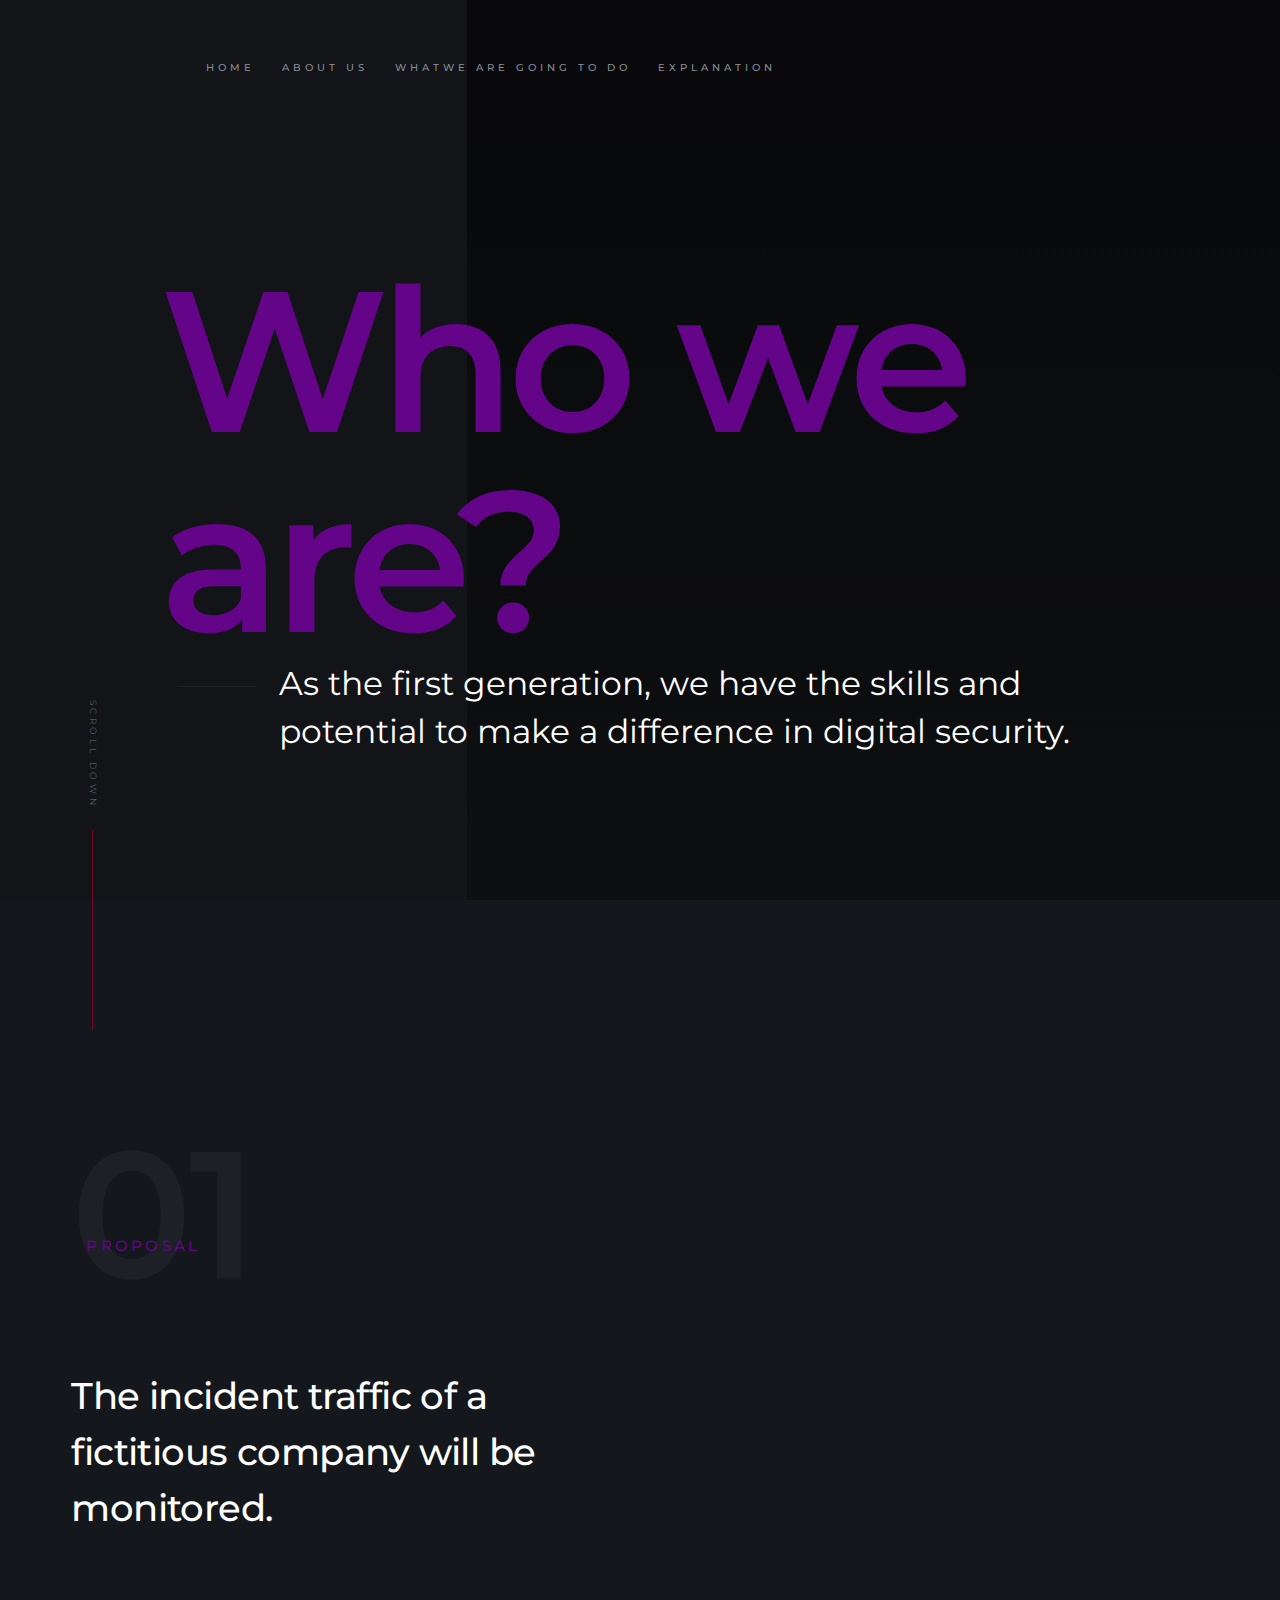
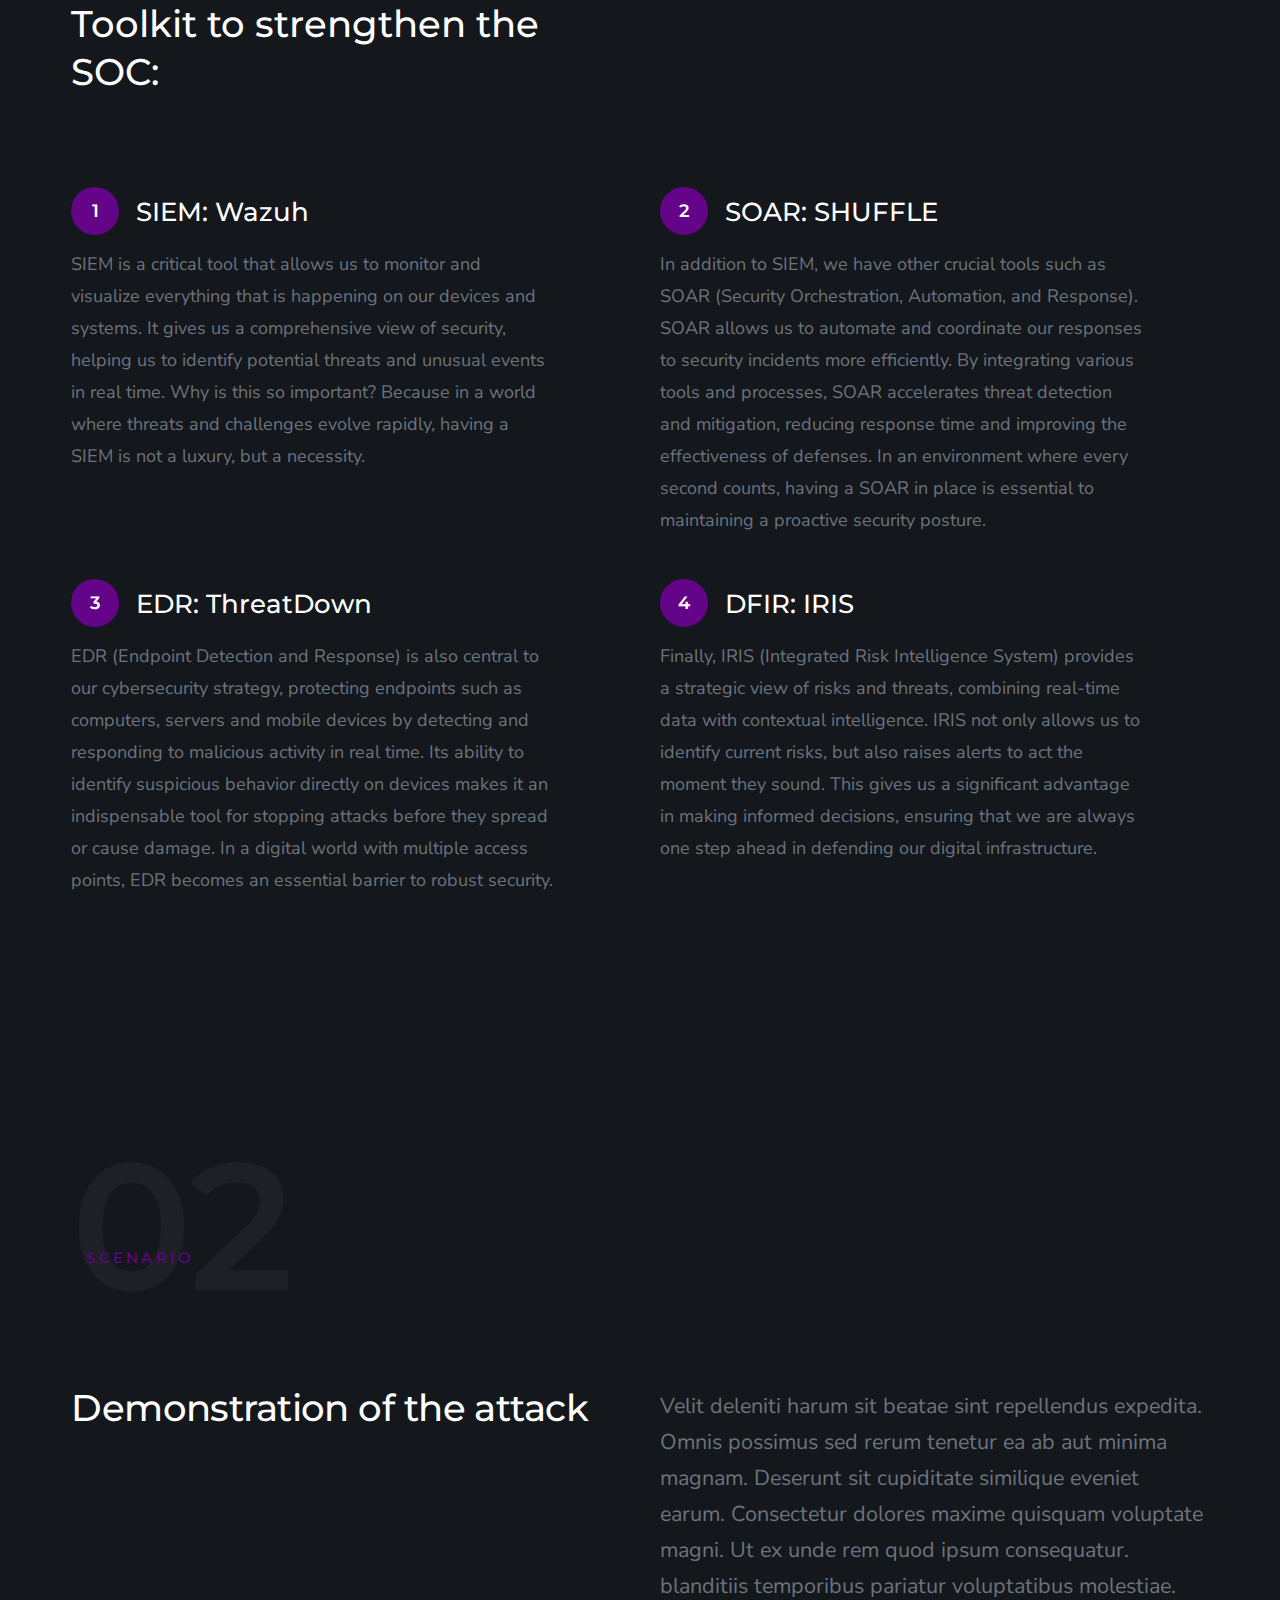
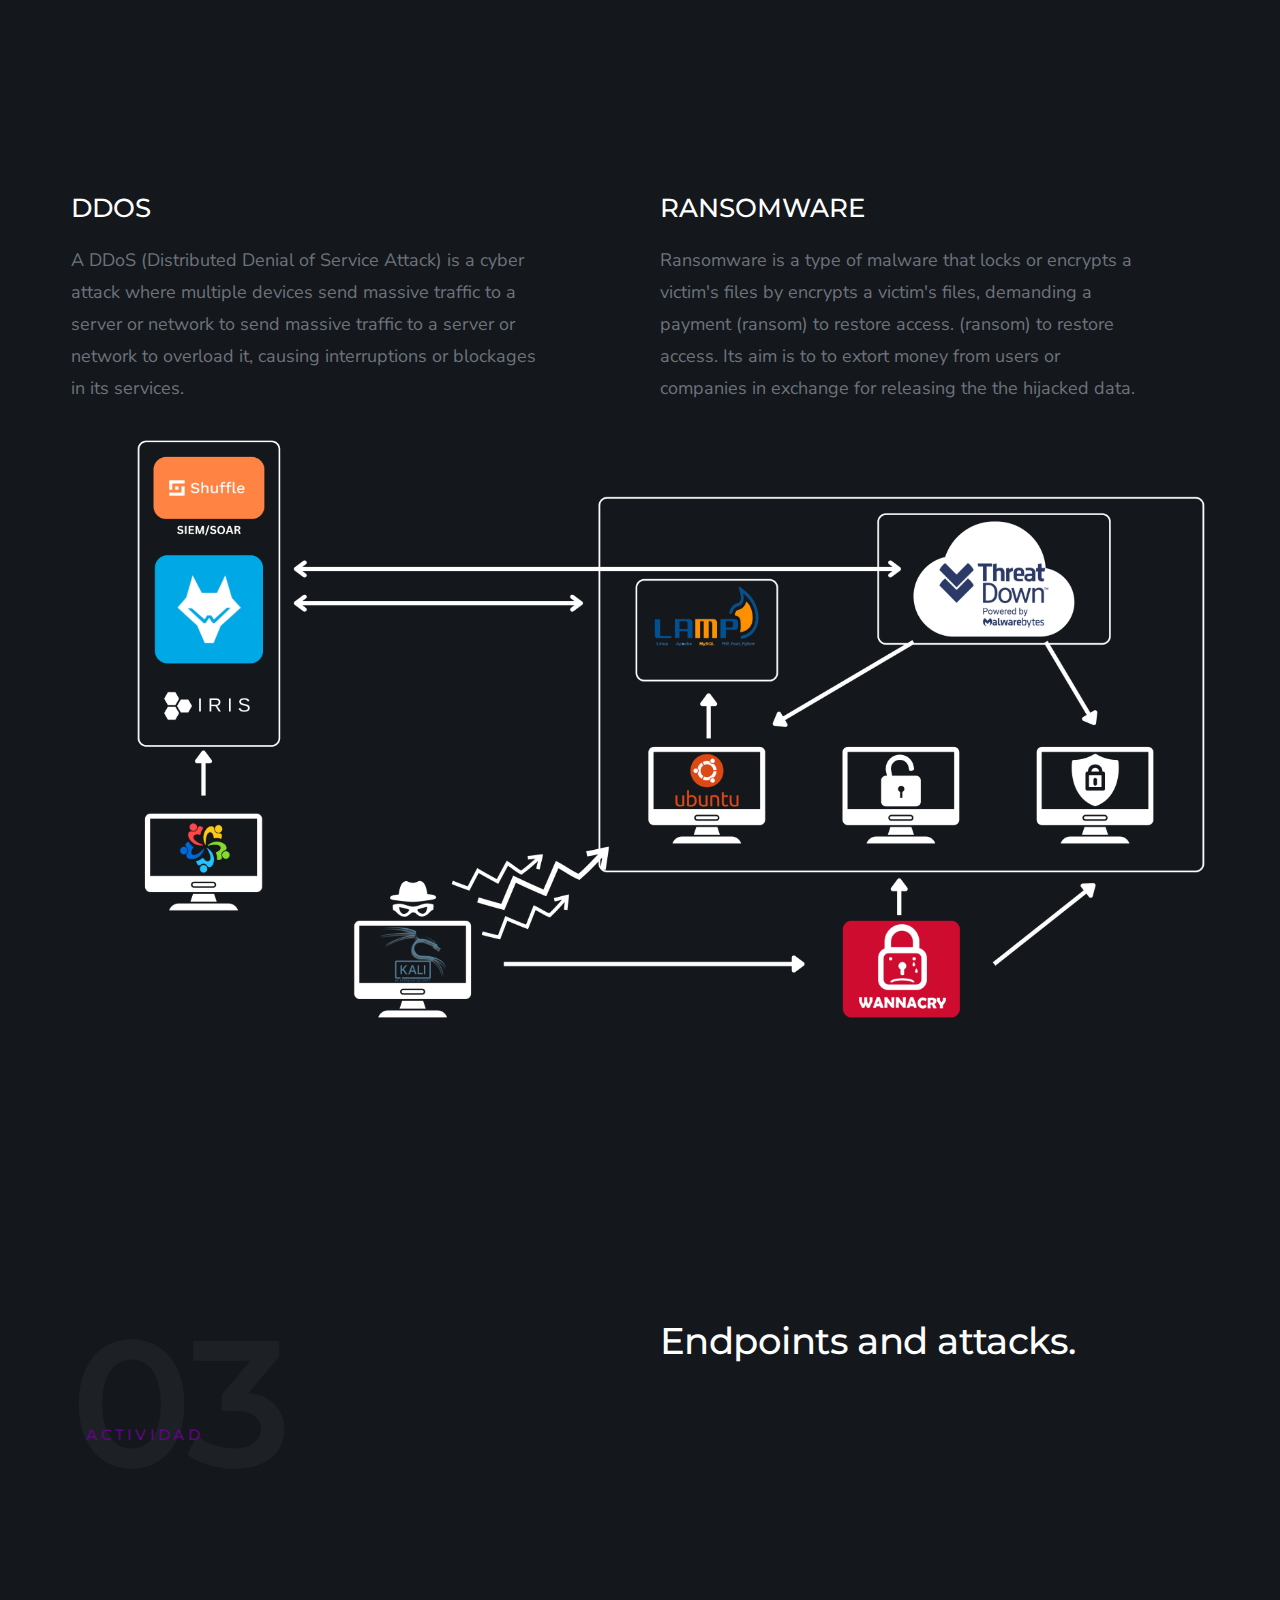
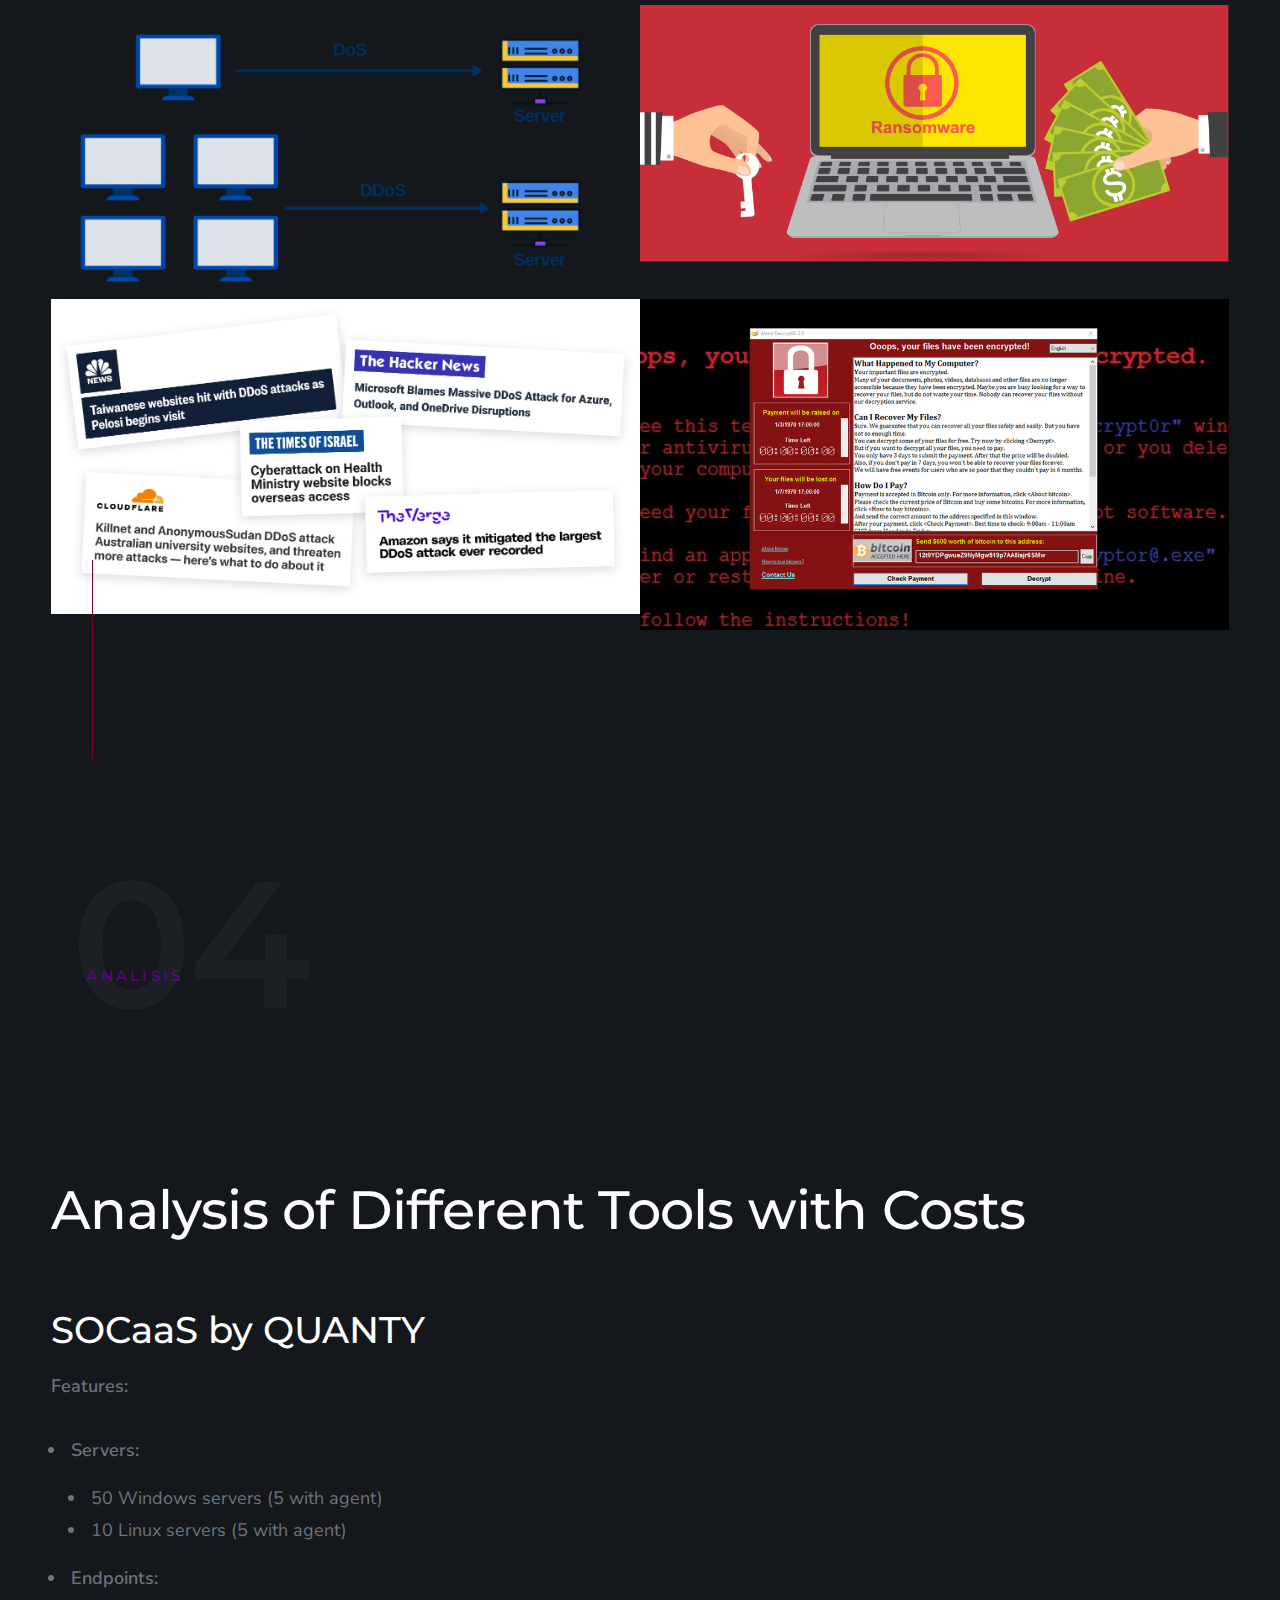
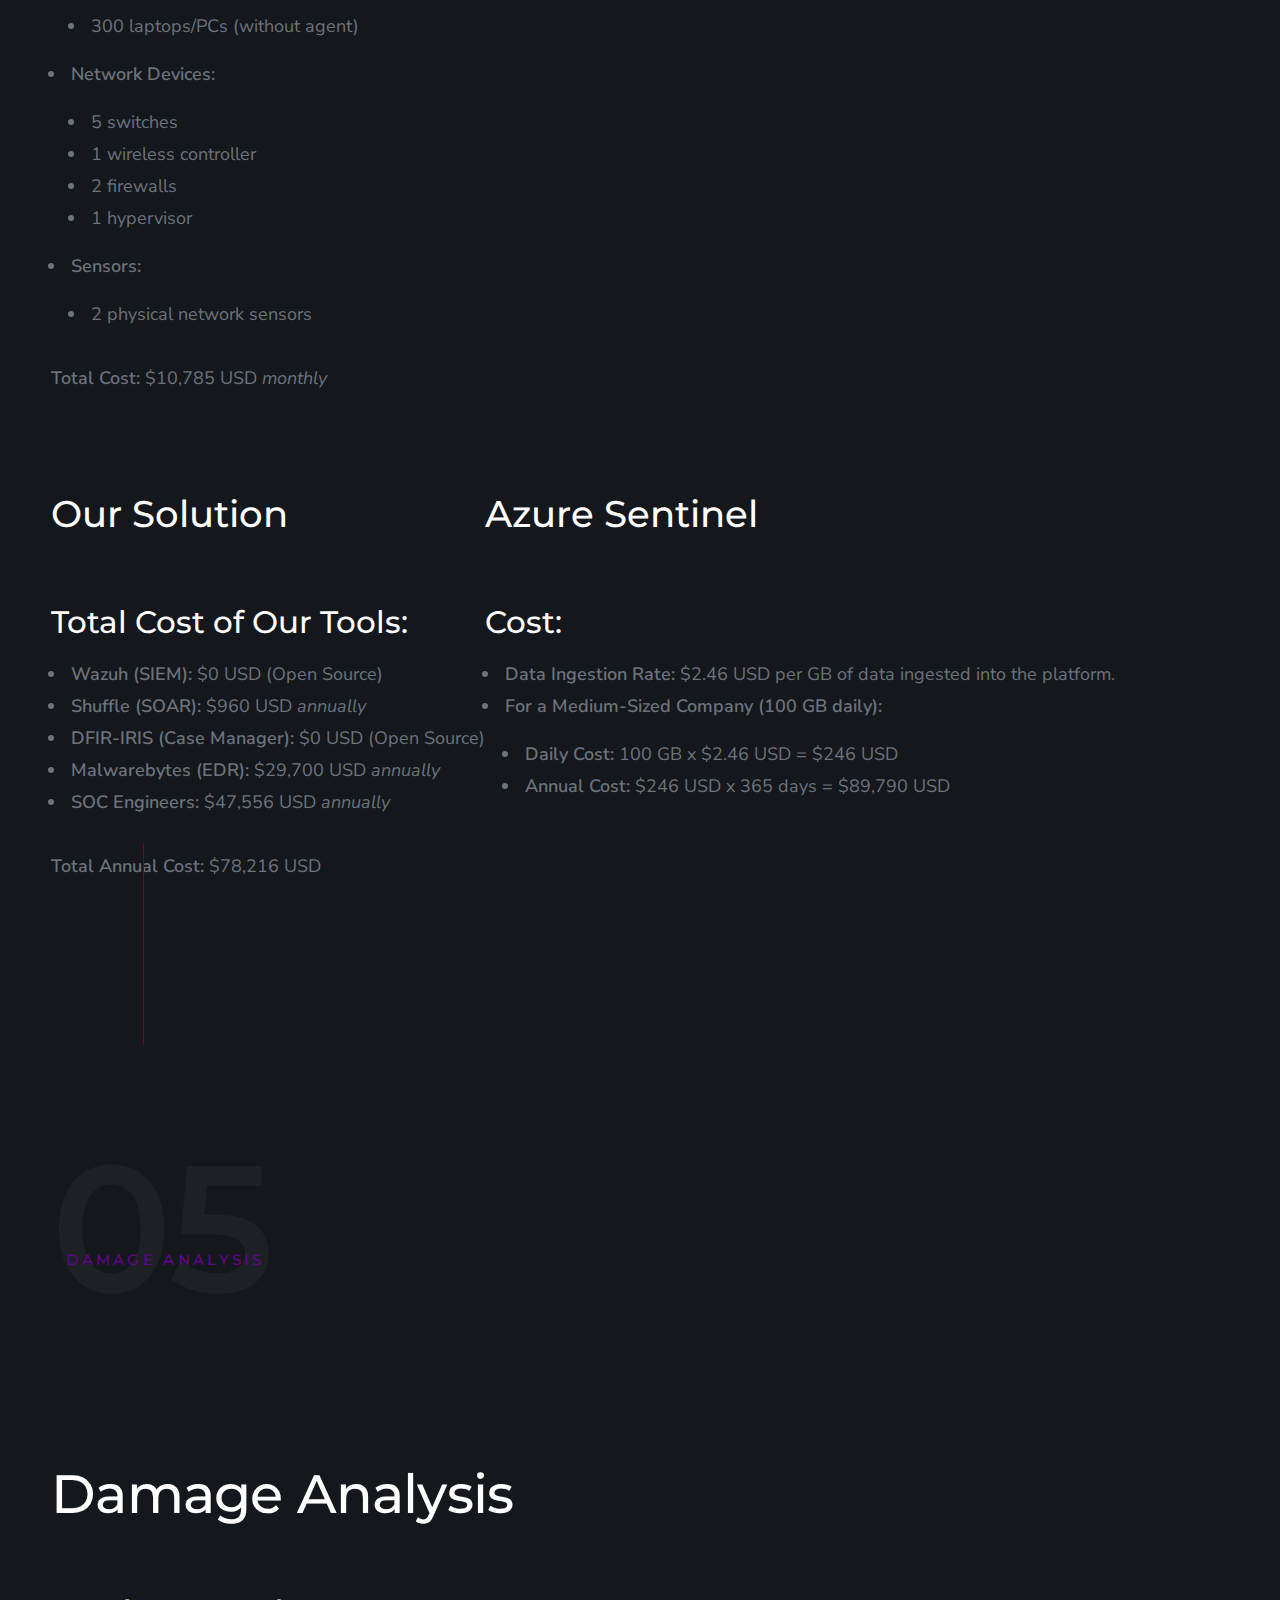
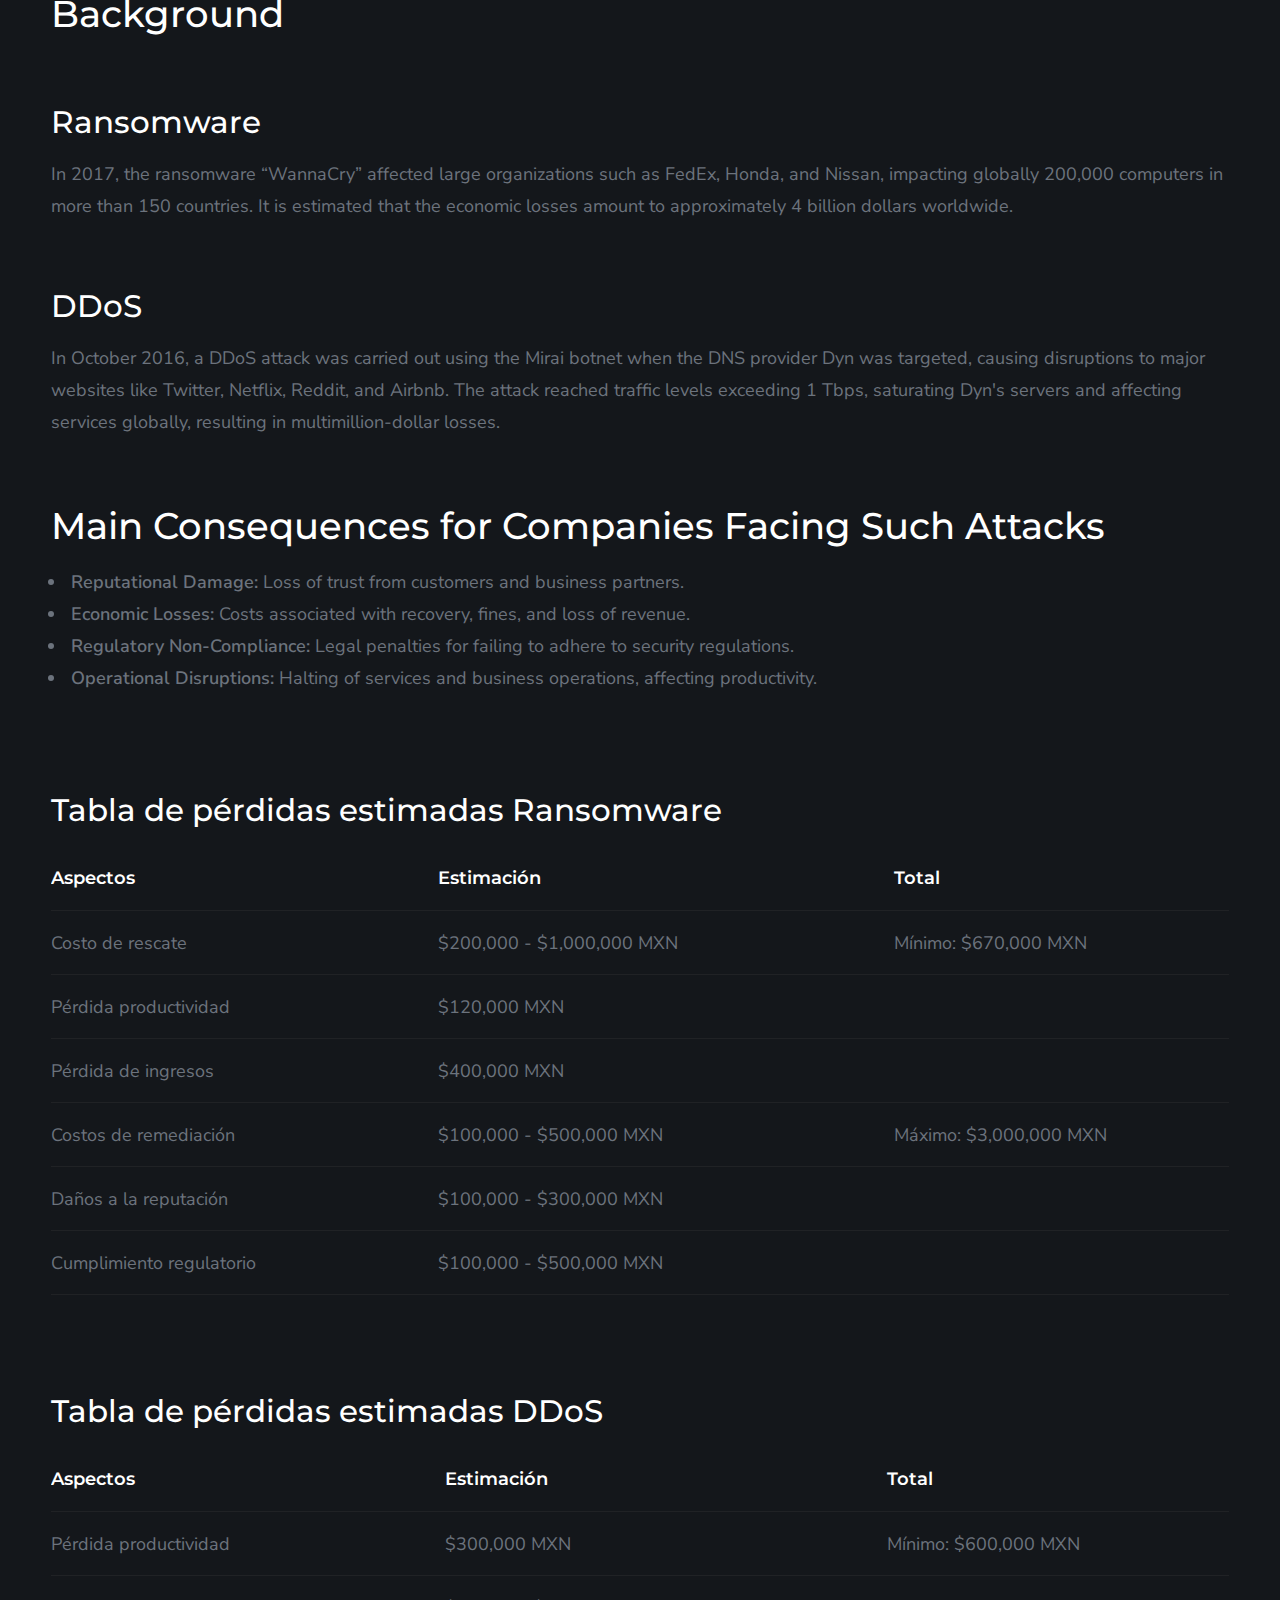
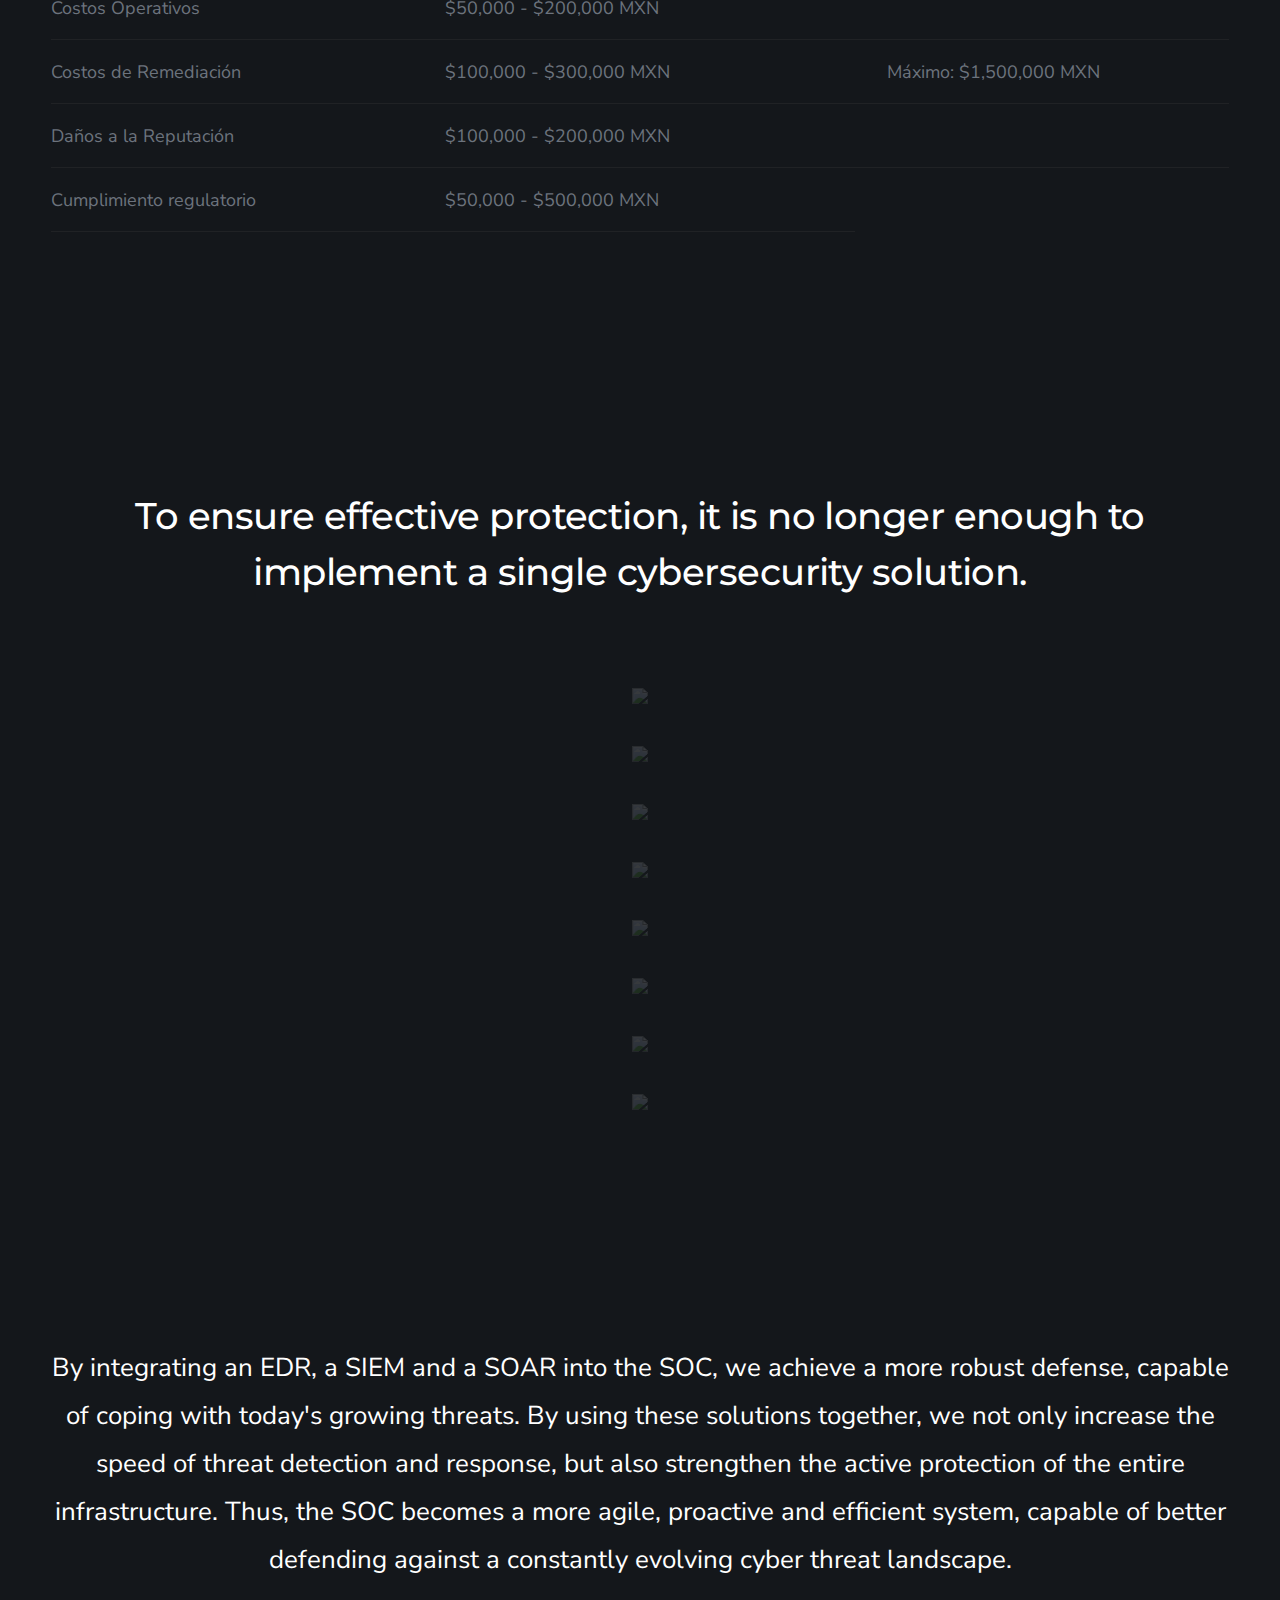
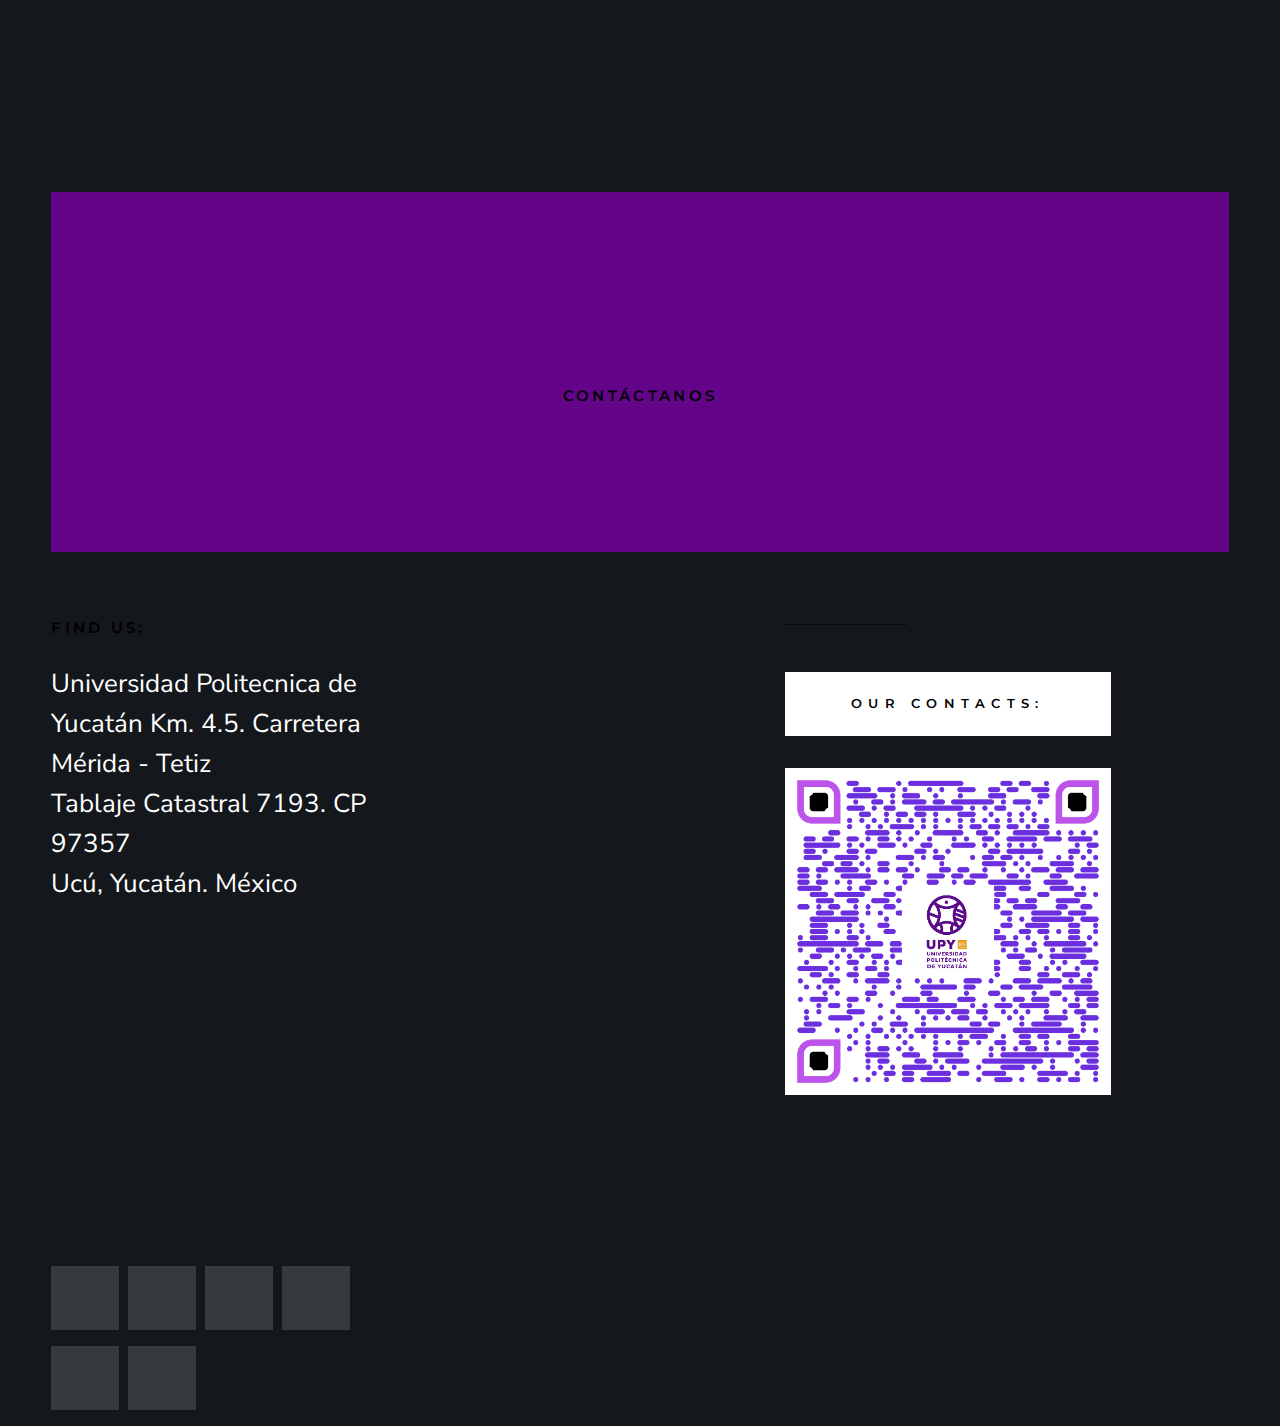
==== index.html @ abf88599 "Refactor content in index.html to update headings, add information about SOC toolkit, and update mai" ====
<!DOCTYPE html>
<html class="no-js" lang="en">
<head>

    <!--- basic page needs
    ================================================== -->
    <meta charset="utf-8">
    <title>Exhibition</title>
    <meta name="description" content="">
    <meta name="author" content="">

    <!-- mobile specific metas
    ================================================== -->
    <meta name="viewport" content="width=device-width, initial-scale=1">

    <!-- CSS
    ================================================== -->
    <link rel="stylesheet" href="css/styles.css">
    <link rel="stylesheet" href="css/vendor.css">

    <!-- script
    ================================================== -->
    <script src="js/modernizr.js"></script>
    <script defer src="js/fontawesome/all.min.js"></script>

    <!-- favicons
    ================================================== -->
    <link rel="apple-touch-icon" sizes="180x180" href="images/logopagina.png">
    <link rel="icon" type="image/png" sizes="32x32" href="images/logopagina.png">
    <link rel="icon" type="image/png" sizes="16x16" href="images/logopagina.png">
    <link rel="manifest" href="site.webmanifest">

</head>

<body id="top">


    <!-- preloader
    ================================================== -->
    <div id="preloader">
        <div id="loader" class="dots-fade">
            <div></div>
            <div></div>
            <div></div>
        </div>
    </div>


    <!-- header
    ================================================== -->
    <header class="s-header">

        <div class="s-header__logo">
 <!-- 
            <a href="index.html">
                <img src="images/logo.png" alt="Homepage">
            </a>
 --> 

        </div>

        <div class="s-header__content">
    
            <nav class="s-header__nav-wrap">
                <ul class="s-header__nav">
                    <li><a class="smoothscroll" href="#hero" title="Intro">Home</a></li>
                    <li><a class="smoothscroll" href="#about" title="About">About Us</a></li>
                    <li><a class="smoothscroll" href="#services" title="Services">Whatwe are going to do</a></li>
                    <li><a class="smoothscroll" href="#portfolio" title="Works">Explanation</a></li>
                </ul>
            </nav> <!-- end s-header__nav-wrap -->
 <!-- 
            <a href="mailto:#0" class="btn btn--primary btn--small">
                <svg xmlns="http://www.w3.org/2000/svg" width="24" height="24" viewBox="0 0 24 24"><path d="M24 0l-6 22-8.129-7.239 7.802-8.234-10.458 7.227-7.215-1.754 24-12zm-15 16.668v7.332l3.258-4.431-3.258-2.901z"/></svg>
                Get In Touch
            </a>
--> 
        </div> <!-- end header-content -->

        <a class="s-header__menu-toggle" href="#0"><span>Menu</span></a>

    </header> <!-- end s-header -->


    <!-- hero
    ================================================== -->
    <section id="hero" class="s-hero target-section">

        <div class="s-hero__bg">
            <div class="gradient-overlay"></div>
        </div>

        <div class="row s-hero__content">
            <div class="column">

                <h1>Who we are?</h1>
                <div class="s-hero__content-about">

                    <p>
                    As the first generation, we have the skills and potential to make a difference in digital security.  <br>
                     <br>
                    
                    </p>
    
 <!--               <footer>
                        <div class="s-hero__content-social">
                            <a href="#0"><i class="fab fa-facebook-f" aria-hidden="true"></i></a>
                            <a href="#0"><i class="fab fa-twitter" aria-hidden="true"></i></a>
                            <a href="#0"><i class="fab fa-instagram" aria-hidden="true"></i></a>
                            <a href="#0"><i class="fab fa-dribbble" aria-hidden="true"></i></a>
                        </div>
                    </footer>
-->    

                </div>

            </div>
        </div>

 <!--               <footer>
        <div class="s-hero__video">
            <a class="s-hero__video-link" href="https://player.vimeo.com/video/117310401?color=01aef0&amp;title=0&amp;byline=0&amp;portrait=0" data-lity="">
                <svg xmlns="http://www.w3.org/2000/svg" width="24" height="24" viewBox="0 0 24 24"><path d="M21 12l-18 12v-24z"/></svg>
                <span class="s-hero__video-text">Play Video</span>
            </a>
        </div>
-->   

        <div class="s-hero__scroll">
            <a href="#about" class="s-hero__scroll-link smoothscroll">
                Scroll Down
            </a>
        </div>

    </section> <!-- end s-hero -->


    <!-- about
    ================================================== -->
    <section id="about" class="s-about">

        <div class="horizontal-line"></div>

        <div class="row">
            <div class="column large-12">

                <div class="section-title" data-num="01" data-aos="fade-up">
                    <h3 class="h6">Proposal</h3>
                </div>

            </div>

            <div class="column large-6 w-900-stack s-about__intro-text">
                <h1 class="display-1" data-aos="fade-up">
                    The incident traffic of a fictitious company will be monitored.
                </h1>
                <h2>
                    Toolkit to strengthen the SOC:
                </h2>
            </div>

            <div class="column large-6 w-900-stack s-about__photo-block">
                <div class="s-about__photo" data-aos="fade-up"></div>
            </div>
        </div>

        <div class="row block-large-1-2 block-tab-full s-about__process item-list">
            <div class="column item item-process" data-aos="fade-up">
                <h3 class="item-title">SIEM: Wazuh</h3>
                <p>
                     
                SIEM is a critical tool that allows us to monitor and visualize everything that is happening on our devices and systems. It gives us a comprehensive view of security, helping us to identify potential threats and unusual events in real time. Why is this so important? Because in a world where threats and challenges evolve rapidly, having a SIEM is not a luxury, but a necessity.

                </p>
            </div>
            <div class="column item item-process" data-aos="fade-up">
                <h3 class="item-title">SOAR: SHUFFLE</h3>
                <p>
                     
                    In addition to SIEM, we have other crucial tools such as SOAR (Security Orchestration, Automation, and Response).<br>
                    SOAR allows us to automate and coordinate our responses to security incidents more efficiently. By integrating various tools and processes, SOAR accelerates threat detection and mitigation, reducing response time and improving the effectiveness of defenses. In an environment where every second counts, having a SOAR in place is essential to maintaining a proactive security posture.

                </p>
            </div>
            <div class="column item item-process" data-aos="fade-up">
                <h3 class="item-title">EDR: ThreatDown</h3>
                <p>
                     
                    EDR (Endpoint Detection and Response) is also central to our cybersecurity strategy, protecting endpoints such as computers, servers and mobile devices by detecting and responding to malicious activity in real time. Its ability to identify suspicious behavior directly on devices makes it an indispensable tool for stopping attacks before they spread or cause damage. In a digital world with multiple access points, EDR becomes an essential barrier to robust security.

                </p>
            </div>
            <div class="column item item-process" data-aos="fade-up">
                <h3 class="item-title">DFIR: IRIS</h3>
                <p>
                     
                    Finally, IRIS (Integrated Risk Intelligence System) provides a strategic view of risks and threats, combining real-time data with contextual intelligence. IRIS not only allows us to identify current risks, but also raises alerts to act the moment they sound. This gives us a significant advantage in making informed decisions, ensuring that we are always one step ahead in defending our digital infrastructure.

                </p>
            </div>
        </div>

    </section> <!-- end s-about -->


    <!-- services
    ================================================== -->
    <section id="services" class="s-services">

        <div class="row">
            <div class="column large-12">
                <div class="section-title" data-num="02" data-aos="fade-up">
                    <h3 class="h6">Scenario</h3>
                </div>
            </div>
            <div class="column large-6 w-900-stack">
                <h1 class="display-1" data-aos="fade-up">
                    Demonstration of the attack
                </h1>
            </div>
            <div class="column large-6 w-900-stack">
                <p class="lead" data-aos="fade-up">
                Velit deleniti harum sit beatae sint repellendus expedita. Omnis possimus 
                sed rerum tenetur ea ab aut minima magnam. Deserunt sit cupiditate 
                similique eveniet earum. Consectetur dolores maxime quisquam voluptate magni.
                Ut ex unde rem quod ipsum consequatur. blanditiis temporibus pariatur voluptatibus molestiae.
                </p>
            </div>
        </div>

        <div class="row block-large-1-2 block-tab-full s-services__services item-list">
            <div class="column item item-service" data-aos="fade-up">
                <span class="service-icon service-icon--product-design"></span>
                <h3 class="item-title">DDOS</h3>
                <p>
                     
A DDoS (Distributed Denial of Service Attack) 
is a cyber attack where multiple devices send massive traffic to a server or network to 
send massive traffic to a server or network to overload it, 
causing interruptions or blockages in its services.

                </p>
            </div>
            <div class="column item item-service" data-aos="fade-up">
                <span class="service-icon service-icon--branding"></span>
                <h3 class="item-title">RANSOMWARE</h3>
                <p>
                     
Ransomware is a type of malware that locks or encrypts a victim's files by 
encrypts a victim's files, demanding a payment (ransom) to restore access. 
(ransom) to restore access. Its aim is to 
to extort money from users or companies in exchange for releasing the 
the hijacked data.

                </p>
            </div>
            
            <img src="images/topologia.png" alt="Descripción de la imagen" style="display: block; margin: auto;">


        </div>

    </section> <!-- end s-services S-->

    <section id="portfolio" class="s-portfolio">

        <div class="row s-porfolio__top">
            <div class="column large-6 w-900-stack">
                <div class="section-title" data-num="03" data-aos="fade-up">
                    <h3 class="h6">Actividad</h3>
                </div>
            </div>
            <div class="column large-6 w-900-stack">
                <h1 class="display-1" data-aos="fade-up">
                    Endpoints and attacks.
                </h1>
            </div>
        </div> <!-- end s-portfolio__top-->

        <div class="row s-portfolio__list block-large-1-2 block-tab-full collapse">

            <div class="column" data-aos="fade-up">
                <div class="folio-item">
                    <!-- Miniatura de la Imagen -->
                    <div class="folio-item__thumb">
                        <a class="folio-item__thumb-link" href="images/dosddos.jpg" title="The Red Wheel" data-size="1050x700">
                            <img src="images/dosddos.jpg" alt="Descripción de la Imagen">
                        </a>
                    </div>
                    
                    <!-- Información de la Imagen -->
                    <div class="folio-item__info">
                        <div class="folio-item__cat">DOS/DDOS</div>
                        <h4 class="folio-item__title">Distributed Denial-of-Service (DDoS) Attack</h4>
                    </div>
                     
                    <!-- Descripción de la Imagen -->
                    <div class="folio-item__caption">
                    </div>
                </div>
            </div> <!-- end column -->


            <div class="column" data-aos="fade-up">
                <div class="folio-item">
                    <!-- Miniatura de la Imagen -->
                    <div class="folio-item__thumb">
                        <a class="folio-item__thumb-link" href="images/ransomware.png" title="Ransomware" data-size="1050x700">
                            <img src="images/ransomware.png" alt="Descripción de la Imagen">
                        </a>
                    </div>
                    
                    <!-- Información de la Imagen -->
                    <div class="folio-item__info">
                        <div class="folio-item__cat">Ransomware</div>
                        <h4 class="folio-item__title">A type of malware that prevents or limits users from accessing their system</h4>
                    </div>
                     
                    <!-- Descripción de la Imagen -->
                    <div class="folio-item__caption">
                    </div>
                </div>
            </div> <!-- end column -->

            <div class="column" data-aos="fade-up">
                <div class="folio-item">
                    <!-- Miniatura de la Imagen -->
                    <div class="folio-item__thumb">
                        <a class="folio-item__thumb-link" href="images/ddosnews.jpg" title="The Red Wheel" data-size="1050x700">
                            <img src="images/ddosnews.jpg" alt="Descripción de la Imagen">
                        </a>
                    </div>
                    
                    <!-- Información de la Imagen -->
                    <div class="folio-item__info">
                        <div class="folio-item__cat">DOS/DDOS</div>
                        <h4 class="folio-item__title">Distributed Denial-of-Service Actual News</h4>
                    </div>
                     
                    <!-- Descripción de la Imagen -->
                    <div class="folio-item__caption">
                    </div>
                </div>
            </div> <!-- end column -->

            <div class="column" data-aos="fade-up">
                <div class="folio-item">
                    <!-- Miniatura de la Imagen -->
                    <div class="folio-item__thumb">
                        <a class="folio-item__thumb-link" href="images/wannacry.jpg" title="The Red Wheel" data-size="1050x700">
                            <img src="images/wannacry.jpg" alt="Descripción de la Imagen">
                        </a>
                    </div>
                    
                    <!-- Información de la Imagen -->
                    <div class="folio-item__info">
                        <div class="folio-item__cat">RANSOMARE</div>
                        <h4 class="folio-item__title">WannaCry is a ransomware cryptoworm, which targets computers running the Microsoft Windows operating system by encrypting (locking) data</h4>
                    </div>
                     
                    <!-- Descripción de la Imagen -->
                    <div class="folio-item__caption">
                    </div>
                </div>
            </div> <!-- end column -->





        </div> <!-- folio-list -->

    </section> <!-- end s-portfolio -->

    <section id="about" class="s-about">

        <div class="horizontal-line"></div>

        <div class="row">
            <div class="column large-12">

                <div class="section-title" data-num="04" data-aos="fade-up">
                    <h3 class="h6">Analisis</h3>
                </div>

            </div>

            <div class="row">
                <div class="column large-12 intro">
                    <h1>Analysis of Different Tools with Costs</h1>
            
                    <h2>SOCaaS by QUANTY</h2>
                    <p><strong>Features:</strong></p>
                    <ul>
                        <li><strong>Servers:</strong>
                            <ul>
                                <li>50 Windows servers (5 with agent)</li>
                                <li>10 Linux servers (5 with agent)</li>
                            </ul>
                        </li>
                        <li><strong>Endpoints:</strong>
                            <ul>
                                <li>300 laptops/PCs (without agent)</li>
                            </ul>
                        </li>
                        <li><strong>Network Devices:</strong>
                            <ul>
                                <li>5 switches</li>
                                <li>1 wireless controller</li>
                                <li>2 firewalls</li>
                                <li>1 hypervisor</li>
                            </ul>
                        </li>
                        <li><strong>Sensors:</strong>
                            <ul>
                                <li>2 physical network sensors</li>
                            </ul>
                        </li>
                    </ul>
                    <p><strong>Total Cost:</strong> $10,785 USD <em>monthly</em></p>
                </div>
            </div>
            
            <hr>
            
            <div class="row">
                <div class="column large-12 intro">
                    <h2>Our Solution</h2>
                    <h3>Total Cost of Our Tools:</h3>
                    <ul>
                        <li><strong>Wazuh (SIEM):</strong> $0 USD (Open Source)</li>
                        <li><strong>Shuffle (SOAR):</strong> $960 USD <em>annually</em></li>
                        <li><strong>DFIR-IRIS (Case Manager):</strong> $0 USD (Open Source)</li>
                        <li><strong>Malwarebytes (EDR):</strong> $29,700 USD <em>annually</em></li>
                        <li><strong>SOC Engineers:</strong> $47,556 USD <em>annually</em></li>
                    </ul>
                    <p><strong>Total Annual Cost:</strong> $78,216 USD</p>
                </div>
            </div>
            
            <hr>
            
            <div class="row">
                <div class="column large-12 intro">
                    <h2>Azure Sentinel</h2>
                    <h3>Cost:</h3>
                    <ul>
                        <li><strong>Data Ingestion Rate:</strong> $2.46 USD per GB of data ingested into the platform.</li>
                        <li><strong>For a Medium-Sized Company (100 GB daily):</strong>
                            <ul>
                                <li><strong>Daily Cost:</strong> 100 GB x $2.46 USD = $246 USD</li>
                                <li><strong>Annual Cost:</strong> $246 USD x 365 days = $89,790 USD</li>
                            </ul>
                        </li>
                    </ul>
                </div>
            </div>
            


    <section id="about" class="s-about">

        <div class="horizontal-line"></div>
    
        <div class="row">
            <div class="column large-12">
    
                <div class="section-title" data-num="05" data-aos="fade-up">
                    <h3 class="h6">Damage Analysis</h3>
                </div>
    
            </div>
        </div> <!-- end row -->
    
        <div class="row">
            <div class="column large-12 intro">
                
                <h1>Damage Analysis</h1>
                
                <h2>Background</h2>
                
                <h3>Ransomware</h3>
                <p>
                    In 2017, the ransomware “WannaCry” affected large organizations such as FedEx, Honda, and Nissan, impacting globally 200,000 computers in more than 150 countries. It is estimated that the economic losses amount to approximately 4 billion dollars worldwide.
                </p>
                
                <h3>DDoS</h3>
                <p>
                    In October 2016, a DDoS attack was carried out using the Mirai botnet when the DNS provider Dyn was targeted, causing disruptions to major websites like Twitter, Netflix, Reddit, and Airbnb. The attack reached traffic levels exceeding 1 Tbps, saturating Dyn's servers and affecting services globally, resulting in multimillion-dollar losses.
                </p>
                
                <h2>Main Consequences for Companies Facing Such Attacks</h2>
                <ul>
                    <li><strong>Reputational Damage:</strong> Loss of trust from customers and business partners.</li>
                    <li><strong>Economic Losses:</strong> Costs associated with recovery, fines, and loss of revenue.</li>
                    <li><strong>Regulatory Non-Compliance:</strong> Legal penalties for failing to adhere to security regulations.</li>
                    <li><strong>Operational Disruptions:</strong> Halting of services and business operations, affecting productivity.</li>
                </ul>
            
            </div>
        </div> <!-- end row -->
    
        <div class="row h-add-bottom">

            <div class="column large-12">
        
                <h3>Tabla de pérdidas estimadas Ransomware</h3>
                <div class="table-responsive">
                    <table>
                        <thead>
                            <tr>
                                <th>Aspectos</th>
                                <th>Estimación</th>
                                <th>Total</th>
                            </tr>
                        </thead>
                        <tbody>
                            <tr>
                                <td>Costo de rescate</td>
                                <td>$200,000 - $1,000,000 MXN</td>
                                <td>Mínimo: $670,000 MXN</td>
                            </tr>
                            <tr>
                                <td>Pérdida productividad</td>
                                <td>$120,000 MXN</td>
                                <td></td>
                            </tr>
                            <tr>
                                <td>Pérdida de ingresos</td>
                                <td>$400,000 MXN</td>
                                <td></td>
                            </tr>
                            <tr>
                                <td>Costos de remediación</td>
                                <td>$100,000 - $500,000 MXN</td>
                                <td>Máximo: $3,000,000 MXN</td>
                            </tr>
                            <tr>
                                <td>Daños a la reputación</td>
                                <td>$100,000 - $300,000 MXN</td>
                                <td></td>
                            </tr>
                            <tr>
                                <td>Cumplimiento regulatorio</td>
                                <td>$100,000 - $500,000 MXN</td>
                                <td></td>
                            </tr>
                        </tbody>
                    </table>
                </div>
        
                <h3>Tabla de pérdidas estimadas DDoS</h3>
                <div class="table-responsive">
                    <table>
                        <thead>
                            <tr>
                                <th>Aspectos</th>
                                <th>Estimación</th>
                                <th>Total</th>
                            </tr>
                        </thead>
                        <tbody>
                            <tr>
                                <td>Pérdida productividad</td>
                                <td>$300,000 MXN</td>
                                <td>Mínimo: $600,000 MXN</td>
                            </tr>
                            <tr>
                                <td>Costos Operativos</td>
                                <td>$50,000 - $200,000 MXN</td>
                                <td></td>
                            </tr>
                            <tr>
                                <td>Costos de Remediación</td>
                                <td>$100,000 - $300,000 MXN</td>
                                <td>Máximo: $1,500,000 MXN</td>
                            </tr>
                            <tr>
                                <td>Daños a la Reputación</td>
                                <td>$100,000 - $200,000 MXN</td>
                                <td></td>
                            </tr>
                            <tr>
                                <td>Cumplimiento regulatorio</td>
                                <td>$50,000 - $500,000 MXN</td>
                                
                            </tr>
                        </tbody>
                    </table>
                </div>
        
            </div>
        
        </div> <!-- end row -->
        




    <!-- clients
    ================================================== -->
    <div id="clients" class="section s-clients">

        <div class="row narrower s-clients__top h-text-center">
            <div class="column">
                <h1 class="display-1" data-aos="fade-up">
                    To ensure effective protection, it is no longer enough to implement a single cybersecurity solution.
                </h1>
            </div>
        </div> <!-- s-clients__top -->

        <div class="row clients-outer">
            <div class="column">
                <div class="clients" data-aos="fade-up">
                    
                    <a href="#0" title="" class="clients__slide"><img src="images/icons/clients/dropbox.svg" /></a>
                    <a href="#0" title="" class="clients__slide"><img src="images/icons/clients/atom.svg" /></a>
                    <a href="#0" title="" class="clients__slide"><img src="images/icons/clients/github.svg" /></a>
                    <a href="#0" title="" class="clients__slide"><img src="images/icons/clients/redhat.svg" /></a>
                    <a href="#0" title="" class="clients__slide"><img src="images/icons/clients/medium.svg" /></a>
                    <a href="#0" title="" class="clients__slide"><img src="images/icons/clients/messenger.svg" /></a>
                    <a href="#0" title="" class="clients__slide"><img src="images/icons/clients/steam.svg" /></a>
                    <a href="#0" title="" class="clients__slide"><img src="images/icons/clients/spotify.svg" /></a>
                     
                </div> <!-- end clients -->
            </div> <!-- end column -->
        </div> <!-- end clients-outer -->

        <div class="row testimonials collapse">

            <div class="column large-12">

                <div class="testimonial-slider" data-aos="fade-up">
    
                    <div class="testimonial-slider__slide">
                        <p>
                            By integrating an EDR, a SIEM and a 
                            SOAR into the SOC, we achieve a more robust defense, 
                            capable of coping with today's growing threats. By using 
                            these solutions together, we not only increase the speed of 
                            threat detection and response, but also strengthen the active protection 
                            of the entire infrastructure. Thus, the SOC becomes a more agile, proactive 
                            and efficient system, capable of better defending against a constantly evolving cyber threat landscape.
                        </p>
                        
                    </div> <!-- end testimonials__slide -->

                </div> <!-- end testimonial slider -->
                
            </div> <!-- end column -->

        </div> <!-- end row -->


    </div> <!-- end s-clients -->


    <!-- contact
    ================================================== -->
    <section class="s-contact">

        <div class="row narrower s-contact__top h-text-center">
            <div class="column">
                <h3 class="h6">Contáctanos</h3>
                <h1 class="display-1">
                
                </h1>
            </div>
        </div> <!-- s-footer__top -->

        <div class="row h-text-center">
            <div class="column">
                <p class="s-contact__email">
                    <a href="mailto:#0"></a>
                </p>
            </div>
        </div>

    </section>  <!-- end s-contact -->

</section>
    <!-- footer
    ================================================== -->
    <footer class="s-footer">
        <div class="row row-y-top">

            <div class="column large-8 medium-12">
                <div class="row">
                    <div class="column large-7 tab-12 s-footer__block">
                        <h4 class="h6">Find us:</h4>
    
                        <p>
                        Universidad Politecnica de Yucatán
                        Km. 4.5. Carretera Mérida - Tetiz <br>
                        Tablaje Catastral 7193. CP 97357 <br>
                        Ucú, Yucatán. México <br>
<!--                        <a href="tel:197-543-2345">+197 543 2345</a>
-->
                        </p>
                    </div>
        
                    <div class="column large-5 tab-12 s-footer__block">
                        <h4 class="h6"><div class=""></div></h4 class="h6">
<!--         
                        <ul class="s-footer__list">
                            <li><a href="#0">Facebook</a></li>
                            <li><a href="#0">Twitter</a></li>
                            <li><a href="#0">Instagram</a></li>
                            <li><a href="#0">Dribbble</a></li>
                        </ul>
-->
                    </div>
                </div>
            </div>

            <div class="column large-4 medium-12 s-footer__block--end">
                <a href="mailto:#0" class="btn h-full-width">Our Contacts:</a>

                <div class="ss-copyright">
                    <img src="images/QR.png" alt="QR">
                </div>
            </div>

            <div class="ss-go-top">
                <a class="smoothscroll" title="Back to Top" href="#top">
                    top
                </a>
            </div> <!-- end ss-go-top -->

        </div>
    </footer>
    

    <!-- photoswipe background
    ================================================== -->
    <div aria-hidden="true" class="pswp" role="dialog" tabindex="-1">

        <div class="pswp__bg"></div>
        <div class="pswp__scroll-wrap">

            <div class="pswp__container">
                <div class="pswp__item"></div>
                <div class="pswp__item"></div>
                <div class="pswp__item"></div>
            </div>

            <div class="pswp__ui pswp__ui--hidden">
                <div class="pswp__top-bar">
                    <div class="pswp__counter"></div><button class="pswp__button pswp__button--close" title="Close (Esc)"></button> <button class="pswp__button pswp__button--share" title=
                    "Share"></button> <button class="pswp__button pswp__button--fs" title="Toggle fullscreen"></button> <button class="pswp__button pswp__button--zoom" title=
                    "Zoom in/out"></button>
                    <div class="pswp__preloader">
                        <div class="pswp__preloader__icn">
                            <div class="pswp__preloader__cut">
                                <div class="pswp__preloader__donut"></div>
                            </div>
                        </div>
                    </div>
                </div>
                <div class="pswp__share-modal pswp__share-modal--hidden pswp__single-tap">
                    <div class="pswp__share-tooltip"></div>
                </div><button class="pswp__button pswp__button--arrow--left" title="Previous (arrow left)"></button> <button class="pswp__button pswp__button--arrow--right" title=
                "Next (arrow right)"></button>
                <div class="pswp__caption">
                    <div class="pswp__caption__center"></div>
                </div>
            </div>

        </div>

    </div> <!-- end photoSwipe background -->


    <!-- Java Script
    ================================================== -->
    <script src="js/jquery-3.2.1.min.js"></script>
    <script src="js/plugins.js"></script>
    <script src="js/main.js"></script>

</body>

</html>
---- css/styles.css ----
/* =================================================================== 
 * Flare Main Stylesheet
 * Template Ver. 1.0.0
 * 03-19-2020
 * ------------------------------------------------------------------
 *
 * TOC:
 * # settings and variables
 *      ## fonts
 *      ## colors
 *      ## vertical spacing and typescale
 *      ## grid variables
 * # normalize
 * # basic/base setup styles
 *      ## media
 *      ## typography resets
 *      ## links
 *      ## inputs
 * # Grid v3.0.0
 *      ## medium screen devices
 *      ## tablets
 *      ## mobile devices
 *      ## small mobile devices <= 400px
 * # block grids
 *      ## block grids - medium screen devices
 *      ## block grids - tablets
 *      ## block grids - mobile devices
 *      ## block grids - small mobile devices <= 400px
 * # MISC
 * # custom grid, block grid STACK breakpoints 
 * # base style overrides
 *      ## links
 * # typography & general theme styles
 *      ## lists
 *      ## responsive video container
 *      ## floated image
 *      ## tables
 *      ## spacing
 * # preloader
 * # forms 
 *      ## style placeholder text
 *      ## change autocomplete styles in Chrome
 * # buttons
 * # additional components
 *      ## additional typo styles
 *      ## skillbars
 *      ## alert box
 * # common and reusable styles
 *      ## item list 
 *      ## slick slider 
 * # site header
 *      ## header logo
 *      ## main navigation
 *      ## mobile menu toggle
 *      ## header contact button
 * # hero
 *      ## hero content
 *      ## hero video
 *      ## hero scroll
 *      ## animate intro content
 *      ## animations
 * # about
 *      ## about photo
 *      ## about process
 * # services
 * # portfolio
 *      ## portfolio list
 * # clients
 *      ## clients slider
 *      ## testimonials
 * # contact
 * # footer
 *      ## footer block
 *      ## footer list
 *      ## copyright
 *      ## go top
 *
 * ------------------------------------------------------------------ */



/* ===================================================================
 * # settings and variables
 *
 * ------------------------------------------------------------------- */

/* ------------------------------------------------------------------- 
 * ## fonts
 * ------------------------------------------------------------------- */

@import url("https://fonts.googleapis.com/css?family=Montserrat:300,300i,400,400i,500,500i,600,600i,700,700i|Nunito+Sans:300,300i,400,400i,600,600i,700,700i&display=swap");

:root {
    --font-1: "Nunito Sans", sans-serif;
    --font-2: "Montserrat", sans-serif;

    /* monospace
     */
    --font-mono: Consolas, "Andale Mono", Courier, "Courier New", monospace;
}


/* ------------------------------------------------------------------- 
 * ## colors
 * ------------------------------------------------------------------- */
:root {

    /* color-1(#d9083c)
     * color-2(#eb5e55)
     * color-3(#f2d0a4)
     */
    --color-1: rgb(99, 4, 137);
    --color-2: rgb(185, 86, 235);
    --color-3: rgb(242, 166, 229);

    /* theme color variations
     */
    --color-1-lighter: hsla(345, 93%, 64%, 1);
    --color-1-light  : hsla(345, 93%, 54%, 1);
    --color-1-dark   : hsla(345, 93%, 34%, 1);
    --color-1-darker : hsla(345, 93%, 24%, 1);
    --color-2-lighter: hsla(4, 79%, 83%, 1);
    --color-2-light  : hsla(4, 79%, 73%, 1);
    --color-2-dark   : hsla(4, 79%, 53%, 1);
    --color-2-darker : hsla(4, 79%, 43%, 1);

    /* feedback colors
     * color-error(#ffd1d2), color-success(#c8e675), 
     * color-info(#d7ecfb), color-notice(#fff099)
     */
    --color-error          : hsla(359, 100%, 91%, 1);
    --color-success        : hsla(76, 69%, 68%, 1);
    --color-info           : hsla(205, 82%, 91%, 1);
    --color-notice         : hsla(51, 100%, 80%, 1);
    --color-error-content  : hsla(359, 50%, 50%, 1);
    --color-success-content: hsla(76, 29%, 28%, 1);
    --color-info-content   : hsla(205, 32%, 31%, 1);
    --color-notice-content : hsla(51, 30%, 30%, 1);

    /* shades 
     * generated using 
     * Tint & Shade Generator 
     * (https://maketintsandshades.com/)
     */
    --color-black  : #000000;
    --color-gray-19: #0b0b0c;
    --color-gray-18: #161719;
    --color-gray-17: #202225;
    --color-gray-16: #2b2e32;
    --color-gray-15: #363a3f;
    --color-gray-14: #41454b;
    --color-gray-13: #4c5158;
    --color-gray-12: #565c64;
    --color-gray-11: #616871;
    --color-gray-10: #6c737d;
    --color-gray-9 : #7b818a;
    --color-gray-8 : #898f97;
    --color-gray-7 : #989da4;
    --color-gray-6 : #a7abb1;
    --color-gray-5 : #b6b9be;
    --color-gray-4 : #c4c7cb;
    --color-gray-3 : #d3d5d8;
    --color-gray-2 : #e2e3e5;
    --color-gray-1 : #f0f1f2;
    --color-white  : #ffffff;

    /* text
     */
    --color-text       : var(--color-gray-10);
    --color-text-dark  : var(--color-white);
    --color-text-light : var(--color-gray-12);
    --color-placeholder: var(--color-gray-11);

    /* buttons
     */
    --color-btn                   : var(--color-gray-15);
    --color-btn-text              : var(--color-white);
    --color-btn-hover             : var(--color-white);
    --color-btn-hover-text        : var(--color-black);
    --color-btn-primary           : var(--color-1);
    --color-btn-primary-text      : var(--color-white);
    --color-btn-primary-hover     : var(--color-white);
    --color-btn-primary-hover-text: var(--color-black);
    --color-btn-stroke            : var(--color-white);
    --color-btn-stroke-text       : var(--color-white);
    --color-btn-stroke-hover      : var(--color-white);
    --color-btn-stroke-hover-text : var(--color-black);

    /* others
     */
    --color-body  : var(--color-1);
    --color-bg    : #14171B;
    --color-border: var(--color-gray-17);
}


/* ------------------------------------------------------------------- 
 * ## vertical spacing and typescale
 * ------------------------------------------------------------------- */
:root {

    /* spacing
     * base font size: 18px 
     * vertical space unit : 32px
     */
    --base-size     : 62.5%;
    --base-font-size: 1.8rem;
    --space         : 3.2rem;

    /* vertical spacing 
     */
    --vspace-0_25: calc(0.25 * var(--space));
    --vspace-0_5 : calc(0.5 * var(--space));
    --vspace-0_75: calc(0.75 * var(--space));
    --vspace-1   : calc(var(--space));
    --vspace-1_25: calc(1.25 * var(--space));
    --vspace-1_5 : calc(1.5 * var(--space));
    --vspace-1_75: calc(1.75 * var(--space));
    --vspace-2   : calc(2 * var(--space));
    --vspace-2_5 : calc(2.5 * var(--space));
    --vspace-3   : calc(3 * var(--space));
    --vspace-3_5 : calc(3.5 * var(--space));
    --vspace-4   : calc(4 * var(--space));

    /* type scale
     * ratio 1:2 | base: 18px
     * -------------------------------------------------------
     *
     * --text-display-3 = (77.40px)
     * --text-display-2 = (64.50px)
     * --text-display-1 = (53.75px)
     * --text-xxxl      = (44.79px)
     * --text-xxl       = (37.32px)
     * --text-xl        = (31.10px)
     * --text-lg        = (25.92px)
     * --text-md        = (21.60px)
     * --text-size      = (18.00px) BASE
     * --text-sm        = (15.00px)
     * --text-xs        = (12.50px)
     *
     * -------------------------------------------------------
     */
    --text-scale-ratio: 1.2;
    --text-size       : var(--base-font-size);
    --text-xs         : calc((var(--text-size) / var(--text-scale-ratio)) / var(--text-scale-ratio));
    --text-sm         : calc(var(--text-xs) * var(--text-scale-ratio));
    --text-md         : calc(var(--text-sm) * var(--text-scale-ratio) * var(--text-scale-ratio));
    --text-lg         : calc(var(--text-md) * var(--text-scale-ratio));
    --text-xl         : calc(var(--text-lg) * var(--text-scale-ratio));
    --text-xxl        : calc(var(--text-xl) * var(--text-scale-ratio));
    --text-xxxl       : calc(var(--text-xxl) * var(--text-scale-ratio));
    --text-display-1  : calc(var(--text-xxxl) * var(--text-scale-ratio));
    --text-display-2  : calc(var(--text-display-1) * var(--text-scale-ratio));
    --text-display-3  : calc(var(--text-display-2) * var(--text-scale-ratio));

    /* default button height
     */
    --vspace-btn: var(--vspace-2);
}

/* on mobile devices below 480px
 */
@media screen and (max-width: 480px) {
    :root {
        --base-font-size: 1.6rem;
        --space         : 2.8rem;
    }
}


/* ------------------------------------------------------------------- 
 * ## grid variables
 * ------------------------------------------------------------------- */
:root {

    /* widths for rows and containers
     */
    --width-full    : 100%;
    --width-max     : 1200px;
    --width-wide    : 1400px;
    --width-wider   : 1600px;
    --width-widest  : 1800px;
    --width-narrow  : 1000px;
    --width-narrower: 900px;
    --width-grid-max: var(--width-max);

    /* gutters
     */
    --gutter-lg : 2rem;
    --gutter-md : 1.6rem;
    --gutter-mob: 1rem;
}



/* ==========================================================================
 * # normalize
 * normalize.css v8.0.1 | MIT License |
 * github.com/necolas/normalize.css
 *
 * -------------------------------------------------------------------------- */

/* ------------------------------------------------------------------- 
 * ## document
 * ------------------------------------------------------------------- */

/* 1. Correct the line height in all browsers.
 * 2. Prevent adjustments of font size after orientation changes in iOS.*/

html {
    line-height: 1.15;
    /* 1 */
    -webkit-text-size-adjust: 100%;
    /* 2 */
}

/* ------------------------------------------------------------------- 
 * ## sections
 * ------------------------------------------------------------------- */

/* Remove the margin in all browsers. */

body {
    margin: 0;
}

/* Render the `main` element consistently in IE. */

main {
    display: block;
}

/* Correct the font size and margin on `h1` elements within `section` and
 * `article` contexts in Chrome, Firefox, and Safari. */

h1 {
    font-size: 2em;
    margin: 0.67em 0;
}

/* ------------------------------------------------------------------- 
 * ## grouping
 * ------------------------------------------------------------------- */

/* 1. Add the correct box sizing in Firefox.
 * 2. Show the overflow in Edge and IE. */

hr {
    -webkit-box-sizing: content-box;
    box-sizing: content-box;
    /* 1 */
    height: 0;
    /* 1 */
    overflow: visible;
    /* 2 */
}

/* 1. Correct the inheritance and scaling of font size in all browsers.
 * 2. Correct the odd `em` font sizing in all browsers. */

pre {
    font-family: monospace, monospace;
    /* 1 */
    font-size: 1em;
    /* 2 */
}

/* ------------------------------------------------------------------- 
 * ## text-level semantics
 * ------------------------------------------------------------------- */

/* Remove the gray background on active links in IE 10. */

a {
    background-color: transparent;
}

/* 1. Remove the bottom border in Chrome 57-
 * 2. Add the correct text decoration in Chrome, Edge, IE, Opera, and Safari. */

abbr[title] {
    border-bottom: none;
    /* 1 */
    text-decoration: underline;
    /* 2 */
    -webkit-text-decoration: underline dotted;
    text-decoration: underline dotted;
    /* 2 */
}

/* Add the correct font weight in Chrome, Edge, and Safari. */

b, strong {
    font-weight: bolder;
}

/* 1. Correct the inheritance and scaling of font size in all browsers.
 * 2. Correct the odd `em` font sizing in all browsers. */

code, kbd, samp {
    font-family: monospace, monospace;
    /* 1 */
    font-size: 1em;
    /* 2 */
}

/* Add the correct font size in all browsers. */

small {
    font-size: 80%;
}

/* Prevent `sub` and `sup` elements from affecting the line height in
 * all browsers. */

sub, sup {
    font-size: 75%;
    line-height: 0;
    position: relative;
    vertical-align: baseline;
}

sub {
    bottom: -0.25em;
}

sup {
    top: -0.5em;
}

/* ------------------------------------------------------------------- 
 * ## embedded content
 * ------------------------------------------------------------------- */

/* Remove the border on images inside links in IE 10. */

img {
    border-style: none;
}

/* ------------------------------------------------------------------- 
 * ## forms
 * ------------------------------------------------------------------- */

/* 1. Change the font styles in all browsers.
 * 2. Remove the margin in Firefox and Safari. */

button, input, optgroup, select, textarea {
    font-family: inherit;
    /* 1 */
    font-size: 100%;
    /* 1 */
    line-height: 1.15;
    /* 1 */
    margin: 0;
    /* 2 */
}

/* Show the overflow in IE.
 * 1. Show the overflow in Edge. */

button, input {
    /* 1 */
    overflow: visible;
}

/* Remove the inheritance of text transform in Edge, Firefox, and IE.
 * 1. Remove the inheritance of text transform in Firefox. */

button, select {
    /* 1 */
    text-transform: none;
}

/* Correct the inability to style clickable types in iOS and Safari. */

button, [type="button"], [type="reset"], [type="submit"] {
    -webkit-appearance: button;
}

/* Remove the inner border and padding in Firefox. */

button::-moz-focus-inner, [type="button"]::-moz-focus-inner, [type="reset"]::-moz-focus-inner, [type="submit"]::-moz-focus-inner {
    border-style: none;
    padding: 0;
}

/* Restore the focus styles unset by the previous rule. */

button:-moz-focusring, [type="button"]:-moz-focusring, [type="reset"]:-moz-focusring, [type="submit"]:-moz-focusring {
    outline: 1px dotted ButtonText;
}

/* Correct the padding in Firefox. */

fieldset {
    padding: 0.35em 0.75em 0.625em;
}

/* 1. Correct the text wrapping in Edge and IE.
 * 2. Correct the color inheritance from `fieldset` elements in IE.
 * 3. Remove the padding so developers are not caught out when they zero out
 *    `fieldset` elements in all browsers. */

legend {
    -webkit-box-sizing: border-box;
    box-sizing: border-box;
    /* 1 */
    color: inherit;
    /* 2 */
    display: table;
    /* 1 */
    max-width: 100%;
    /* 1 */
    padding: 0;
    /* 3 */
    white-space: normal;
    /* 1 */
}

/* Add the correct vertical alignment in Chrome, Firefox, and Opera. */

progress {
    vertical-align: baseline;
}

/* Remove the default vertical scrollbar in IE 10+. */

textarea {
    overflow: auto;
}

/* 1. Add the correct box sizing in IE 10.
 * 2. Remove the padding in IE 10. */

[type="checkbox"], [type="radio"] {
    -webkit-box-sizing: border-box;
    box-sizing: border-box;
    /* 1 */
    padding: 0;
    /* 2 */
}

/* Correct the cursor style of increment and decrement buttons in Chrome. */

[type="number"]::-webkit-inner-spin-button, [type="number"]::-webkit-outer-spin-button {
    height: auto;
}

/* 1. Correct the odd appearance in Chrome and Safari.
 * 2. Correct the outline style in Safari. */

[type="search"] {
    -webkit-appearance: textfield;
    /* 1 */
    outline-offset: -2px;
    /* 2 */
}

/* Remove the inner padding in Chrome and Safari on macOS. */

[type="search"]::-webkit-search-decoration {
    -webkit-appearance: none;
}

/* 1. Correct the inability to style clickable types in iOS and Safari.
 * 2. Change font properties to `inherit` in Safari. */

::-webkit-file-upload-button {
    -webkit-appearance: button;
    /* 1 */
    font: inherit;
    /* 2 */
}

/* ------------------------------------------------------------------- 
 * ## interactive
 * ------------------------------------------------------------------- */

/* Add the correct display in Edge, IE 10+, and Firefox. */

details {
    display: block;
}

/* Add the correct display in all browsers. */

summary {
    display: list-item;
}

/* ------------------------------------------------------------------- 
 * ## misc
 * ------------------------------------------------------------------- */

/* Add the correct display in IE 10+. */

template {
    display: none;
}

/* Add the correct display in IE 10. */

[hidden] {
    display: none;
}



/* ===================================================================
 * # basic/base setup styles
 *
 * ------------------------------------------------------------------- */
html {
    font-size: 62.5%;
    -webkit-box-sizing: border-box;
    box-sizing: border-box;
}

*, *::before, *::after {
    -webkit-box-sizing: inherit;
    box-sizing: inherit;
}

body {
    font-weight: normal;
    line-height: 1;
    word-wrap: break-word;
    -moz-font-smoothing: grayscale;
    -moz-osx-font-smoothing: grayscale;
    -webkit-font-smoothing: antialiased;
    -webkit-overflow-scrolling: touch;
    -webkit-text-size-adjust: none;
}


/* ------------------------------------------------------------------- 
 * ## media
 * ------------------------------------------------------------------- */
svg, img, video embed, iframe, object {
    max-width: 100%;
    height: auto;
}


/* ------------------------------------------------------------------- 
 * ## typography resets
 * ------------------------------------------------------------------- */
div, dl, dt, dd, ul, ol, li, h1, h2, h3, h4, h5, h6, pre, form, p, blockquote, th, td {
    margin: 0;
    padding: 0;
}

p {
    font-size: inherit;
    text-rendering: optimizeLegibility;
}

em, i {
    font-style: italic;
    line-height: inherit;
}

strong, b {
    font-weight: bold;
    line-height: inherit;
}

small {
    font-size: 60%;
    line-height: inherit;
}

ol, ul {
    list-style: none;
}

li {
    display: block;
}


/* ------------------------------------------------------------------- 
 * ## links
 * ------------------------------------------------------------------- */
a {
    text-decoration: none;
    line-height: inherit;
}

a img {
    border: none;
}


/* ------------------------------------------------------------------- 
 * ## inputs
 * ------------------------------------------------------------------- */
fieldset {
    margin: 0;
    padding: 0;
}

input[type="email"], 
input[type="number"], 
input[type="search"], 
input[type="text"], 
input[type="tel"], 
input[type="url"], 
input[type="password"], 
textarea {
    -webkit-appearance: none;
    -moz-appearance: none;
    appearance: none;
}



/* ===================================================================
 * # Grid v3.0.0
 *
 *   -----------------------------------------------------------------
 * - Grid breakpoints are based on MAXIMUM WIDTH media queries, 
 *   meaning they apply to that one breakpoint and ALL THOSE BELOW IT.
 * - Grid columns without a specified width will automatically layout 
 *   as equal width columns.
 * ------------------------------------------------------------------- */

/* rows
 * ------------------------------------- */
.row {
    width: 92%;
    max-width: var(--width-grid-max);
    margin: 0 auto;
    display: -ms-flexbox;
    display: -webkit-box;
    display: flex;
    -ms-flex-flow: row wrap;
    -webkit-box-orient: horizontal;
    -webkit-box-direction: normal;
    flex-flow: row wrap;
}

.row .row {
    width: auto;
    max-width: none;
    margin-left: calc(var(--gutter-lg) * -1);
    margin-right: calc(var(--gutter-lg) * -1);
}

/* columns
 * -------------------------------------- */
.column {
    -ms-flex: 1 1 0%;
    -webkit-box-flex: 1;
    flex: 1 1 0%;
    padding: 0 var(--gutter-lg);
}

.collapse>.column, .column.collapse {
    padding: 0;
}

/* flex row containers utility classes
 */
.row.row-wrap {
    -ms-flex-wrap: wrap;
    flex-wrap: wrap;
}

.row.row-nowrap {
    -ms-flex-wrap: none;
    flex-wrap: nowrap;
}

.row.row-y-top {
    -ms-flex-align: start;
    -webkit-box-align: start;
    align-items: flex-start;
}

.row.row-y-bottom {
    -ms-flex-align: end;
    -webkit-box-align: end;
    align-items: flex-end;
}

.row.row-y-center {
    -ms-flex-align: center;
    -webkit-box-align: center;
    align-items: center;
}

.row.row-stretch {
    -ms-flex-align: stretch;
    -webkit-box-align: stretch;
    align-items: stretch;
}

.row.row-baseline {
    -ms-flex-align: baseline;
    -webkit-box-align: baseline;
    align-items: baseline;
}

.row.row-x-left {
    -ms-flex-pack: start;
    -webkit-box-pack: start;
    justify-content: flex-start;
}

.row.row-x-right {
    -ms-flex-pack: end;
    -webkit-box-pack: end;
    justify-content: flex-end;
}

.row.row-x-center {
    -ms-flex-pack: center;
    -webkit-box-pack: center;
    justify-content: center;
}

/* flex item utility alignment classes
 */
.align-center {
    margin: auto;
    -webkit-align-self: center;
    -ms-flex-item-align: center;
    -ms-grid-row-align: center;
    align-self: center;
}

.align-left {
    margin-right: auto;
    -webkit-align-self: center;
    -ms-flex-item-align: center;
    -ms-grid-row-align: center;
    align-self: center;
}

.align-right {
    margin-left: auto;
    -webkit-align-self: center;
    -ms-flex-item-align: center;
    -ms-grid-row-align: center;
    align-self: center;
}

.align-x-center {
    margin-right: auto;
    margin-left: auto;
}

.align-x-left {
    margin-right: auto;
}

.align-x-right {
    margin-left: auto;
}

.align-y-center {
    -webkit-align-self: center;
    -ms-flex-item-align: center;
    -ms-grid-row-align: center;
    align-self: center;
}

.align-y-top {
    -webkit-align-self: flex-start;
    -ms-flex-item-align: start;
    align-self: flex-start;
}

.align-y-bottom {
    -webkit-align-self: flex-end;
    -ms-flex-item-align: end;
    align-self: flex-end;
}

/* large screen column widths 
 */
.large-1 {
    -ms-flex: 0 0 8.33333%;
    -webkit-box-flex: 0;
    flex: 0 0 8.33333%;
    max-width: 8.33333%;
}

.large-2 {
    -ms-flex: 0 0 16.66667%;
    -webkit-box-flex: 0;
    flex: 0 0 16.66667%;
    max-width: 16.66667%;
}

.large-3 {
    -ms-flex: 0 0 25%;
    -webkit-box-flex: 0;
    flex: 0 0 25%;
    max-width: 25%;
}

.large-4 {
    -ms-flex: 0 0 33.33333%;
    -webkit-box-flex: 0;
    flex: 0 0 33.33333%;
    max-width: 33.33333%;
}

.large-5 {
    -ms-flex: 0 0 41.66667%;
    -webkit-box-flex: 0;
    flex: 0 0 41.66667%;
    max-width: 41.66667%;
}

.large-6 {
    -ms-flex: 0 0 50%;
    -webkit-box-flex: 0;
    flex: 0 0 50%;
    max-width: 50%;
}

.large-7 {
    -ms-flex: 0 0 58.33333%;
    -webkit-box-flex: 0;
    flex: 0 0 58.33333%;
    max-width: 58.33333%;
}

.large-8 {
    -ms-flex: 0 0 66.66667%;
    -webkit-box-flex: 0;
    flex: 0 0 66.66667%;
    max-width: 66.66667%;
}

.large-9 {
    -ms-flex: 0 0 75%;
    -webkit-box-flex: 0;
    flex: 0 0 75%;
    max-width: 75%;
}

.large-10 {
    -ms-flex: 0 0 83.33333%;
    -webkit-box-flex: 0;
    flex: 0 0 83.33333%;
    max-width: 83.33333%;
}

.large-11 {
    -ms-flex: 0 0 91.66667%;
    -webkit-box-flex: 0;
    flex: 0 0 91.66667%;
    max-width: 91.66667%;
}

.large-12 {
    -ms-flex: 0 0 100%;
    -webkit-box-flex: 0;
    flex: 0 0 100%;
    max-width: 100%;
}


/* ------------------------------------------------------------------- 
 * ## medium screen devices
 * ------------------------------------------------------------------- */
@media screen and (max-width: 1200px) {
    .row .row {
        margin-left: calc(var(--gutter-md) * -1);
        margin-right: calc(var(--gutter-md) * -1);
    }
    .column {
        padding: 0 var(--gutter-md);
    }
    .medium-1 {
        -ms-flex: 0 0 8.33333%;
        -webkit-box-flex: 0;
        flex: 0 0 8.33333%;
        max-width: 8.33333%;
    }
    .medium-2 {
        -ms-flex: 0 0 16.66667%;
        -webkit-box-flex: 0;
        flex: 0 0 16.66667%;
        max-width: 16.66667%;
    }
    .medium-3 {
        -ms-flex: 0 0 25%;
        -webkit-box-flex: 0;
        flex: 0 0 25%;
        max-width: 25%;
    }
    .medium-4 {
        -ms-flex: 0 0 33.33333%;
        -webkit-box-flex: 0;
        flex: 0 0 33.33333%;
        max-width: 33.33333%;
    }
    .medium-5 {
        -ms-flex: 0 0 41.66667%;
        -webkit-box-flex: 0;
        flex: 0 0 41.66667%;
        max-width: 41.66667%;
    }
    .medium-6 {
        -ms-flex: 0 0 50%;
        -webkit-box-flex: 0;
        flex: 0 0 50%;
        max-width: 50%;
    }
    .medium-7 {
        -ms-flex: 0 0 58.33333%;
        -webkit-box-flex: 0;
        flex: 0 0 58.33333%;
        max-width: 58.33333%;
    }
    .medium-8 {
        -ms-flex: 0 0 66.66667%;
        -webkit-box-flex: 0;
        flex: 0 0 66.66667%;
        max-width: 66.66667%;
    }
    .medium-9 {
        -ms-flex: 0 0 75%;
        -webkit-box-flex: 0;
        flex: 0 0 75%;
        max-width: 75%;
    }
    .medium-10 {
        -ms-flex: 0 0 83.33333%;
        -webkit-box-flex: 0;
        flex: 0 0 83.33333%;
        max-width: 83.33333%;
    }
    .medium-11 {
        -ms-flex: 0 0 91.66667%;
        -webkit-box-flex: 0;
        flex: 0 0 91.66667%;
        max-width: 91.66667%;
    }
    .medium-12 {
        -ms-flex: 0 0 100%;
        -webkit-box-flex: 0;
        flex: 0 0 100%;
        max-width: 100%;
    }
}


/* ------------------------------------------------------------------- 
 * ## tablets
 * ------------------------------------------------------------------- */
@media screen and (max-width: 800px) {
    .row {
        width: 90%;
    }
    .tab-1 {
        -ms-flex: 0 0 8.33333%;
        -webkit-box-flex: 0;
        flex: 0 0 8.33333%;
        max-width: 8.33333%;
    }
    .tab-2 {
        -ms-flex: 0 0 16.66667%;
        -webkit-box-flex: 0;
        flex: 0 0 16.66667%;
        max-width: 16.66667%;
    }
    .tab-3 {
        -ms-flex: 0 0 25%;
        -webkit-box-flex: 0;
        flex: 0 0 25%;
        max-width: 25%;
    }
    .tab-4 {
        -ms-flex: 0 0 33.33333%;
        -webkit-box-flex: 0;
        flex: 0 0 33.33333%;
        max-width: 33.33333%;
    }
    .tab-5 {
        -ms-flex: 0 0 41.66667%;
        -webkit-box-flex: 0;
        flex: 0 0 41.66667%;
        max-width: 41.66667%;
    }
    .tab-6 {
        -ms-flex: 0 0 50%;
        -webkit-box-flex: 0;
        flex: 0 0 50%;
        max-width: 50%;
    }
    .tab-7 {
        -ms-flex: 0 0 58.33333%;
        -webkit-box-flex: 0;
        flex: 0 0 58.33333%;
        max-width: 58.33333%;
    }
    .tab-8 {
        -ms-flex: 0 0 66.66667%;
        -webkit-box-flex: 0;
        flex: 0 0 66.66667%;
        max-width: 66.66667%;
    }
    .tab-9 {
        -ms-flex: 0 0 75%;
        -webkit-box-flex: 0;
        flex: 0 0 75%;
        max-width: 75%;
    }
    .tab-10 {
        -ms-flex: 0 0 83.33333%;
        -webkit-box-flex: 0;
        flex: 0 0 83.33333%;
        max-width: 83.33333%;
    }
    .tab-11 {
        -ms-flex: 0 0 91.66667%;
        -webkit-box-flex: 0;
        flex: 0 0 91.66667%;
        max-width: 91.66667%;
    }
    .tab-12 {
        -ms-flex: 0 0 100%;
        -webkit-box-flex: 0;
        flex: 0 0 100%;
        max-width: 100%;
    }
    .hide-on-tablet {
        display: none;
    }
}


/* ------------------------------------------------------------------- 
 * ## mobile devices
 * ------------------------------------------------------------------- */
@media screen and (max-width: 600px) {
    .row {
        width: 100%;
        padding-left: 6vw;
        padding-right: 6vw;
    }
    .row .row {
        margin-left: calc(var(--gutter-mob) * -1);
        margin-right: calc(var(--gutter-mob) * -1);
        padding-left: 0;
        padding-right: 0;
    }
    .column {
        padding: 0 var(--gutter-mob);
    }
    .mob-1 {
        -ms-flex: 0 0 8.33333%;
        -webkit-box-flex: 0;
        flex: 0 0 8.33333%;
        max-width: 8.33333%;
    }
    .mob-2 {
        -ms-flex: 0 0 16.66667%;
        -webkit-box-flex: 0;
        flex: 0 0 16.66667%;
        max-width: 16.66667%;
    }
    .mob-3 {
        -ms-flex: 0 0 25%;
        -webkit-box-flex: 0;
        flex: 0 0 25%;
        max-width: 25%;
    }
    .mob-4 {
        -ms-flex: 0 0 33.33333%;
        -webkit-box-flex: 0;
        flex: 0 0 33.33333%;
        max-width: 33.33333%;
    }
    .mob-5 {
        -ms-flex: 0 0 41.66667%;
        -webkit-box-flex: 0;
        flex: 0 0 41.66667%;
        max-width: 41.66667%;
    }
    .mob-6 {
        -ms-flex: 0 0 50%;
        -webkit-box-flex: 0;
        flex: 0 0 50%;
        max-width: 50%;
    }
    .mob-7 {
        -ms-flex: 0 0 58.33333%;
        -webkit-box-flex: 0;
        flex: 0 0 58.33333%;
        max-width: 58.33333%;
    }
    .mob-8 {
        -ms-flex: 0 0 66.66667%;
        -webkit-box-flex: 0;
        flex: 0 0 66.66667%;
        max-width: 66.66667%;
    }
    .mob-9 {
        -ms-flex: 0 0 75%;
        -webkit-box-flex: 0;
        flex: 0 0 75%;
        max-width: 75%;
    }
    .mob-10 {
        -ms-flex: 0 0 83.33333%;
        -webkit-box-flex: 0;
        flex: 0 0 83.33333%;
        max-width: 83.33333%;
    }
    .mob-11 {
        -ms-flex: 0 0 91.66667%;
        -webkit-box-flex: 0;
        flex: 0 0 91.66667%;
        max-width: 91.66667%;
    }
    .mob-12 {
        -ms-flex: 0 0 100%;
        -webkit-box-flex: 0;
        flex: 0 0 100%;
        max-width: 100%;
    }
    .hide-on-mobile {
        display: none;
    }
}

/* ------------------------------------------------------------------- 
 * ## small mobile devices <= 400px
 * ------------------------------------------------------------------- */
@media screen and (max-width: 400px) {
    .row .row {
        margin-left: 0;
        margin-right: 0;
    }
    .column {
        -ms-flex: 0 0 100%;
        -webkit-box-flex: 0;
        flex: 0 0 100%;
        max-width: 100%;
        margin-left: 0;
        margin-right: 0;
        padding: 0;
    }
}



/* ===================================================================
 * # block grids
 *
 * -------------------------------------------------------------------
 * Equally-sized columns define at parent/row level.
 * ------------------------------------------------------------------- */
.block-large-1-8>.column {
    -ms-flex: 0 0 12.5%;
    -webkit-box-flex: 0;
    flex: 0 0 12.5%;
    max-width: 12.5%;
}

.block-large-1-6>.column {
    -ms-flex: 0 0 16.66667%;
    -webkit-box-flex: 0;
    flex: 0 0 16.66667%;
    max-width: 16.66667%;
}

.block-large-1-5>.column {
    -ms-flex: 0 0 20%;
    -webkit-box-flex: 0;
    flex: 0 0 20%;
    max-width: 20%;
}

.block-large-1-4>.column {
    -ms-flex: 0 0 25%;
    -webkit-box-flex: 0;
    flex: 0 0 25%;
    max-width: 25%;
}

.block-large-1-3>.column {
    -ms-flex: 0 0 33.33333%;
    -webkit-box-flex: 0;
    flex: 0 0 33.33333%;
    max-width: 33.33333%;
}

.block-large-1-2>.column {
    -ms-flex: 0 0 50%;
    -webkit-box-flex: 0;
    flex: 0 0 50%;
    max-width: 50%;
}

.block-large-full>.column {
    -ms-flex: 0 0 100%;
    -webkit-box-flex: 0;
    flex: 0 0 100%;
    max-width: 100%;
}


/* ------------------------------------------------------------------- 
 * ## block grids - medium screen devices
 * ------------------------------------------------------------------- */
@media screen and (max-width: 1200px) {
    .block-medium-1-8>.column {
        -ms-flex: 0 0 12.5%;
        -webkit-box-flex: 0;
        flex: 0 0 12.5%;
        max-width: 12.5%;
    }
    .block-medium-1-6>.column {
        -ms-flex: 0 0 16.66667%;
        -webkit-box-flex: 0;
        flex: 0 0 16.66667%;
        max-width: 16.66667%;
    }
    .block-medium-1-5>.column {
        -ms-flex: 0 0 20%;
        -webkit-box-flex: 0;
        flex: 0 0 20%;
        max-width: 20%;
    }
    .block-medium-1-4>.column {
        -ms-flex: 0 0 25%;
        -webkit-box-flex: 0;
        flex: 0 0 25%;
        max-width: 25%;
    }
    .block-medium-1-3>.column {
        -ms-flex: 0 0 33.33333%;
        -webkit-box-flex: 0;
        flex: 0 0 33.33333%;
        max-width: 33.33333%;
    }
    .block-medium-1-2>.column {
        -ms-flex: 0 0 50%;
        -webkit-box-flex: 0;
        flex: 0 0 50%;
        max-width: 50%;
    }
    .block-medium-full>.column {
        -ms-flex: 0 0 100%;
        -webkit-box-flex: 0;
        flex: 0 0 100%;
        max-width: 100%;
    }
}


/* ------------------------------------------------------------------- 
 * ## block grids - tablets
 * ------------------------------------------------------------------- */
@media screen and (max-width: 800px) {
    .block-tab-1-8>.column {
        -ms-flex: 0 0 12.5%;
        -webkit-box-flex: 0;
        flex: 0 0 12.5%;
        max-width: 12.5%;
    }
    .block-tab-1-6>.column {
        -ms-flex: 0 0 16.66667%;
        -webkit-box-flex: 0;
        flex: 0 0 16.66667%;
        max-width: 16.66667%;
    }
    .block-tab-1-5>.column {
        -ms-flex: 0 0 20%;
        -webkit-box-flex: 0;
        flex: 0 0 20%;
        max-width: 20%;
    }
    .block-tab-1-4>.column {
        -ms-flex: 0 0 25%;
        -webkit-box-flex: 0;
        flex: 0 0 25%;
        max-width: 25%;
    }
    .block-tab-1-3>.column {
        -ms-flex: 0 0 33.33333%;
        -webkit-box-flex: 0;
        flex: 0 0 33.33333%;
        max-width: 33.33333%;
    }
    .block-tab-1-2>.column {
        -ms-flex: 0 0 50%;
        -webkit-box-flex: 0;
        flex: 0 0 50%;
        max-width: 50%;
    }
    .block-tab-full>.column {
        -ms-flex: 0 0 100%;
        -webkit-box-flex: 0;
        flex: 0 0 100%;
        max-width: 100%;
    }
}


/* ------------------------------------------------------------------- 
 * ## block grids - mobile devices
 * ------------------------------------------------------------------- */
@media screen and (max-width: 600px) {
    .block-mob-1-8>.column {
        -ms-flex: 0 0 12.5%;
        -webkit-box-flex: 0;
        flex: 0 0 12.5%;
        max-width: 12.5%;
    }
    .block-mob-1-6>.column {
        -ms-flex: 0 0 16.66667%;
        -webkit-box-flex: 0;
        flex: 0 0 16.66667%;
        max-width: 16.66667%;
    }
    .block-mob-1-5>.column {
        -ms-flex: 0 0 20%;
        -webkit-box-flex: 0;
        flex: 0 0 20%;
        max-width: 20%;
    }
    .block-mob-1-4>.column {
        -ms-flex: 0 0 25%;
        -webkit-box-flex: 0;
        flex: 0 0 25%;
        max-width: 25%;
    }
    .block-mob-1-3>.column {
        -ms-flex: 0 0 33.33333%;
        -webkit-box-flex: 0;
        flex: 0 0 33.33333%;
        max-width: 33.33333%;
    }
    .block-mob-1-2>.column {
        -ms-flex: 0 0 50%;
        -webkit-box-flex: 0;
        flex: 0 0 50%;
        max-width: 50%;
    }
    .block-mob-full>.column {
        -ms-flex: 0 0 100%;
        -webkit-box-flex: 0;
        flex: 0 0 100%;
        max-width: 100%;
    }
}


/* ------------------------------------------------------------------- 
 * ## block grids - small mobile devices <= 400px
 * ------------------------------------------------------------------- */
@media screen and (max-width: 400px) {
    .stack>.column {
        -ms-flex: 0 0 100%;
        -webkit-box-flex: 0;
        flex: 0 0 100%;
        max-width: 100%;
        margin-left: 0;
        margin-right: 0;
        padding: 0;
    }
}



/* ===================================================================
 * # MISC
 *
 * ------------------------------------------------------------------- */
.h-group:after {
    content: "";
    display: table;
    clear: both;
}

/* misc helper classes
 */
.is-hidden {
    display: none;
}
.is-invisible {
    visibility: hidden;
}
.h-antialiased {
    -webkit-font-smoothing: antialiased;
    -moz-osx-font-smoothing: grayscale;
}
.h-overflow-hidden {
    overflow: hidden;
}
.h-remove-top {
    margin-top: 0;
}
.h-remove-bottom {
    margin-bottom: 0;
}
.h-add-half-bottom {
    margin-bottom: var(--vspace-0_5) !important;
}
.h-add-bottom {
    margin-bottom: var(--vspace-1) !important;
}
.h-no-border {
    border: none;
}
.h-full-width {
    width: 100%;
}
.h-text-center {
    text-align: center;
}
.h-text-left {
    text-align: left;
}
.h-text-right {
    text-align: right;
}
.h-pull-left {
    float: left;
}
.h-pull-right {
    float: right;
}



/* ===================================================================
 * # custom grid, block grid STACK breakpoints 
 *
 * ------------------------------------------------------------------- */
@media screen and (max-width: 1000px) {
    .block-1000-stack>.column {
        -ms-flex: 0 0 100%;
        -webkit-box-flex: 0;
        flex: 0 0 100%;
        max-width: 100%;
    }
}
@media screen and (max-width: 900px) {
    .w-900-stack, .block-900-stack>.column {
        -ms-flex: 0 0 100%;
        -webkit-box-flex: 0;
        flex: 0 0 100%;
        max-width: 100%;
    }
}



/* ===================================================================
 * # base style overrides
 *
 * ------------------------------------------------------------------- */
html {
    font-size: var(--base-size);
}

html, body {
    height: 100%;
}

body {
    background: var(--color-body);
    font-family: var(--font-1);
    font-size: var(--text-size);
    font-style: normal;
    font-weight: normal;
    line-height: var(--vspace-1);
    color: var(--color-text);
    margin: 0;
    padding: 0;
}


/* ------------------------------------------------------------------- 
 * ## links
 * ------------------------------------------------------------------- */
a {
    color: var(--color-1-light);
    -webkit-transition: all 0.3s ease-in-out;
    transition: all 0.3s ease-in-out;
}

a:hover, a:focus, a:active {
    color: white;
}

a:hover, a:active {
    outline: 0;
}



/* ===================================================================
 * # typography & general theme styles
 * 
 * ------------------------------------------------------------------- */

/* type scale - ratio 1:2 | base: 18px
 * -------------------------------------------------------------------
    --text-display-3 = (77.40px)
    --text-display-2 = (64.50px)
    --text-display-1 = (53.75px)
    --text-xxxl      = (44.79px)
    --text-xxl       = (37.32px)
    --text-xl        = (31.10px)
    --text-lg        = (25.92px)
    --text-md        = (21.60px)
    --text-size      = (18.00px) BASE
    --text-sm        = (15.00px)
    --text-xs        = (12.50px)
 * -------------------------------------------------------------------- */
h1, h2, h3, h4, h5, h6, .h1, .h2, .h3, .h4, .h5, .h6 {
    font-family: var(--font-2);
    font-weight: 500;
    font-style: normal;
    color: var(--color-text-dark);
    -webkit-font-variant-ligatures: common-ligatures;
    font-variant-ligatures: common-ligatures;
    text-rendering: optimizeLegibility;
}

h1, .h1 {
    margin-top: var(--vspace-2_5);
    margin-bottom: var(--vspace-0_75);
}

h2, .h2, h3, .h3, h4, .h4 {
    margin-top: var(--vspace-2);
    margin-bottom: var(--vspace-0_5);
}

h5, .h5, h6, .h6 {
    margin-top: var(--vspace-1_5);
    margin-bottom: var(--vspace-0_5);
}

h1, .h1 {
    font-size: var(--text-display-1);
    line-height: var(--vspace-2);
    letter-spacing: -.015em;
}

@media screen and (max-width: 400px) {
    h1, .h1 {
        font-size: var(--text-xxxl);
        line-height: var(--vspace-1_75);
    }
}

h2, .h2 {
    font-size: var(--text-xxl);
    line-height: var(--vspace-1_5);
}

h3, .h3 {
    font-size: var(--text-xl);
    line-height: var(--vspace-1_25);
}

h4, .h4 {
    font-size: var(--text-lg);
    line-height: var(--vspace-1);
}

h5, .h5 {
    font-size: var(--text-md);
    line-height: calc(0.875 * var(--space));
}

h6, .h6 {
    font-size: var(--text-sm);
    font-weight: 600;
    line-height: var(--vspace-0_75);
    text-transform: uppercase;
    letter-spacing: .22em;
}

.lead, .attention-getter {
    font-family: var(--font-1);
    font-weight: 400;
    font-size: var(--text-md);
    line-height: calc(1.125 * var(--space));
}

@media screen and (max-width: 400px) {
    .lead, .attention-getter {
        font-size: 1.9rem;
    }
}

figure img, p img {
    margin: 0;
    vertical-align: bottom;
}

em, i, strong, b {
    font-size: inherit;
    line-height: inherit;
}

em, i {
    font-family: var(--font-1);
    font-style: italic;
}

strong, b {
    font-family: var(--font-1);
    font-weight: 600;
}

small {
    font-size: 1.3rem;
    font-weight: 500;
    line-height: calc(0.5 * var(--space));
}

blockquote {
    margin: 0 0 var(--vspace-1) 0;
    padding: var(--vspace-1) var(--vspace-1_5);
    border-left: 4px solid var(--color-text-light);
    position: relative;
}

@media screen and (max-width: 400px) {
    blockquote {
        padding: var(--vspace-0_75) var(--vspace-0_75);
    }
}

blockquote p {
    font-family: var(--font-1);
    font-weight: 400;
    font-size: var(--text-md);
    font-style: normal;
    line-height: calc(1.125 * var(--space));
    color: var(--color-text-dark);
    padding: 0;
}

blockquote cite {
    display: block;
    font-family: var(--font-1);
    font-weight: 400;
    font-size: var(--text-sm);
    line-height: var(--vspace-0_75);
    font-style: normal;
}

blockquote cite:before {
    content: "\2014 \0020";
}

blockquote cite, blockquote cite a, blockquote cite a:visited {
    color: var(--color-text);
    border: none;
}

figure {
    display: block;
    margin-left: 0;
    margin-right: 0;
}

figure img+figcaption {
    margin-top: var(--vspace-1);
}

figcaption {
    font-size: var(--text-sm);
    text-align: center;
    margin-bottom: 0;
}

var, kbd, samp, code, pre {
    font-family: var(--font-mono);
}

pre {
    padding: var(--vspace-0_75) var(--vspace-1) var(--vspace-1);
    background: var(--color-gray-18);
    overflow-x: auto;
}

code {
    font-size: var(--text-sm);
    line-height: 1.6rem;
    margin: 0 .2rem;
    padding: calc(((var(--vspace-1) - 1.6rem) / 2) - .1rem) calc(.8rem - .1rem);
    white-space: nowrap;
    background: var(--color-gray-18);
    border: 1px solid var(--color-gray-17);
    color: var(--color-text-dark);
    border-radius: 3px;
}

pre>code {
    display: block;
    white-space: pre;
    line-height: var(--vspace-1);
    padding: 0;
    margin: 0;
    border: none;
}

.prettyprint code {
    background: var(--color-gray-2);
}

pre.prettyprint>code {
    border: none;
}

del {
    text-decoration: line-through;
}

abbr {
    font-family: var(--font-1);
    font-weight: 600;
    font-variant: small-caps;
    text-transform: lowercase;
    letter-spacing: .1em;
}

abbr[title], dfn[title] {
    border-bottom: 1px dotted;
    cursor: help;
    text-decoration: none;
}

mark {
    background: var(--color-3);
    color: black;
}

hr {
    border: solid var(--color-border);
    border-width: .1rem 0 0;
    clear: both;
    margin: var(--vspace-2) 0 calc(var(--vspace-2) - .1rem);
    height: 0;
}

hr.fancy {
    border: none;
    margin: var(--vspace-2) 0;
    height: var(--vspace-1);
    text-align: center;
}

hr.fancy::before {
    content: "*****";
    letter-spacing: .3em;
}


/* ------------------------------------------------------------------- 
 * ## lists
 * ------------------------------------------------------------------- */
ol {
    list-style: decimal;
}
ul {
    list-style: disc;
}
li {
    display: list-item;
}
ol, ul {
    margin-left: 1.6rem;
}
ul li {
    padding-left: .4rem;
}
ul ul, ul ol, ol ol, ol ul {
    margin: var(--vspace-0_5) 0 var(--vspace-0_5) var(--vspace-0_5);
}

ul.disc li {
    display: list-item;
    list-style: none;
    padding: 0 0 0 .8rem;
    position: relative;
}

ul.disc li::before {
    content: "";
    display: inline-block;
    width: var(--vspace-0_25);
    height: var(--vspace-0_25);
    border-radius: 50%;
    background: var(--color-1-dark);
    position: absolute;
    left: -.9em;
    top: .65em;
    vertical-align: middle;
}

dt {
    margin: 0;
    color: var(--color-1);
}

dd {
    margin: 0 0 0 2rem;
}


/* ------------------------------------------------------------------- 
 * ## responsive video container
 * ------------------------------------------------------------------- */
.video-container {
    position: relative;
    padding-bottom: 56.25%;
    height: 0;
    overflow: hidden;
}

.video-container iframe, 
.video-container object, 
.video-container embed, 
.video-container video {
    position: absolute;
    top: 0;
    left: 0;
    width: 100%;
    height: 100%;
}


/* ------------------------------------------------------------------- 
 * ## floated image
 * ------------------------------------------------------------------- */
img.h-pull-right {
    margin: var(--vspace-0_5) 0 var(--vspace-0_5) 2.8rem;
}

img.h-pull-left {
    margin: var(--vspace-0_5) 2.8rem var(--vspace-0_5) 0;
}


/* ------------------------------------------------------------------- 
 * ## tables
 * ------------------------------------------------------------------- */
table {
    border-width: 0;
    width: 100%;
    max-width: 100%;
    font-family: var(--font-1);
    border-collapse: collapse;
}

th, td {
    padding: var(--vspace-0_5) 3.2rem calc(var(--vspace-0_5) - .1rem);
    text-align: left;
    border-bottom: 1px solid var(--color-border);
}

th {
    padding: var(--vspace-0_5) 3.2rem;
    color: var(--color-text-dark);
    font-family: var(--font-2);
    font-weight: 600;
}

th:first-child, 
td:first-child {
    padding-left: 0;
}

th:last-child, td:last-child {
    padding-right: 0;
}

.table-responsive {
    overflow-x: auto;
    -webkit-overflow-scrolling: touch;
}


/* ------------------------------------------------------------------- 
 * ## spacing
 * ------------------------------------------------------------------- */
img, 
p, 
pre, 
table, 
blockquote, 
figure, 
figcaption, 
ul, 
ol,
dl, 
form, 
fieldset, 
input, 
textarea, 
select, 
button, 
.btn, 
.video-container, 
.ss-custom-select {
    margin-bottom: var(--vspace-1);
}



/* ===================================================================
 * # preloader
 *
 * ------------------------------------------------------------------- */
#preloader {
    position: fixed;
    top: 0;
    left: 0;
    right: 0;
    bottom: 0;
    background: var(--color-bg);
    z-index: 500;
    height: 100vh;
    width: 100%;
    overflow: hidden;
}

.no-js #preloader, .oldie #preloader {
    display: none;
}

#loader {
    position: absolute;
    left: 50%;
    top: 50%;
    width: 6px;
    height: 6px;
    padding: 0;
    display: inline-block;
    -webkit-transform: translate3d(-50%, -50%, 0);
    transform: translate3d(-50%, -50%, 0);
}

#loader>div {
    content: "";
    background: white;
    width: 6px;
    height: 6px;
    position: absolute;
    top: 0;
    left: 0;
    border-radius: 50%;
}

#loader>div:nth-of-type(1) {
    left: 15px;
}

#loader>div:nth-of-type(3) {
    left: -15px;
}

/* dots jump */
.dots-jump>div {
    -webkit-animation: dots-jump 1.2s infinite ease;
    animation: dots-jump 1.2s infinite ease;
    -webkit-animation-delay: 0.2s;
    animation-delay: 0.2s;
}

.dots-jump>div:nth-of-type(1) {
    -webkit-animation-delay: 0.4s;
    animation-delay: 0.4s;
}

.dots-jump>div:nth-of-type(3) {
    -webkit-animation-delay: 0s;
    animation-delay: 0s;
}

@-webkit-keyframes dots-jump {
    0% {
        top: 0;
    }
    40% {
        top: -6px;
    }
    80% {
        top: 0;
    }
}

@keyframes dots-jump {
    0% {
        top: 0;
    }
    40% {
        top: -6px;
    }
    80% {
        top: 0;
    }
}

/* dots fade */
.dots-fade>div {
    -webkit-animation: dots-fade 1.6s infinite ease;
    animation: dots-fade 1.6s infinite ease;
    -webkit-animation-delay: 0.4s;
    animation-delay: 0.4s;
}

.dots-fade>div:nth-of-type(1) {
    -webkit-animation-delay: 0.8s;
    animation-delay: 0.8s;
}

.dots-fade>div:nth-of-type(3) {
    -webkit-animation-delay: 0s;
    animation-delay: 0s;
}

@-webkit-keyframes dots-fade {
    0% {
        opacity: 1;
    }
    40% {
        opacity: 0.2;
    }
    80% {
        opacity: 1;
    }
}

@keyframes dots-fade {
    0% {
        opacity: 1;
    }
    40% {
        opacity: 0.2;
    }
    80% {
        opacity: 1;
    }
}

/* dots pulse */
.dots-pulse>div {
    -webkit-animation: dots-pulse 1.2s infinite ease;
    animation: dots-pulse 1.2s infinite ease;
    -webkit-animation-delay: 0.2s;
    animation-delay: 0.2s;
}

.dots-pulse>div:nth-of-type(1) {
    -webkit-animation-delay: 0.4s;
    animation-delay: 0.4s;
}

.dots-pulse>div:nth-of-type(3) {
    -webkit-animation-delay: 0s;
    animation-delay: 0s;
}

@-webkit-keyframes dots-pulse {
    0% {
        -webkit-transform: scale(1);
        transform: scale(1);
    }
    40% {
        -webkit-transform: scale(1.1);
        transform: scale(1.3);
    }
    80% {
        -webkit-transform: scale(1);
        transform: scale(1);
    }
}

@keyframes dots-pulse {
    0% {
        -webkit-transform: scale(1);
        transform: scale(1);
    }
    40% {
        -webkit-transform: scale(1.1);
        transform: scale(1.3);
    }
    80% {
        -webkit-transform: scale(1);
        transform: scale(1);
    }
}



/* ===================================================================
 * # forms 
 *
 * ------------------------------------------------------------------- */
fieldset {
    border: none;
    margin-bottom: var(--vspace-0_5);
}

input[type="email"], 
input[type="number"], 
input[type="search"], 
input[type="text"], 
input[type="tel"], 
input[type="url"], 
input[type="password"], 
textarea, 
select {
    --input-height: var(--vspace-2);
    --input-line-height: var(--vspace-1);
    --input-vpadding: calc(((var(--input-height) - var(--input-line-height)) / 2) - .1rem);

    display: block;
    height: var(--input-height);
    padding: var(--input-vpadding) calc(2.4rem - .1rem);
    border: 0;
    outline: none;
    color: var(--color-placeholder);
    font-family: var(--font-1);
    font-size: var(--text-sm);
    line-height: var(--input-line-height);
    max-width: 100%;
    background-color: var(--color-gray-17);
    border: .1rem solid transparent;
    -webkit-transition: all .3s ease-in-out;
    transition: all .3s ease-in-out;
    border-radius: 4px;
}

.ss-custom-select {
    position: relative;
    padding: 0;
}

.ss-custom-select select {
    -webkit-appearance: none;
    -moz-appearance: none;
    appearance: none;
    text-indent: 0.01px;
    text-overflow: '';
    margin: 0;
    vertical-align: middle;
}

.ss-custom-select select option {
    padding-left: 2rem;
    padding-right: 2rem;
}

.ss-custom-select select::-ms-expand {
    display: none;
}

.ss-custom-select::after {
    border-bottom: 2px solid var(--color-white);
    border-right: 2px solid var(--color-white);
    content: '';
    display: block;
    height: 8px;
    width: 8px;
    margin-top: -7px;
    pointer-events: none;
    position: absolute;
    right: 2.4rem;
    top: 50%;
    -webkit-transition: all 0.15s ease-in-out;
    transition: all 0.15s ease-in-out;
    -webkit-transform-origin: 66% 66%;
    transform-origin: 66% 66%;
    -webkit-transform: rotate(45deg);
    transform: rotate(45deg);
}

textarea {
    min-height: calc(8 * var(--space));
}

input[type="email"]:focus, 
input[type="number"]:focus, 
input[type="search"]:focus, 
input[type="text"]:focus, 
input[type="tel"]:focus, 
input[type="url"]:focus, 
input[type="password"]:focus, 
textarea:focus, 
select:focus {
    color: white;
    -webkit-box-shadow: 0 0 8px var(--color-gray-15);
    box-shadow: 0 0 8px var(--color-gray-15);
    border: 1px solid var(--color-gray-15);
}

label, legend {
    font-family: var(--font-1);
    font-weight: 600;
    font-size: var(--text-sm);
    line-height: var(--vspace-0_5);
    margin-bottom: var(--vspace-0_5);
    color: var(--color-text-dark);
    display: block;
}

input[type="checkbox"], 
input[type="radio"] {
    display: inline;
}

label>.label-text {
    display: inline-block;
    margin-left: 1rem;
    font-family: var(--font-1);
    line-height: inherit;
}

label>input[type="checkbox"], 
label>input[type="radio"] {
    margin: 0;
    position: relative;
    top: .2rem;
}


/* ------------------------------------------------------------------- 
 * ## style placeholder text
 * ------------------------------------------------------------------- */
::-webkit-input-placeholder {
    /* WebKit, Blink, Edge */
    color: var(--color-placeholder);
}
:-ms-input-placeholder {
    /* Internet Explorer 10-11 */
    color: var(--color-placeholder);
}
::-ms-input-placeholder {
    /* Microsoft Edge */
    color: var(--color-placeholder);
}
::placeholder {
    /* Most modern browsers support this now. */
    color: var(--color-placeholder);
}
.placeholder {
    color: var(--color-placeholder) !important;
}


/* ------------------------------------------------------------------- 
 * ## change autocomplete styles in Chrome
 * ------------------------------------------------------------------- */
input:-webkit-autofill, input:-webkit-autofill:hover, input:-webkit-autofill:focus input:-webkit-autofill, textarea:-webkit-autofill, textarea:-webkit-autofill:hover textarea:-webkit-autofill:focus, select:-webkit-autofill, select:-webkit-autofill:hover, select:-webkit-autofill:focus {
    -webkit-text-fill-color: var(--color-1);
    -webkit-transition: background-color 5000s ease-in-out 0s;
    transition: background-color 5000s ease-in-out 0s;
}



/* ===================================================================
 * # buttons
 *
 * ------------------------------------------------------------------- */
.btn, 
button, 
input[type="submit"], 
input[type="reset"], 
input[type="button"] {
    --btn-height: var(--vspace-btn);

    display: inline-block;
    font-family: var(--font-2);
    font-weight: 600;
    font-size: var(--text-xs);
    text-transform: uppercase;
    letter-spacing: .5em;
    height: var(--btn-height);
    line-height: calc(var(--btn-height) - .4rem);
    padding: 0 3.2rem;
    margin: 0 0.4rem var(--vspace-0_5) 0;
    color: var(--color-btn-text);
    text-decoration: none;
    text-align: center;
    white-space: nowrap;
    cursor: pointer;
    -webkit-transition: all .3s;
    transition: all .3s;
    -webkit-font-smoothing: antialiased;
    -moz-osx-font-smoothing: grayscale;
    background-color: var(--color-btn);
    border: 0.2rem solid var(--color-btn);
}

.btn:hover, 
button:hover, 
input[type="submit"]:hover, 
input[type="reset"]:hover, 
input[type="button"]:hover, 
.btn:focus, 
button:focus, 
input[type="submit"]:focus, 
input[type="reset"]:focus, 
input[type="button"]:focus {
    background-color: var(--color-btn-hover);
    border-color: var(--color-btn-hover);
    color: var(--color-btn-hover-text);
    outline: 0;
}

/* button primary
 * ------------------------------------------------- */
.btn.btn--primary, 
button.btn--primary, 
input[type="submit"].btn--primary, 
input[type="reset"].btn--primary, 
input[type="button"].btn--primary {
    background: var(--color-btn-primary);
    border-color: var(--color-btn-primary);
    color: var(--color-btn-primary-text);
}

.btn.btn--primary:hover, 
button.btn--primary:hover, 
input[type="submit"].btn--primary:hover, 
input[type="reset"].btn--primary:hover, 
input[type="button"].btn--primary:hover, 
.btn.btn--primary:focus, 
button.btn--primary:focus, 
input[type="submit"].btn--primary:focus, 
input[type="reset"].btn--primary:focus, 
input[type="button"].btn--primary:focus {
    background: var(--color-btn-primary-hover);
    border-color: var(--color-btn-primary-hover);
    color: var(--color-btn-primary-hover-text);
}

/* button modifiers
 * ------------------------------------------------- */
.btn.h-full-width, 
button.h-full-width {
    width: 100%;
    margin-right: 0;
}

.btn--small, 
button.btn--small {
    font-size: 1.2rem;
    --btn-height: calc(var(--vspace-btn) - var(--vspace-0_5));
}

.btn--medium, 
button.btn--medium {
    --btn-height: calc(var(--vspace-btn) + var(--vspace-0_25));
}

.btn--large, 
button.btn--large {
    --btn-height: calc(var(--vspace-btn) + var(--vspace-0_5));
}

.btn--stroke, 
button.btn--stroke {
    background: transparent !important;
    border: 0.2rem solid var(--color-btn-stroke);
    color: var(--color-btn-stroke-text);
}

.btn--stroke:hover, 
button.btn--stroke:hover {
    background: var(--color-btn-stroke-hover) !important;
    border: 0.2rem solid var(--color-btn-stroke-hover);
    color: var(--color-btn-stroke-hover-text);
}

.btn--pill, 
button.btn--pill {
    padding-left: 3.2rem !important;
    padding-right: 3.2rem !important;
    border-radius: 1000px !important;
}

button::-moz-focus-inner, 
input::-moz-focus-inner {
    border: 0;
    padding: 0;
}



/* =================================================================== 
 * # additional components
 *
 * ------------------------------------------------------------------- */

/* ------------------------------------------------------------------- 
 * ## additional typo styles
 * ------------------------------------------------------------------- */
.drop-cap:first-letter {
    float: left;
    font-family: var(--font-2);
    font-weight: 600;
    font-size: calc(3 * var(--space));
    line-height: 1;
    padding: 0 0.125em 0 0;
    text-transform: uppercase;
    background: transparent;
    color: var(--color-text-dark);
}

/* line definition style 
 * ----------------------------------------------- */
.lining dt, .lining dd {
    display: inline;
    margin: 0;
}

.lining dt+dt:before, .lining dd+dt:before {
    content: "\A";
    white-space: pre;
}

.lining dd+dd:before {
    content: ", ";
}

.lining dd+dd:before {
    content: ", ";
}

.lining dd:before {
    content: ": ";
    margin-left: -0.2em;
}

/* dictionary definition style 
 * ----------------------------------------------- */
.dictionary-style dt {
    display: inline;
    counter-reset: definitions;
}

.dictionary-style dt+dt:before {
    content: ", ";
    margin-left: -0.2em;
}

.dictionary-style dd {
    display: block;
    counter-increment: definitions;
}

.dictionary-style dd:before {
    content: counter(definitions, decimal) ". ";
}

/** 
 * Pull Quotes
 * -----------
 * markup:
 *
 * <figure class="pull-quote">
 *		<blockquote>
 *			<p></p>
 *		</blockquote>
 * </figure>
 *
 * --------------------------------------------------------------------- */
.pull-quote {
    position: relative;
    padding: 0;
    margin-top: 0;
    text-align: center;
}

.pull-quote blockquote {
    border: none;
    margin: 0 auto;
    max-width: 62rem;
    padding-top: var(--vspace-2_5);
    position: relative;
}

.pull-quote blockquote p {
    font-weight: 400;
    color: var(--color-text-dark);
}

.pull-quote blockquote:before {
    content: "";
    display: block;
    height: var(--vspace-1);
    width: var(--vspace-1);
    background-repeat: no-repeat;
    background: center center;
    background-size: contain;
    background-image: url(../images/icons/icon-quote.svg);
    -webkit-transform: translateX(-50%);
    transform: translateX(-50%);
    position: absolute;
    top: var(--vspace-1);
    left: 50%;
}

/** 
 * Stats Tab
 * ---------
 * markup:
 *
 * <ul class="stats-tabs">
 *		<li><a href="#">[value]<em>[name]</em></a></li>
 *	</ul>
 *
 * Extend this object into your markup.
 *
 * --------------------------------------------------------------------- */
.stats-tabs {
    padding: 0;
    margin: var(--vspace-1) 0;
}

.stats-tabs li {
    display: inline-block;
    margin: 0 1.6rem var(--vspace-0_5) 0;
    padding: 0 1.5rem 0 0;
    border-right: 1px solid var(--color-border);
}

.stats-tabs li:last-child {
    margin: 0;
    padding: 0;
    border: none;
}

.stats-tabs li a {
    display: inline-block;
    font-size: var(--text-lg);
    font-family: var(--font-2);
    font-weight: 500;
    line-height: var(--vspace-1_5);
    border: none;
    color: var(--color-white);
}

.stats-tabs li a:hover {
    color: var(--color-1-light);
}

.stats-tabs li a em {
    display: block;
    margin: 0;
    font-family: var(--font-1);
    font-size: var(--text-sm);
    line-height: var(--vspace-0_5);
    font-weight: normal;
    font-style: normal;
    color: var(--color-text-light);
}


/* ------------------------------------------------------------------- 
 * ## skillbars
 * ------------------------------------------------------------------- */
.skill-bars {
    list-style: none;
    margin: var(--vspace-2) 0 var(--vspace-1);
}

.skill-bars li {
    height: .4rem;
    background: var(--color-white);
    width: 100%;
    margin-bottom: calc(var(--vspace-2) - .4rem);
    padding: 0;
    position: relative;
}

.skill-bars li strong {
    position: absolute;
    left: 0;
    top: calc((var(--vspace-1) * 1.25) * -1);
    font-family: var(--font-2);
    font-weight: 500;
    color: var(--color-white);
    text-transform: uppercase;
    letter-spacing: .2em;
    font-size: 1.4rem;
    line-height: var(--vspace-0_75);
}

.skill-bars li .progress {
    background: var(--color-1);
    position: relative;
    height: 100%;
}

.skill-bars li .progress span {
    position: absolute;
    right: 0;
    top: calc((var(--vspace-1) + .8rem) * -1);
    display: block;
    font-family: var(--font-2);
    color: var(--color-white);
    font-size: 1rem;
    line-height: 1;
    background: var(--color-black);
    padding: calc(0.25 * var(--space)) calc(0.25 * var(--space));
    border-radius: 4px;
}

.skill-bars li .progress span::after {
    position: absolute;
    left: 50%;
    bottom: -10px;
    margin-left: -5px;
    width: 0;
    height: 0;
    border: 5px solid transparent;
    border-top-color: var(--color-black, var(--color-black));
    content: "";
}

.skill-bars li .percent5 {
    width: 5%;
}
.skill-bars li .percent10 {
    width: 10%;
}
.skill-bars li .percent15 {
    width: 15%;
}
.skill-bars li .percent20 {
    width: 20%;
}
.skill-bars li .percent25 {
    width: 25%;
}
.skill-bars li .percent30 {
    width: 30%;
}
.skill-bars li .percent35 {
    width: 35%;
}
.skill-bars li .percent40 {
    width: 40%;
}
.skill-bars li .percent45 {
    width: 45%;
}
.skill-bars li .percent50 {
    width: 50%;
}
.skill-bars li .percent55 {
    width: 55%;
}
.skill-bars li .percent60 {
    width: 60%;
}
.skill-bars li .percent65 {
    width: 65%;
}
.skill-bars li .percent70 {
    width: 70%;
}
.skill-bars li .percent75 {
    width: 75%;
}
.skill-bars li .percent80 {
    width: 80%;
}
.skill-bars li .percent85 {
    width: 85%;
}
.skill-bars li .percent90 {
    width: 90%;
}
.skill-bars li .percent95 {
    width: 95%;
}
.skill-bars li .percent100 {
    width: 100%;
}


/* ------------------------------------------------------------------- 
 * ## alert box
 * ------------------------------------------------------------------- */
.alert-box {
    padding: var(--vspace-0_75) 4rem var(--vspace-0_75) 3.2rem;
    position: relative;
    margin-bottom: var(--vspace-1);
    border-radius: 4px;
    font-family: var(--font-1);
    font-weight: 500;
    font-size: var(--text-sm);
    line-height: var(--vspace-0_75);
}

.alert-box__close {
    position: absolute;
    display: block;
    right: 1.6rem;
    top: 1.6rem;
    cursor: pointer;
    width: 12px;
    height: 12px;
}

.alert-box__close::before, 
.alert-box__close::after {
    content: '';
    position: absolute;
    display: inline-block;
    width: 2px;
    height: 12px;
    top: 0;
    left: 5px;
}

.alert-box__close::before {
    -webkit-transform: rotate(45deg);
    transform: rotate(45deg);
}

.alert-box__close::after {
    -webkit-transform: rotate(-45deg);
    transform: rotate(-45deg);
}

.alert-box--error {
    background-color: var(--color-error);
    color: var(--color-error-content);
}

.alert-box--error .alert-box__close::before, 
.alert-box--error .alert-box__close::after {
    background-color: var(--color-error-content);
}

.alert-box--success {
    background-color: var(--color-success);
    color: var(--color-success-content);
}

.alert-box--success .alert-box__close::before, 
.alert-box--success .alert-box__close::after {
    background-color: var(--color-success-content);
}

.alert-box--info {
    background-color: var(--color-info);
    color: var(--color-info-content);
}

.alert-box--info .alert-box__close::before, 
.alert-box--info .alert-box__close::after {
    background-color: var(--color-info-content);
}

.alert-box--notice {
    background-color: var(--color-notice);
    color: var(--color-notice-content);
}

.alert-box--notice .alert-box__close::before, 
.alert-box--notice .alert-box__close::after {
    background-color: var(--color-notice-content);
}



/* ===================================================================
 * # common and reusable styles
 *
 * ------------------------------------------------------------------- */
.wide {
    max-width: var(--width-wide);
}
.wider {
    max-width: var(--width-wider);
}
.narrow {
    max-width: var(--width-narrow);
}
.narrower {
    max-width: var(--width-narrower);
}

.section-title {
    display: block;
    margin-bottom: var(--vspace-2);
    position: relative;
}
.section-title::before {
    content: attr(data-num);
    font-family: var(--font-2);
    font-weight: 600;
    font-size: calc(var(--text-size) * 10);
    line-height: 1;
    letter-spacing: -0.02em;
    color: var(--color-text);
    opacity: .1;
}

.section-title h3 {
    z-index: 2;
    font-weight: 500;
    color: var(--color-1);
    padding-bottom: 2em;
    margin-top: 0;
    position: absolute;
    left: 1em;
    bottom: 0;
}

.display-1 {
    font-size: var(--text-xxl);
    font-weight: 500;
    line-height: var(--vspace-1_75);
    margin-top: 0;
}

.item-title {
    font-family: var(--font-2);
    font-weight: 500;
    font-size: var(--text-lg);
    line-height: var(--vspace-1_25);
    margin-top: 0;
    margin-bottom: var(--vspace-0_5);
}


/* ------------------------------------------------------------------- 
 * ## item list 
 * ------------------------------------------------------------------- */
.item-list {
    margin-top: var(--vspace-2_5);
}
.item-list .item {
    padding-right: 8.6rem;
    margin-bottom: var(--vspace-0_5);
}


/* ------------------------------------------------------------------- 
 * ## slick slider 
 * ------------------------------------------------------------------- */
.slick-slider .slick-slide {
    outline: none;
}

.slick-slider .slick-dots {
    display: block;
    list-style: none;
    width: 100%;
    padding: 0;
    margin: var(--vspace-1) 0 0 0;
    text-align: center;
    position: absolute;
    top: 100%;
    left: 0;
}

.slick-slider .slick-dots li {
    display: inline-block;
    width: 28px;
    height: 28px;
    margin: 0;
    padding: 10px;
    cursor: pointer;
}

.slick-slider .slick-dots li button {
    display: block;
    width: 8px;
    height: 8px;
    border-radius: 50%;
    background: white;
    border: none;
    line-height: 8px;
    padding: 0;
    margin: 0;
    cursor: pointer;
    font: 0/0 a;
    text-shadow: none;
    color: transparent;
}

.slick-slider .slick-dots li button:hover, 
.slick-slider .slick-dots li button:focus {
    outline: none;
}

.slick-slider .slick-dots li.slick-active button, 
.slick-slider .slick-dots li:hover button {
    background: var(--color-1);
}


/* ------------------------------------------------------------------- 
 * responsive:
 * common and reusable styles
 * ------------------------------------------------------------------- */
@media screen and (max-width: 1100px) {
    .item-list .item {
        padding-right: 2rem;
    }
}
@media screen and (max-width: 1000px) {
    .section-title::before {
        font-size: calc(var(--text-size) * 8);
    }
}
@media screen and (max-width: 800px) {
    .section-title {
        margin-bottom: var(--vspace-1);
    }
    .item-list .item {
        margin-bottom: 0;
    }
    .item-list .item {
        padding-right: var(--gutter-md);
    }
}
@media screen and (max-width: 600px) {
    .item-list .item {
        padding-right: var(--gutter-mob);
    }
}
@media screen and (max-width: 400px) {
    .display-1 {
        font-size: var(--text-xl);
        line-height: var(--vspace-1_5);
    }
    .item-title {
        font-size: var(--text-md);
        line-height: var(--vspace-1);
    }
    .item-list .item {
        padding-right: 0;
    }
}



/* ===================================================================
 * # site header
 *
 * ------------------------------------------------------------------- */
.s-header {
    z-index: 100;
    width: 100%;
    height: 8.8rem;
    position: absolute;
    top: var(--vspace-0_75);
    left: 0;
}

.s-header.offset {
    -webkit-transform: translateY(-100%);
    transform: translateY(-100%);
    -webkit-transition: all .5s;
    transition: all .5s;
}

.s-header.scrolling {
    -webkit-transform: translateY(0);
    transform: translateY(0);
}

.s-header.sticky {
    background-color: var(--color-gray-19);
    opacity: 0;
    visibility: hidden;
    position: fixed;
    top: 0;
    left: 0;
}

.s-header.sticky .s-header__content .btn {
    --btn-height: calc(var(--vspace-btn) - 1.6rem) !important;
}

.s-header.sticky .header-nav a {
    color: rgba(255, 255, 255, 0.6);
}

.s-header.sticky.scrolling {
    opacity: 1;
    visibility: visible;
}

.s-header__content {
    height: 8.8rem;
    position: relative;
}


/* -------------------------------------------------------------------
 * ## header logo
 * ------------------------------------------------------------------- */
.s-header__logo {
    z-index: 101;
    display: inline-block;
    margin: 0;
    padding: 0;
    -webkit-transform: translateY(-50%);
    transform: translateY(-50%);
    -webkit-transition: all .5s;
    transition: all .5s;
    position: absolute;
    left: 8rem;
    top: calc(50% - 2px);
}

.s-header__logo a {
    display: block;
    border: none;
    padding: 0;
    outline: 0;
}

.s-header__logo img {
    width: 140px;
    height: 110px;
    margin-bottom: 0;
}


/* -------------------------------------------------------------------
 * ## main navigation
 * ------------------------------------------------------------------- */
.s-header__nav-wrap {
    padding-left: 21.6rem;
}

.s-header__nav {
    list-style: none;
    font-family: var(--font-2);
    font-weight: 500;
    font-size: 1rem;
    line-height: 6rem;
    padding-top: 1.4rem;
    padding-bottom: 1.4rem;
    margin: 0;
    text-transform: uppercase;
    letter-spacing: .4em;
}

.s-header__nav a {
    color: var(--color-gray-8);
}

.s-header__nav a:hover, .s-header__nav a:focus {
    color: white !important;
}

.s-header__nav li {
    display: inline-block;
    padding-left: 0;
    margin: 0 1rem;
}


/* ------------------------------------------------------------------- 
 * ## mobile menu toggle
 * ------------------------------------------------------------------- */
.s-header__menu-toggle {
    z-index: 101;
    display: none;
    height: 4.2rem;
    width: 4.2rem;
    line-height: 4.2rem;
    font-family: var(--font-2);
    font-size: 1.4rem;
    text-transform: uppercase;
    letter-spacing: .2rem;
    color: white;
    outline: none;
    -webkit-transition: all .5s;
    transition: all .5s;
    position: absolute;
    right: 5.2rem;
    top: 1.6rem;
}

.s-header__menu-toggle:hover, 
.s-header__menu-toggle:focus {
    color: white;
}

.s-header__menu-toggle span {
    display: block;
    width: 2.4rem;
    height: 2px;
    background-color: white;
    -webkit-transition: all .5s;
    transition: all .5s;
    font: 0/0 a;
    text-shadow: none;
    color: transparent;
    margin-top: -1px;
    position: absolute;
    top: 50%;
    left: .9rem;
    right: auto;
    bottom: auto;
}

.s-header__menu-toggle span::before, 
.s-header__menu-toggle span::after {
    content: '';
    width: 100%;
    height: 100%;
    background-color: inherit;
    -webkit-transition: all .5s;
    transition: all .5s;
    position: absolute;
    left: 0;
}

.s-header__menu-toggle span::before {
    top: -.9rem;
}

.s-header__menu-toggle span::after {
    bottom: -.9rem;
}

.s-header__menu-toggle.is-clicked span {
    background-color: rgba(255, 255, 255, 0);
    -webkit-transition: all .1s;
    transition: all .1s;
}

.s-header__menu-toggle.is-clicked span::before, 
.s-header__menu-toggle.is-clicked span::after {
    background-color: white;
}

.s-header__menu-toggle.is-clicked span::before {
    top: 0;
    -webkit-transform: rotate(135deg);
    transform: rotate(135deg);
}

.s-header__menu-toggle.is-clicked span::after {
    bottom: 0;
    -webkit-transform: rotate(225deg);
    transform: rotate(225deg);
}


/* ------------------------------------------------------------------- 
 * ## header contact button
 * ------------------------------------------------------------------- */
.s-header__content .btn {
    --btn-height: calc(var(--vspace-btn) - 1.2rem);

    font-size: 1rem;
    padding: 0 2.8rem;
    margin: 0;
    -webkit-transform: translateY(-50%);
    transform: translateY(-50%);
    display: -ms-flexbox;
    display: -webkit-box;
    display: flex;
    -ms-flex-align: center;
    -webkit-box-align: center;
    align-items: center;
    -ms-flex-pack: center;
    -webkit-box-pack: center;
    justify-content: center;
    position: absolute;
    top: 50%;
    right: 10rem;
}

.s-header__content .btn svg {
    height: var(--vspace-0_5);
    width: var(--vspace-0_5);
    margin-right: 1.6rem;
    -webkit-transform: translateY(-0.1rem);
    transform: translateY(-0.1rem);
}

.s-header__content .btn svg path {
    fill: white;
}

.s-header__content .btn:hover, 
.s-header__content .btn:focus {
    background-color: var(--color-gray-19) !important;
    border-color: var(--color-gray-19) !important;
    color: white;
}

.sticky .s-header__content .btn:hover, 
.sticky .s-header__content .btn:focus {
    background-color: white !important;
    border-color: white !important;
    color: black;
}

.sticky .s-header__content .btn:hover svg path, 
.sticky .s-header__content .btn:focus svg path {
    fill: black;
}


/* ------------------------------------------------------------------- 
 * responsive:
 * header
 * ------------------------------------------------------------------- */
@media screen and (max-width: 1700px) {
    .s-header__logo {
        left: 6rem;
    }
    .s-header__nav-wrap {
        padding-left: 19.6rem;
    }
    .s-header__content .btn {
        right: 6rem;
    }
}

@media screen and (max-width: 1000px) {
    .s-header__nav-wrap {
        padding-left: 17.6rem;
    }
    .s-header__content .btn {
        --btn-height: calc(var(--vspace-btn) - 1.6rem) !important;
    }
}

@media screen and (max-width: 900px) {
    .s-header {
        top: var(--vspace-0_5);
        height: 8rem;
    }
    .s-header.sticky .s-header__content .btn, 
    .s-header .s-header__content .btn {
        --btn-height: calc(var(--vspace-btn) - 1.2rem) !important;
    }
    .s-header.sticky .s-header__content .btn:hover, 
    .s-header.sticky .s-header__content .btn:focus, 
    .s-header .s-header__content .btn:hover, 
    .s-header .s-header__content .btn:focus {
        background-color: white !important;
        border-color: white !important;
        color: black;
    }
    .s-header.sticky .s-header__content .btn:hover svg path, 
    .s-header.sticky .s-header__content .btn:focus svg path, 
    .s-header .s-header__content .btn:hover svg path, 
    .s-header .s-header__content .btn:focus svg path {
        fill: black;
    }
    .s-header__content {
        display: block;
        background-color: var(--color-gray-19);
        height: auto;
        width: 100%;
        padding: calc(5 * var(--space)) 6rem var(--vspace-2);
        -webkit-transform: translateY(-100%);
        transform: translateY(-100%);
        position: absolute;
        top: calc(var(--vspace-0_5) * -1);
        left: 0;
    }
    .s-header__content .btn {
        margin-top: var(--vspace-1_5);
        text-align: center;
        -webkit-transform: translateY(-2rem);
        transform: translateY(-2rem);
        opacity: 0;
        visibility: hidden;
        position: static;
    }
    .s-header__nav-wrap {
        padding: 0;
        -webkit-transform: translateY(-2rem);
        transform: translateY(-2rem);
        opacity: 0;
        visibility: hidden;
    }
    .s-header__nav {
        display: block;
        width: 100%;
        padding: 0;
    }
    .s-header__nav a {
        display: block;
    }
    .s-header__nav li {
        border-top: 1px solid rgba(255, 255, 255, 0.03);
        display: block;
        margin: 0;
    }
    .s-header__nav li:last-child {
        border-bottom: 1px solid rgba(255, 255, 255, 0.03);
    }
    .s-header__menu-toggle {
        display: block;
    }
    .menu-is-open .s-header__content {
        -webkit-transform: translateY(0);
        transform: translateY(0);
        -webkit-transition: -webkit-transform 0.5s cubic-bezier(0.215, 0.61, 0.355, 1);
        transition: -webkit-transform 0.5s cubic-bezier(0.215, 0.61, 0.355, 1);
        transition: transform 0.5s cubic-bezier(0.215, 0.61, 0.355, 1);
        transition: transform 0.5s cubic-bezier(0.215, 0.61, 0.355, 1), -webkit-transform 0.5s cubic-bezier(0.215, 0.61, 0.355, 1);
    }
    .menu-is-open .s-header__content .btn {
        -webkit-transform: translateY(0);
        transform: translateY(0);
        opacity: 1;
        visibility: visible;
        -webkit-transition-property: opacity, -webkit-transform;
        transition-property: opacity, -webkit-transform;
        transition-property: transform, opacity;
        transition-property: transform, opacity, -webkit-transform;
        -webkit-transition-duration: .5s;
        transition-duration: .5s;
        -webkit-transition-timing-function: cubic-bezier(0.215, 0.61, 0.355, 1);
        transition-timing-function: cubic-bezier(0.215, 0.61, 0.355, 1);
        -webkit-transition-delay: .7s;
        transition-delay: .7s;
    }
    .menu-is-open .s-header__nav-wrap {
        -webkit-transform: translateY(0);
        transform: translateY(0);
        opacity: 1;
        visibility: visible;
        -webkit-transition: all 0.5s cubic-bezier(0.215, 0.61, 0.355, 1);
        transition: all 0.5s cubic-bezier(0.215, 0.61, 0.355, 1);
        -webkit-transition-delay: .6s;
        transition-delay: .6s;
    }
}

@media screen and (max-width: 600px) {
    .s-header__logo {
        left: 4rem;
    }
    .s-header__menu-toggle {
        right: 4rem;
    }
    .s-header__content {
        padding: calc(5 * var(--space)) 4rem var(--vspace-2);
    }
    .s-header__content .btn {
        display: block;
    }
    .s-header__content .btn svg {
        -webkit-transform: translateY(0.3rem);
        transform: translateY(0.3rem);
    }
}



/* ===================================================================
 * # hero
 *
 * ------------------------------------------------------------------- */
.s-hero {
    background-color: #121417;
    width: 100%;
    height: 100vh;
    min-height: calc(25.5 * var(--space));
    overflow: hidden;
    position: relative;
}

.s-hero__bg {
    background-image: url(../images/hero-bg.jpg);
    background-repeat: no-repeat;
    background-position: center;
    background-size: cover;
    position: absolute;
    top: 0;
    right: 0;
    bottom: 0;
    left: 36.5vw;
}

.s-hero__bg::after {
    display: block;
    content: "";
    position: absolute;
    top: 0;
    left: 0;
    width: 100%;
    height: 100%;
    background: var(--color-black);
    opacity: .25;
}

.s-hero__bg .gradient-overlay {
    display: block;
    position: absolute;
    top: 0;
    left: 0;
    width: 100%;
    height: 100%;
    background: -webkit-gradient(linear, left top, left bottom, color-stop(10%, black), to(rgba(0, 0, 0, 0)));
    background: linear-gradient(180deg, black 10%, rgba(0, 0, 0, 0) 100%);
    opacity: .35;
}


/* ------------------------------------------------------------------- 
 * ## hero content
 * ------------------------------------------------------------------- */
.s-hero__content {
    height: 100%;
    -ms-flex-align: end;
    -webkit-box-align: end;
    align-items: flex-end;
    padding-top: 20vh;
    padding-bottom: 7vh;
    position: relative;
}

.s-hero__content h1 {
    font-size: 22rem;
    font-weight: 600;
    letter-spacing: -.04em;
    line-height: 1;
    color: var(--color-1);
    margin-bottom: 0;
    position: relative;
}

.s-hero__content h1::before {
    display: block;
    content: "";
    height: 10rem;
    width: 20rem;
    background-image: url(../images/dots.svg);
    -webkit-transform: translateX(-4rem);
    transform: translateX(-4rem);
    opacity: .25;
    position: absolute;
    bottom: .14em;
    right: 100%;
}

/* hero content about
 * ----------------------------------------------- */
.s-hero__content-about {
    font-family: var(--font-2);
    font-weight: 400;
    font-size: 3.6rem;
    line-height: 1.444;
    color: var(--color-white);
    padding-left: 3.6em;
    position: relative;
}

.s-hero__content-about::before {
    content: "";
    display: block;
    height: 1px;
    width: 2.4em;
    background-color: var(--color-border);
    position: absolute;
    left: .5em;
    top: .8em;
}

.s-hero__content-about p {
    margin-bottom: var(--vspace-2);
}

/* hero content social
 * ----------------------------------------------- */
.s-hero__content-social {
    display: inline-block;
    font-size: 1.8rem;
    line-height: var(--vspace-1);
}

.s-hero__content-social a {
    color: white;
    margin-right: 1.2rem;
}

.s-hero__content-social a:hover, 
.s-hero__content-social a:focus {
    color: var(--color-1-light);
}

.s-hero__content-social a:last-child {
    margin-right: 0;
}


/* ------------------------------------------------------------------- 
 * ## hero video
 * ------------------------------------------------------------------- */
.s-hero__video {
    position: absolute;
    right: 10.4rem;
    bottom: 20vh;
}

.s-hero__video svg {
    height: 1.4rem;
    width: 1.4rem;
    position: absolute;
    -webkit-transform: translate3d(-50%, -50%, 0);
    transform: translate3d(-50%, -50%, 0);
    left: 50%;
    top: 50%;
}

.s-hero__video svg path {
    fill: white;
}

.s-hero__video-link {
    display: block;
    height: 9.6rem;
    width: 9.6rem;
    background-color: var(--color-1);
    -webkit-transition: background-color 0.3s ease-in-out, color 0.3s ease-in-out;
    transition: background-color 0.3s ease-in-out, color 0.3s ease-in-out;
    color: white;
    border-radius: 100%;
    position: relative;
}

.s-hero__video-link:hover, 
.s-hero__video-link:focus {
    background-color: var(--color-gray-19);
    outline: 0;
}

.s-hero__video-text {
    display: none;
}


/* ------------------------------------------------------------------- 
 * ## hero scroll
 * ------------------------------------------------------------------- */
.s-hero__scroll {
    position: absolute;
    left: 6vw;
    bottom: 0;
    -webkit-transform: rotate(90deg) translateX(-200px);
    transform: rotate(90deg) translateX(-200px);
    -webkit-transform-origin: left bottom;
    transform-origin: left bottom;
}

.s-hero__scroll-link {
    display: inline-block;
    font-family: var(--font-2);
    font-weight: 300;
    font-size: 9px;
    line-height: 3.2rem;
    height: 3.2rem;
    text-transform: uppercase;
    letter-spacing: .4em;
    text-align: left;
    vertical-align: middle;
    color: var(--color-text);
    position: relative;
}

.s-hero__scroll-link:hover, 
.s-hero__scroll-link:focus {
    color: white;
}


/* -------------------------------------------------------------------
 * ## animate intro content
 * ------------------------------------------------------------------- */
html.ss-preload .s-hero__content {
    opacity: 0;
}

html.ss-loaded .s-hero__content {
    -webkit-animation-name: fadeIn;
    animation-name: fadeIn;
    -webkit-animation-duration: 3s;
    animation-duration: 3s;
    -webkit-animation-timing-function: cubic-bezier(0.23, 1, 0.32, 1);
    animation-timing-function: cubic-bezier(0.23, 1, 0.32, 1);
    -webkit-animation-fill-mode: both;
    animation-fill-mode: both;
}

html.no-csstransitions .s-hero__content {
    opacity: 1;
}


/* ------------------------------------------------------------------- 
 * ## animations
 * ------------------------------------------------------------------- */

/* fade in */
@-webkit-keyframes fadeIn {
    from {
        opacity: 0;
        visibility: hidden;
        -webkit-transform: translate3d(0, 100%, 0);
        transform: translate3d(0, 100%, 0);
    }
    to {
        opacity: 1;
        visibility: visible;
        -webkit-transform: translate3d(0, 0, 0);
        transform: translate3d(0, 0, 0);
    }
}

@keyframes fadeIn {
    from {
        opacity: 0;
        visibility: hidden;
        -webkit-transform: translate3d(0, 100%, 0);
        transform: translate3d(0, 100%, 0);
    }
    to {
        opacity: 1;
        visibility: visible;
        -webkit-transform: translate3d(0, 0, 0);
        transform: translate3d(0, 0, 0);
    }
}

/* fade in left */
@-webkit-keyframes fadeInLeft {
    from {
        opacity: 0;
        visibility: hidden;
        -webkit-transform: translate3d(-100%, 0, 0);
        transform: translate3d(-100%, 0, 0);
    }
    to {
        opacity: 1;
        visibility: visible;
        -webkit-transform: translate3d(0, 0, 0);
        transform: translate3d(0, 0, 0);
    }
}

@keyframes fadeInLeft {
    from {
        opacity: 0;
        visibility: hidden;
        -webkit-transform: translate3d(-100%, 0, 0);
        transform: translate3d(-100%, 0, 0);
    }
    to {
        opacity: 1;
        visibility: visible;
        -webkit-transform: translate3d(0, 0, 0);
        transform: translate3d(0, 0, 0);
    }
}

/* fade out */
@-webkit-keyframes fadeOut {
    from {
        opacity: 1;
        visibility: visible;
    }
    to {
        opacity: 0;
        visibility: hidden;
        -webkit-transform: translate3d(0, -100%, 0);
        transform: translate3d(0, -100%, 0);
    }
}

@keyframes fadeOut {
    from {
        opacity: 1;
        visibility: visible;
    }
    to {
        opacity: 0;
        visibility: hidden;
        -webkit-transform: translate3d(0, -100%, 0);
        transform: translate3d(0, -100%, 0);
    }
}


/* ------------------------------------------------------------------- 
 * responsive:
 * content
 * ------------------------------------------------------------------- */
@media screen and (max-width: 1600px) {
    .s-hero__content {
        max-width: 1100px;
    }
}

@media screen and (max-width: 1400px) {
    .s-hero__content {
        max-width: 1000px;
    }
    .s-hero__content h1 {
        font-size: 20rem;
    }
    .s-hero__content-about {
        font-size: 3.3rem;
    }
    .s-hero__video-link {
        height: 8.8rem;
        width: 8.8rem;
    }
}

@media screen and (max-width: 1200px) {
    .s-hero__content {
        max-width: 900px;
    }
}

@media screen and (max-width: 1100px) {
    .s-hero__content {
        max-width: 800px;
    }
    .s-hero__content h1 {
        font-size: 18rem;
    }
}

@media screen and (max-width: 1000px) {
    .s-hero__content {
        max-width: 700px;
    }
    .s-hero__content-about {
        padding-left: .6em;
    }
    .s-hero__content-about::before {
        display: none;
    }
    .s-hero__video {
        right: calc(100% - 48vw);
        bottom: calc(7vh);
    }
    .s-hero__video svg {
        display: inline-block;
        -webkit-transform: translate3d(0, 0, 0);
        transform: translate3d(0, 0, 0);
        margin-right: .4rem;
        position: static;
    }
    .s-hero__video-link {
        display: inline-block;
        height: auto;
        width: auto;
        background-color: transparent !important;
        -webkit-transition: background-color 0s ease-in-out, color 0.3s ease-in-out;
        transition: background-color 0s ease-in-out, color 0.3s ease-in-out;
        border-radius: 0;
    }
    .s-hero__video-text {
        display: inline-block;
    }
    .s-hero__scroll {
        left: auto;
        right: 4.8rem;
        -webkit-transform: rotate(90deg) translateX(-100px) translateY(3.2rem);
        transform: rotate(90deg) translateX(-100px) translateY(3.2rem);
        -webkit-transform-origin: right bottom;
        transform-origin: right bottom;
    }
    .s-hero__scroll-link {
        color: var(--color-white);
    }
}

@media screen and (max-width: 900px) {
    .s-hero__bg {
        display: block;
        width: 50vw;
        height: 50vh;
        top: 12rem;
        right: 0;
        bottom: auto;
        left: auto;
    }
    .s-hero__content {
        max-width: 600px;
    }
    .s-hero__video {
        right: calc(100% - 54vw);
    }
    .s-hero__scroll-link {
        color: var(--color-text);
    }
}

@media screen and (max-width: 800px) {
    .s-hero__content {
        padding-bottom: 8vh;
    }
    .s-hero__content h1::before {
        -webkit-transform: translateX(0);
        transform: translateX(0);
        left: -1.2rem;
        bottom: .8em;
    }
    .s-hero__video {
        bottom: calc(8vh);
    }
}

@media screen and (max-width: 700px) {
    .s-hero__content h1 {
        font-size: 16rem;
    }
    .s-hero__content-about {
        font-size: 2.8rem;
    }
    .s-hero__content-social, .s-hero__video {
        font-size: 1.6rem;
    }
}

@media screen and (max-width: 600px) {
    .s-hero__content h1 {
        font-size: 28vw;
    }
    .s-hero__content-about {
        padding-right: 15vw;
    }
    .s-hero__content-about br {
        display: none;
    }
    .s-hero__scroll {
        right: 2.8rem;
    }
    .s-hero__video {
        right: calc(100% - 30rem);
    }
}

@media screen and (max-width: 500px) {
    .s-hero__content h1::before {
        left: -6rem;
        bottom: .6em;
    }
    .s-hero__content-about {
        font-size: 2.6rem;
        padding-right: 4rem;
        padding-left: .5em;
    }
}

@media screen and (max-width: 400px) {
    .s-header__logo {
        left: 3.2rem;
    }
    .s-header__menu-toggle {
        right: 3.2rem;
    }
    .s-hero__content h1::before {
        left: -8rem;
    }
    .s-hero__content {
        padding-bottom: 14vh;
    }
    .s-hero__content-about {
        font-size: 2.2rem;
        padding-right: 6rem;
    }
    .s-hero__video {
        right: auto;
        left: 9vw;
        bottom: 8.2vh;
    }
}

@media screen and (max-width: 360px) {
    .s-hero__scroll {
        right: 2rem;
        -webkit-transform: rotate(90deg) translateX(-4rem) translateY(3.2rem);
        transform: rotate(90deg) translateX(-4rem) translateY(3.2rem);
        padding-right: 0;
    }
}



/* ===================================================================
 * # about
 *
 * ------------------------------------------------------------------- */
.s-about {
    background-color: var(--color-bg);
    padding-top: calc(7 * var(--space));
    padding-bottom: 0;
    position: relative;
}

.s-about::before {
    content: "";
    display: block;
    width: 28rem;
    height: 17.6rem;
    background-image: url(../images/dots.svg);
    opacity: .25;
    position: absolute;
    top: 0;
    left: 50%;
}

.s-about .horizontal-line {
    width: 32px;
    height: 20rem;
    position: absolute;
    top: -7rem;
    left: calc(6vw + 1px);
}

.s-about .horizontal-line::before {
    content: "";
    display: block;
    width: 1px;
    background-color: var(--color-1-darker);
    position: absolute;
    right: calc(50% + 1px);
    top: 0;
    bottom: 0;
}


/* ------------------------------------------------------------------- 
 * ## about photo
 * ------------------------------------------------------------------- */
.s-about__photo-block {
    position: relative;
}

.s-about__photo {
    background-image: url(../images/about-photo.jpg);
    background-repeat: no-repeat;
    background-position: center;
    background-size: cover;
    position: absolute;
    top: var(--vspace-0_5);
    right: var(--gutter-lg);
    left: var(--gutter-lg);
    bottom: var(--vspace-1);
}


/* ------------------------------------------------------------------- 
 * ## about process
 * ------------------------------------------------------------------- */
.s-about__process {
    counter-reset: ctr;
}

.s-about__process h3 {
    padding-left: 2.5em;
    position: relative;
}

.s-about__process h3::before {
    content: counter(ctr);
    counter-increment: ctr;
    display: block;
    font-family: var(--font-2);
    font-size: var(--text-size);
    font-weight: 600;
    text-align: center;
    color: white;
    background-color: var(--color-1);
    height: var(--vspace-1_5);
    width: var(--vspace-1_5);
    line-height: var(--vspace-1_5);
    border-radius: 50%;
    position: absolute;
    left: 0;
    top: -5px;
}

.s-about__process .item-process {
    position: relative;
}


/* ------------------------------------------------------------------- 
 * responsive:
 * about
 * ------------------------------------------------------------------- */
@media screen and (max-width: 1400px) {
    .s-about::before {
        right: 15vw;
        left: auto;
    }
}

@media screen and (max-width: 1000px) {
    .s-about {
        padding-top: calc(5 * var(--space));
    }
    .s-about .horizontal-line {
        right: calc(4.6rem);
        left: auto;
    }
}

@media screen and (max-width: 900px) {
    .s-about__photo-block {
        display: none;
    }
}

@media screen and (max-width: 800px) {
    .s-about::before {
        display: none;
    }
}

@media screen and (max-width: 600px) {
    .s-about .horizontal-line {
        right: calc(2.6rem);
    }
}

@media screen and (max-width: 400px) {
    .s-about {
        padding-top: var(--vspace-4);
    }
    .s-about__process h3 {
        padding-left: 3em;
        margin-bottom: var(--vspace-0_75);
    }
}

@media screen and (max-width: 360px) {
    .s-about .horizontal-line {
        height: 16rem;
        top: -2rem;
        right: calc(1.8rem);
    }
}



/* ===================================================================
 * # services
 *
 * ------------------------------------------------------------------- */
.s-services {
    background-color: var(--color-bg);
    padding-top: calc(6 * var(--space));
    padding-bottom: var(--vspace-2);
}

.s-services .lead {
    margin-top: var(--vspace-0_25);
}

.s-services .item-service {
    margin-bottom: 0;
}

.service-icon {
    display: block;
    width: calc(2.25 * var(--space));
    height: calc(2.25 * var(--space));
    background-repeat: no-repeat;
    background-position: center;
    background-size: contain;
}

.service-icon--product-design {
    background-image: url(../images/icons/services/icon-product-design.svg);
}

.service-icon--branding {
    background-image: url(../images/icons/services/icon-branding.svg);
}

.service-icon--frontend {
    background-image: url(../images/icons/services/icon-frontend.svg);
}

.service-icon--research {
    background-image: url(../images/icons/services/icon-research.svg);
}

.service-icon--illustration {
    background-image: url(../images/icons/services/icon-illustration.svg);
}

.service-icon--ecommerce {
    background-image: url(../images/icons/services/icon-ecommerce.svg);
}


/* ------------------------------------------------------------------- 
 * responsive:
 * services
 * ------------------------------------------------------------------- */
@media screen and (max-width: 1200px) {
    .s-services {
        padding-top: calc(5 * var(--space));
    }
}

@media screen and (max-width: 400px) {
    .s-services {
        padding-top: var(--vspace-4);
    }
}



/* ===================================================================
 * # portfolio
 *
 * ------------------------------------------------------------------- */
.s-portfolio {
    background-color: var(--color-bg);
    padding-top: calc(7 * var(--space));
    padding-bottom: 0;
}


/* ------------------------------------------------------------------- 
 * ## portfolio list
 * ------------------------------------------------------------------- */
.s-portfolio__list {
    max-width: calc(var(--width-max) + 40px);
    padding-top: var(--vspace-1_5);
}

.folio-item {
    position: relative;
    overflow: hidden;
}

.folio-item__caption {
    display: none;
}

/* thumbnail
 *---------------------------------------------- */
.folio-item__thumb a {
    display: block;
}

.folio-item__thumb a::before {
    z-index: 1;
    content: "";
    display: block;
    background-color: rgba(0, 0, 0, 0.85);
    opacity: 0;
    visibility: hidden;
    position: absolute;
    top: 0;
    left: 0;
    width: 100%;
    height: 100%;
    -webkit-transition: all, .5s;
    transition: all, .5s;
}

.folio-item__thumb a::after {
    z-index: 1;
    content: "+";
    font-family: var(--font-2);
    font-weight: 300;
    font-size: 3rem;
    color: white;
    display: block;
    height: 32px;
    width: 32px;
    line-height: 32px;
    margin-left: -16px;
    margin-top: -16px;
    text-align: center;
    opacity: 0;
    visibility: hidden;
    -webkit-transform: scale(0.5);
    transform: scale(0.5);
    -webkit-transition: all, 0.5s cubic-bezier(0.215, 0.61, 0.355, 1);
    transition: all, 0.5s cubic-bezier(0.215, 0.61, 0.355, 1);
    position: absolute;
    left: 50%;
    top: 50%;
}

.folio-item__thumb img {
    vertical-align: bottom;
    margin-bottom: 0;
}

/* portfolio info
 *---------------------------------------------- */
.folio-item__info {
    z-index: 2;
    padding: 0 3rem;
    -webkit-transform: translateY(-100%);
    transform: translateY(-100%);
    opacity: 0;
    visibility: hidden;
    -webkit-transition: all, 0.5s cubic-bezier(0.215, 0.61, 0.355, 1);
    transition: all, 0.5s cubic-bezier(0.215, 0.61, 0.355, 1);
    position: absolute;
    left: 0;
    top: 3.6rem;
}

.folio-item__title {
    color: white;
    font-weight: 400;
    font-size: 1.6rem;
    line-height: 1.5;
    margin: 0;
}

.folio-item__cat {
    color: rgba(255, 255, 255, 0.5);
    font-family: var(--font-2);
    font-size: 1.2rem;
    line-height: 2;
    margin-bottom: 0;
}

.folio-item__project-link {
    z-index: 2;
    display: block;
    font-family: var(--font-2);
    font-weight: 400;
    font-size: 1.2rem;
    line-height: 2rem;
    color: white;
    background-color: transparent;
    border: 1px solid rgba(255, 255, 255, 0.3);
    padding: .6rem 1.2rem;
    opacity: 0;
    visibility: hidden;
    -webkit-transform: translateX(-100%);
    transform: translateX(-100%);
    -webkit-transition: all, 0.5s cubic-bezier(0.215, 0.61, 0.355, 1);
    transition: all, 0.5s cubic-bezier(0.215, 0.61, 0.355, 1);
    position: absolute;
    bottom: 3.9rem;
    left: 3rem;
}

.folio-item__project-link::before {
    display: block;
    content: "";
    height: 1px;
    width: 3rem;
    background-color: rgba(255, 255, 255, 0.3);
    position: absolute;
    top: 50%;
    left: -3rem;
}

.folio-item__project-link:hover, 
.folio-item__project-link:focus, 
.folio-item__project-link:active {
    background-color: white;
    border: 1px solid white;
    color: black;
}

/* on hover
 *---------------------------------------------- */
.folio-item:hover .folio-item__thumb a::before {
    opacity: 1;
    visibility: visible;
}

.folio-item:hover .folio-item__thumb a::after {
    opacity: 1;
    visibility: visible;
    -webkit-transform: scale(1);
    transform: scale(1);
}

.folio-item:hover .folio-item__info {
    opacity: 1;
    visibility: visible;
    -webkit-transform: translateY(0);
    transform: translateY(0);
}

.folio-item:hover .folio-item__project-link {
    opacity: 1;
    visibility: visible;
    -webkit-transform: translateX(0);
    transform: translateX(0);
}


/* ------------------------------------------------------------------- 
 * responsive:
 * portfolio
 * ------------------------------------------------------------------- */
@media screen and (max-width: 1200px) {
    .s-portfolio {
        padding-top: calc(5 * var(--space));
    }
    .folio-item__thumb a::after {
        font-size: 2rem;
    }
    .folio-item__title {
        font-size: 1.5rem;
    }
    .folio-item__cat {
        font-size: 1.1rem;
    }
}

@media screen and (max-width: 800px) {
    .folio-item__thumb a::after {
        font-size: 3rem;
    }
    .folio-item__title {
        font-size: 1.6rem;
    }
    .folio-item__cat {
        font-size: 1.2rem;
    }
}

@media screen and (max-width: 600px) {
    .folio-item__thumb a::after {
        font-size: 2rem;
    }
    .folio-item__title {
        font-size: 1.5rem;
    }
    .folio-item__cat {
        font-size: 1.1rem;
    }
}

@media screen and (max-width: 400px) {
    .s-portfolio {
        padding-top: var(--vspace-4);
    }
}



/* ===================================================================
 * # clients
 *
 * ------------------------------------------------------------------- */
.s-clients {
    background-color: var(--color-bg);
    padding-top: calc(6 * var(--space));
    padding-bottom: var(--vspace-4);
    position: relative;
}


/* ------------------------------------------------------------------- 
 * ## clients slider
 * ------------------------------------------------------------------- */
.clients-outer {
    max-width: 1080px;
    margin-top: var(--vspace-2);
    margin-bottom: var(--vspace-2);
    text-align: center;
    position: relative;
}

.clients-outer .column {
    min-height: 0;
    min-width: 0;
}

.clients__slide {
    display: block;
    opacity: .15;
    padding: 0;
    -webkit-transition: opacity .5s;
    transition: opacity .5s;
    text-align: center;
}

.clients__slide img {
    padding: 0 2rem;
}

.clients__slide:hover, .clients__slide:focus {
    opacity: 1;
}


/* ------------------------------------------------------------------- 
 * ## testimonials
 * ------------------------------------------------------------------- */
.testimonials {
    background-color: var(--color-bg);
    max-width: 800px;
    padding-top: var(--vspace-4);
    padding-bottom: var(--vspace-1_5);
    text-align: center;
}

.testimonials .slick-arrow {
    z-index: 2;
    position: absolute;
    top: calc(2.5 * var(--space));
    width: var(--vspace-1);
    height: var(--vspace-1);
    border: none;
    margin: 0;
    padding: 0;
    background-color: transparent;
    background-repeat: no-repeat;
    background-size: contain;
    background-position: center;
    cursor: pointer;
    -webkit-transition: all .3s;
    transition: all .3s;
    font: 0/0 a;
    text-shadow: none;
    color: transparent;
    opacity: .15;
}

.testimonials .slick-arrow:hover, 
.testimonials .slick-arrow:focus {
    opacity: 1;
}

.testimonials .slick-prev {
    left: -100px;
    background-image: url("../images/icons/icon-arrow-left.svg");
}

.testimonials .slick-next {
    right: -100px;
    background-image: url("../images/icons/icon-arrow-right.svg");
}

.testimonial-slider {
    position: relative;
}

.testimonial-slider p {
    font-size: var(--text-lg);
    line-height: 1.852;
    color: white;
}

.testimonial-slider__slide {
    position: relative;
    padding: 0 var(--gutter-lg);
}

.testimonial-slider__author {
    display: inline-block;
    min-height: 7.2rem;
    margin-top: var(--vspace-1);
    padding-left: 8.4rem;
    text-align: left;
    position: relative;
}

.testimonial-slider__avatar {
    width: var(--vspace-2);
    height: var(--vspace-2);
    border-radius: 100%;
    outline: none;
    margin-right: 1.6rem;
    margin-bottom: 0;
    position: absolute;
    top: 0;
    left: 0;
}

.testimonial-slider__cite {
    display: block;
    padding-top: calc(0.125 * var(--space));
    font-style: normal;
}

.testimonial-slider__cite strong {
    font-size: var(--text-size);
    color: var(--color-1);
}

.testimonial-slider__cite span {
    display: block;
    font-size: 1.4rem;
    font-weight: 400;
    line-height: var(--vspace-0_5);
    color: var(--color-text-light);
}


/* ------------------------------------------------------------------- 
 * responsive:
 * clients
 * ------------------------------------------------------------------- */
@media screen and (max-width: 1400px) {
    .clients-outer {
        max-width: 1000px;
    }
    .testimonials {
        max-width: 700px;
    }
    .testimonials .slick-prev {
        left: -60px;
    }
    .testimonials .slick-next {
        right: -60px;
    }
}

@media screen and (max-width: 900px) {
    .testimonials {
        max-width: 600px;
    }
    .testimonials .slick-arrow {
        top: auto;
        bottom: var(--vspace-1);
    }
    .testimonials .slick-prev {
        left: 1.2rem;
    }
    .testimonials .slick-next {
        right: 1.2rem;
    }
}

@media screen and (max-width: 800px) {
    .clients-outer {
        max-width: 640px;
    }
    .testimonial-slider p {
        font-size: var(--text-md);
    }
    .testimonial-slider__author {
        min-height: 0;
        margin-top: var(--vspace-0_5);
        padding-left: 0;
        text-align: center;
    }
    .testimonial-slider__avatar {
        margin: 0 auto;
        position: static;
    }
}

@media screen and (max-width: 600px) {
    .testimonial-slider__slide {
        padding: 0;
    }
    .testimonial-slider__avatar {
        width: var(--vspace-1_75);
        height: var(--vspace-1_75);
    }
}

@media screen and (max-width: 400px) {
    .testimonials {
        padding-top: var(--vspace-2);
    }
    .testimonial-slider p {
        font-size: var(--text-size);
    }
}



/* ===================================================================
 * # contact
 *
 * ------------------------------------------------------------------- */
.s-contact {
    background-color: var(--color-1);
    padding-top: calc(6 * var(--space));
    padding-bottom: var(--vspace-2);
}

.s-contact__top .h6 {
    color: black;
    margin-top: 0;
    margin-bottom: var(--vspace-1);
}

.s-contact__email {
    margin-top: var(--vspace-1_5);
    font-family: var(--font-2);
    font-size: calc(var(--text-size) * 6.6);
    font-weight: 500;
    letter-spacing: -0.01em;
    line-height: 1;
}

.s-contact__email a {
    color: white;
    border-bottom: 2px solid transparent;
}

.s-contact__email a:hover, 
.s-contact__email a:focus {
    border-bottom: 2px solid white;
}


/* ------------------------------------------------------------------- 
 * responsive:
 * contact
 * ------------------------------------------------------------------- */
@media screen and (max-width: 1600px) {
    .s-contact__email {
        font-size: calc(var(--text-size) * 6);
    }
}

@media screen and (max-width: 1200px) {
    .s-contact__email {
        font-size: 10vw;
    }
}

@media screen and (max-width: 400px) {
    .s-contact {
        padding-top: var(--vspace-4);
    }
}



/* ===================================================================
 * # footer
 *
 * ------------------------------------------------------------------- */
.s-footer {
    padding-top: var(--vspace-2);
    padding-bottom: var(--vspace-4);
    color: white;
}

.s-footer a {
    color: white;
}

.s-footer .h6 {
    color: black;
    margin-top: 0;
}


/* ------------------------------------------------------------------- 
 * ## footer block
 * ------------------------------------------------------------------- */
.s-footer__block {
    font-size: var(--text-lg);
    line-height: calc(1.25 * var(--space));
}

.s-footer__block .h6 {
    margin-bottom: var(--vspace-0_75);
}

.s-footer__block--end {
    font-size: var(--text-sm);
    line-height: var(--vspace-1);
    padding-top: var(--vspace-1_75);
    position: relative;
}

.s-footer__block--end::before {
    display: block;
    content: "";
    height: 1px;
    width: 33.333%;
    background-color: rgba(0, 0, 0, 0.5);
    position: absolute;
    top: var(--vspace-0_25);
    left: var(--gutter-lg);
}

.s-footer__block--end .btn {
    background-color: white;
    border: .2rem solid white;
    color: black;
    margin-right: 0;
    margin-bottom: var(--vspace-1);
}

.s-footer__block--end .btn:hover, .s-footer__block--end .btn:focus {
    background-color: var(--color-gray-19);
    border: 0.2rem solid var(--color-gray-19);
    color: white;
}


/* ------------------------------------------------------------------- 
 * ## footer list
 * ------------------------------------------------------------------- */
.s-footer__list {
    list-style: none;
    margin-left: 0;
}

.s-footer__list li {
    padding-left: 0;
}


/* ------------------------------------------------------------------- 
 * ## copyright
 * ------------------------------------------------------------------- */
.ss-copyright {
    z-index: 2;
    font-size: 1.5rem;
    font-weight: 300;
    position: relative;
}

.ss-copyright a {
    display: inline-block;
    color: white;
    border-bottom: 1px dotted rgba(255, 255, 255, 0.2);
}

.ss-copyright a:hover, .ss-copyright a:focus {
    border-bottom: 1px solid white;
}

.ss-copyright span {
    display: inline-block;
}

.ss-copyright span::after {
    content: "|";
    display: inline-block;
    padding: 0 .8rem 0 1rem;
    color: rgba(255, 255, 255, 0.25);
}

.ss-copyright span:last-child::after {
    display: none;
}


/* ------------------------------------------------------------------- 
 * ## go top
 * ------------------------------------------------------------------- */
.ss-go-top {
    z-index: 2;
    opacity: 0;
    visibility: hidden;
    -webkit-transform: scale(0);
    transform: scale(0);
    -webkit-transition: all 0.5s cubic-bezier(0.215, 0.61, 0.355, 1);
    transition: all 0.5s cubic-bezier(0.215, 0.61, 0.355, 1);
    position: fixed;
    bottom: var(--vspace-1);
    right: 4rem;
}

.ss-go-top a {
    text-decoration: none;
    border: 0 none;
    display: block;
    height: 6.4rem;
    width: 6.4rem;
    line-height: 6.4rem;
    text-align: center;
    border-radius: 50%;
    background-color: var(--color-gray-19) !important;
    -webkit-transition: all .3s;
    transition: all .3s;
    position: relative;
}

.ss-go-top.link-is-visible {
    opacity: 1;
    visibility: visible;
    -webkit-transform: scale(1);
    transform: scale(1);
}


/* ------------------------------------------------------------------- 
 * responsive:
 * footer
 * ------------------------------------------------------------------- */
@media screen and (max-width: 1400px) {
    .s-footer>.row {
        max-width: 1100px;
    }
}

@media screen and (max-width: 1200px) {
    .s-footer>.row {
        max-width: 800px;
    }
    .s-footer__block--end {
        text-align: center;
    }
    .s-footer__block--end::before {
        display: none;
    }
}

@media screen and (max-width: 800px) {
    .s-footer {
        padding-top: var(--vspace-1);
    }
    .ss-go-top a {
        font-size: 1.6rem;
        height: 6rem;
        width: 6rem;
        line-height: 6rem;
    }
}

@media screen and (max-width: 600px) {
    .ss-go-top {
        right: 2.4rem;
        bottom: 2.4rem;
    }
    .ss-copyright span {
        display: block;
    }
    .ss-copyright span::after {
        display: none;
    }
}

@media screen and (max-width: 400px) {
    .s-footer__block {
        font-size: var(--text-md);
        line-height: calc(1.125 * var(--space));
    }
    .ss-go-top a {
        font-size: 1.4rem;
        height: 4.8rem;
        width: 4.8rem;
        line-height: 4.8rem;
    }
    .ss-copyright {
        font-size: 1.4rem;
    }
}
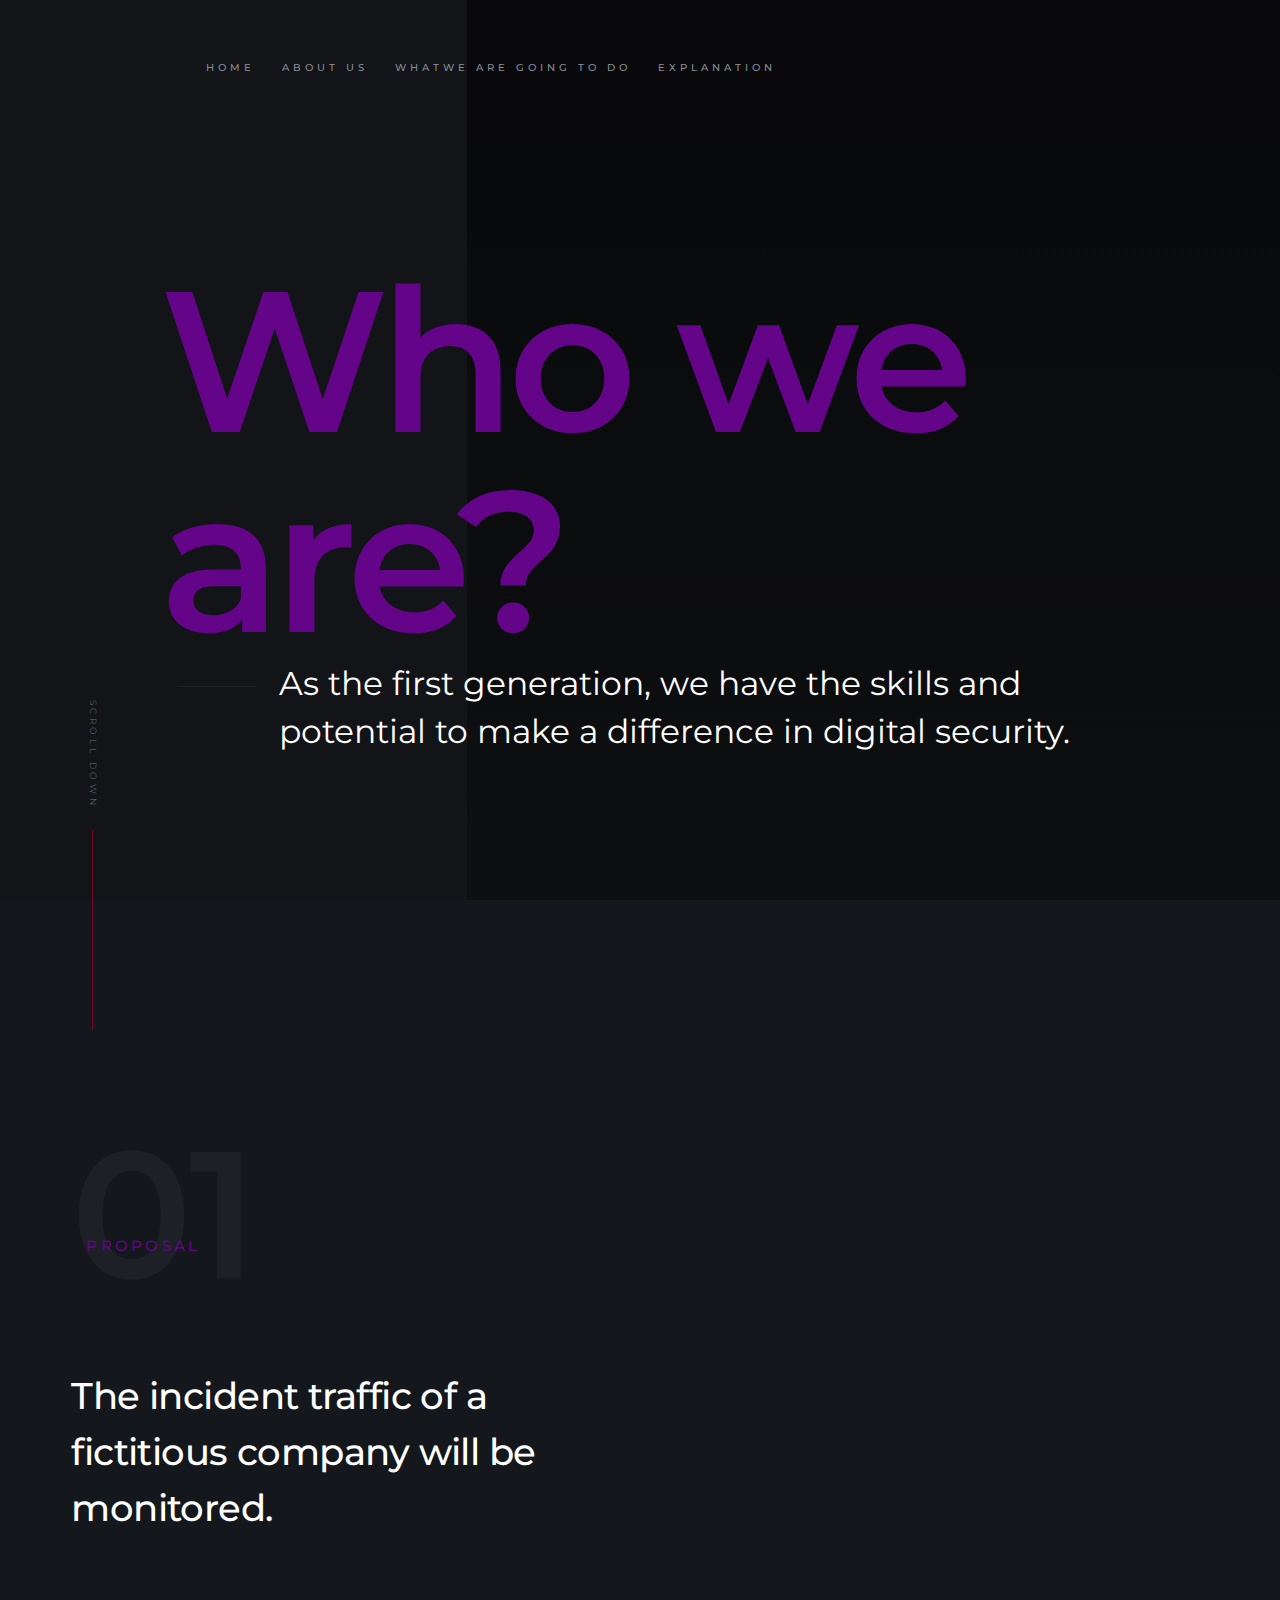
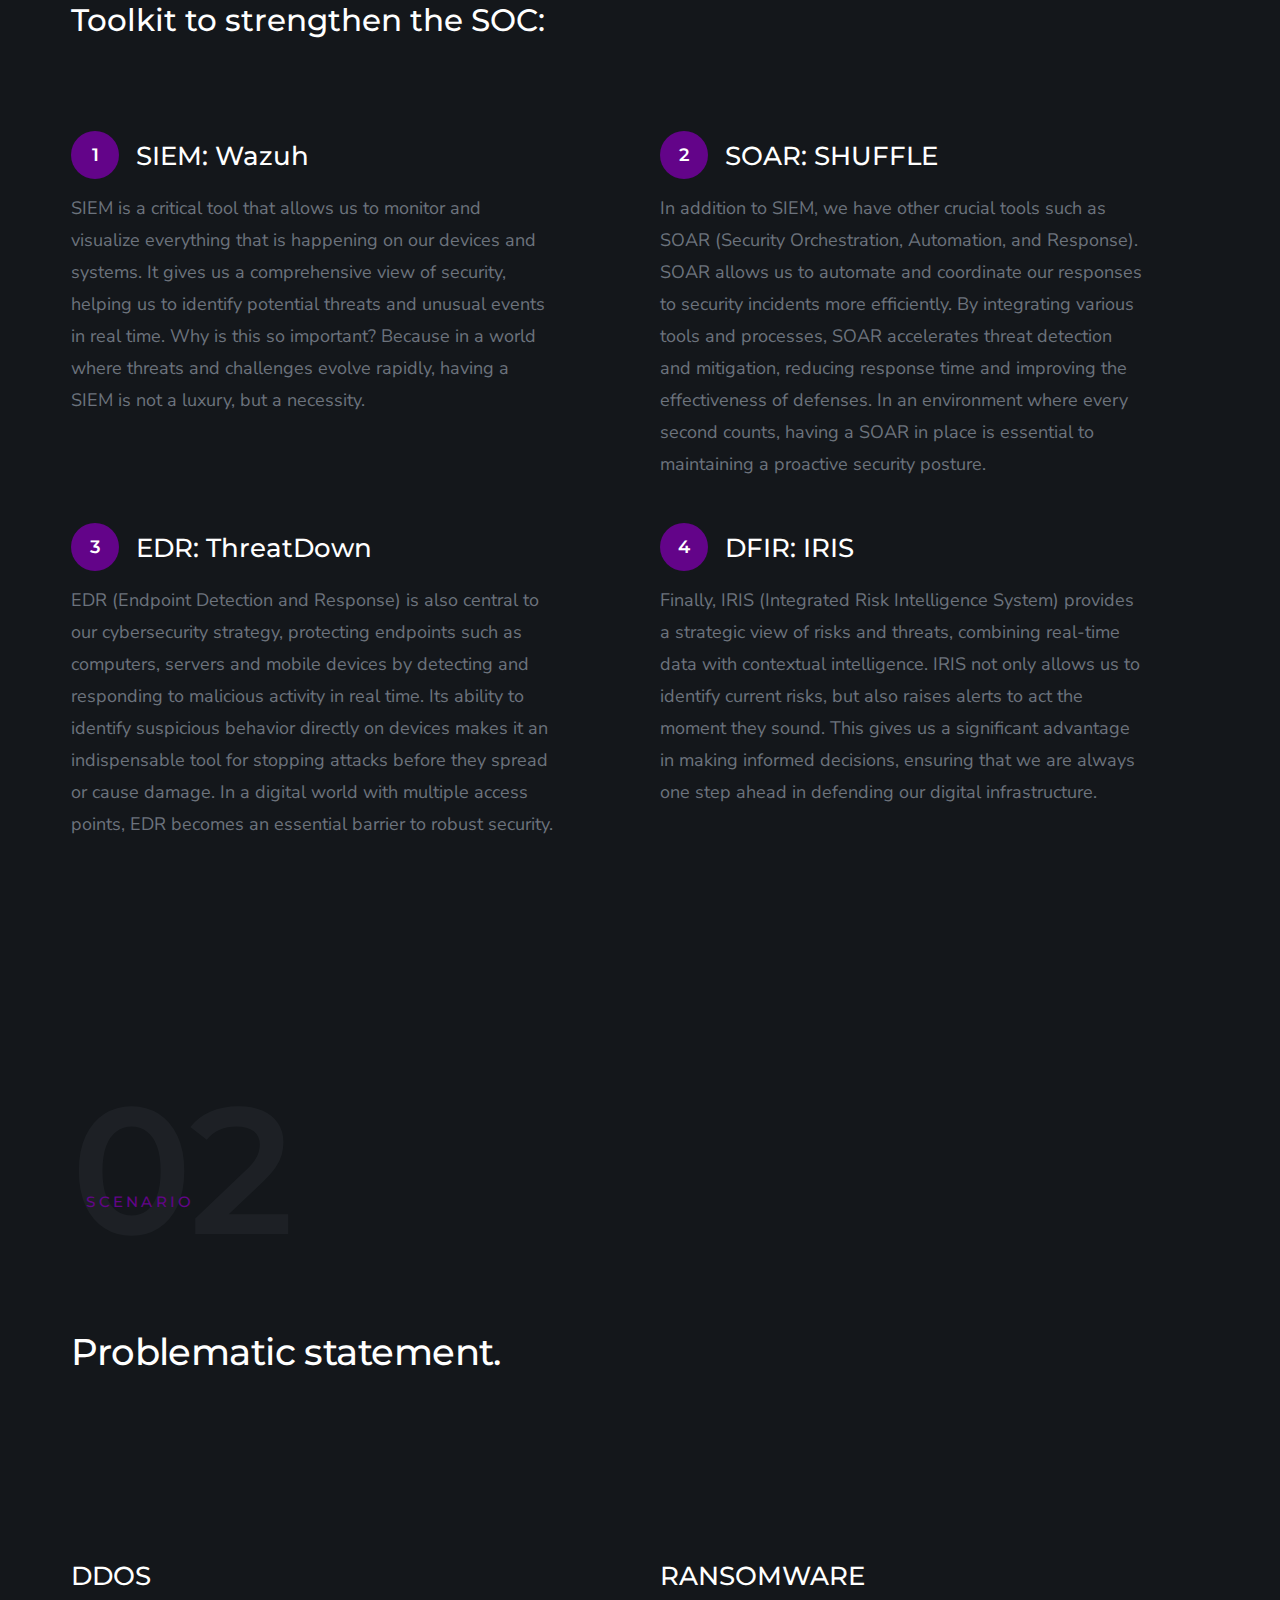
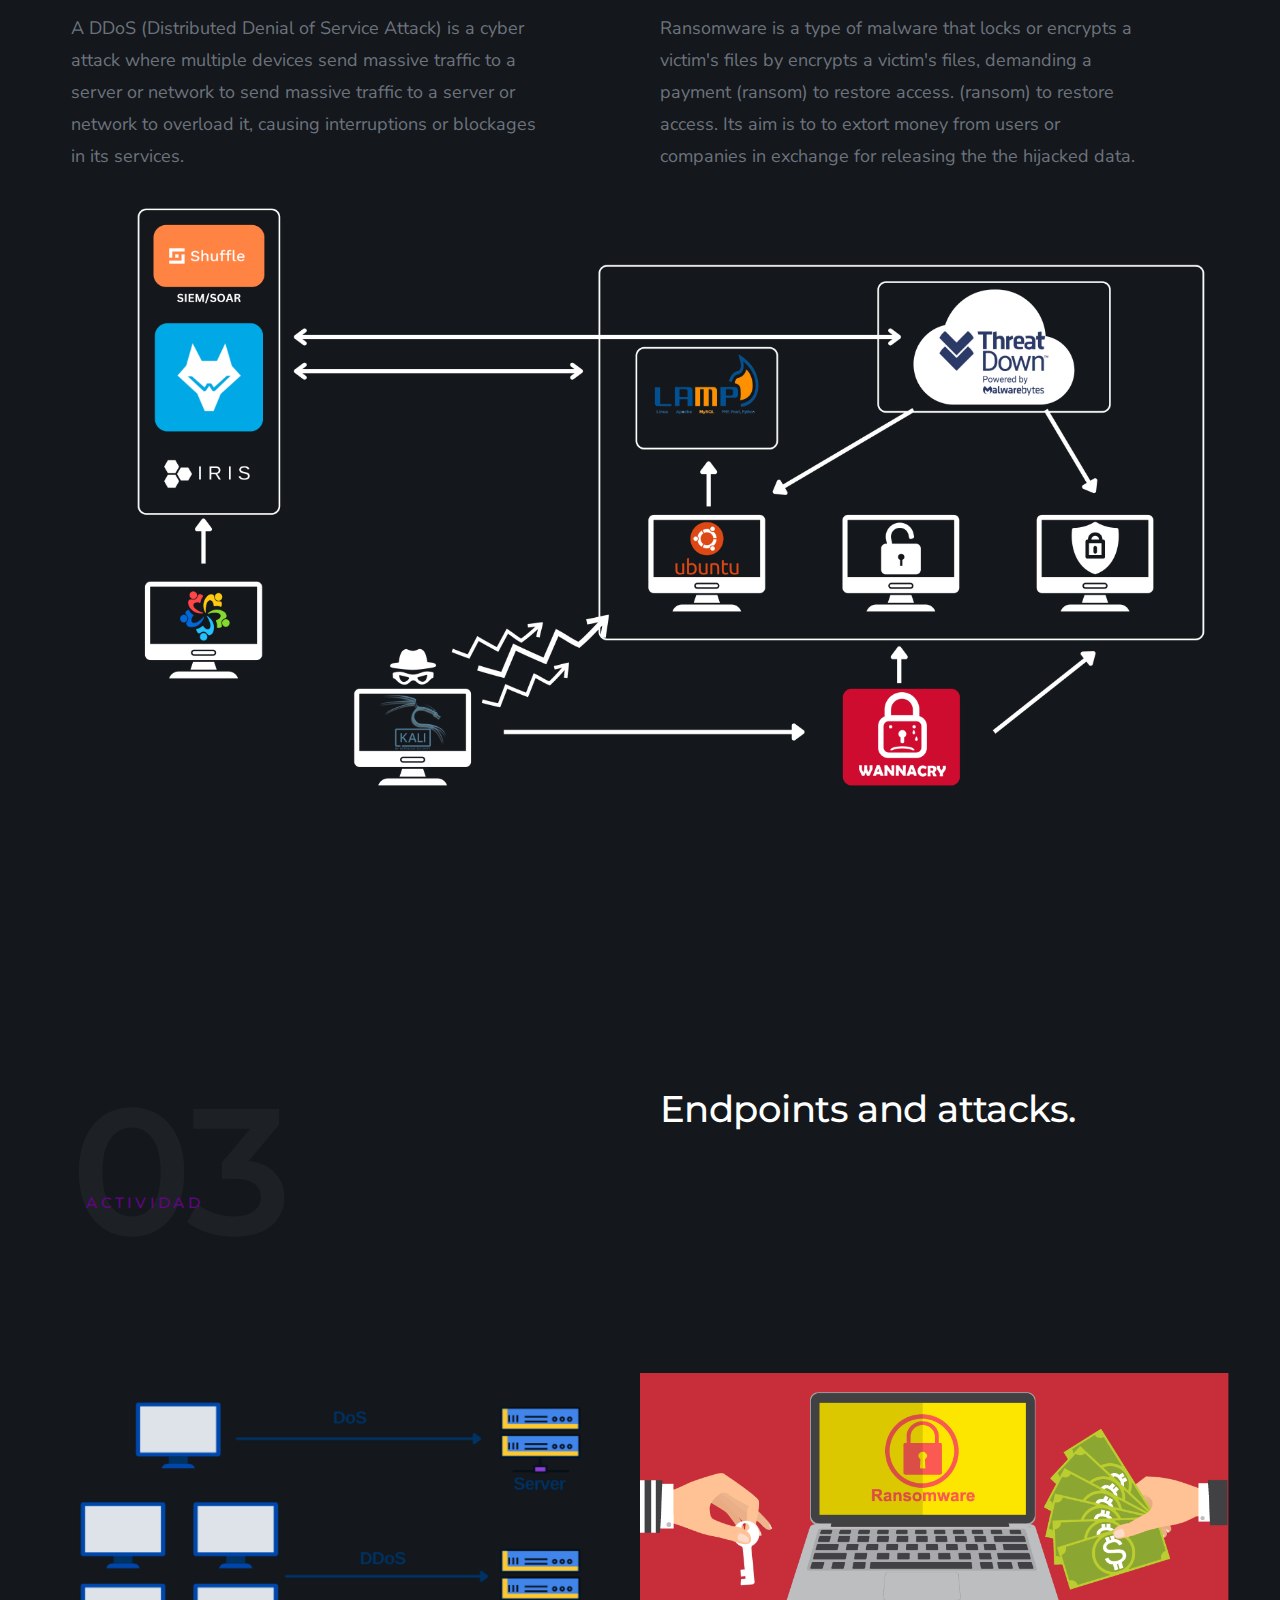
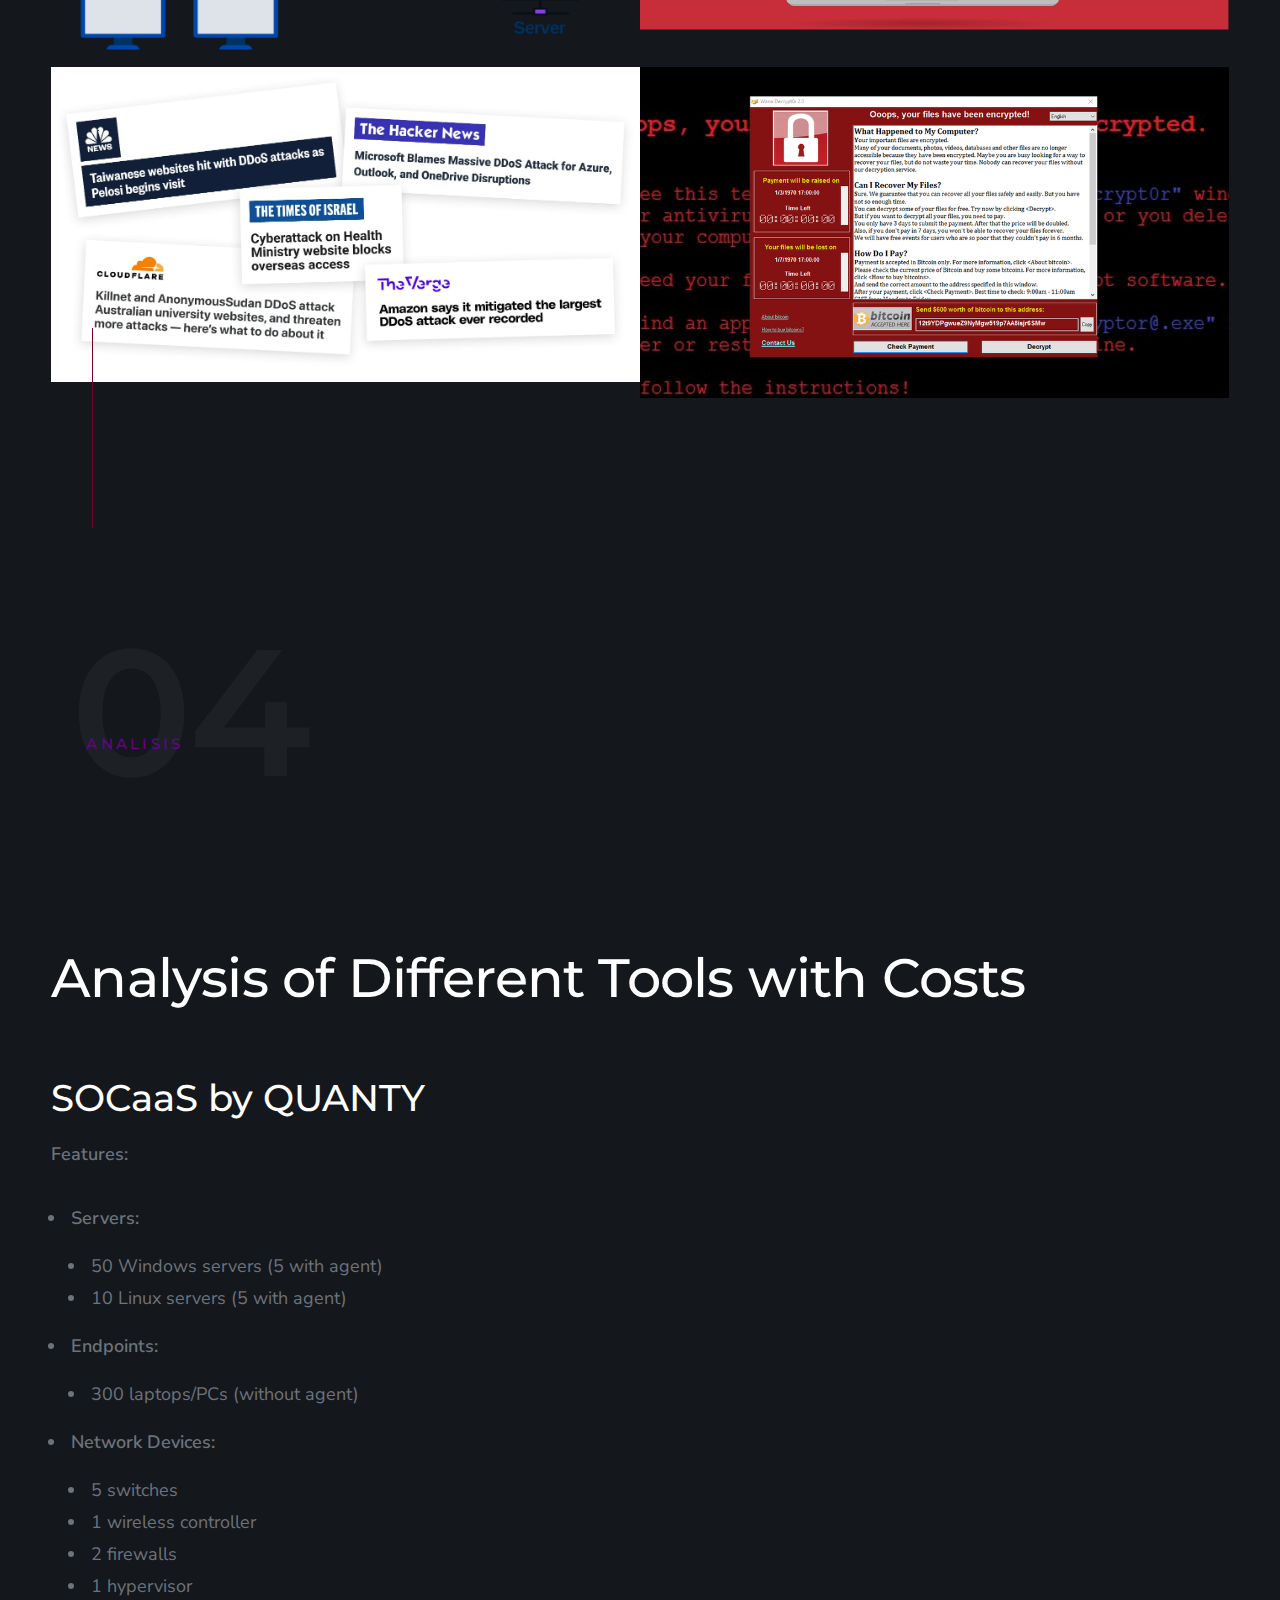
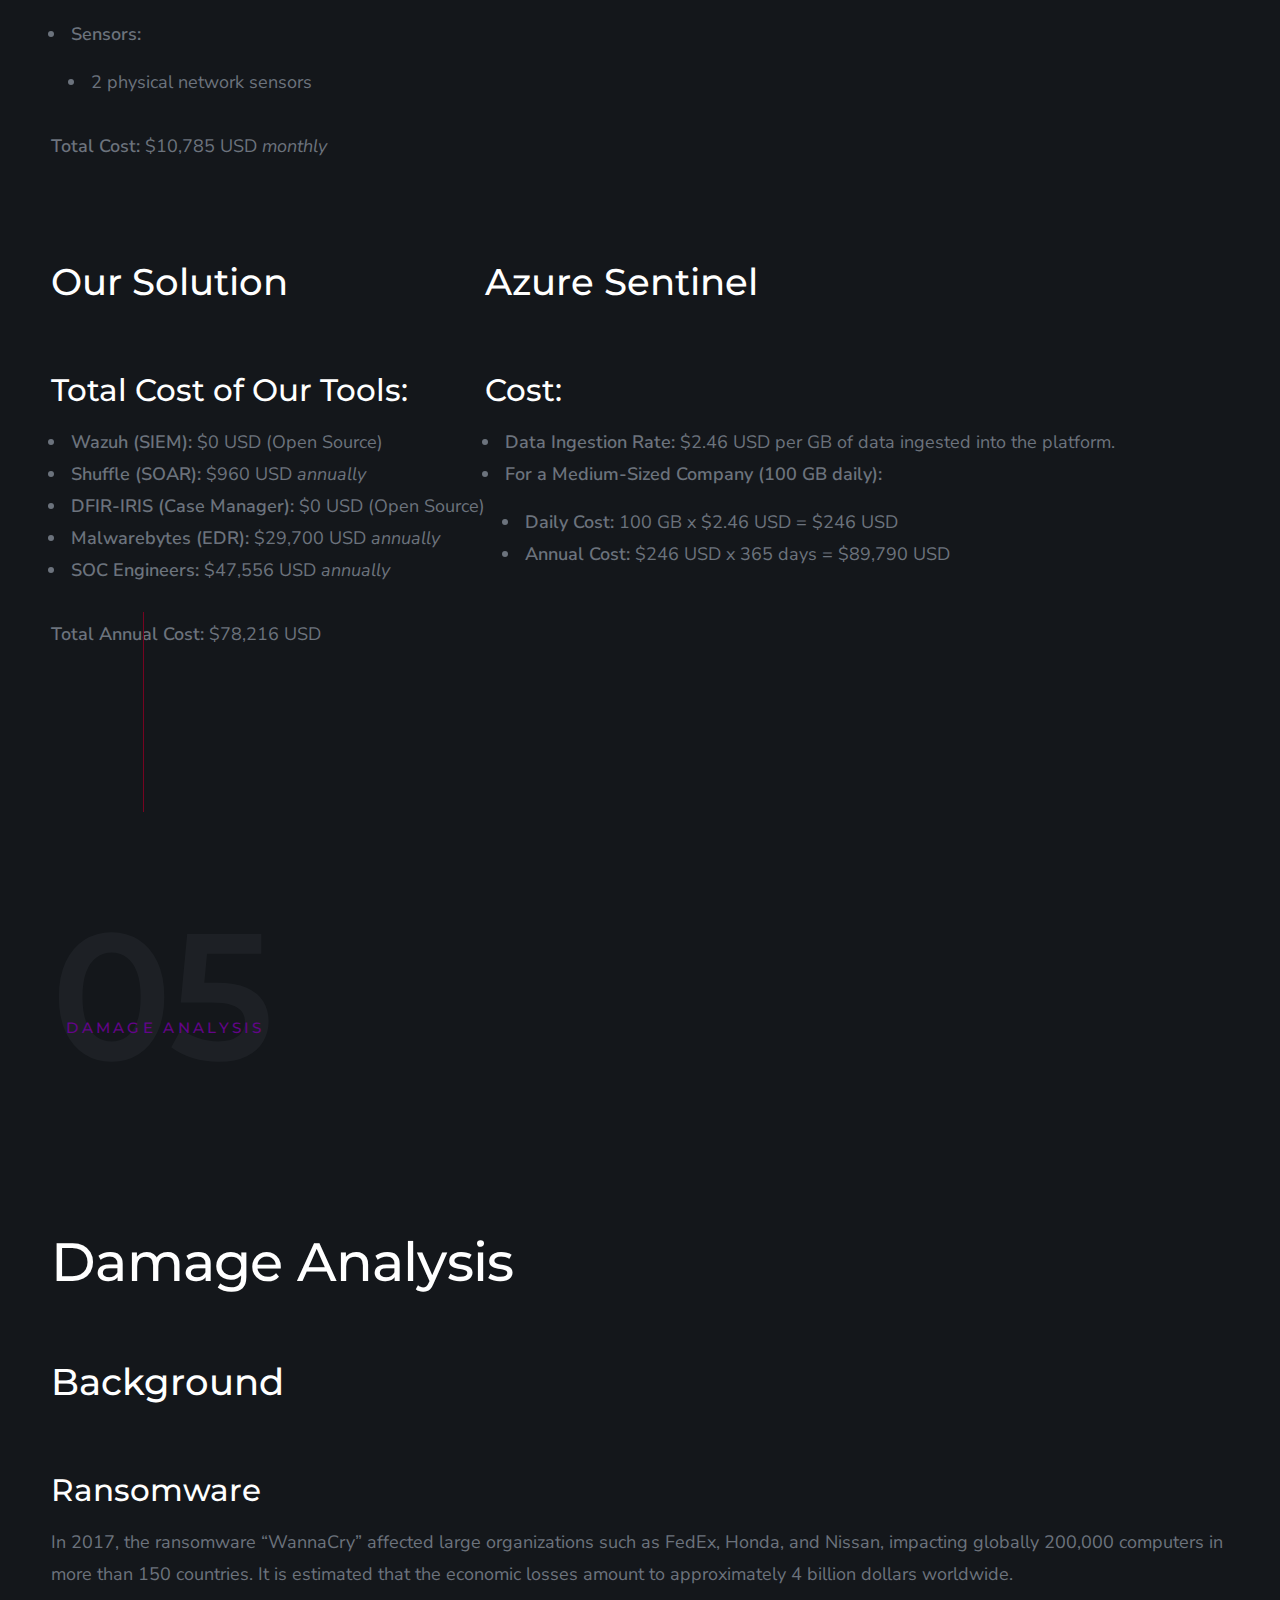
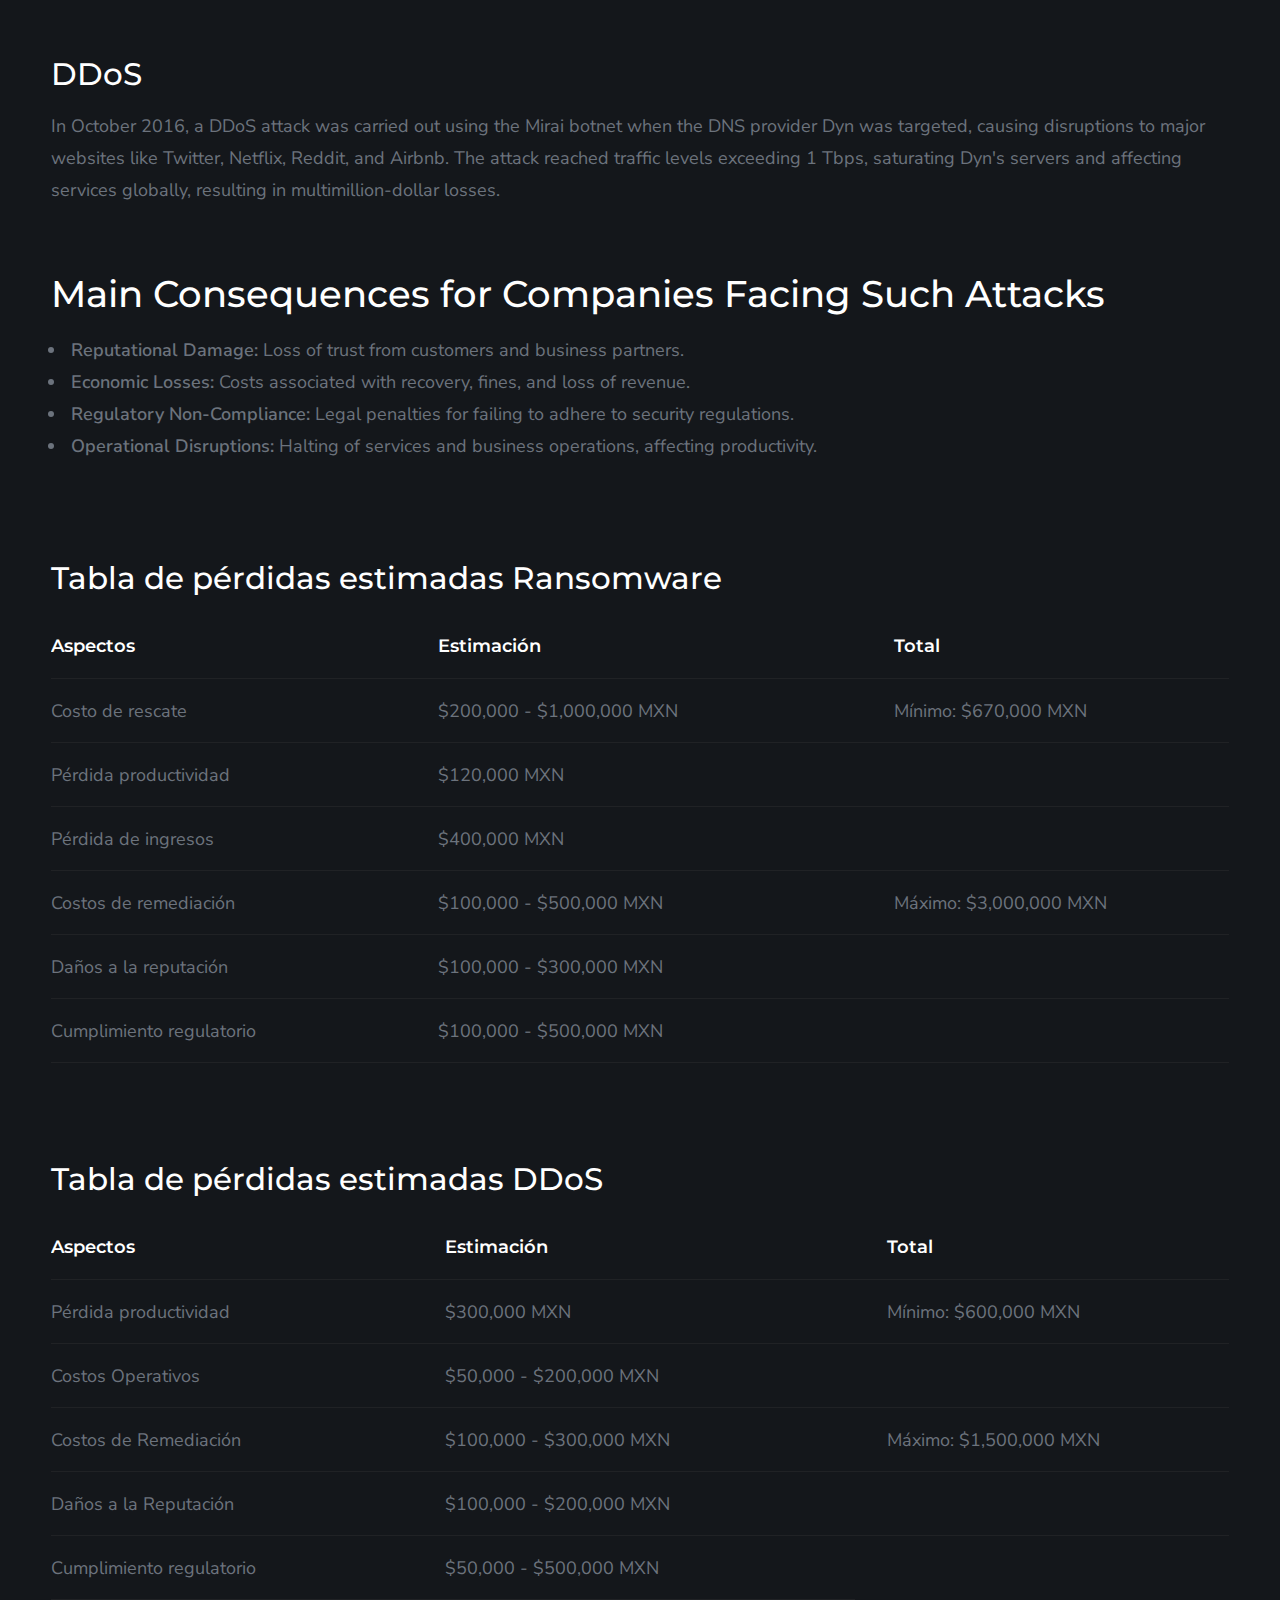
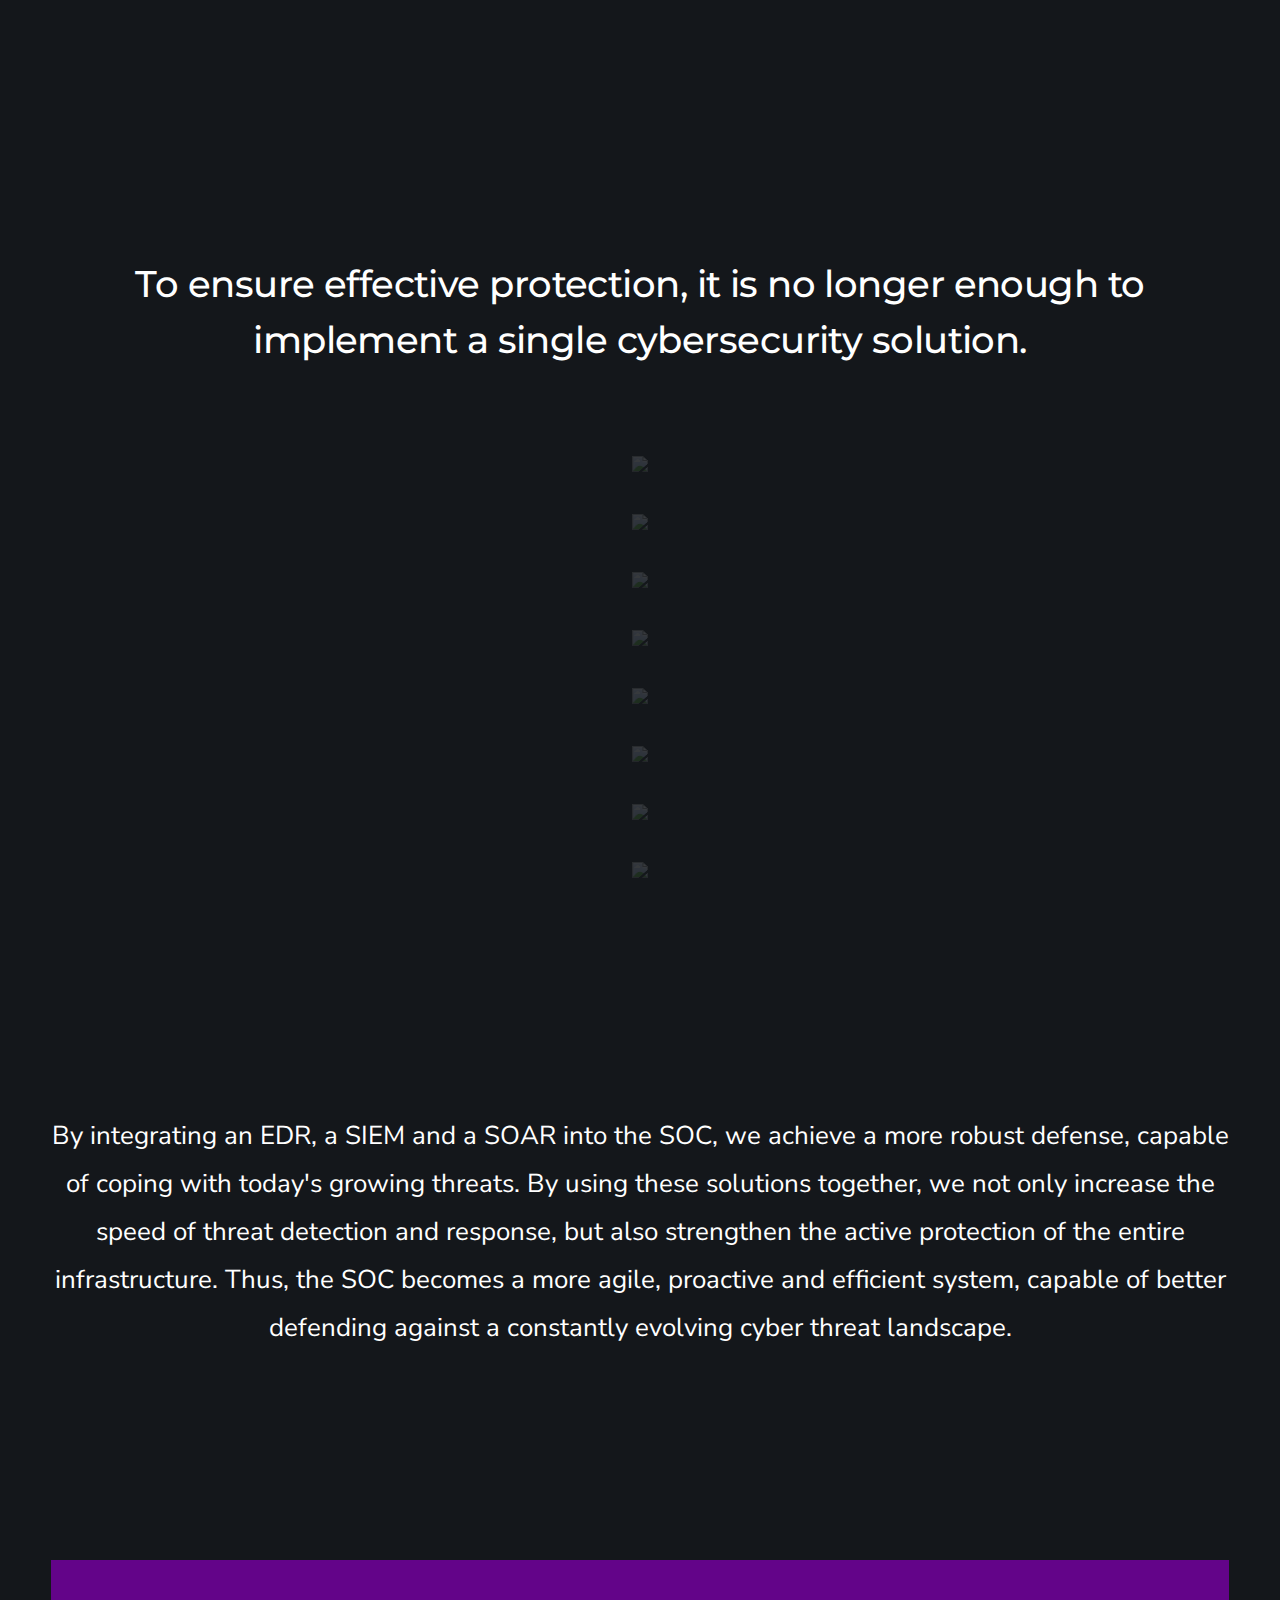
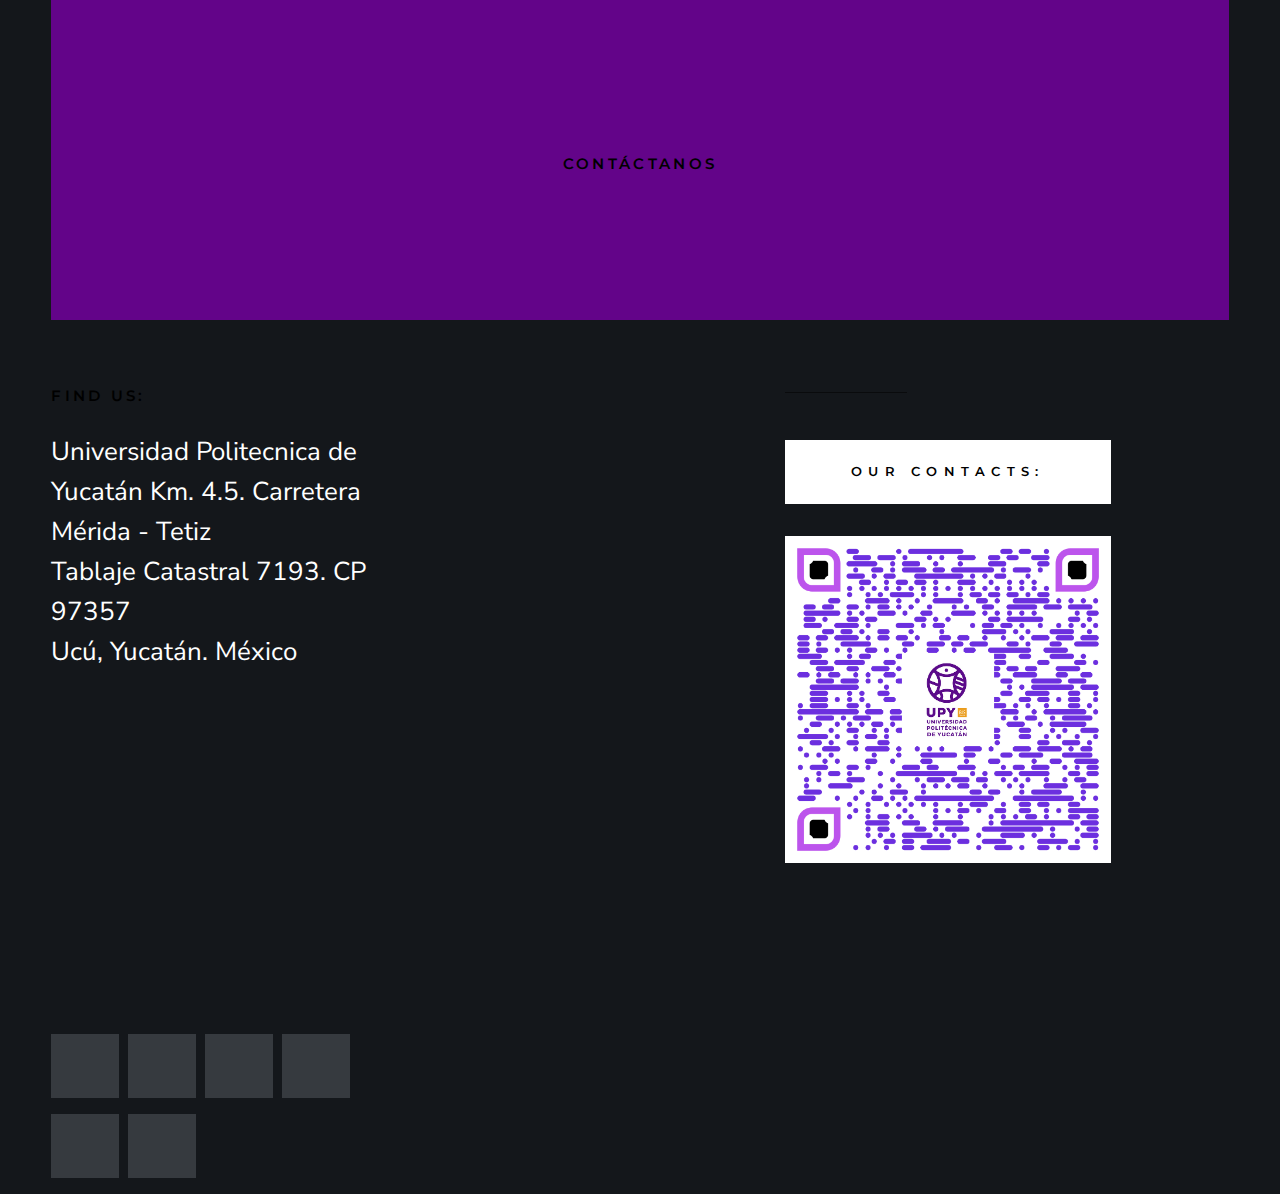
==== commit ca328f89: "Refactor content in index.html to update headings, add information about SOC toolkit, and fix a typo" ====
--- a/index.html
+++ b/index.html
@@ -154,9 +154,9 @@
                 <h1 class="display-1" data-aos="fade-up">
                     The incident traffic of a fictitious company will be monitored.
                 </h1>
-                <h2>
+                <h3>
                     Toolkit to strengthen the SOC:
-                </h2>
+                </h3>
             </div>
 
             <div class="column large-6 w-900-stack s-about__photo-block">
@@ -215,16 +215,10 @@
             </div>
             <div class="column large-6 w-900-stack">
                 <h1 class="display-1" data-aos="fade-up">
-                    Demonstration of the attack
-                </h1>
+Problematic statement.                </h1>
             </div>
             <div class="column large-6 w-900-stack">
-                <p class="lead" data-aos="fade-up">
-                Velit deleniti harum sit beatae sint repellendus expedita. Omnis possimus 
-                sed rerum tenetur ea ab aut minima magnam. Deserunt sit cupiditate 
-                similique eveniet earum. Consectetur dolores maxime quisquam voluptate magni.
-                Ut ex unde rem quod ipsum consequatur. blanditiis temporibus pariatur voluptatibus molestiae.
-                </p>
+                
             </div>
         </div>
 
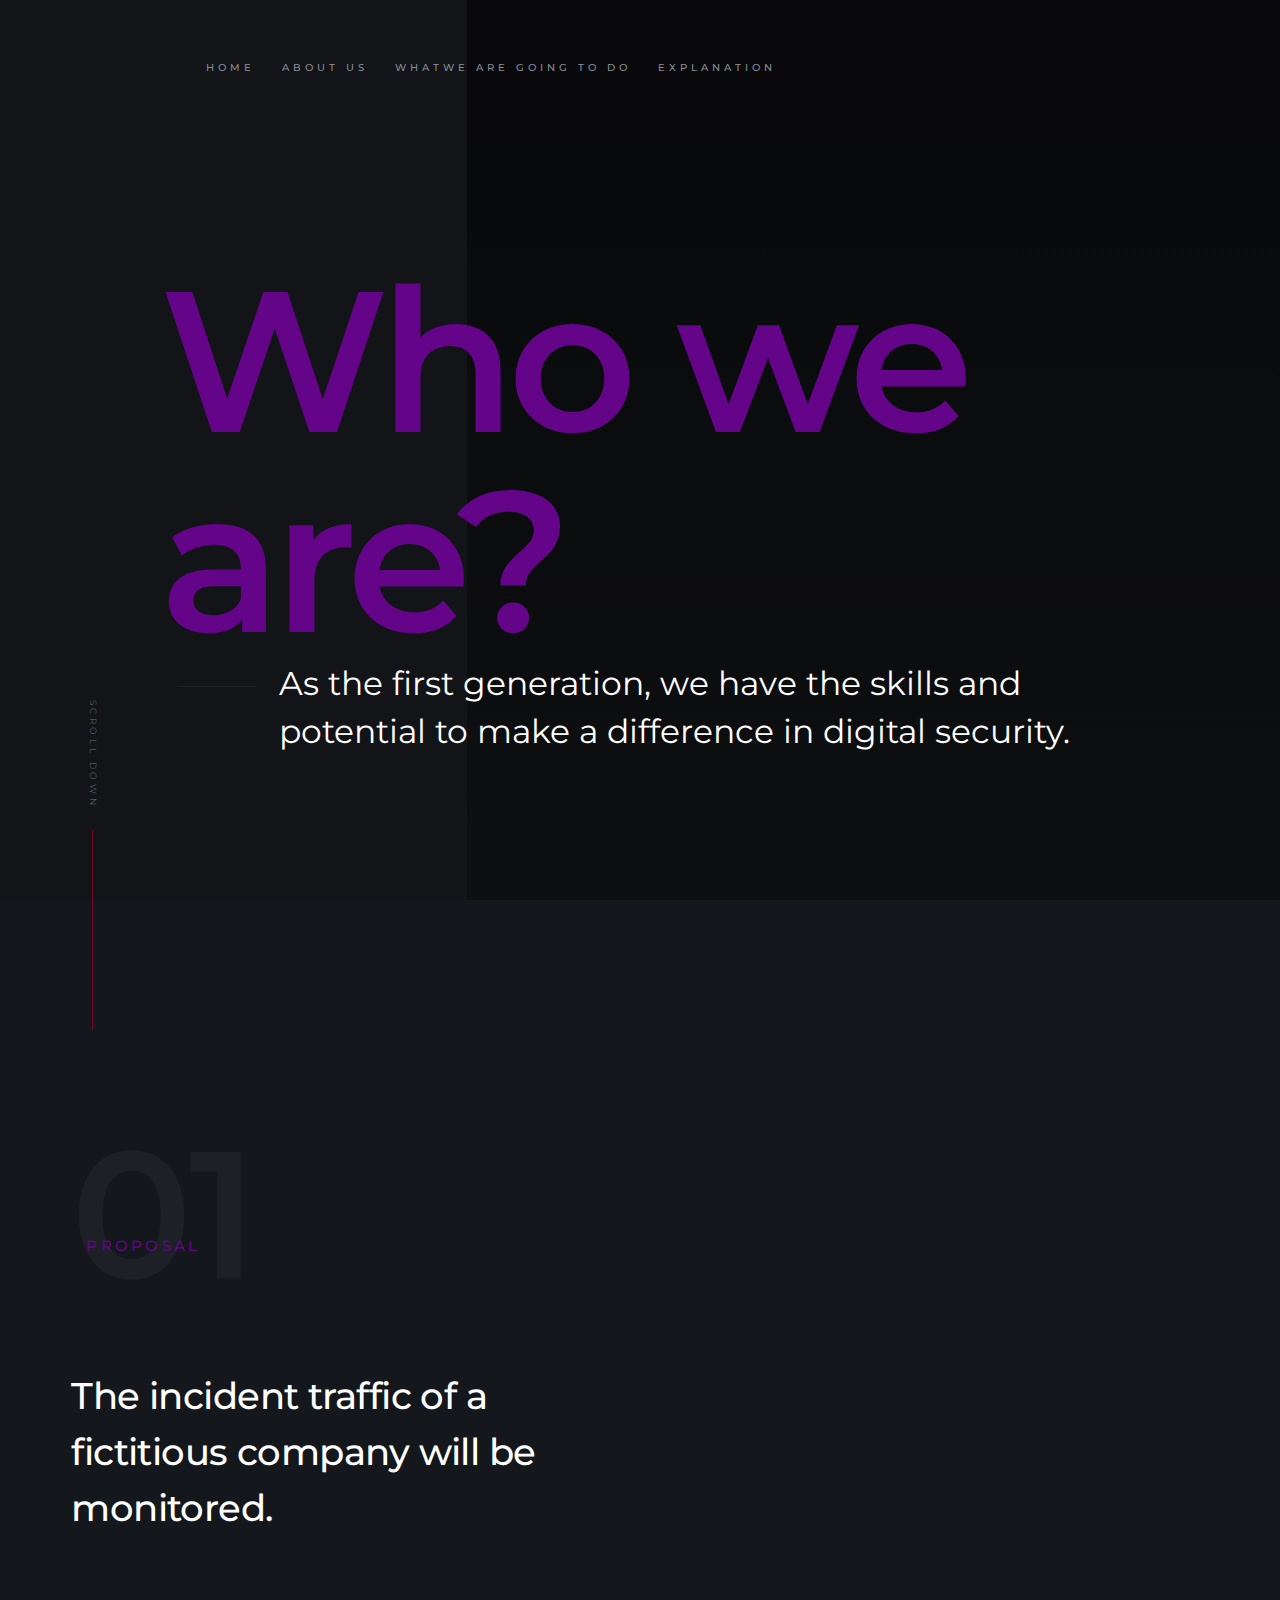
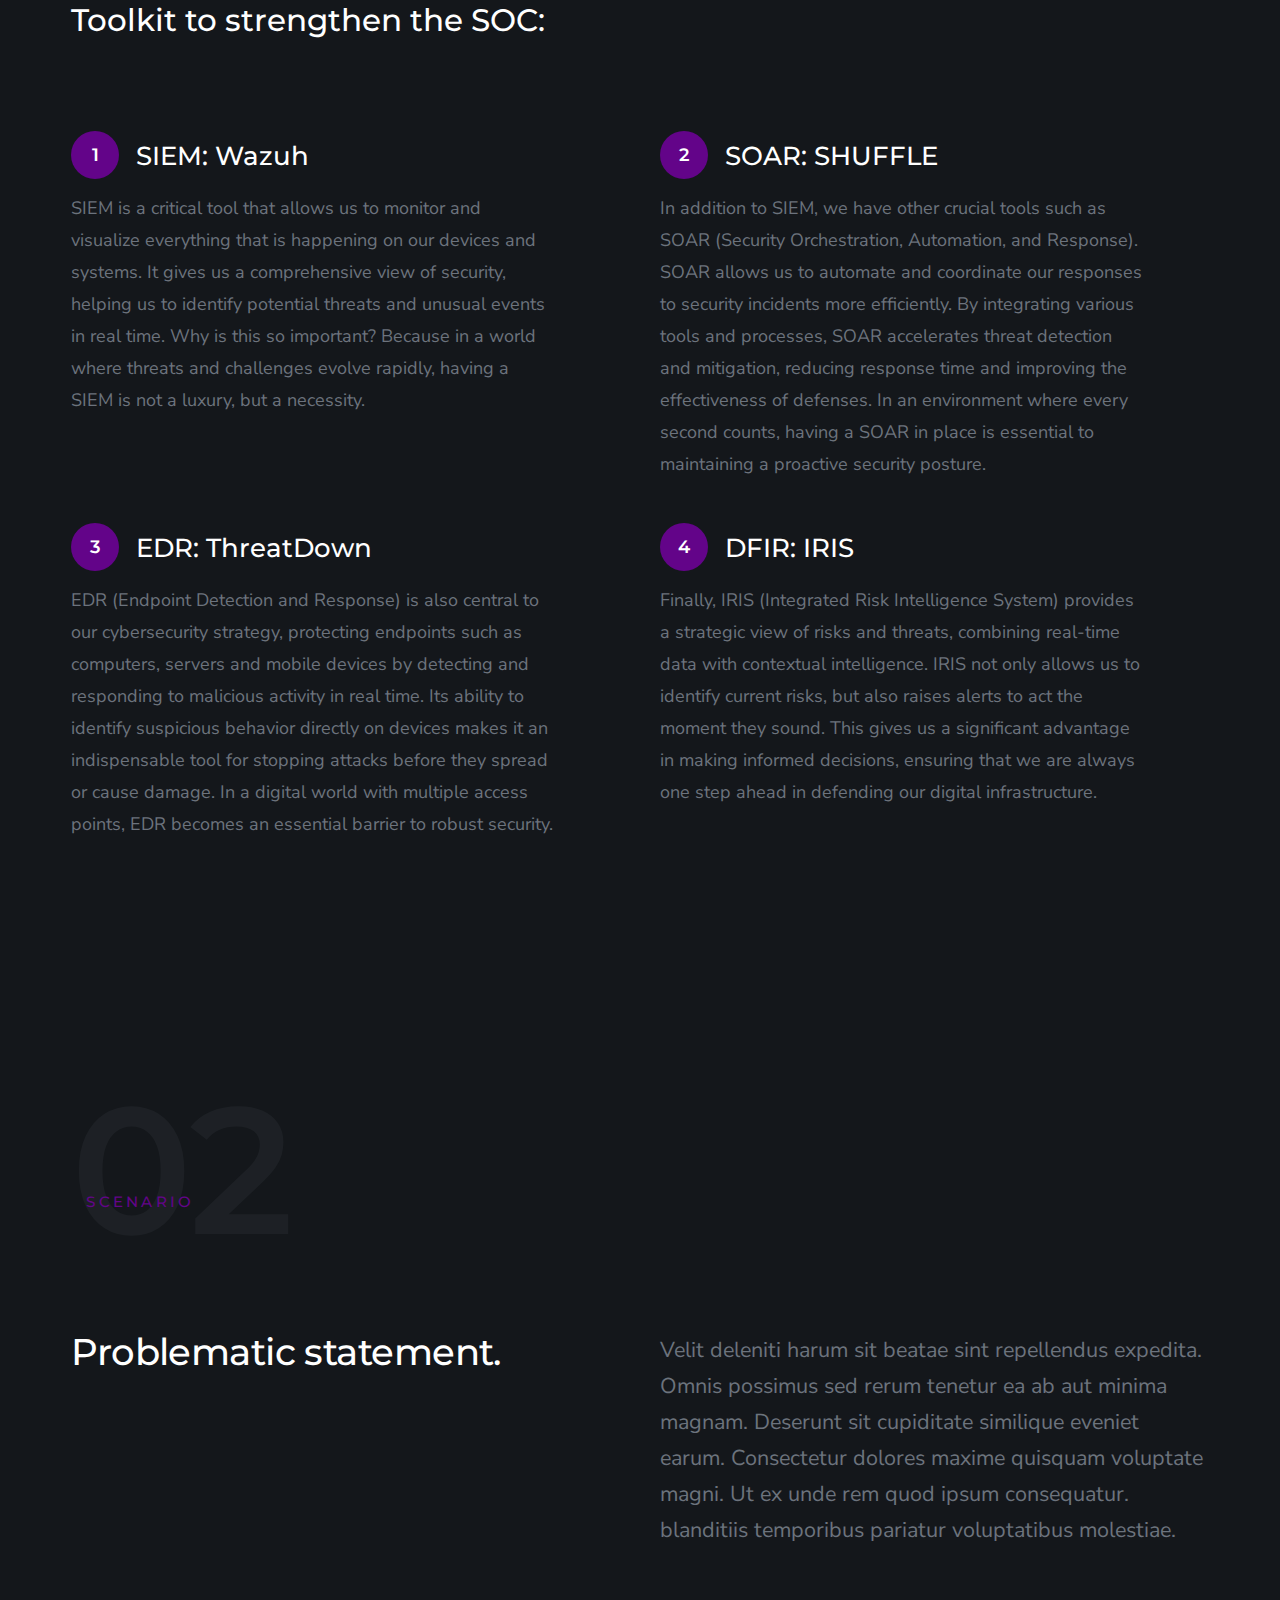
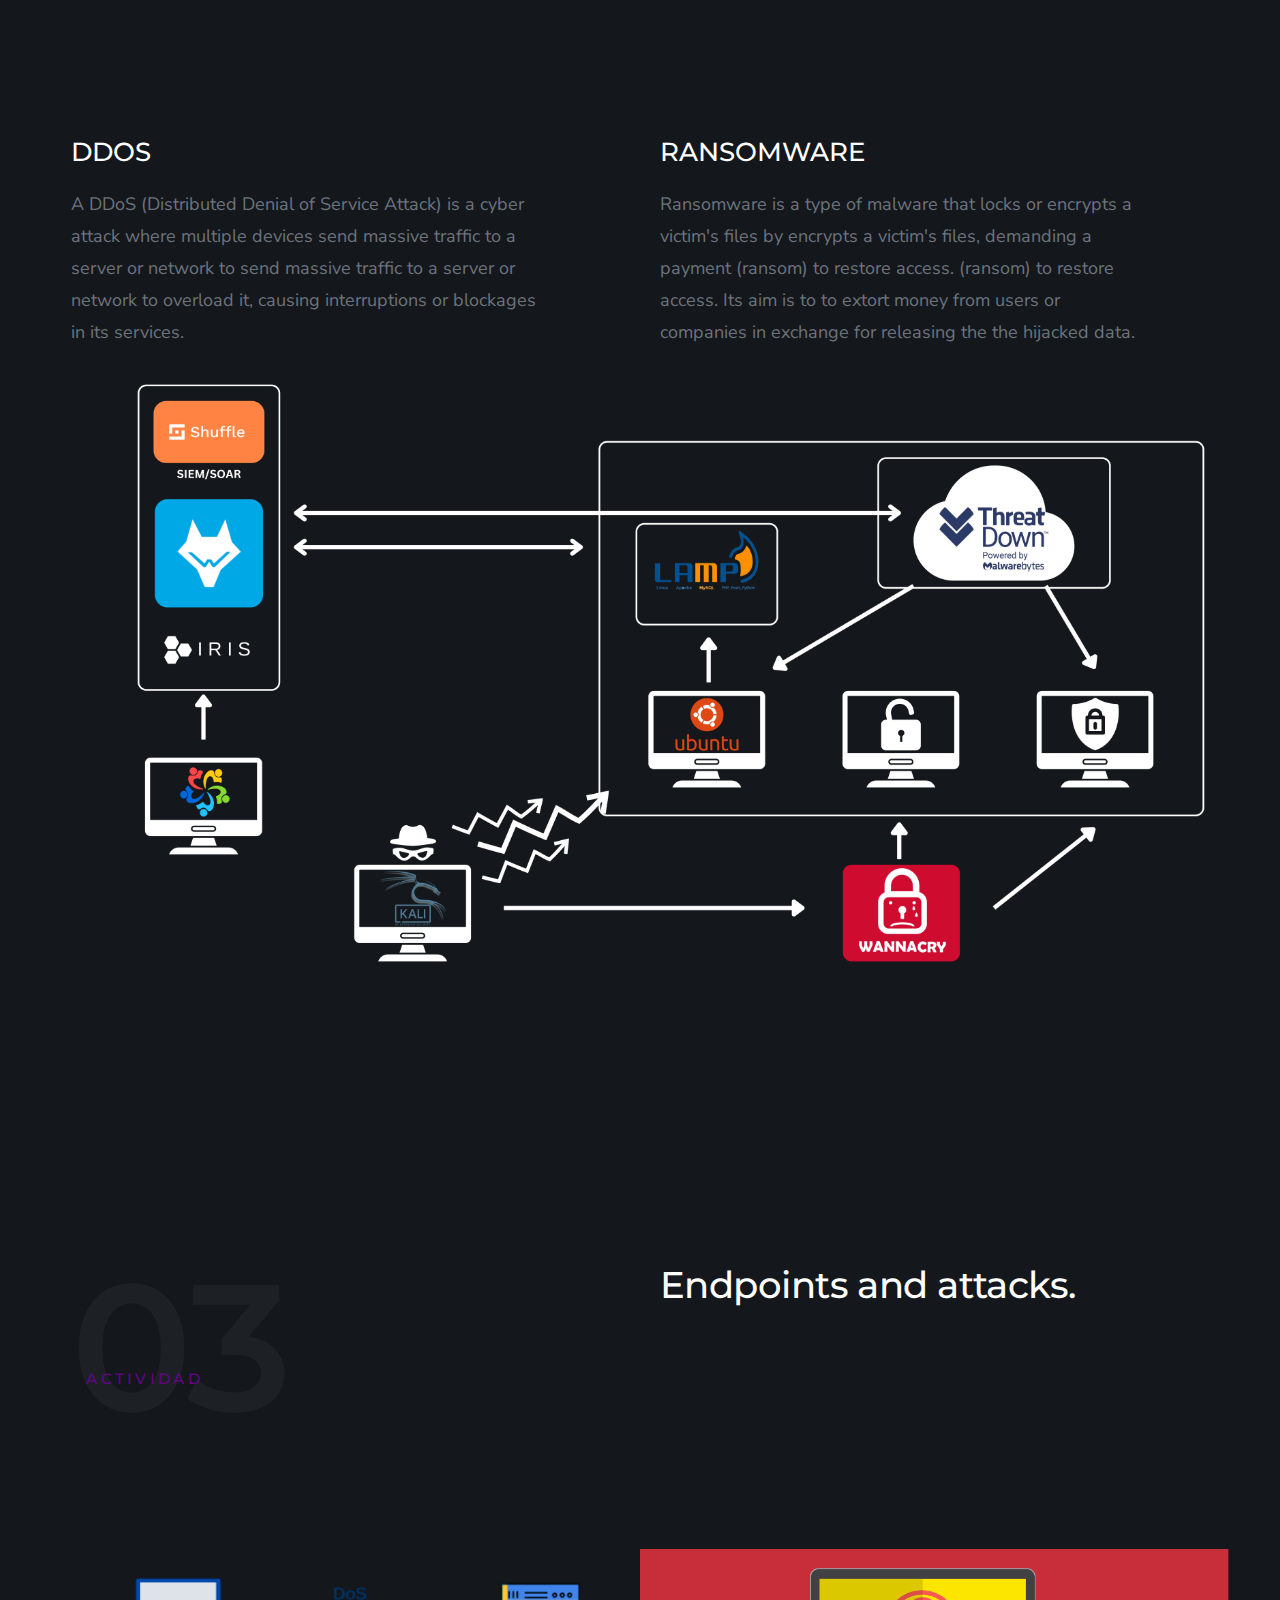
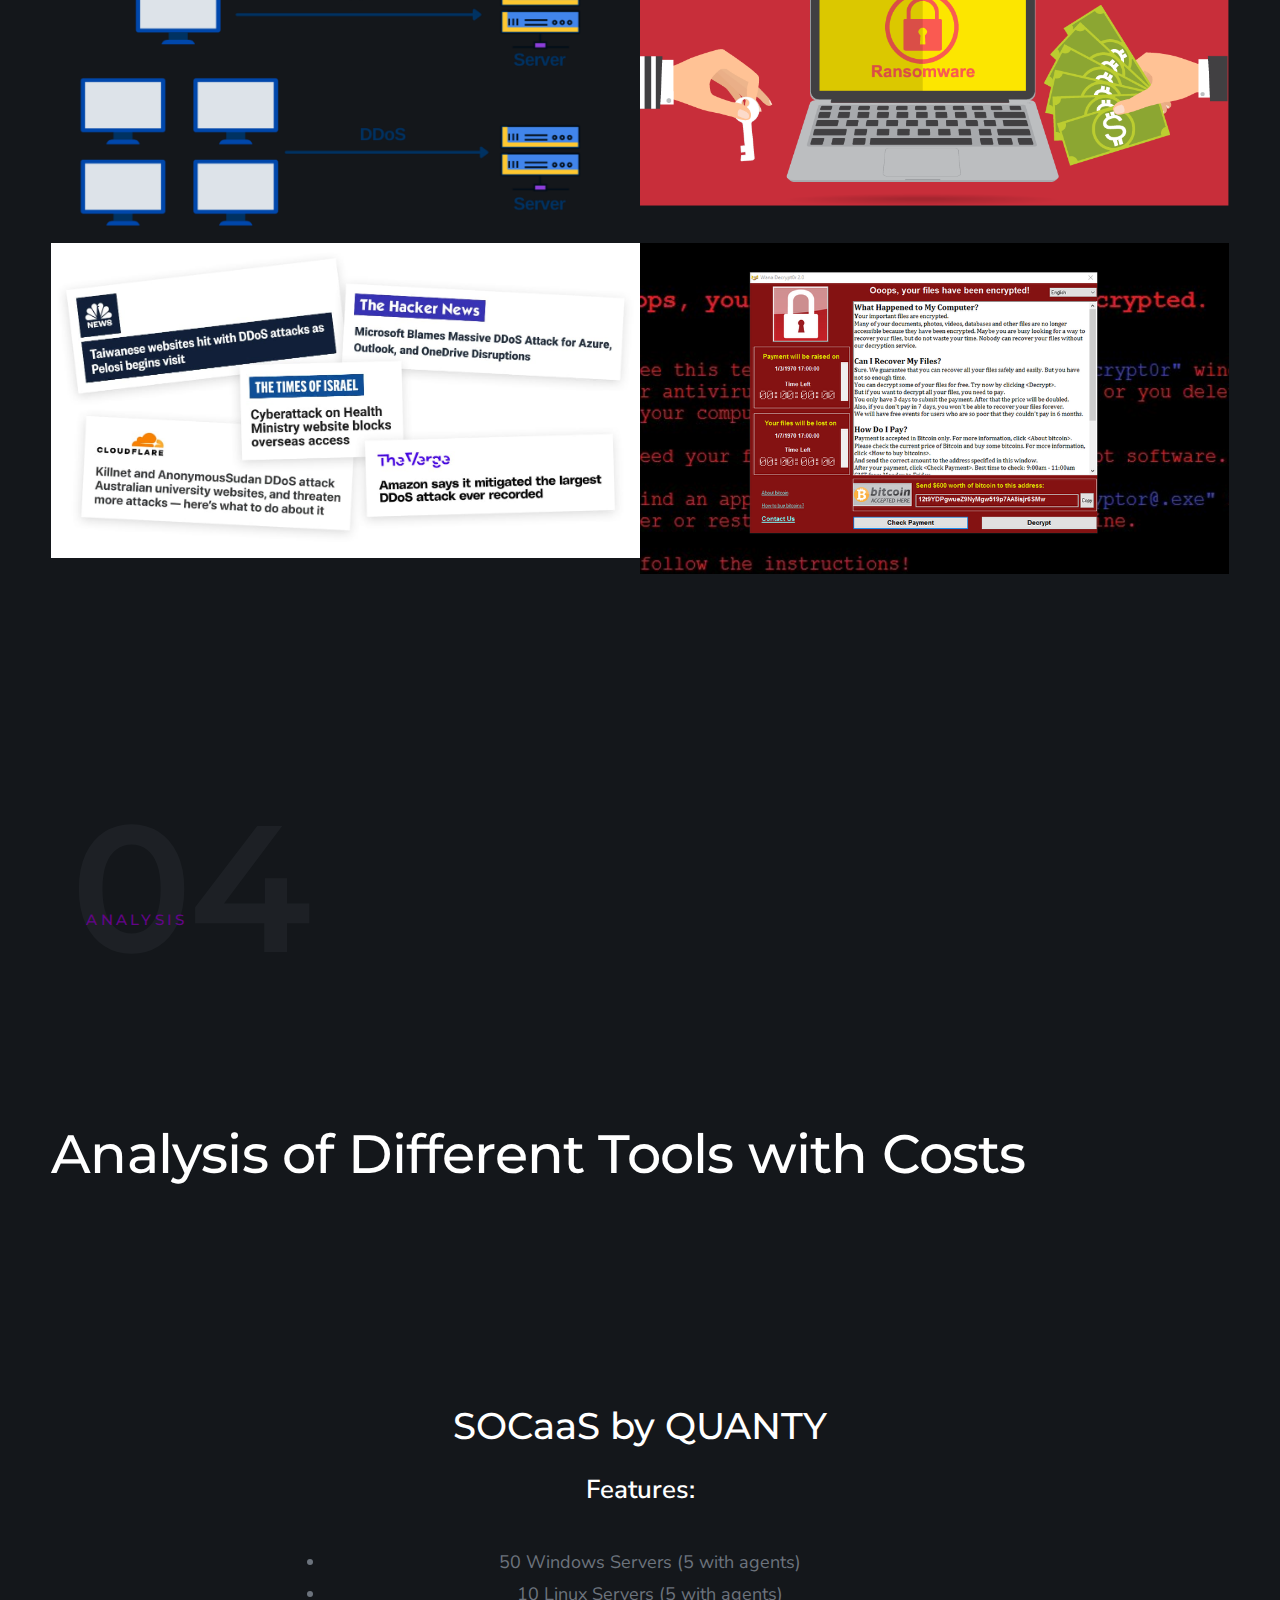
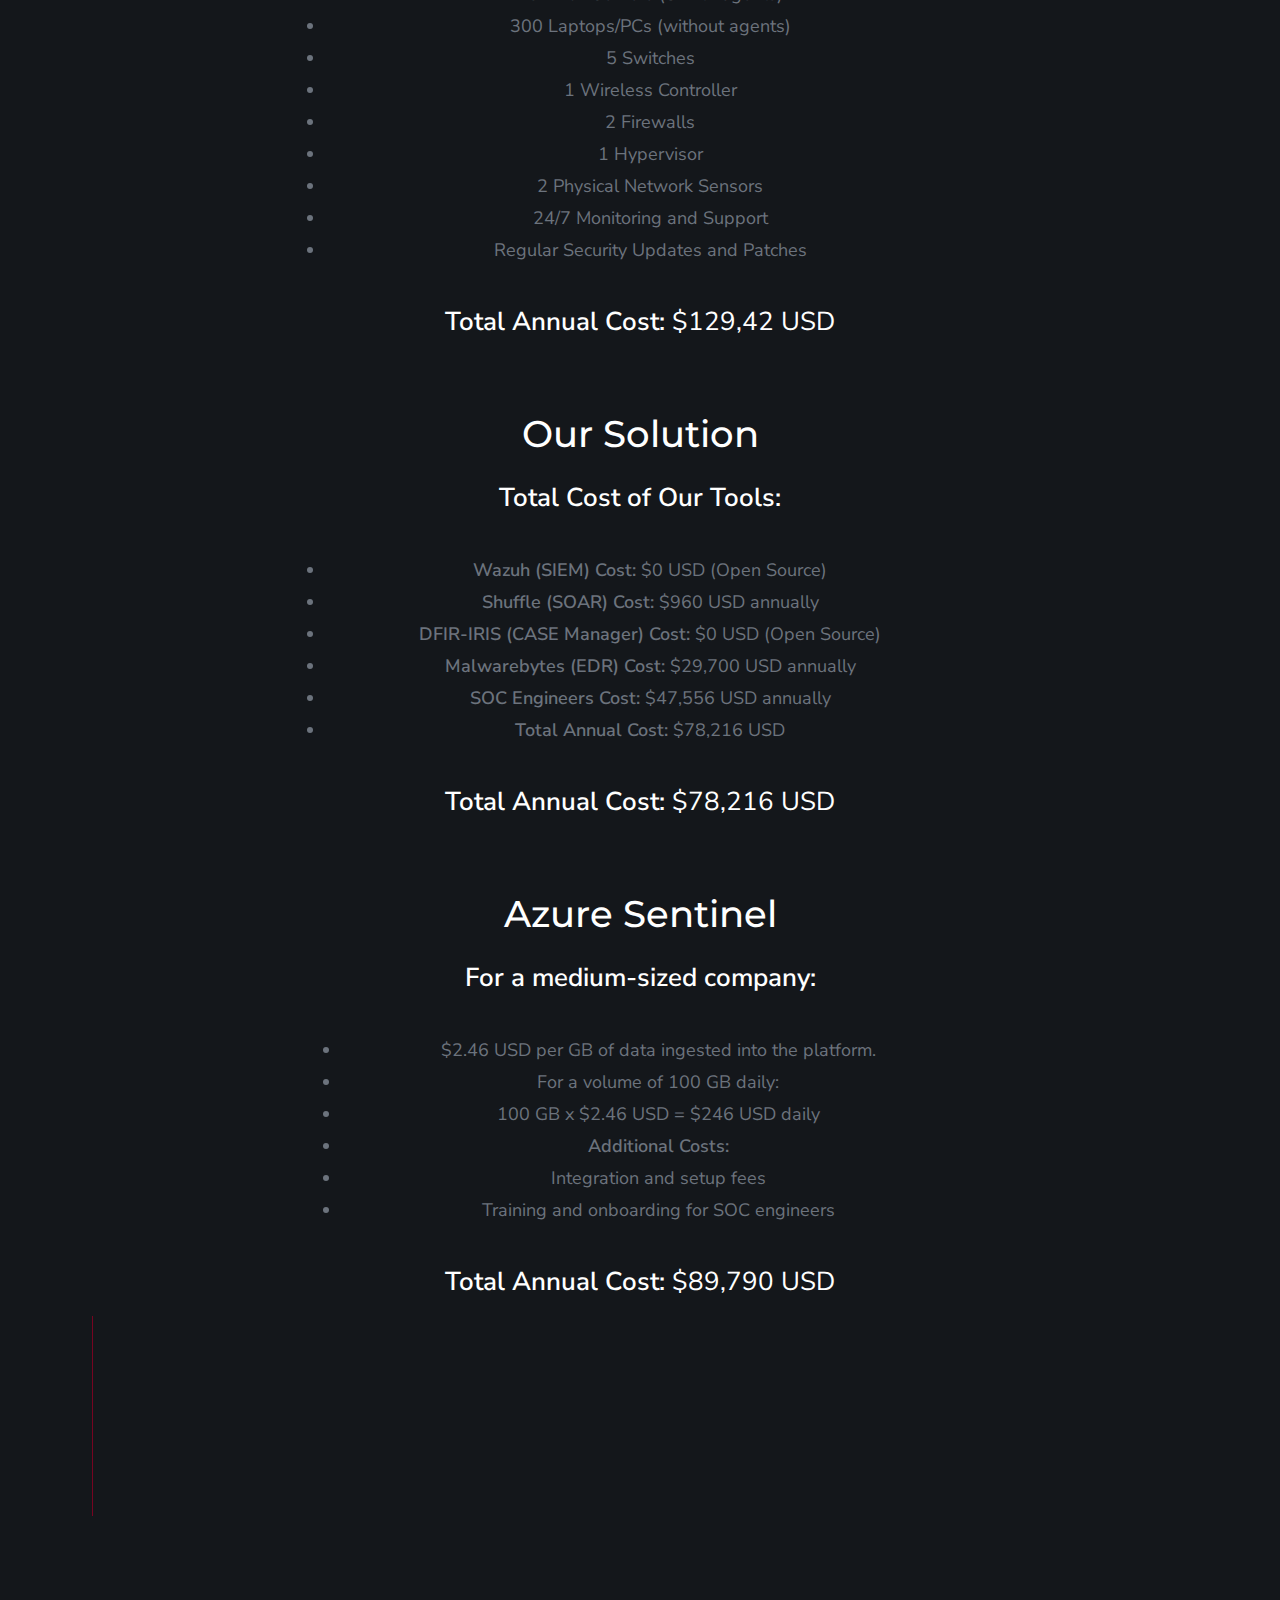
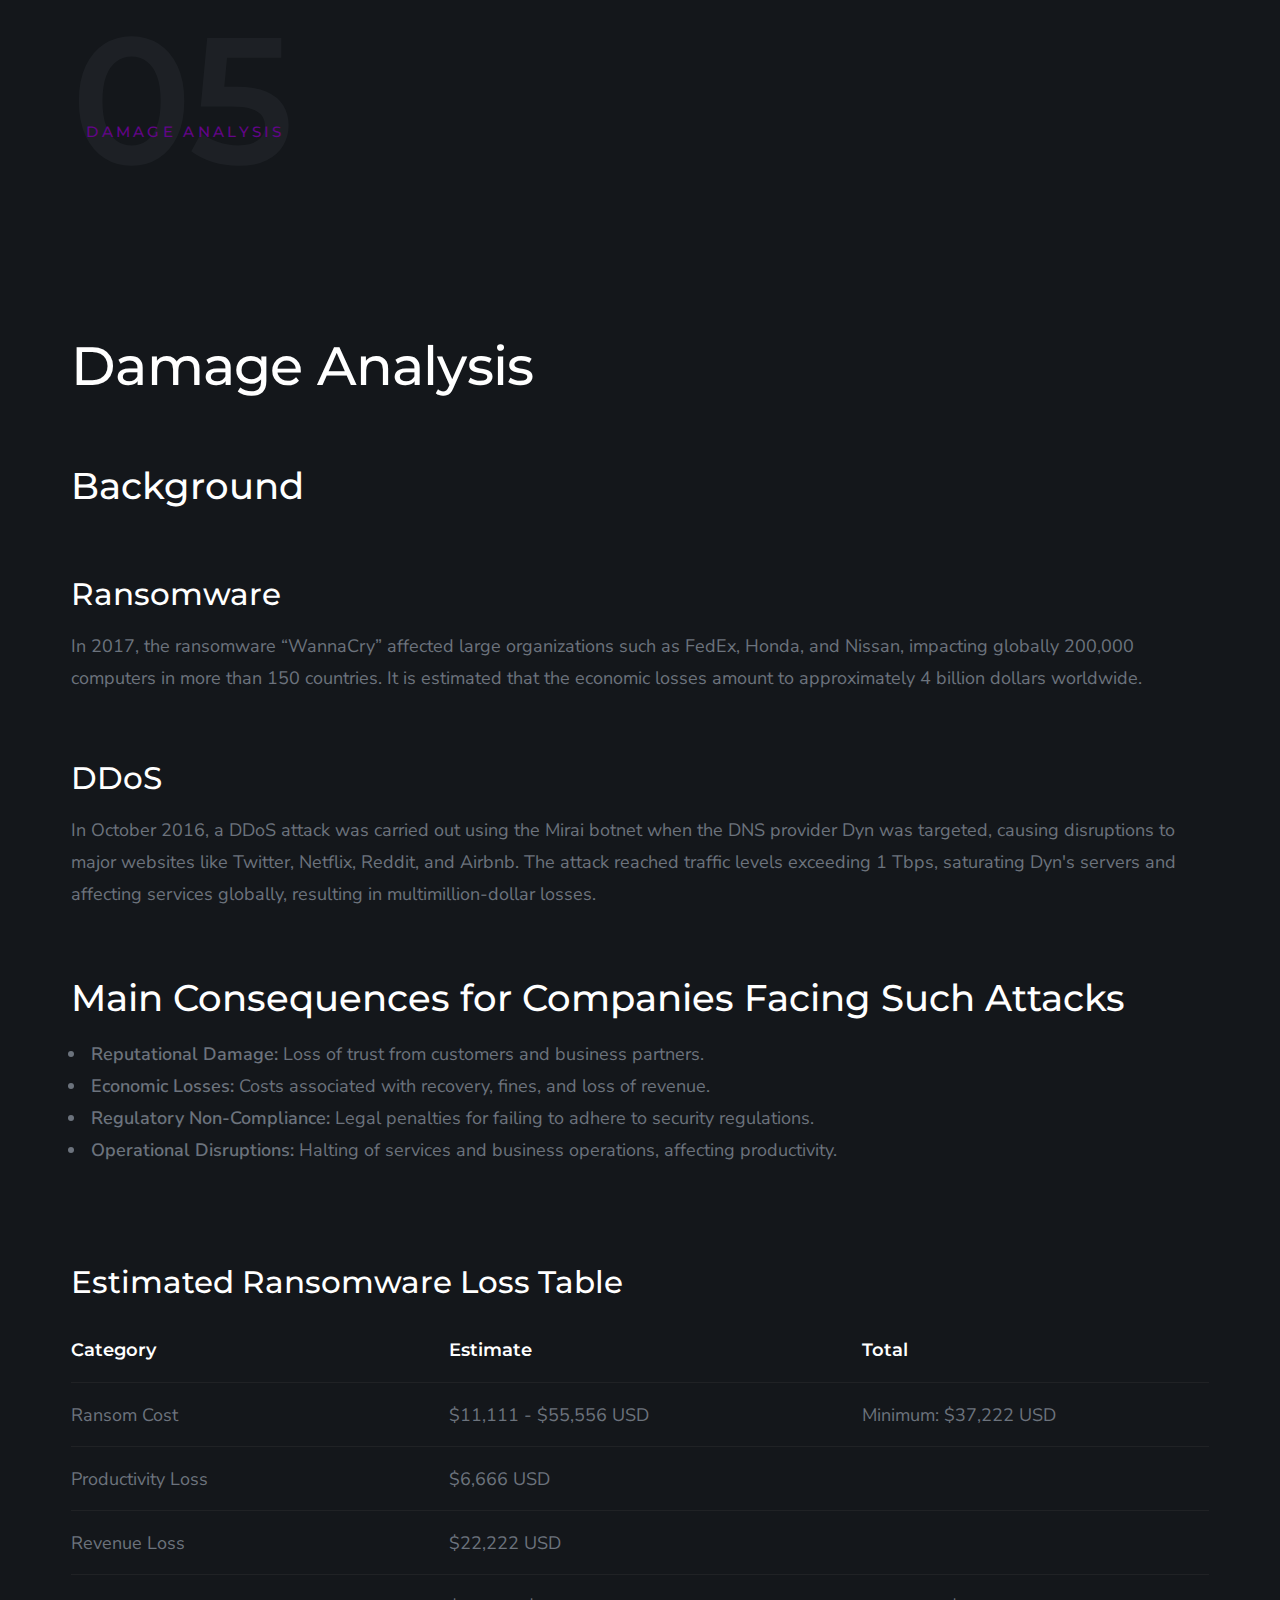
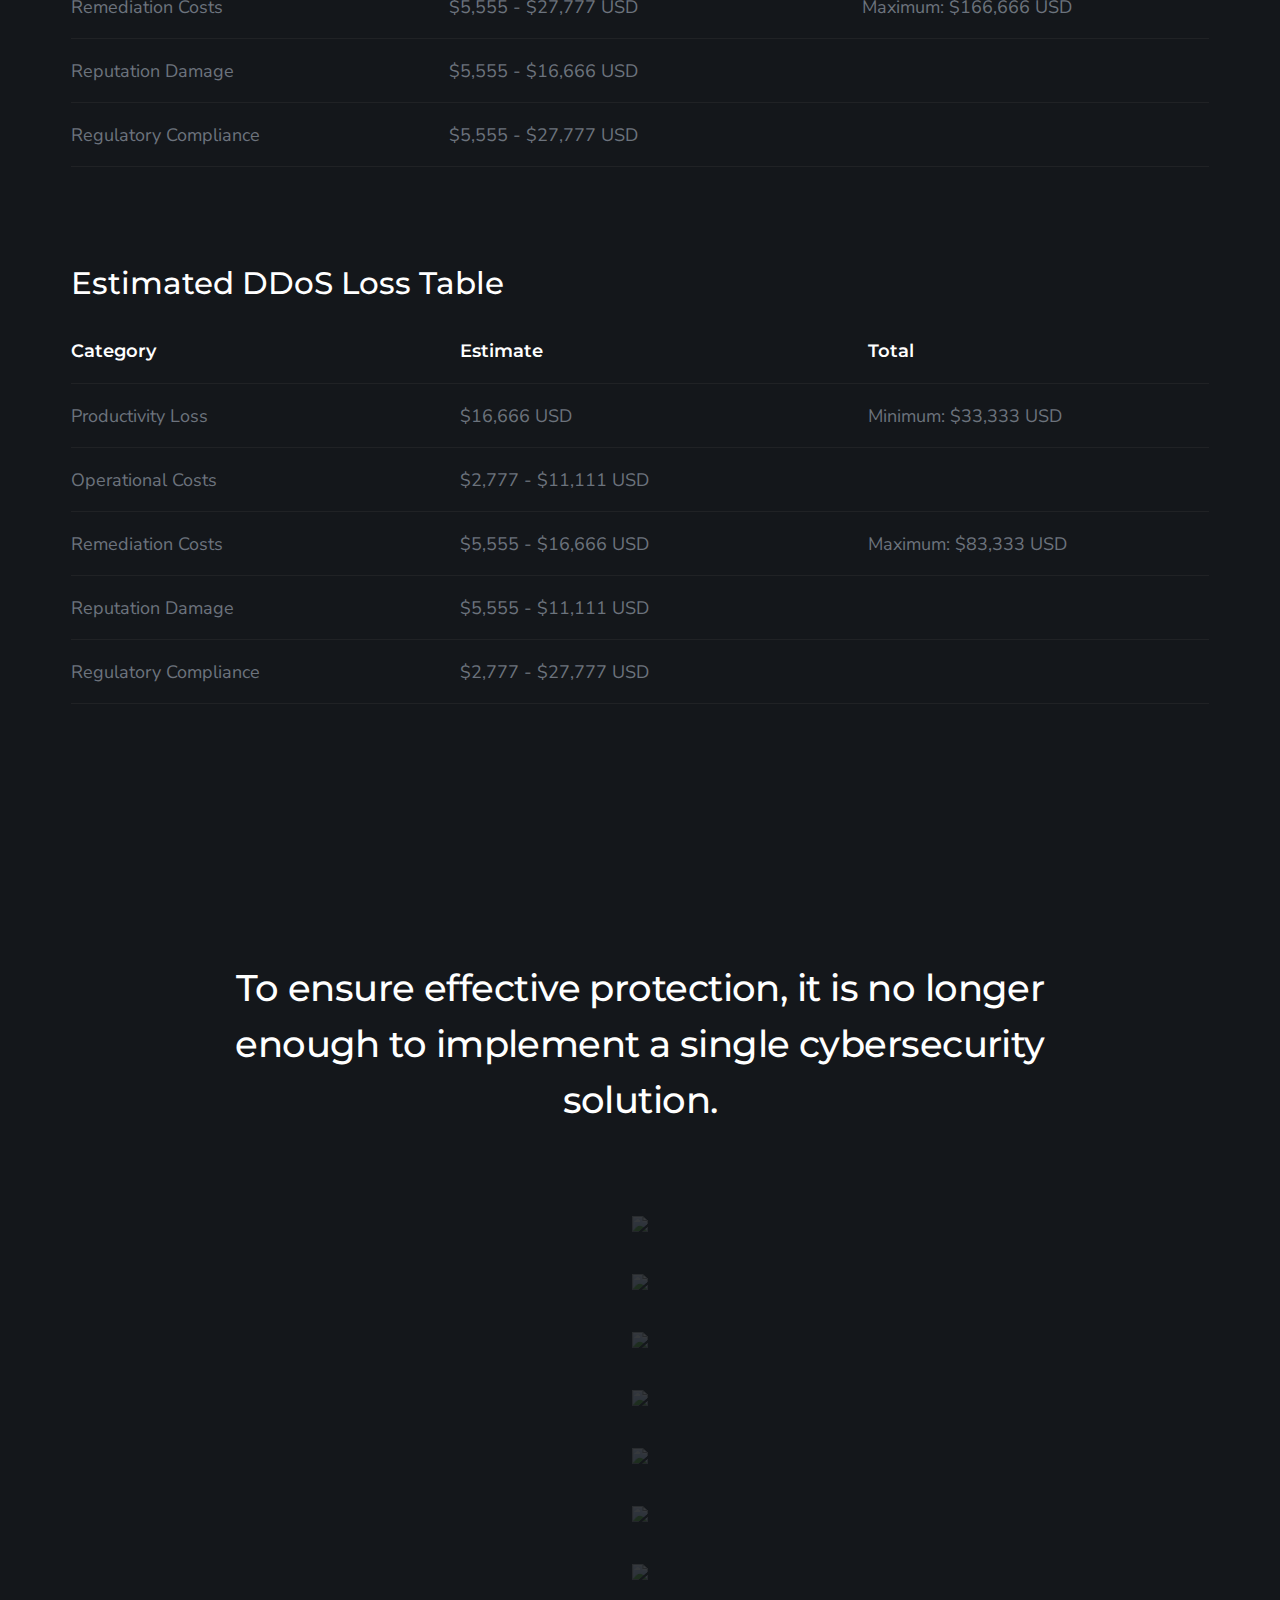
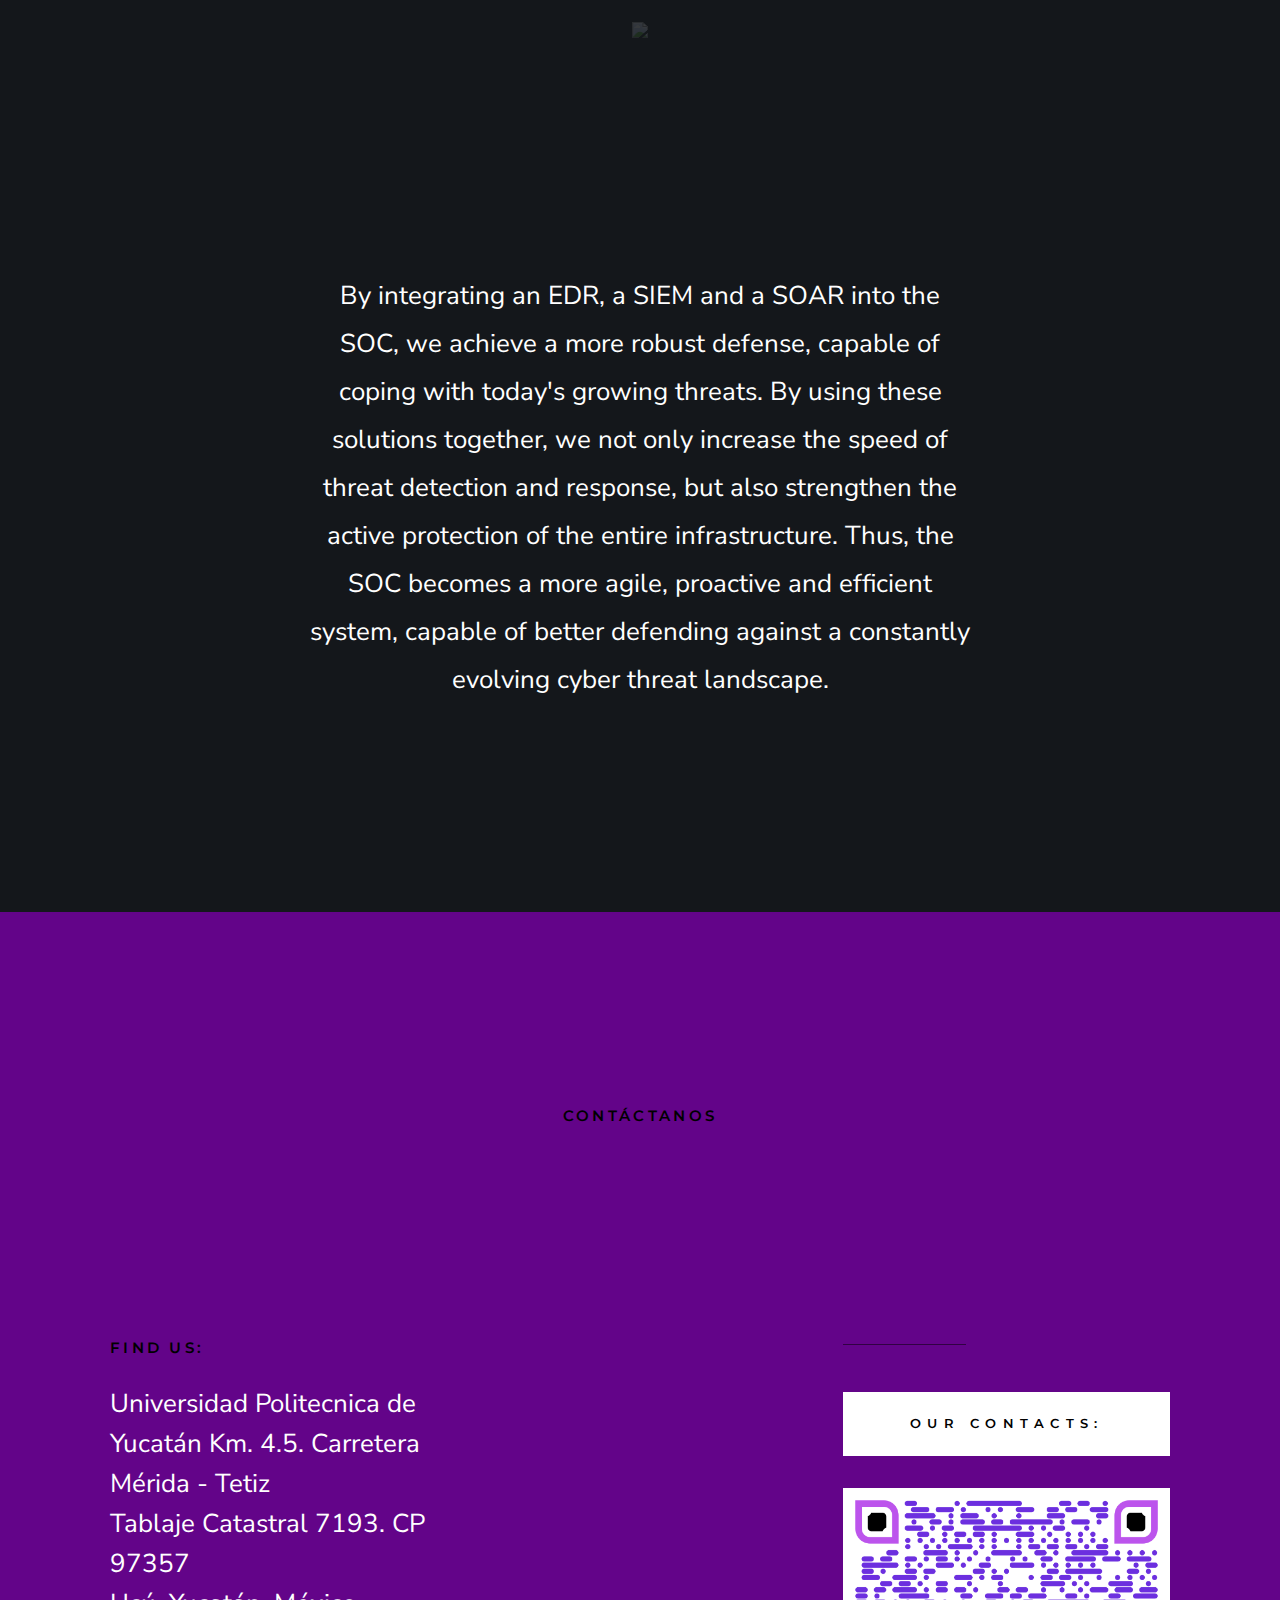
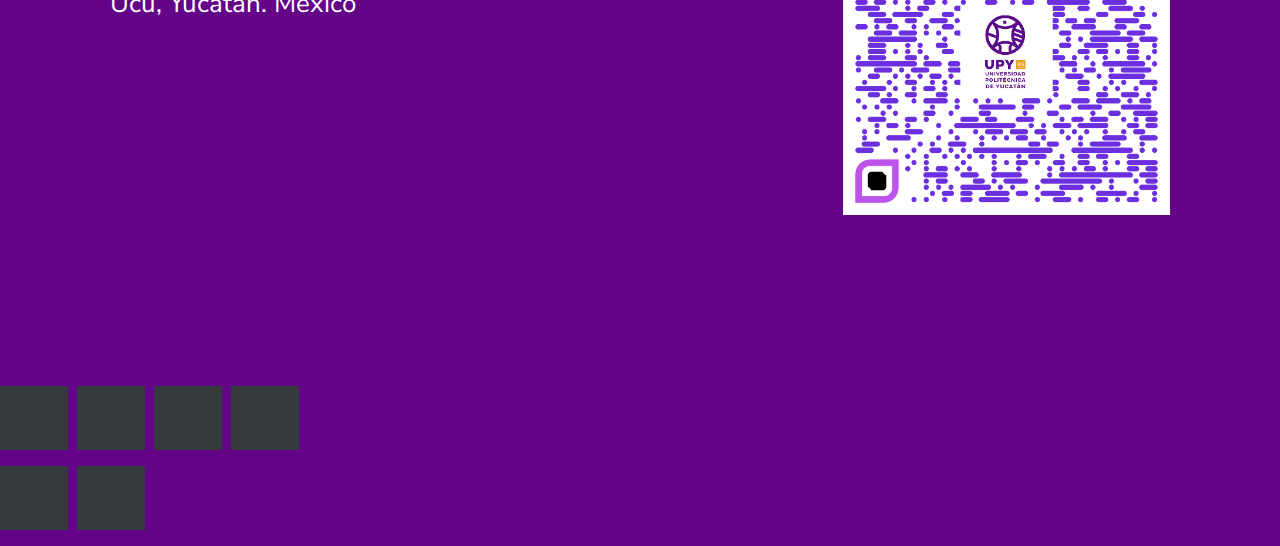
==== commit b3599c0d: "Refactor content in index.html to update headings, add information about SOC toolkit, fix a typo in " ====
--- a/index.html
+++ b/index.html
@@ -218,7 +218,12 @@
 Problematic statement.                </h1>
             </div>
             <div class="column large-6 w-900-stack">
-                
+                <p class="lead" data-aos="fade-up">
+                Velit deleniti harum sit beatae sint repellendus expedita. Omnis possimus 
+                sed rerum tenetur ea ab aut minima magnam. Deserunt sit cupiditate 
+                similique eveniet earum. Consectetur dolores maxime quisquam voluptate magni.
+                Ut ex unde rem quod ipsum consequatur. blanditiis temporibus pariatur voluptatibus molestiae.
+                </p>
             </div>
         </div>
 
@@ -366,90 +371,110 @@
 
     </section> <!-- end s-portfolio -->
 
-    <section id="about" class="s-about">
-
-        <div class="horizontal-line"></div>
-
-        <div class="row">
-            <div class="column large-12">
-
-                <div class="section-title" data-num="04" data-aos="fade-up">
-                    <h3 class="h6">Analisis</h3>
-                </div>
-
-            </div>
-
-            <div class="row">
-                <div class="column large-12 intro">
-                    <h1>Analysis of Different Tools with Costs</h1>
+
+<section id="about" class="s-about">
+
+    <div class="row s-porfolio__top">
+        <div class="column large-6 w-900-stack">
+            <div class="section-title" data-num="04" data-aos="fade-up">
+                <h3 class="h6">Analysis</h3>
+            </div>
+        </div>
+        <h1>Analysis of Different Tools with Costs</h1>
+    </div> <!-- end s-portfolio__top-->
+    
+    <div class="row testimonials collapse">
+        <div class="column large-12">
+    
+            <!-- Testimonial Slider -->
+            <div class="testimonial-slider" data-aos="fade-up">
+    
+                <!-- Primer Slide: SOCaaS by QUANTY -->
+                <div class="testimonial-slider__slide">
+                    <div class="intro">
+                        
+                        <h2>SOCaaS by QUANTY</h2>
+                        
+                        <p class="lead">
+                            <strong>Features:</strong>
+                        </p>
+                        <ul class="no-bullets">
+                            <li>50 Windows Servers (5 with agents)</li>
+                            <li>10 Linux Servers (5 with agents)</li>
+                            <li>300 Laptops/PCs (without agents)</li>
+                            <li>5 Switches</li>
+                            <li>1 Wireless Controller</li>
+                            <li>2 Firewalls</li>
+                            <li>1 Hypervisor</li>
+                            <li>2 Physical Network Sensors</li>
+                            <li>24/7 Monitoring and Support</li>
+                            <li>Regular Security Updates and Patches</li>
+                        </ul>
+                        
+                        <p class="lead">
+                            <strong>Total Annual Cost:</strong> $129,42 USD
+                        </p>
+                    </div>
+                </div> <!-- Fin del Primer Slide -->
             
-                    <h2>SOCaaS by QUANTY</h2>
-                    <p><strong>Features:</strong></p>
-                    <ul>
-                        <li><strong>Servers:</strong>
-                            <ul>
-                                <li>50 Windows servers (5 with agent)</li>
-                                <li>10 Linux servers (5 with agent)</li>
-                            </ul>
-                        </li>
-                        <li><strong>Endpoints:</strong>
-                            <ul>
-                                <li>300 laptops/PCs (without agent)</li>
-                            </ul>
-                        </li>
-                        <li><strong>Network Devices:</strong>
-                            <ul>
-                                <li>5 switches</li>
-                                <li>1 wireless controller</li>
-                                <li>2 firewalls</li>
-                                <li>1 hypervisor</li>
-                            </ul>
-                        </li>
-                        <li><strong>Sensors:</strong>
-                            <ul>
-                                <li>2 physical network sensors</li>
-                            </ul>
-                        </li>
-                    </ul>
-                    <p><strong>Total Cost:</strong> $10,785 USD <em>monthly</em></p>
-                </div>
-            </div>
+                <!-- Segundo Slide: Our Solution -->
+                <div class="testimonial-slider__slide">
+                    <div class="intro">
+                        <h2>Our Solution</h2>
+                        
+                        <p class="lead">
+                            <strong>Total Cost of Our Tools:</strong>
+                        </p>   
+                       
+                        <ul class="no-bullets">
+                            <li><strong>Wazuh (SIEM) Cost:</strong> $0 USD (Open Source)</li>
+                            <li><strong>Shuffle (SOAR) Cost:</strong> $960 USD annually</li>
+                            <li><strong>DFIR-IRIS (CASE Manager) Cost:</strong> $0 USD (Open Source)</li>
+                            <li><strong>Malwarebytes (EDR) Cost:</strong> $29,700 USD annually</li>
+                            <li><strong>SOC Engineers Cost:</strong> $47,556 USD annually</li>
+                            <li><strong>Total Annual Cost:</strong> $78,216 USD</li>
+                        </ul>
+                        <p class="lead">
+                            <strong>Total Annual Cost:</strong> $78,216 USD
+                        </p>
+                    </div>
+                </div> <!-- Fin del Segundo Slide -->
             
-            <hr>
+                <!-- Tercer Slide: Azure Sentinel -->
+                <div class="testimonial-slider__slide">
+                    <div class="intro">
+                        <h2>Azure Sentinel</h2>
+                        <p class="lead">
+                            <strong>For a medium-sized company:</strong>
+                        </p>
+                        <ul class="no-bullets">
+
+                                <ul class="no-bullets">
+                                    <li>$2.46 USD per GB of data ingested into the platform.</li>
+                                    <li>For a volume of 100 GB daily:</li>
+                                    <li>100 GB x $2.46 USD = $246 USD daily</li>                     
+                                    <li><strong>Additional Costs:</strong></li> 
+                                    <li>Integration and setup fees</li>
+                                    <li>Training and onboarding for SOC engineers</li>
+                                </ul>
+                        </ul>
+                        <p class="lead">
+                            <strong>Total Annual Cost:</strong> $89,790 USD
+                        </p>
+                    </div>
+                </div> <!-- Fin del Tercer Slide -->
             
-            <div class="row">
-                <div class="column large-12 intro">
-                    <h2>Our Solution</h2>
-                    <h3>Total Cost of Our Tools:</h3>
-                    <ul>
-                        <li><strong>Wazuh (SIEM):</strong> $0 USD (Open Source)</li>
-                        <li><strong>Shuffle (SOAR):</strong> $960 USD <em>annually</em></li>
-                        <li><strong>DFIR-IRIS (Case Manager):</strong> $0 USD (Open Source)</li>
-                        <li><strong>Malwarebytes (EDR):</strong> $29,700 USD <em>annually</em></li>
-                        <li><strong>SOC Engineers:</strong> $47,556 USD <em>annually</em></li>
-                    </ul>
-                    <p><strong>Total Annual Cost:</strong> $78,216 USD</p>
-                </div>
-            </div>
+            </div> <!-- Fin del Testimonial Slider -->
             
-            <hr>
-            
-            <div class="row">
-                <div class="column large-12 intro">
-                    <h2>Azure Sentinel</h2>
-                    <h3>Cost:</h3>
-                    <ul>
-                        <li><strong>Data Ingestion Rate:</strong> $2.46 USD per GB of data ingested into the platform.</li>
-                        <li><strong>For a Medium-Sized Company (100 GB daily):</strong>
-                            <ul>
-                                <li><strong>Daily Cost:</strong> 100 GB x $2.46 USD = $246 USD</li>
-                                <li><strong>Annual Cost:</strong> $246 USD x 365 days = $89,790 USD</li>
-                            </ul>
-                        </li>
-                    </ul>
-                </div>
-            </div>
-            
+        
+        </div> <!-- End of Column Large-12 -->
+    </div> <!-- End of Row Testimonials Collapse -->
+    
+        
+</section> <!-- end s-portfolio -->
+
+
+
 
 
     <section id="about" class="s-about">
@@ -498,86 +523,86 @@
 
             <div class="column large-12">
         
-                <h3>Tabla de pérdidas estimadas Ransomware</h3>
+                <h3>Estimated Ransomware Loss Table</h3>
                 <div class="table-responsive">
-                    <table>
-                        <thead>
-                            <tr>
-                                <th>Aspectos</th>
-                                <th>Estimación</th>
+                    <table class="table table-striped table-bordered">
+                        <thead class="thead-dark">
+                            <tr>
+                                <th>Category</th>
+                                <th>Estimate</th>
                                 <th>Total</th>
                             </tr>
                         </thead>
                         <tbody>
                             <tr>
-                                <td>Costo de rescate</td>
-                                <td>$200,000 - $1,000,000 MXN</td>
-                                <td>Mínimo: $670,000 MXN</td>
-                            </tr>
-                            <tr>
-                                <td>Pérdida productividad</td>
-                                <td>$120,000 MXN</td>
+                                <td>Ransom Cost</td>
+                                <td>$11,111 - $55,556 USD</td>
+                                <td>Minimum: $37,222 USD</td>
+                            </tr>
+                            <tr>
+                                <td>Productivity Loss</td>
+                                <td>$6,666 USD</td>
                                 <td></td>
                             </tr>
                             <tr>
-                                <td>Pérdida de ingresos</td>
-                                <td>$400,000 MXN</td>
+                                <td>Revenue Loss</td>
+                                <td>$22,222 USD</td>
                                 <td></td>
                             </tr>
                             <tr>
-                                <td>Costos de remediación</td>
-                                <td>$100,000 - $500,000 MXN</td>
-                                <td>Máximo: $3,000,000 MXN</td>
-                            </tr>
-                            <tr>
-                                <td>Daños a la reputación</td>
-                                <td>$100,000 - $300,000 MXN</td>
+                                <td>Remediation Costs</td>
+                                <td>$5,555 - $27,777 USD</td>
+                                <td>Maximum: $166,666 USD</td>
+                            </tr>
+                            <tr>
+                                <td>Reputation Damage</td>
+                                <td>$5,555 - $16,666 USD</td>
                                 <td></td>
                             </tr>
                             <tr>
-                                <td>Cumplimiento regulatorio</td>
-                                <td>$100,000 - $500,000 MXN</td>
+                                <td>Regulatory Compliance</td>
+                                <td>$5,555 - $27,777 USD</td>
                                 <td></td>
                             </tr>
                         </tbody>
                     </table>
                 </div>
-        
-                <h3>Tabla de pérdidas estimadas DDoS</h3>
+            
+                <h3>Estimated DDoS Loss Table</h3>
                 <div class="table-responsive">
-                    <table>
-                        <thead>
-                            <tr>
-                                <th>Aspectos</th>
-                                <th>Estimación</th>
+                    <table class="table table-striped table-bordered">
+                        <thead class="thead-dark">
+                            <tr>
+                                <th>Category</th>
+                                <th>Estimate</th>
                                 <th>Total</th>
                             </tr>
                         </thead>
                         <tbody>
                             <tr>
-                                <td>Pérdida productividad</td>
-                                <td>$300,000 MXN</td>
-                                <td>Mínimo: $600,000 MXN</td>
-                            </tr>
-                            <tr>
-                                <td>Costos Operativos</td>
-                                <td>$50,000 - $200,000 MXN</td>
+                                <td>Productivity Loss</td>
+                                <td>$16,666 USD</td>
+                                <td>Minimum: $33,333 USD</td>
+                            </tr>
+                            <tr>
+                                <td>Operational Costs</td>
+                                <td>$2,777 - $11,111 USD</td>
                                 <td></td>
                             </tr>
                             <tr>
-                                <td>Costos de Remediación</td>
-                                <td>$100,000 - $300,000 MXN</td>
-                                <td>Máximo: $1,500,000 MXN</td>
-                            </tr>
-                            <tr>
-                                <td>Daños a la Reputación</td>
-                                <td>$100,000 - $200,000 MXN</td>
+                                <td>Remediation Costs</td>
+                                <td>$5,555 - $16,666 USD</td>
+                                <td>Maximum: $83,333 USD</td>
+                            </tr>
+                            <tr>
+                                <td>Reputation Damage</td>
+                                <td>$5,555 - $11,111 USD</td>
                                 <td></td>
                             </tr>
                             <tr>
-                                <td>Cumplimiento regulatorio</td>
-                                <td>$50,000 - $500,000 MXN</td>
-                                
+                                <td>Regulatory Compliance</td>
+                                <td>$2,777 - $27,777 USD</td>
+                                <td></td>
                             </tr>
                         </tbody>
                     </table>
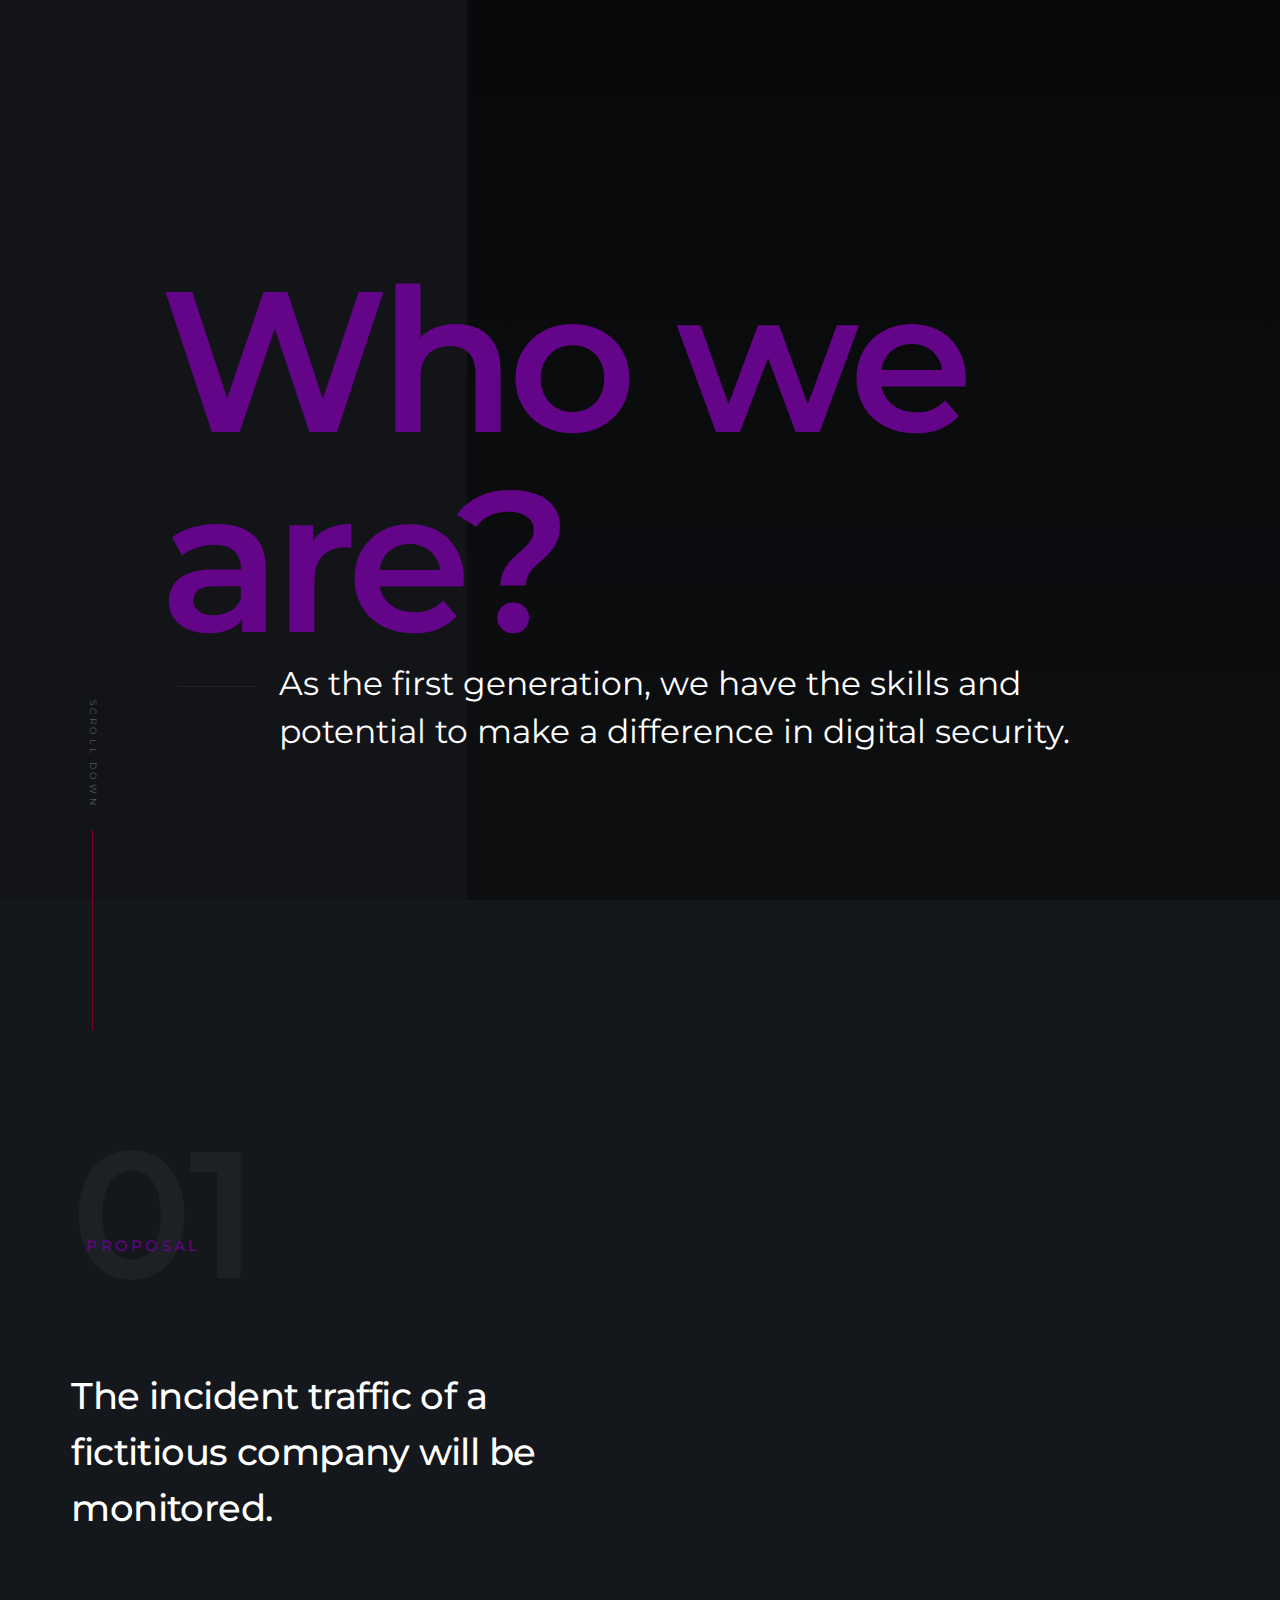
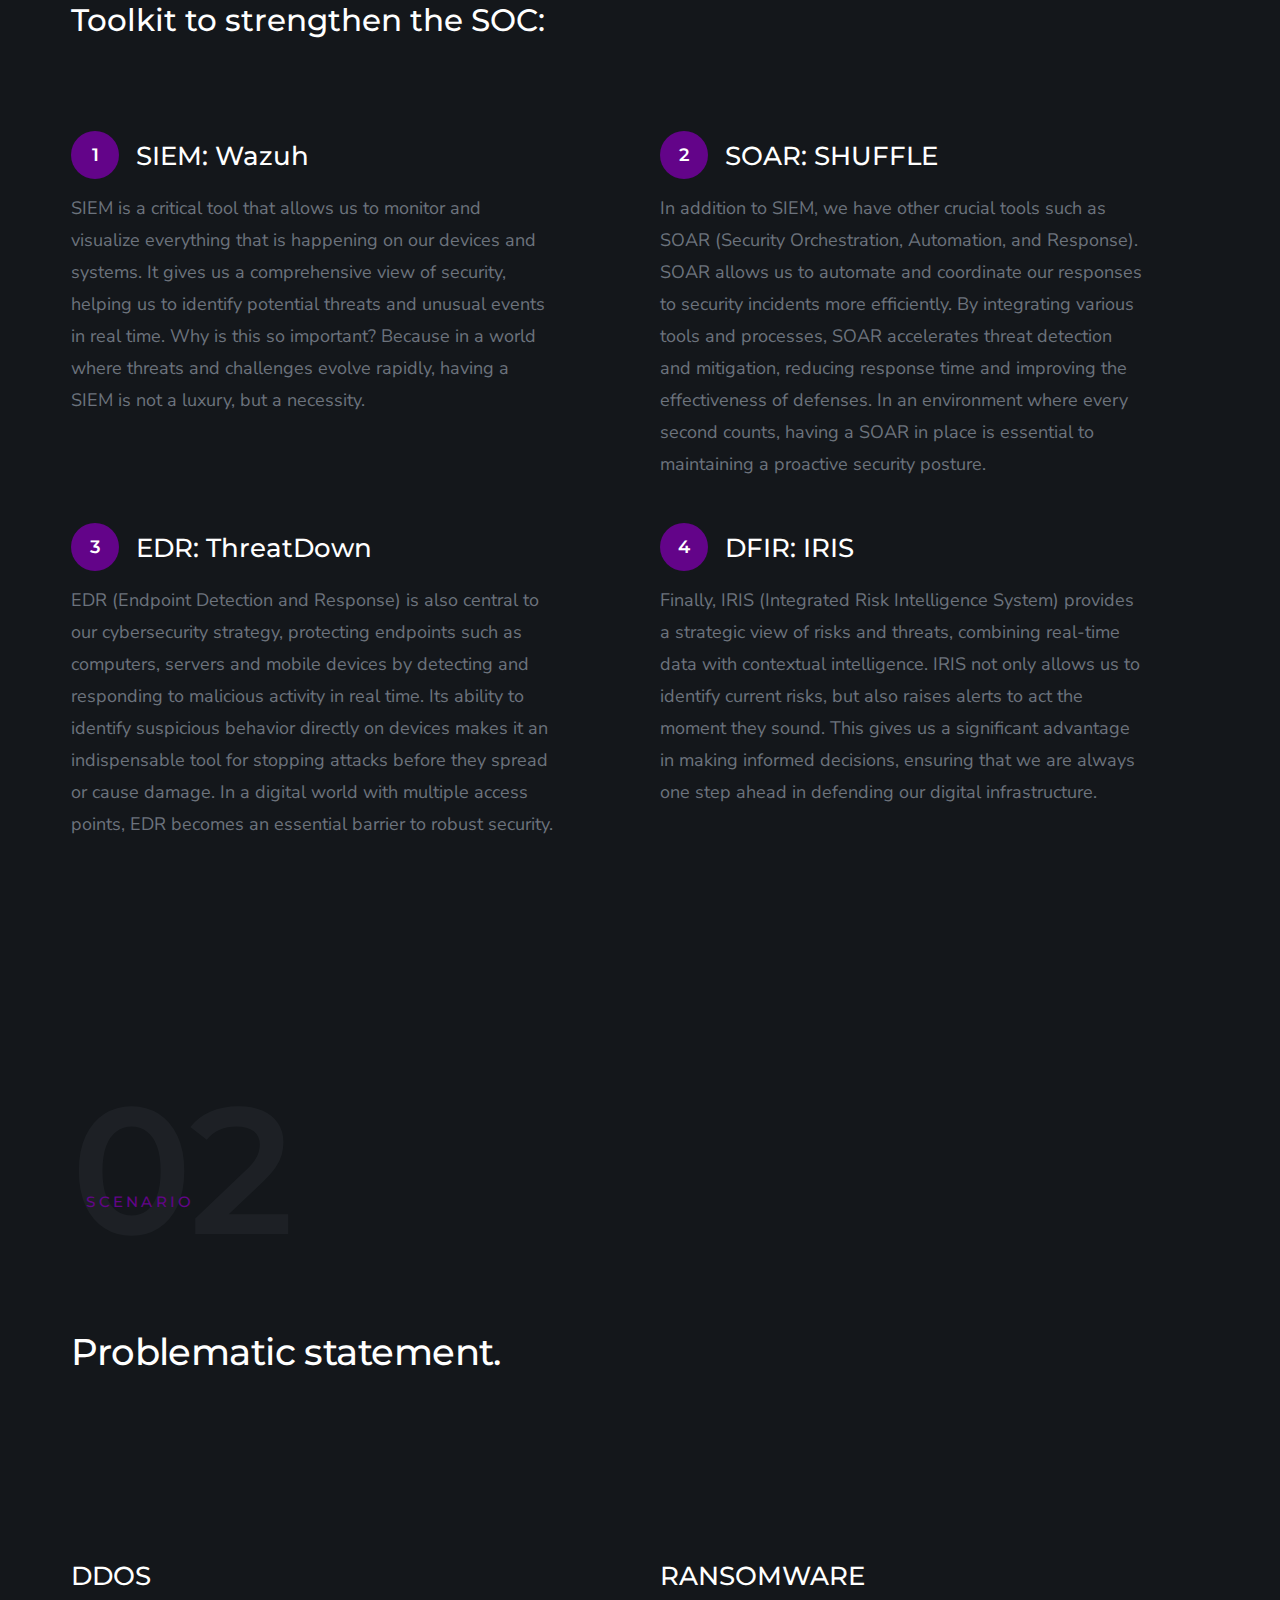
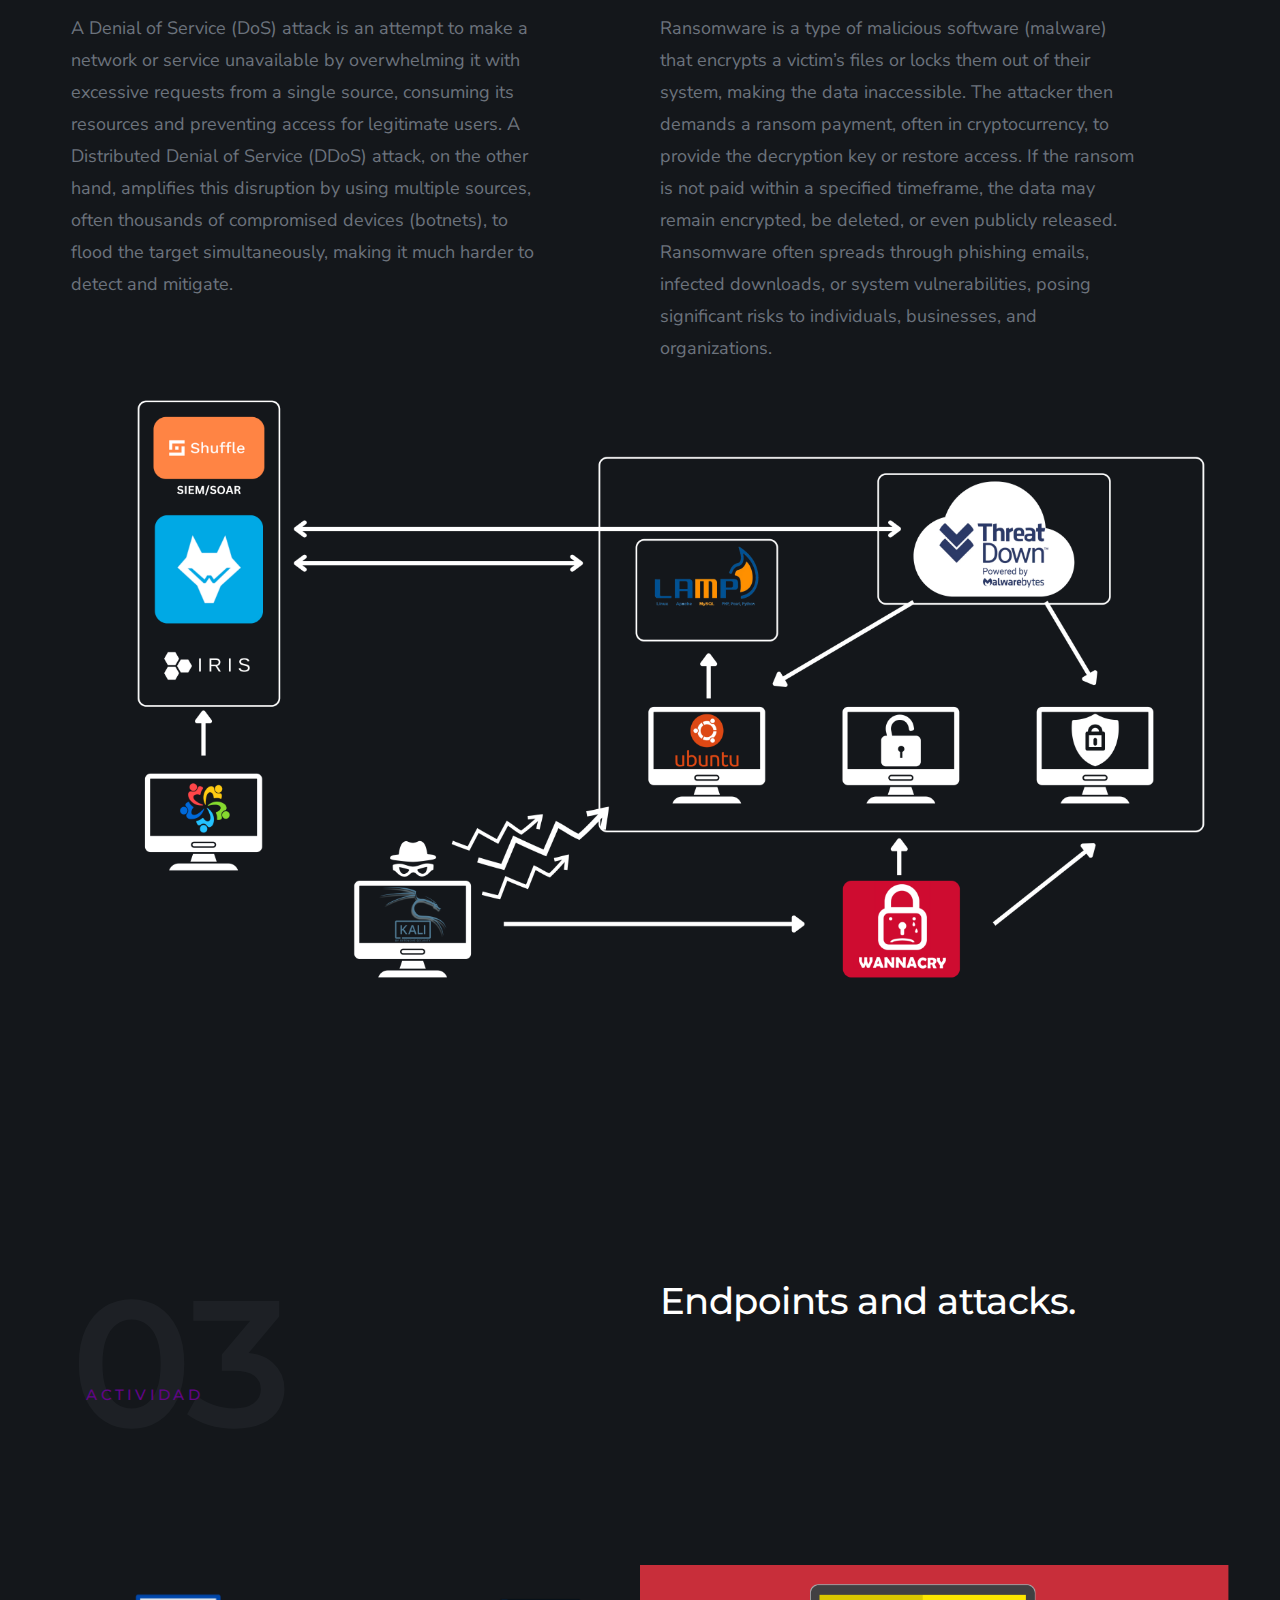
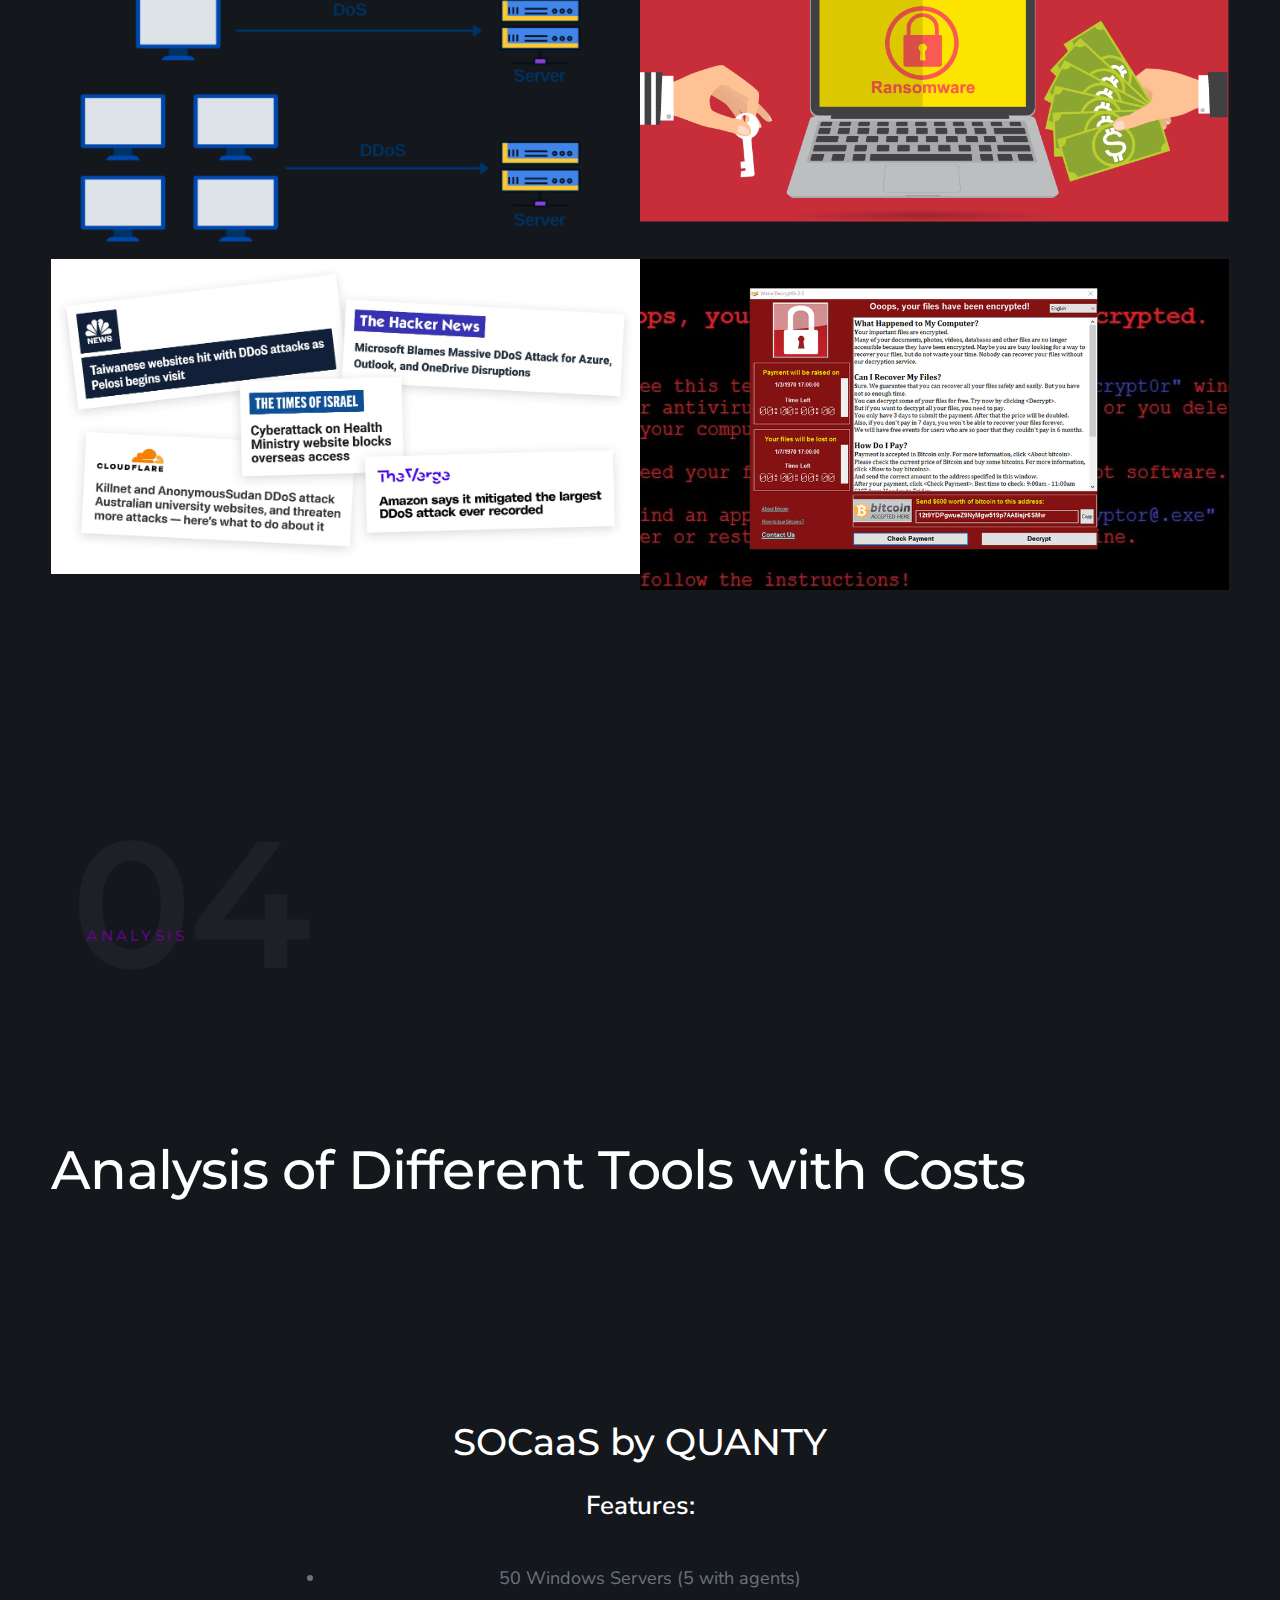
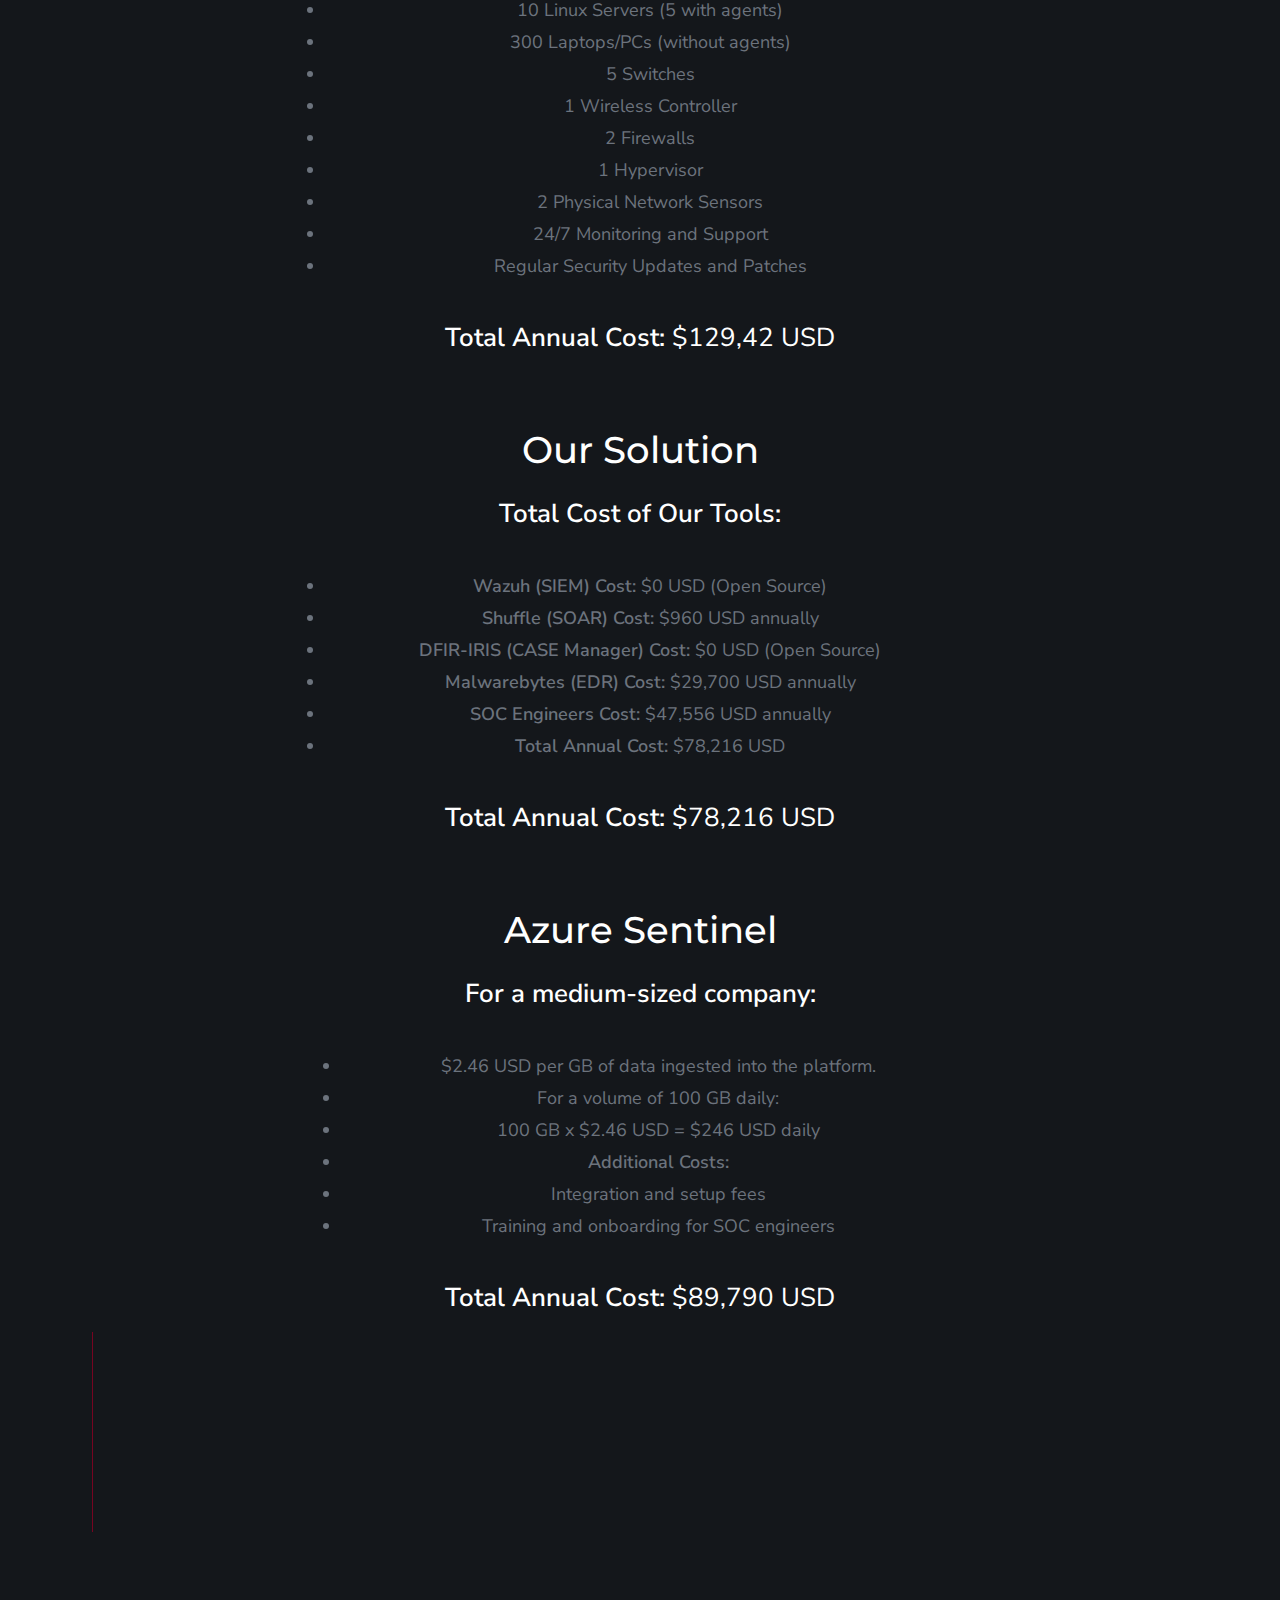
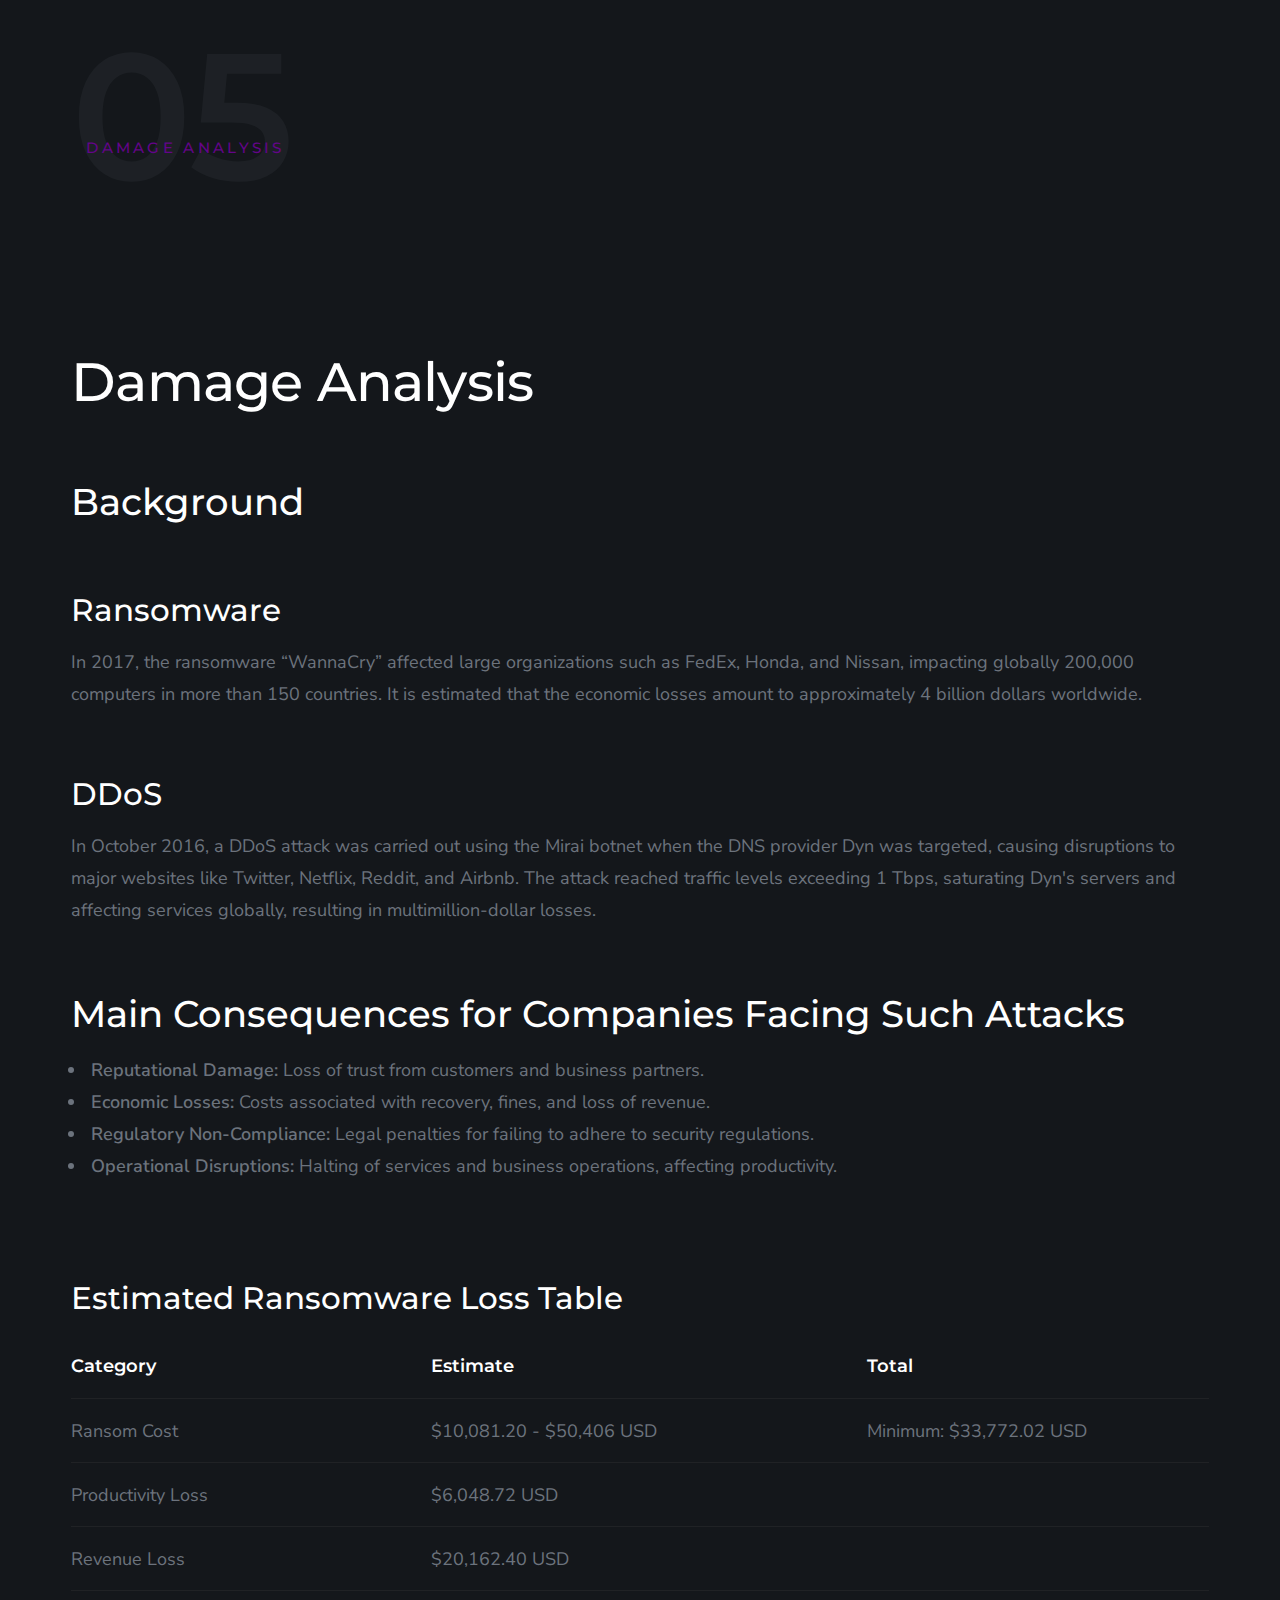
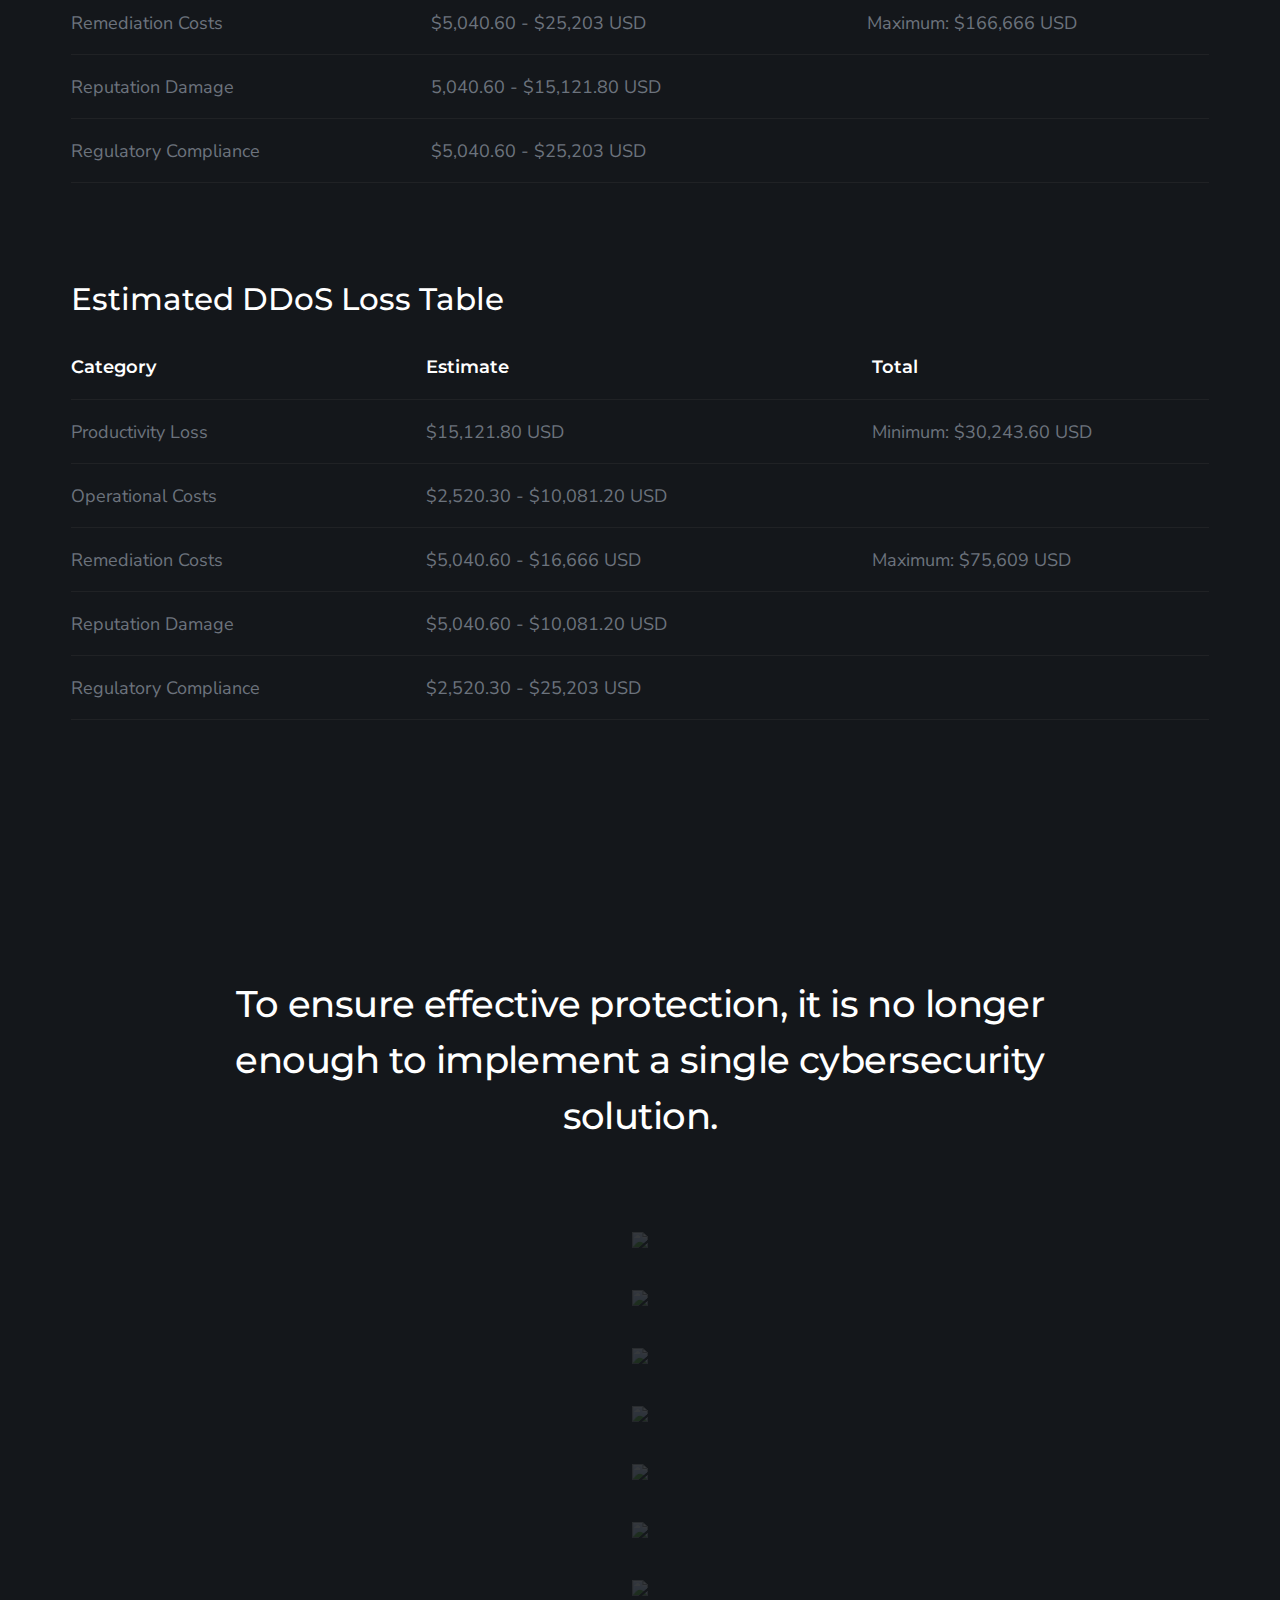
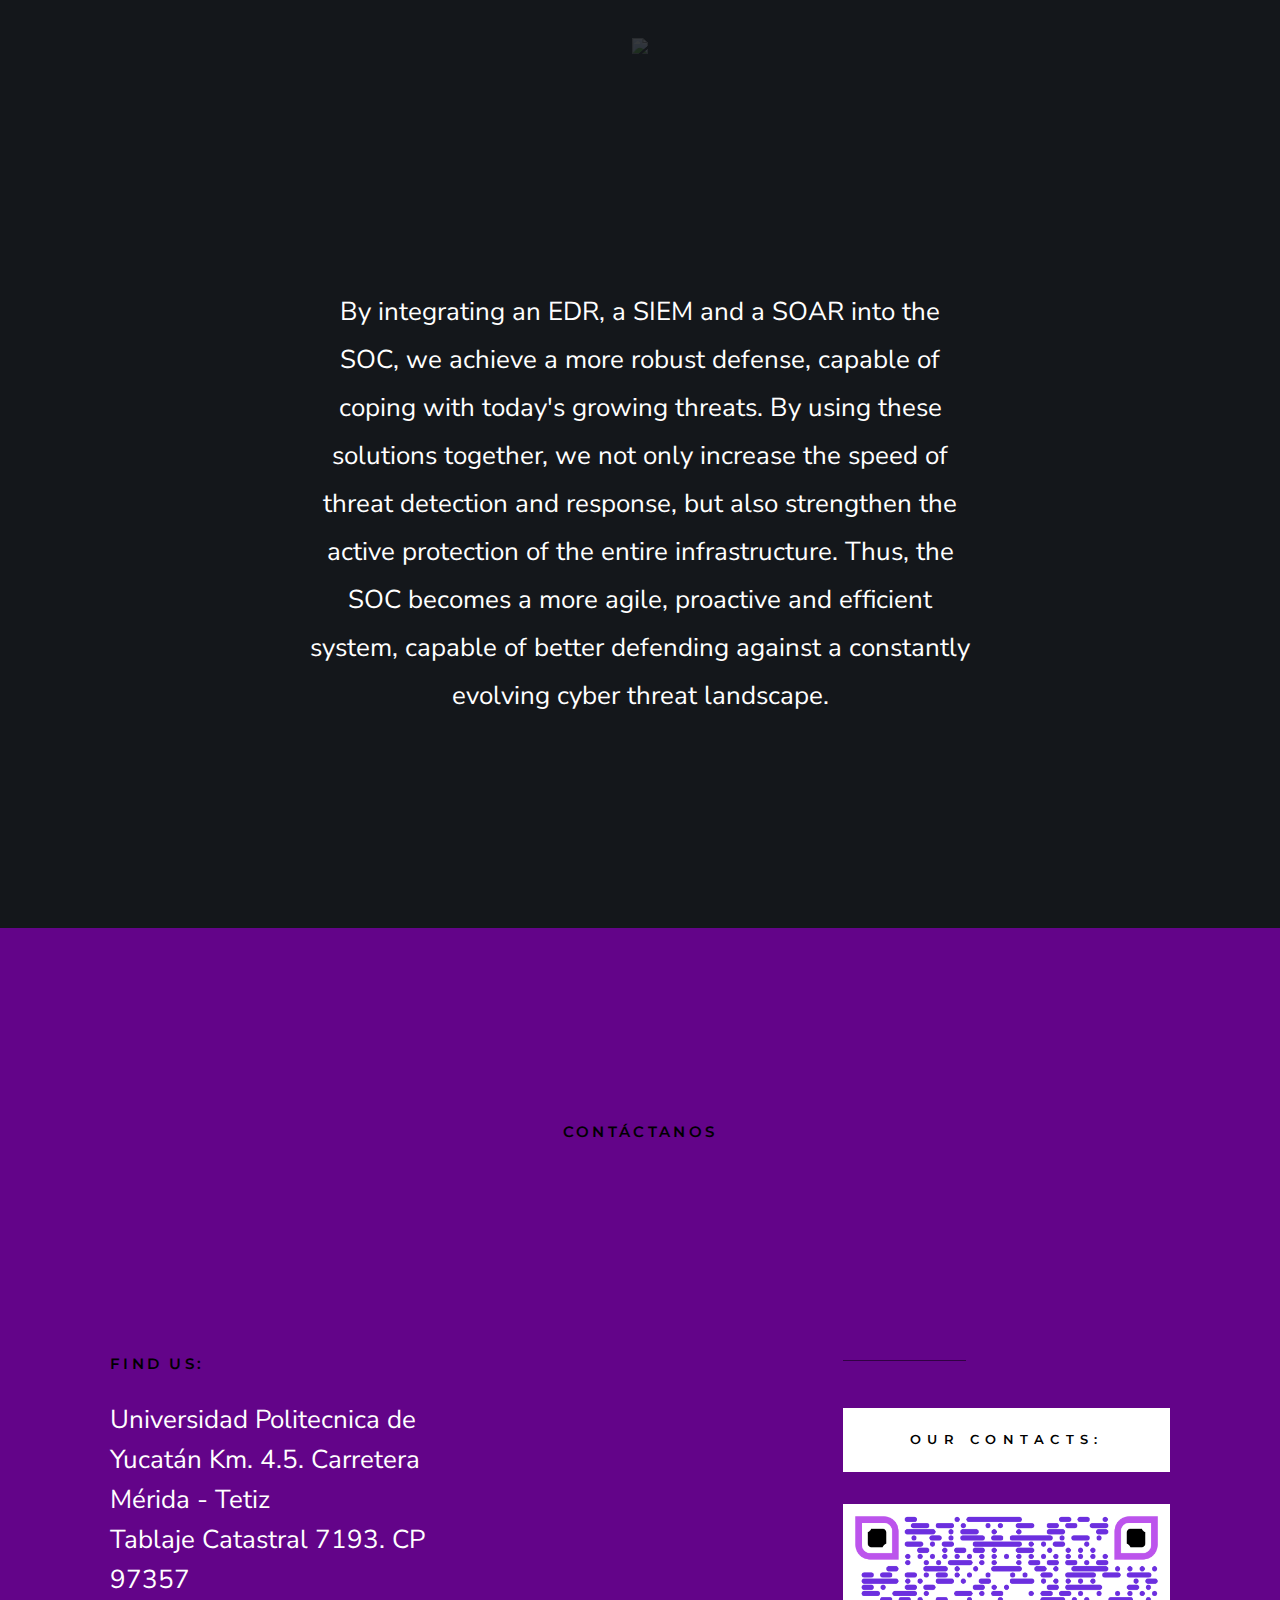
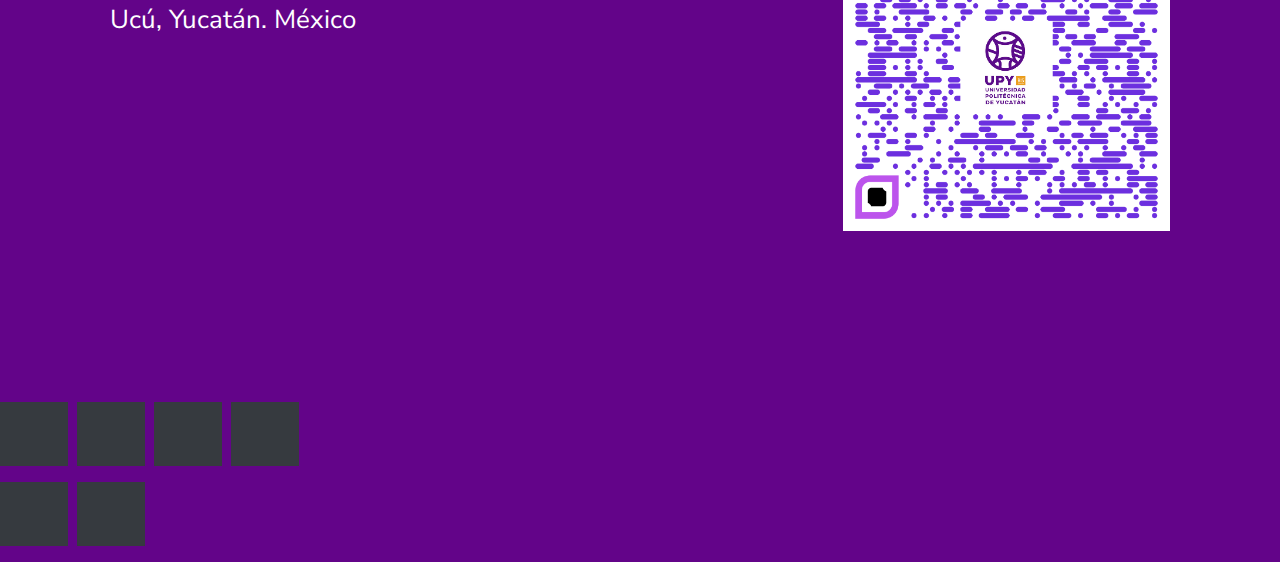
==== commit 6f788556: "Refactor content in index.html to update headings, add information about SOC toolkit, fix a typo in " ====
--- a/index.html
+++ b/index.html
@@ -60,7 +60,7 @@
         </div>
 
         <div class="s-header__content">
-    
+ <!--   
             <nav class="s-header__nav-wrap">
                 <ul class="s-header__nav">
                     <li><a class="smoothscroll" href="#hero" title="Intro">Home</a></li>
@@ -217,14 +217,7 @@
                 <h1 class="display-1" data-aos="fade-up">
 Problematic statement.                </h1>
             </div>
-            <div class="column large-6 w-900-stack">
-                <p class="lead" data-aos="fade-up">
-                Velit deleniti harum sit beatae sint repellendus expedita. Omnis possimus 
-                sed rerum tenetur ea ab aut minima magnam. Deserunt sit cupiditate 
-                similique eveniet earum. Consectetur dolores maxime quisquam voluptate magni.
-                Ut ex unde rem quod ipsum consequatur. blanditiis temporibus pariatur voluptatibus molestiae.
-                </p>
-            </div>
+            
         </div>
 
         <div class="row block-large-1-2 block-tab-full s-services__services item-list">
@@ -233,10 +226,7 @@
                 <h3 class="item-title">DDOS</h3>
                 <p>
                      
-A DDoS (Distributed Denial of Service Attack) 
-is a cyber attack where multiple devices send massive traffic to a server or network to 
-send massive traffic to a server or network to overload it, 
-causing interruptions or blockages in its services.
+                    A Denial of Service (DoS) attack is an attempt to make a network or service unavailable by overwhelming it with excessive requests from a single source, consuming its resources and preventing access for legitimate users. A Distributed Denial of Service (DDoS) attack, on the other hand, amplifies this disruption by using multiple sources, often thousands of compromised devices (botnets), to flood the target simultaneously, making it much harder to detect and mitigate.
 
                 </p>
             </div>
@@ -245,11 +235,7 @@
                 <h3 class="item-title">RANSOMWARE</h3>
                 <p>
                      
-Ransomware is a type of malware that locks or encrypts a victim's files by 
-encrypts a victim's files, demanding a payment (ransom) to restore access. 
-(ransom) to restore access. Its aim is to 
-to extort money from users or companies in exchange for releasing the 
-the hijacked data.
+                    Ransomware is a type of malicious software (malware) that encrypts a victim’s files or locks them out of their system, making the data inaccessible. The attacker then demands a ransom payment, often in cryptocurrency, to provide the decryption key or restore access. If the ransom is not paid within a specified timeframe, the data may remain encrypted, be deleted, or even publicly released. Ransomware often spreads through phishing emails, infected downloads, or system vulnerabilities, posing significant risks to individuals, businesses, and organizations.
 
                 </p>
             </div>
@@ -536,32 +522,32 @@
                         <tbody>
                             <tr>
                                 <td>Ransom Cost</td>
-                                <td>$11,111 - $55,556 USD</td>
-                                <td>Minimum: $37,222 USD</td>
+                                <td>$10,081.20 - $50,406 USD</td>
+                                <td>Minimum: $33,772.02 USD</td>
                             </tr>
                             <tr>
                                 <td>Productivity Loss</td>
-                                <td>$6,666 USD</td>
+                                <td>$6,048.72 USD</td>
                                 <td></td>
                             </tr>
                             <tr>
                                 <td>Revenue Loss</td>
-                                <td>$22,222 USD</td>
+                                <td>$20,162.40 USD</td>
                                 <td></td>
                             </tr>
                             <tr>
                                 <td>Remediation Costs</td>
-                                <td>$5,555 - $27,777 USD</td>
+                                <td>$5,040.60 - $25,203 USD</td>
                                 <td>Maximum: $166,666 USD</td>
                             </tr>
                             <tr>
                                 <td>Reputation Damage</td>
-                                <td>$5,555 - $16,666 USD</td>
+                                <td>5,040.60 - $15,121.80 USD</td>
                                 <td></td>
                             </tr>
                             <tr>
                                 <td>Regulatory Compliance</td>
-                                <td>$5,555 - $27,777 USD</td>
+                                <td>$5,040.60 - $25,203 USD</td>
                                 <td></td>
                             </tr>
                         </tbody>
@@ -581,27 +567,27 @@
                         <tbody>
                             <tr>
                                 <td>Productivity Loss</td>
-                                <td>$16,666 USD</td>
-                                <td>Minimum: $33,333 USD</td>
+                                <td>$15,121.80 USD</td>
+                                <td>Minimum: $30,243.60 USD</td>
                             </tr>
                             <tr>
                                 <td>Operational Costs</td>
-                                <td>$2,777 - $11,111 USD</td>
+                                <td>$2,520.30 - $10,081.20 USD</td>
                                 <td></td>
                             </tr>
                             <tr>
                                 <td>Remediation Costs</td>
-                                <td>$5,555 - $16,666 USD</td>
-                                <td>Maximum: $83,333 USD</td>
+                                <td>$5,040.60 - $16,666 USD</td>
+                                <td>Maximum: $75,609 USD</td>
                             </tr>
                             <tr>
                                 <td>Reputation Damage</td>
-                                <td>$5,555 - $11,111 USD</td>
+                                <td>$5,040.60 - $10,081.20 USD</td>
                                 <td></td>
                             </tr>
                             <tr>
                                 <td>Regulatory Compliance</td>
-                                <td>$2,777 - $27,777 USD</td>
+                                <td>$2,520.30 - $25,203 USD</td>
                                 <td></td>
                             </tr>
                         </tbody>
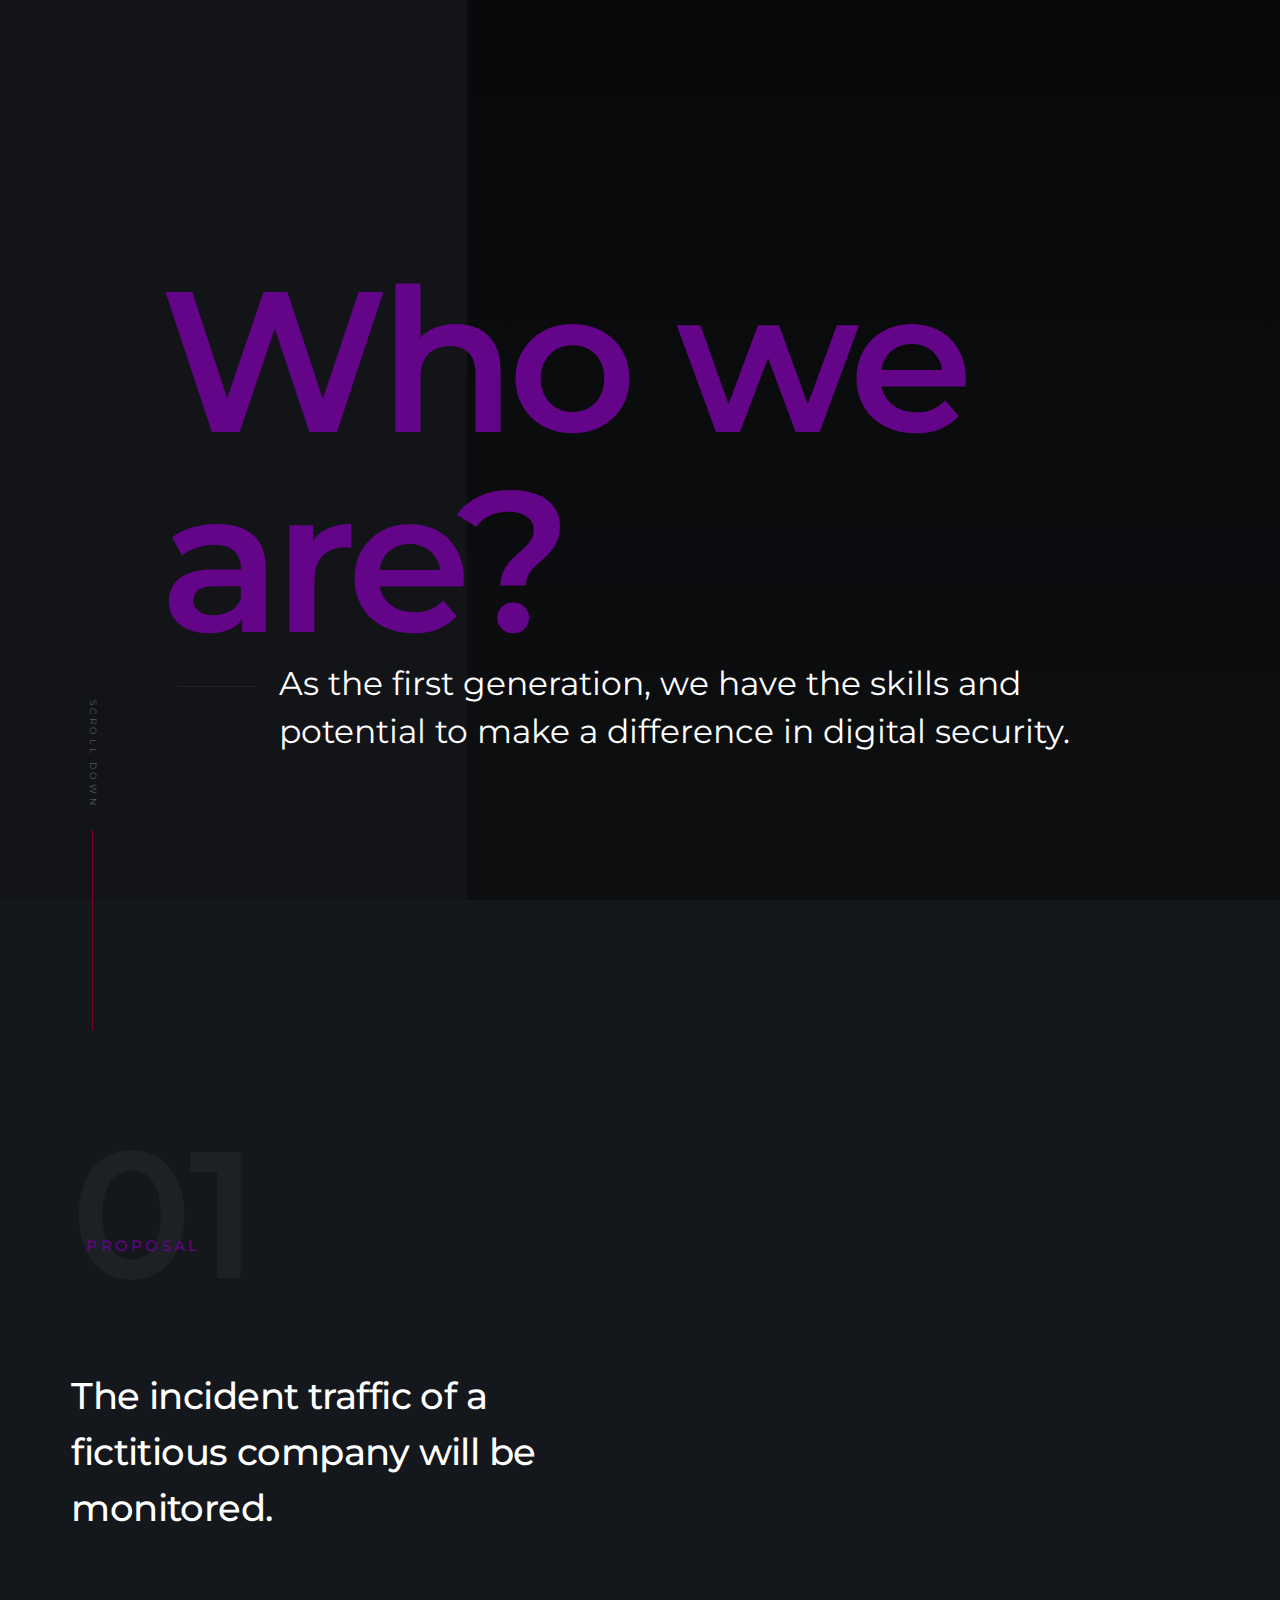
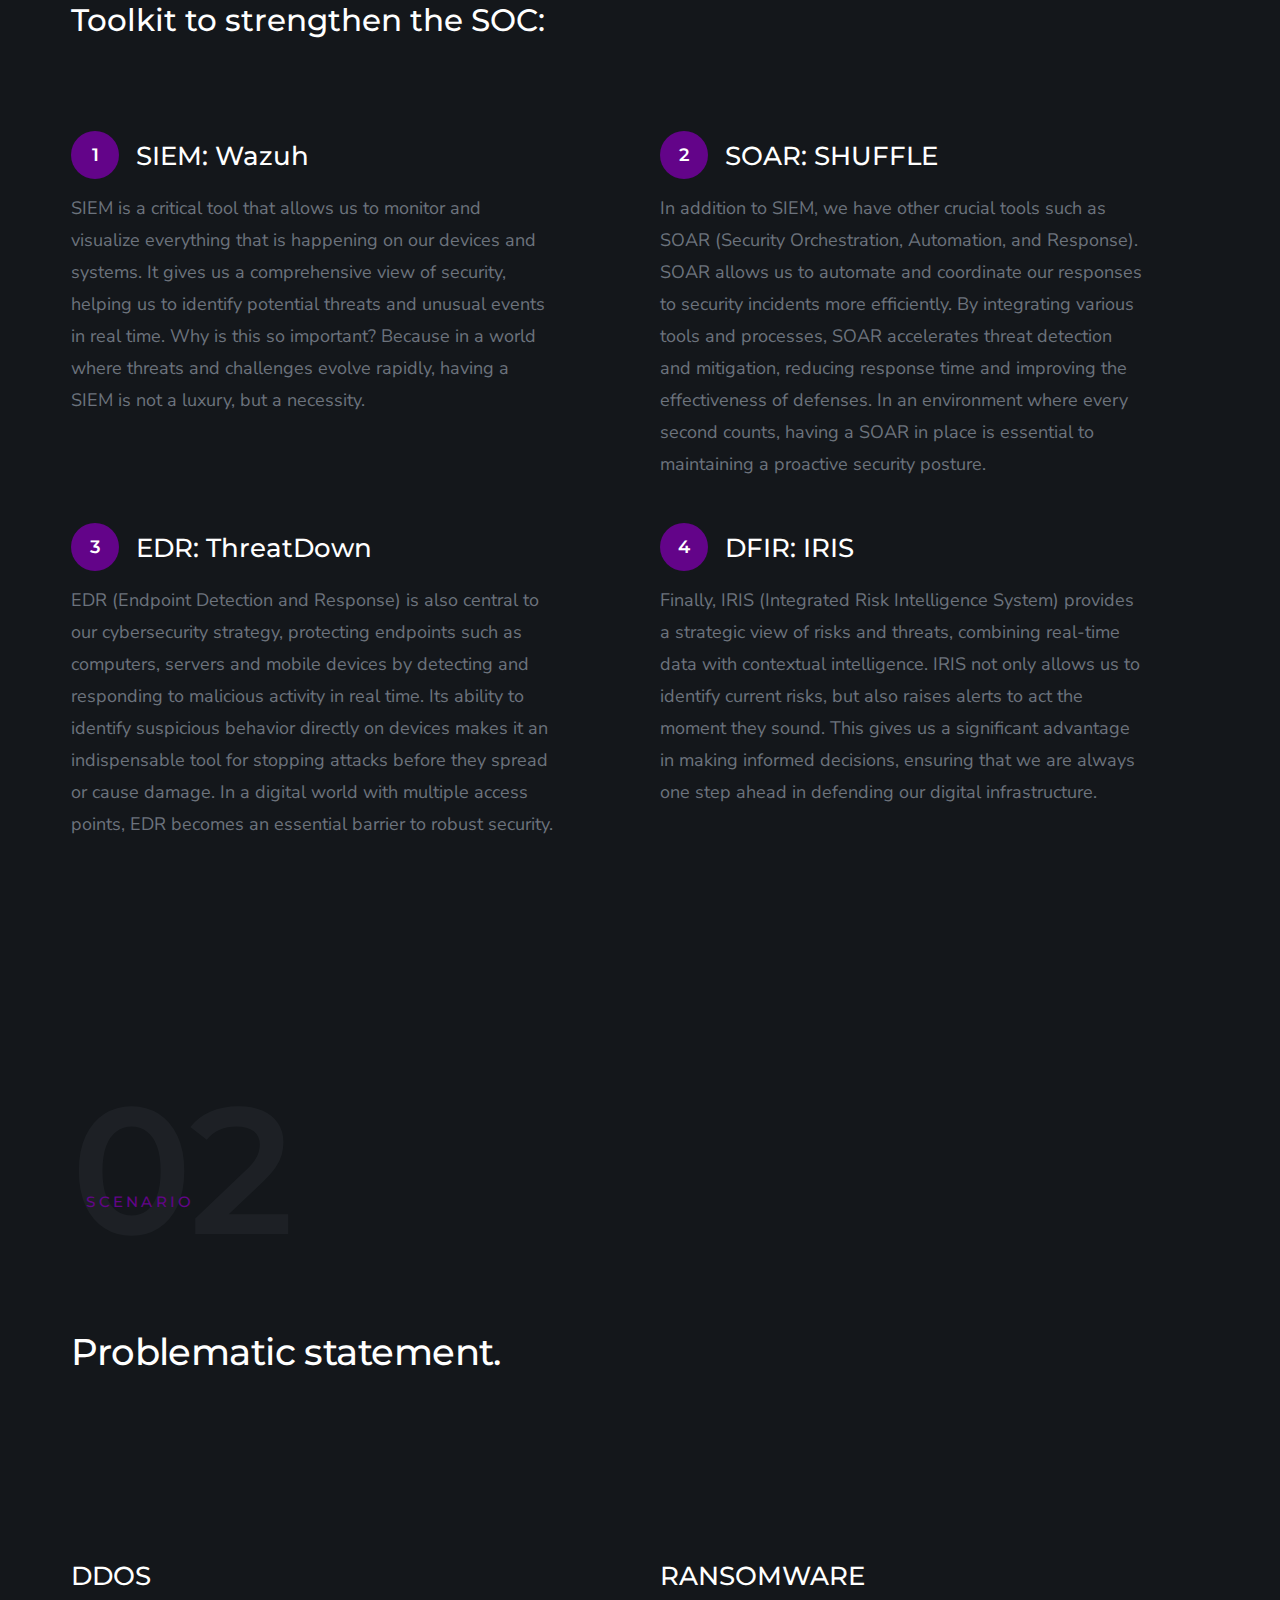
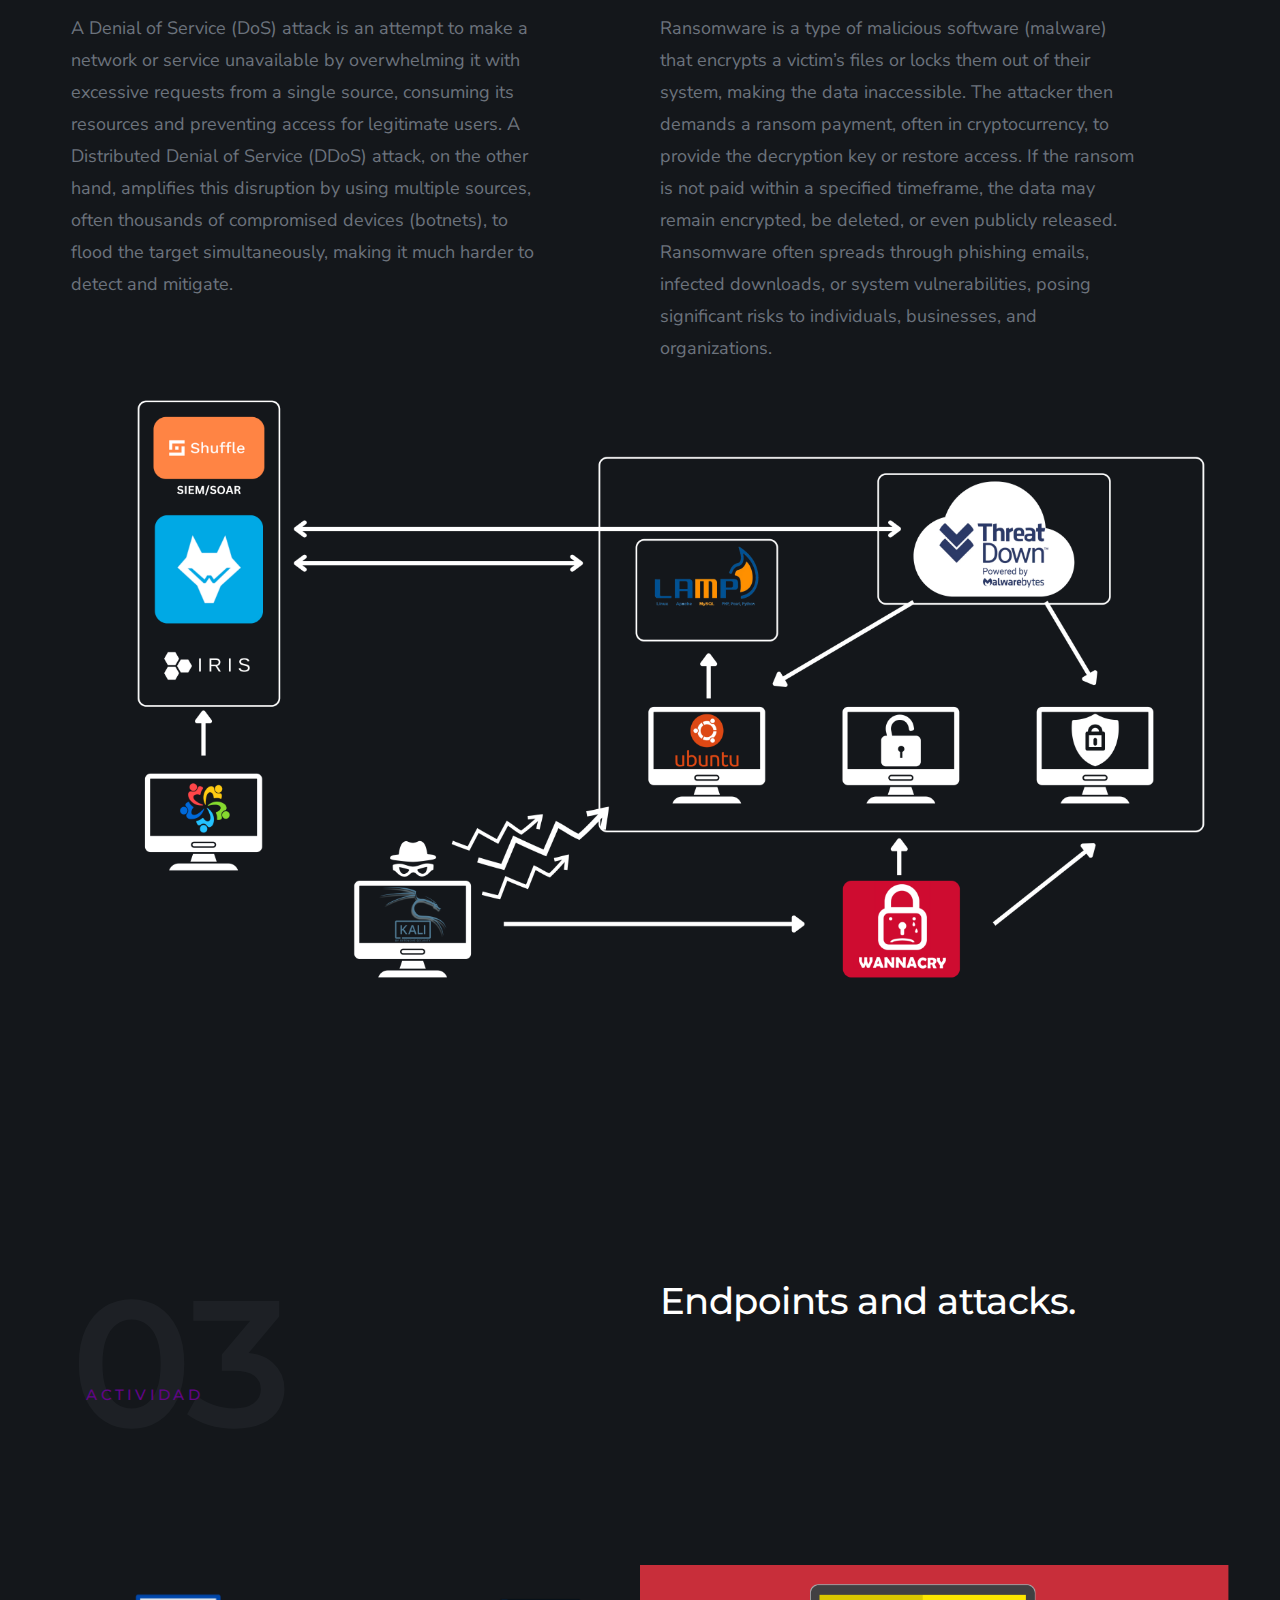
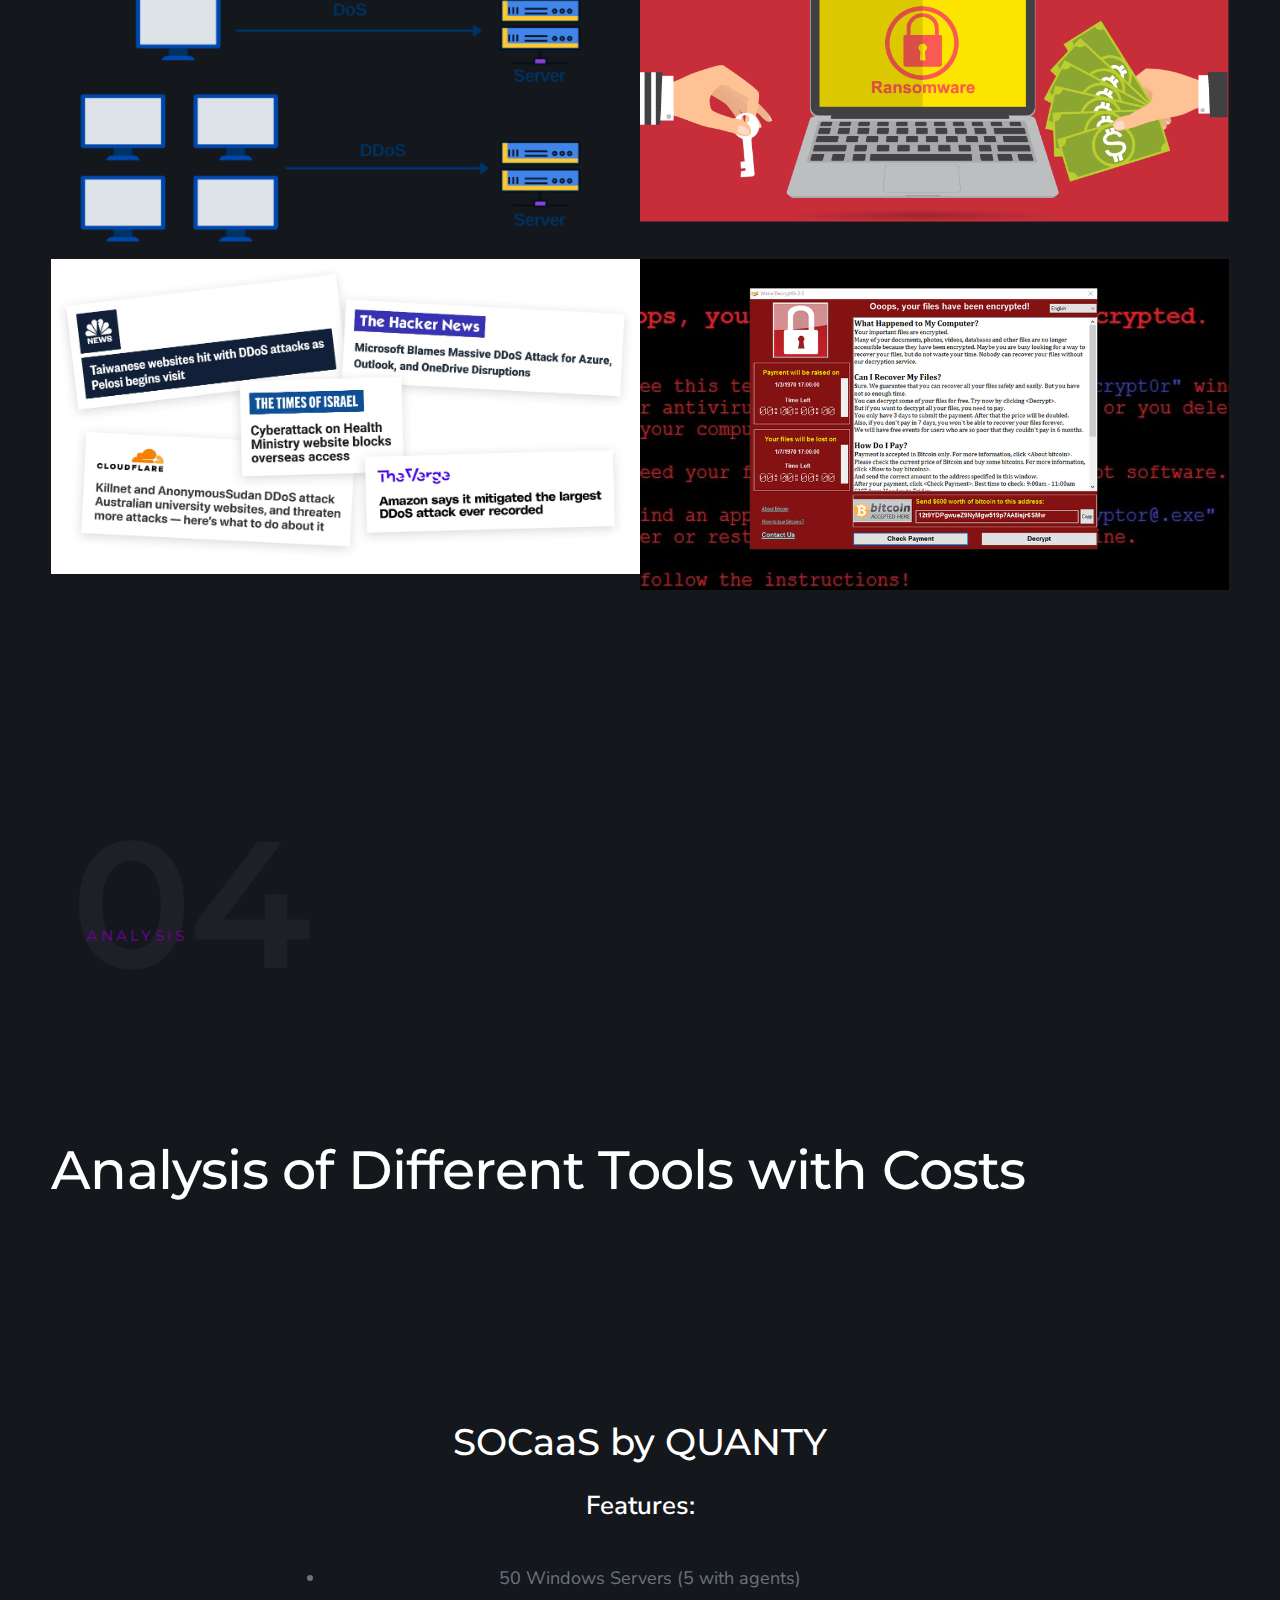
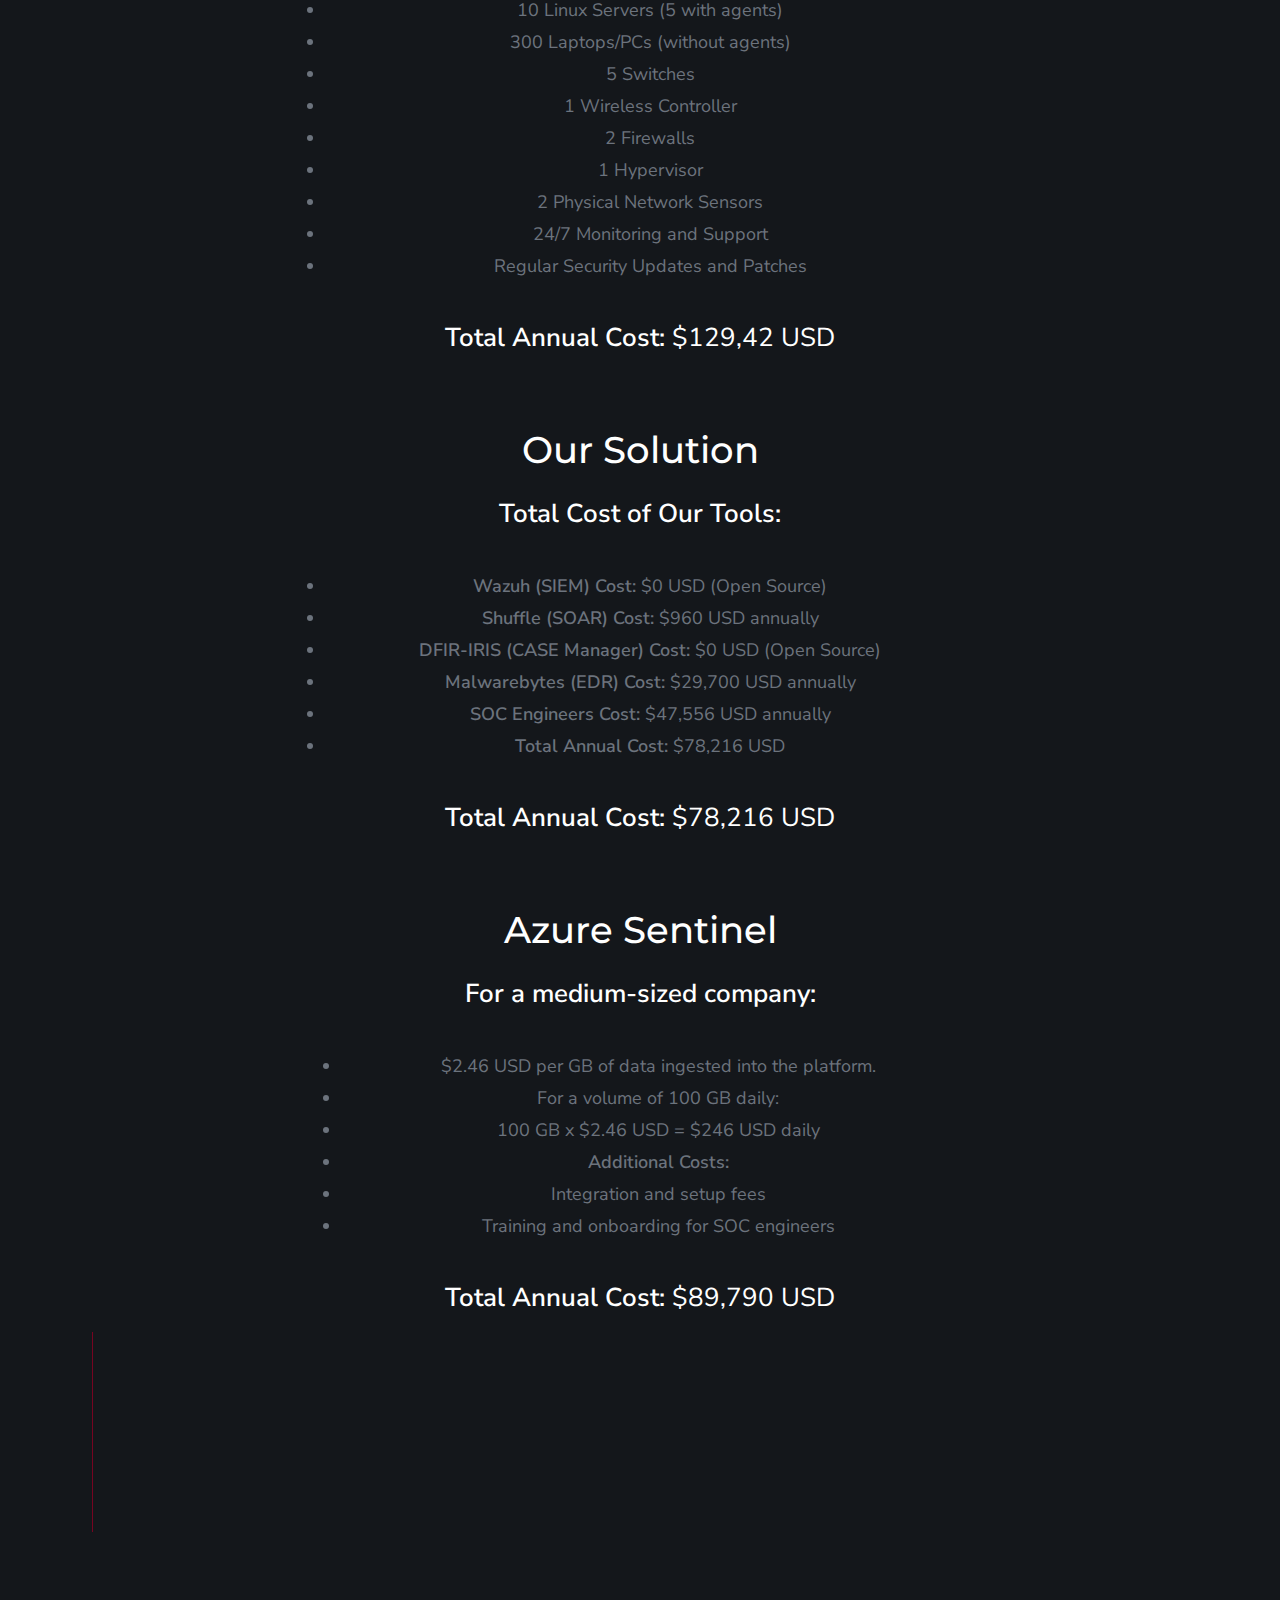
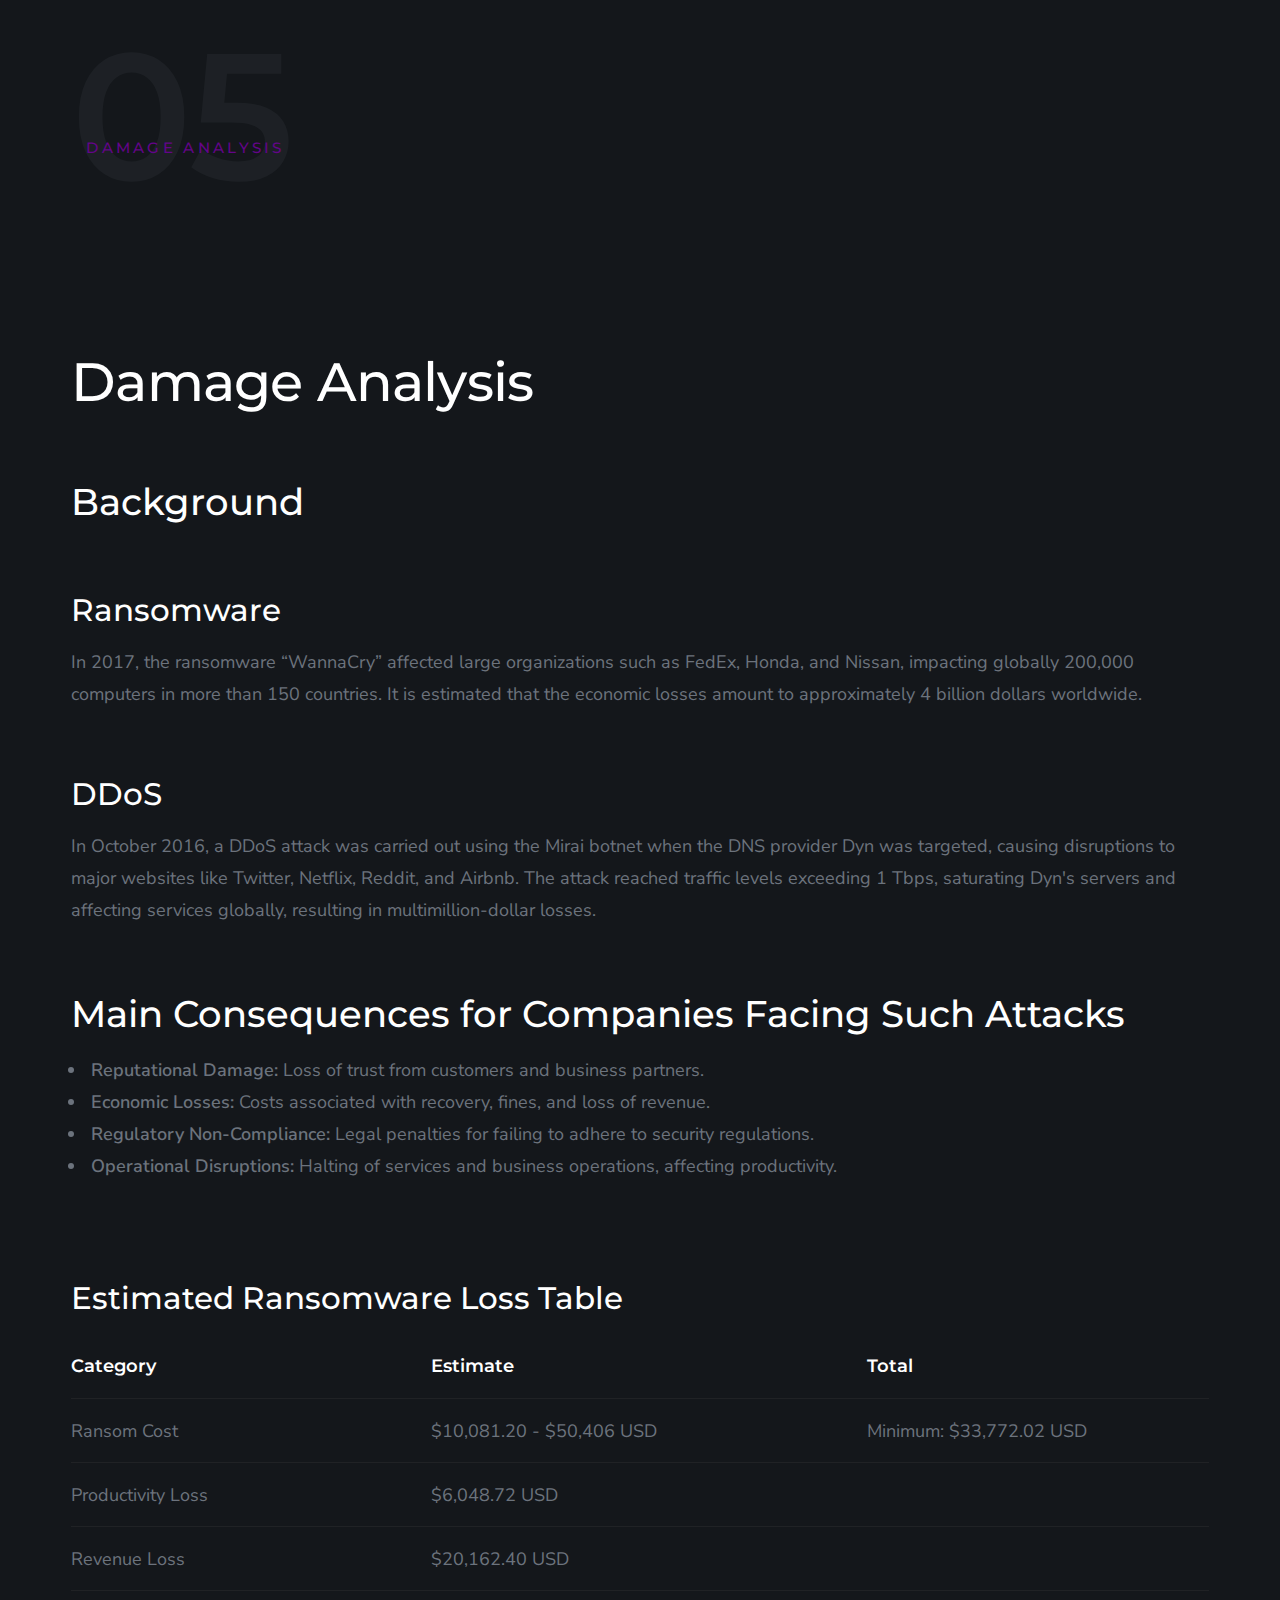
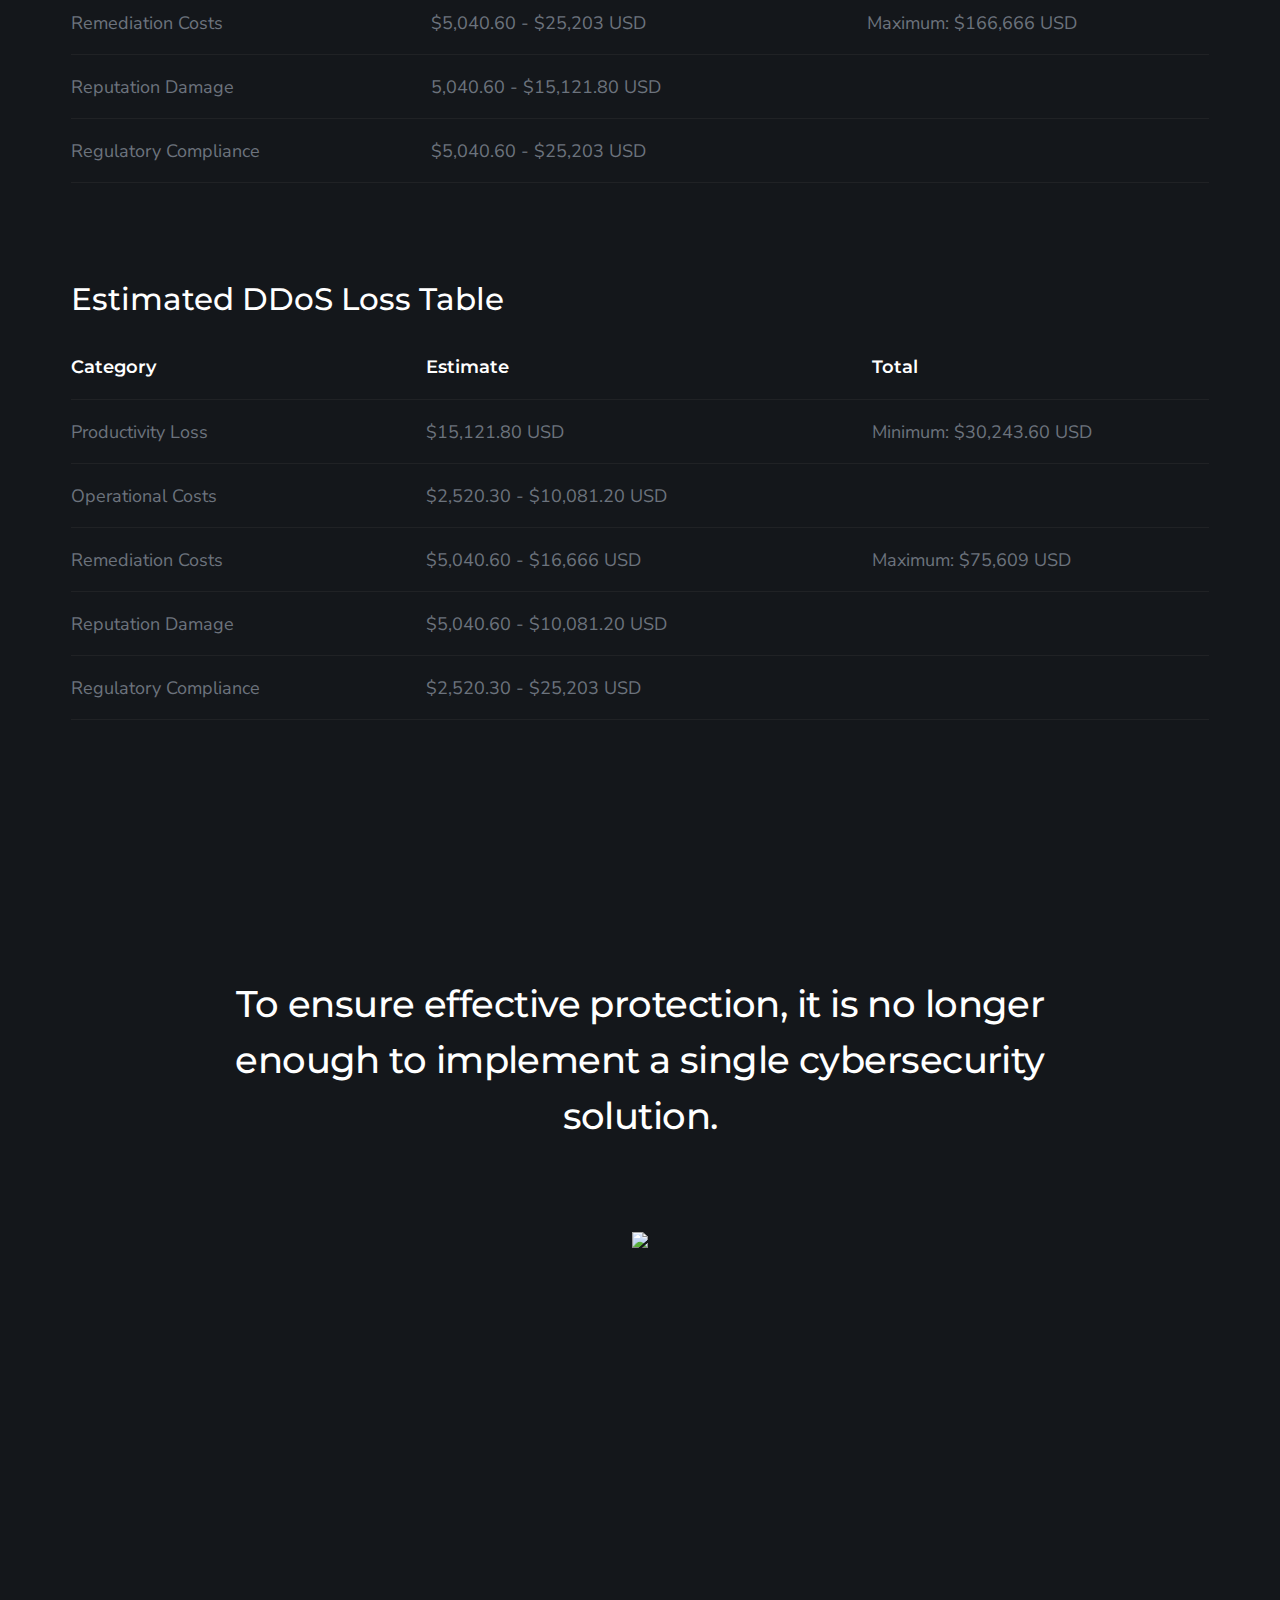
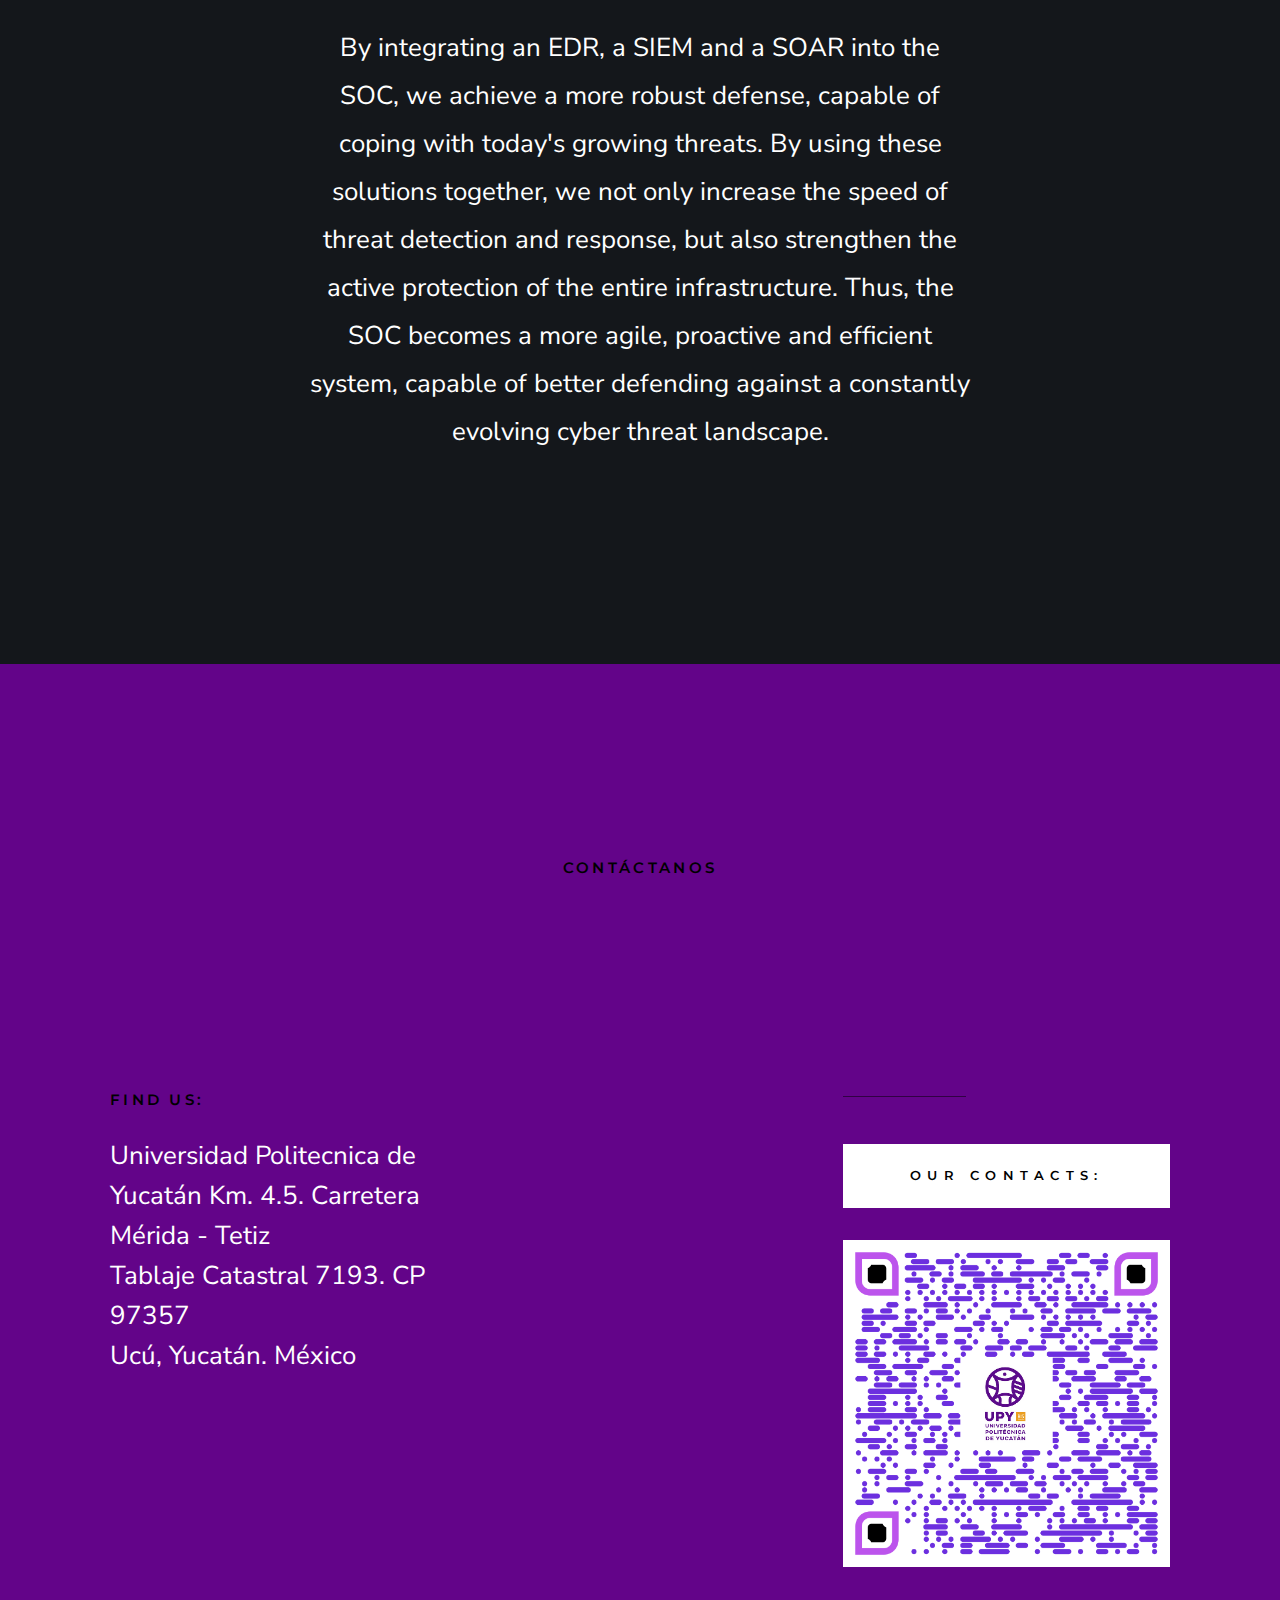
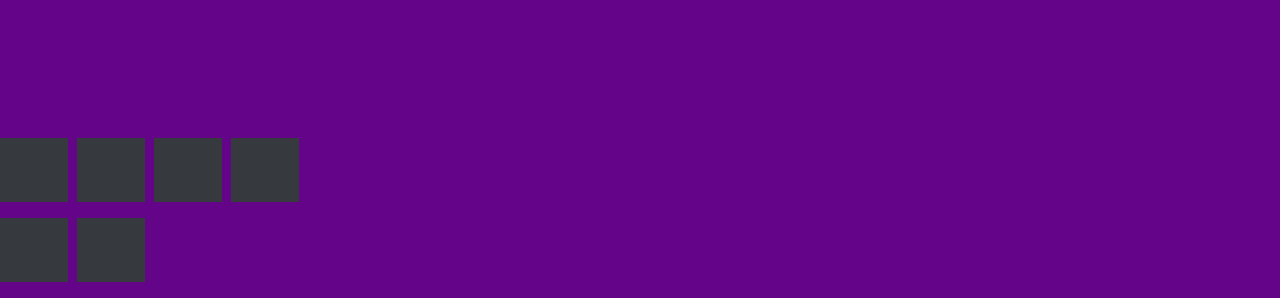
==== commit 3b30f990: "Merge branch 'main' of https://github.com/AngelSolisP/datacloud-proyect" ====
--- a/index.html
+++ b/index.html
@@ -616,20 +616,54 @@
 
         <div class="row clients-outer">
             <div class="column">
-                <div class="clients" data-aos="fade-up">
-                    
-                    <a href="#0" title="" class="clients__slide"><img src="images/icons/clients/dropbox.svg" /></a>
-                    <a href="#0" title="" class="clients__slide"><img src="images/icons/clients/atom.svg" /></a>
-                    <a href="#0" title="" class="clients__slide"><img src="images/icons/clients/github.svg" /></a>
-                    <a href="#0" title="" class="clients__slide"><img src="images/icons/clients/redhat.svg" /></a>
-                    <a href="#0" title="" class="clients__slide"><img src="images/icons/clients/medium.svg" /></a>
-                    <a href="#0" title="" class="clients__slide"><img src="images/icons/clients/messenger.svg" /></a>
-                    <a href="#0" title="" class="clients__slide"><img src="images/icons/clients/steam.svg" /></a>
-                    <a href="#0" title="" class="clients__slide"><img src="images/icons/clients/spotify.svg" /></a>
-                     
-                </div> <!-- end clients -->
+            <div class="clients" data-aos="fade-up">
+                <div class="clients-slider">
+                <div class="clients__slide"><img src="images/WAZUHicon.png" /></div>
+                <div class="clients__slide"><img src="images/Shuffle_logo.png" /></div>
+                <div class="clients__slide"><img src="images/iris.png" /></div>
+                <div class="clients__slide"><img src="images/threatdown.png" /></div>
+                <div class="clients__slide"><img src="images/almalinux.png" /></div>
+                <div class="clients__slide"><img src="images/ubuntu.png" /></div>
+                <div class="clients__slide"><img src="images/kali.png" /></div>
+                </div>
+            </div> <!-- end clients -->
             </div> <!-- end column -->
         </div> <!-- end clients-outer -->
+
+        <style>
+            .clients-slider {
+            position: relative;
+            width: 100%;
+            height: 200px; /* Adjust height as needed */
+            overflow: hidden;
+            }
+            .clients__slide {
+            position: absolute;
+            width: 100%;
+            height: 100%;
+            opacity: 0;
+            transition: opacity 1s ease-in-out;
+            }
+            .clients__slide.active {
+            opacity: 1;
+            }
+        </style>
+
+        <script>
+            document.addEventListener('DOMContentLoaded', function() {
+            const slides = document.querySelectorAll('.clients__slide');
+            let currentSlide = 0;
+
+            function showNextSlide() {
+                slides[currentSlide].classList.remove('active');
+                currentSlide = (currentSlide + 5) % slides.length;
+                slides[currentSlide].classList.add('active');
+            }
+
+            slides[currentSlide].classList.add('active');
+            setInterval(showNextSlide, 1000);
+            });
+        </script>
 
         <div class="row testimonials collapse">
 
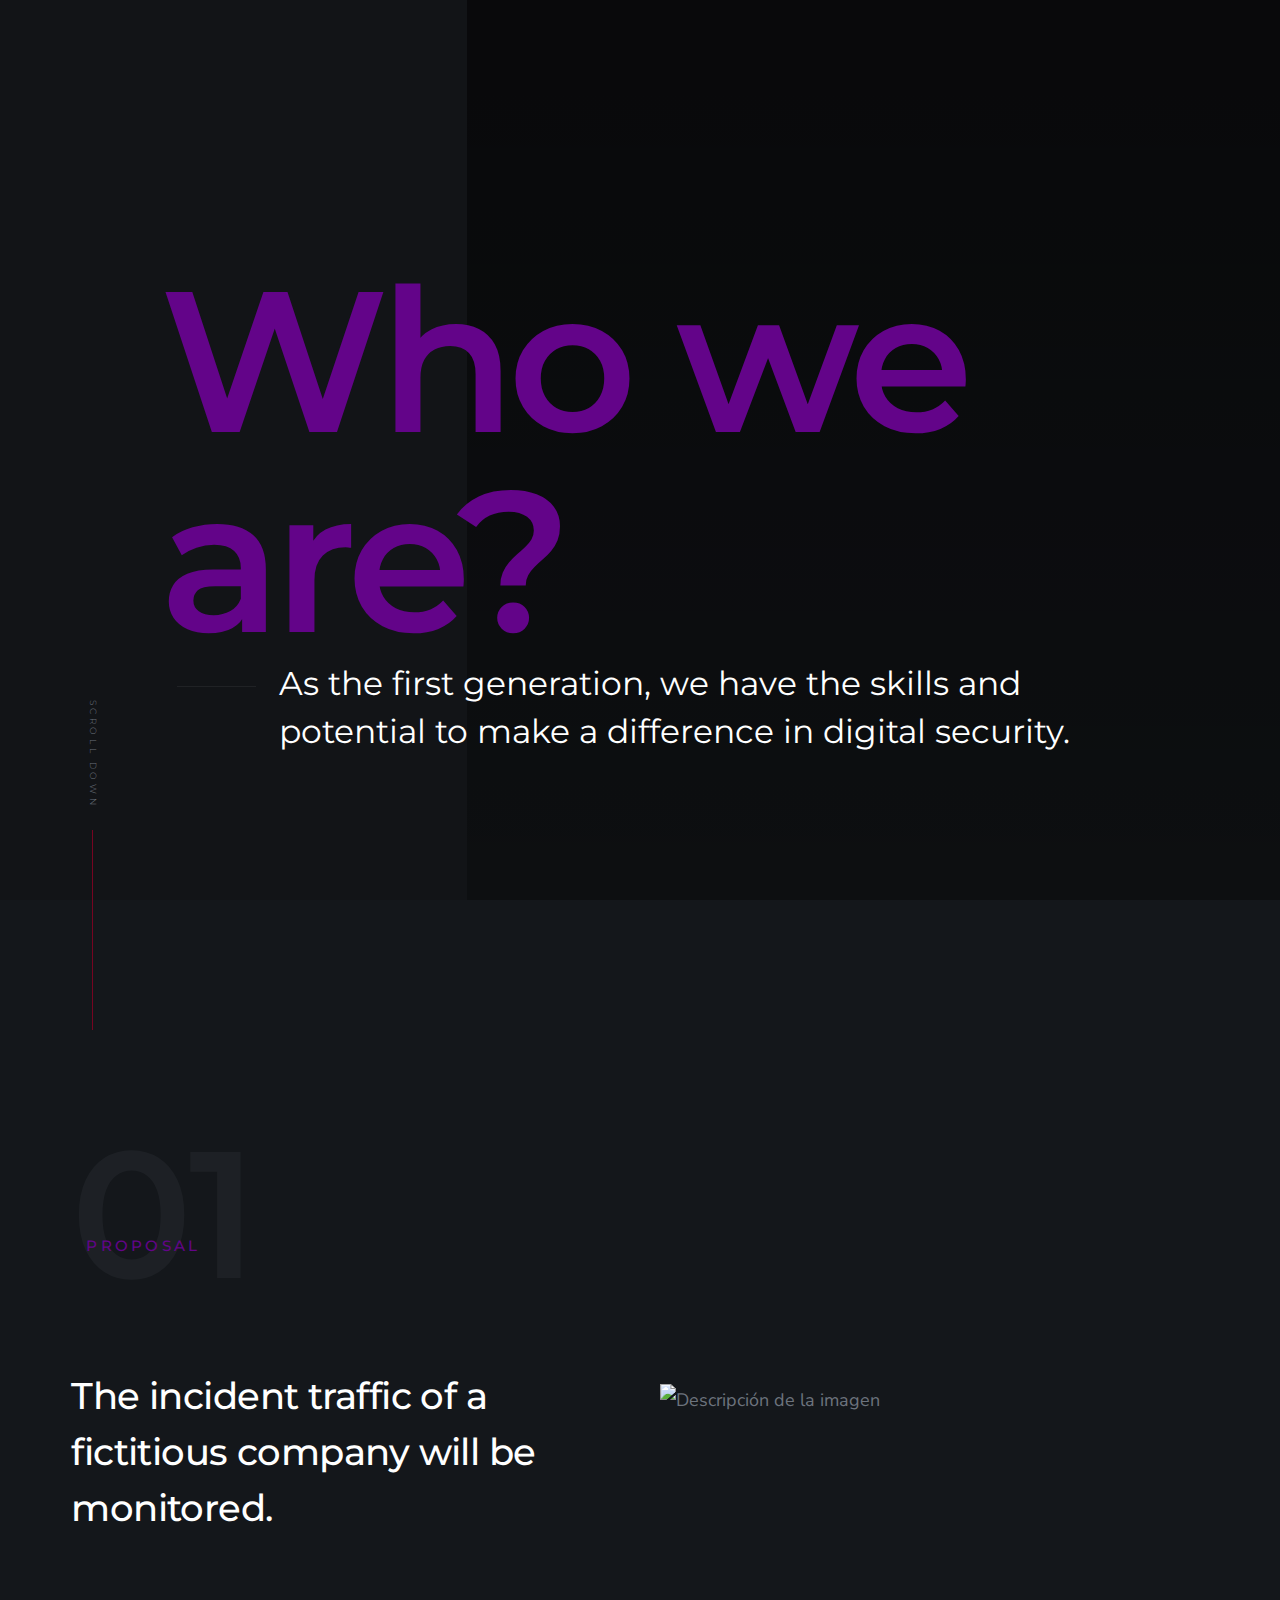
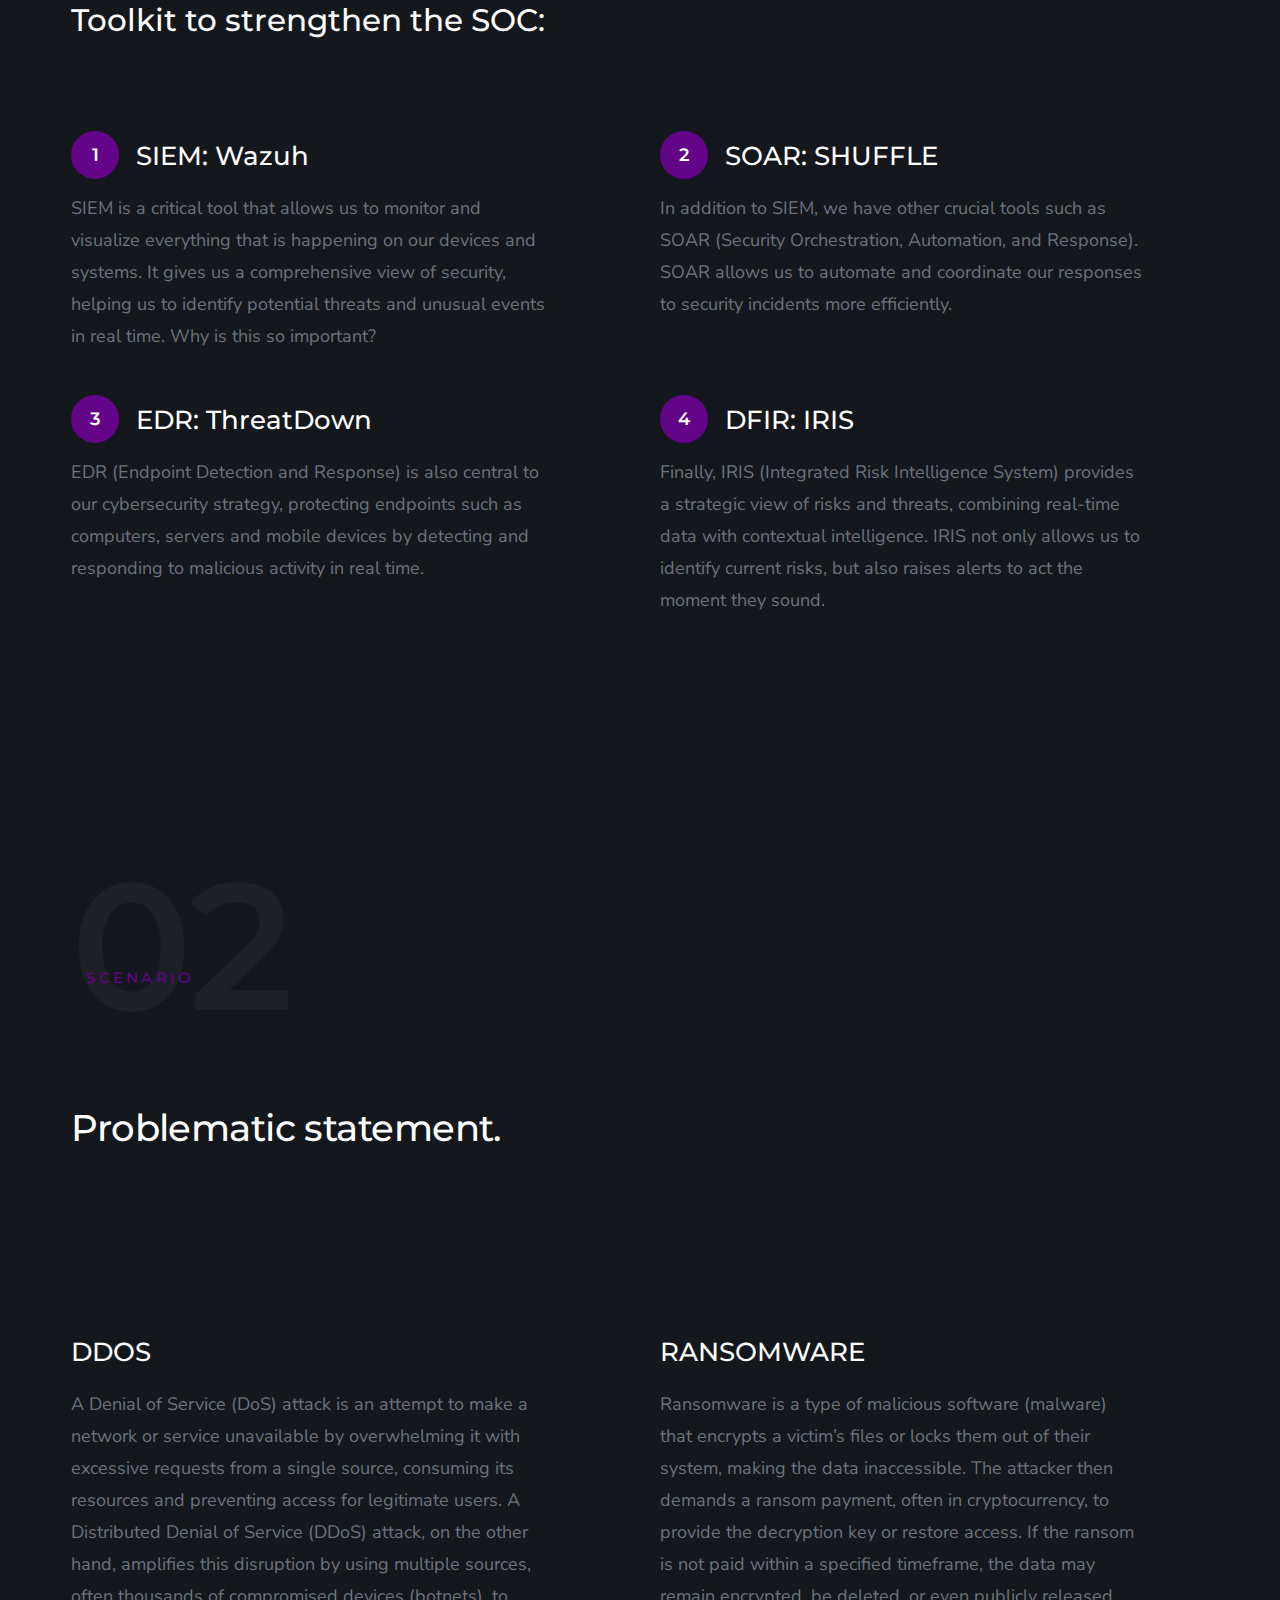
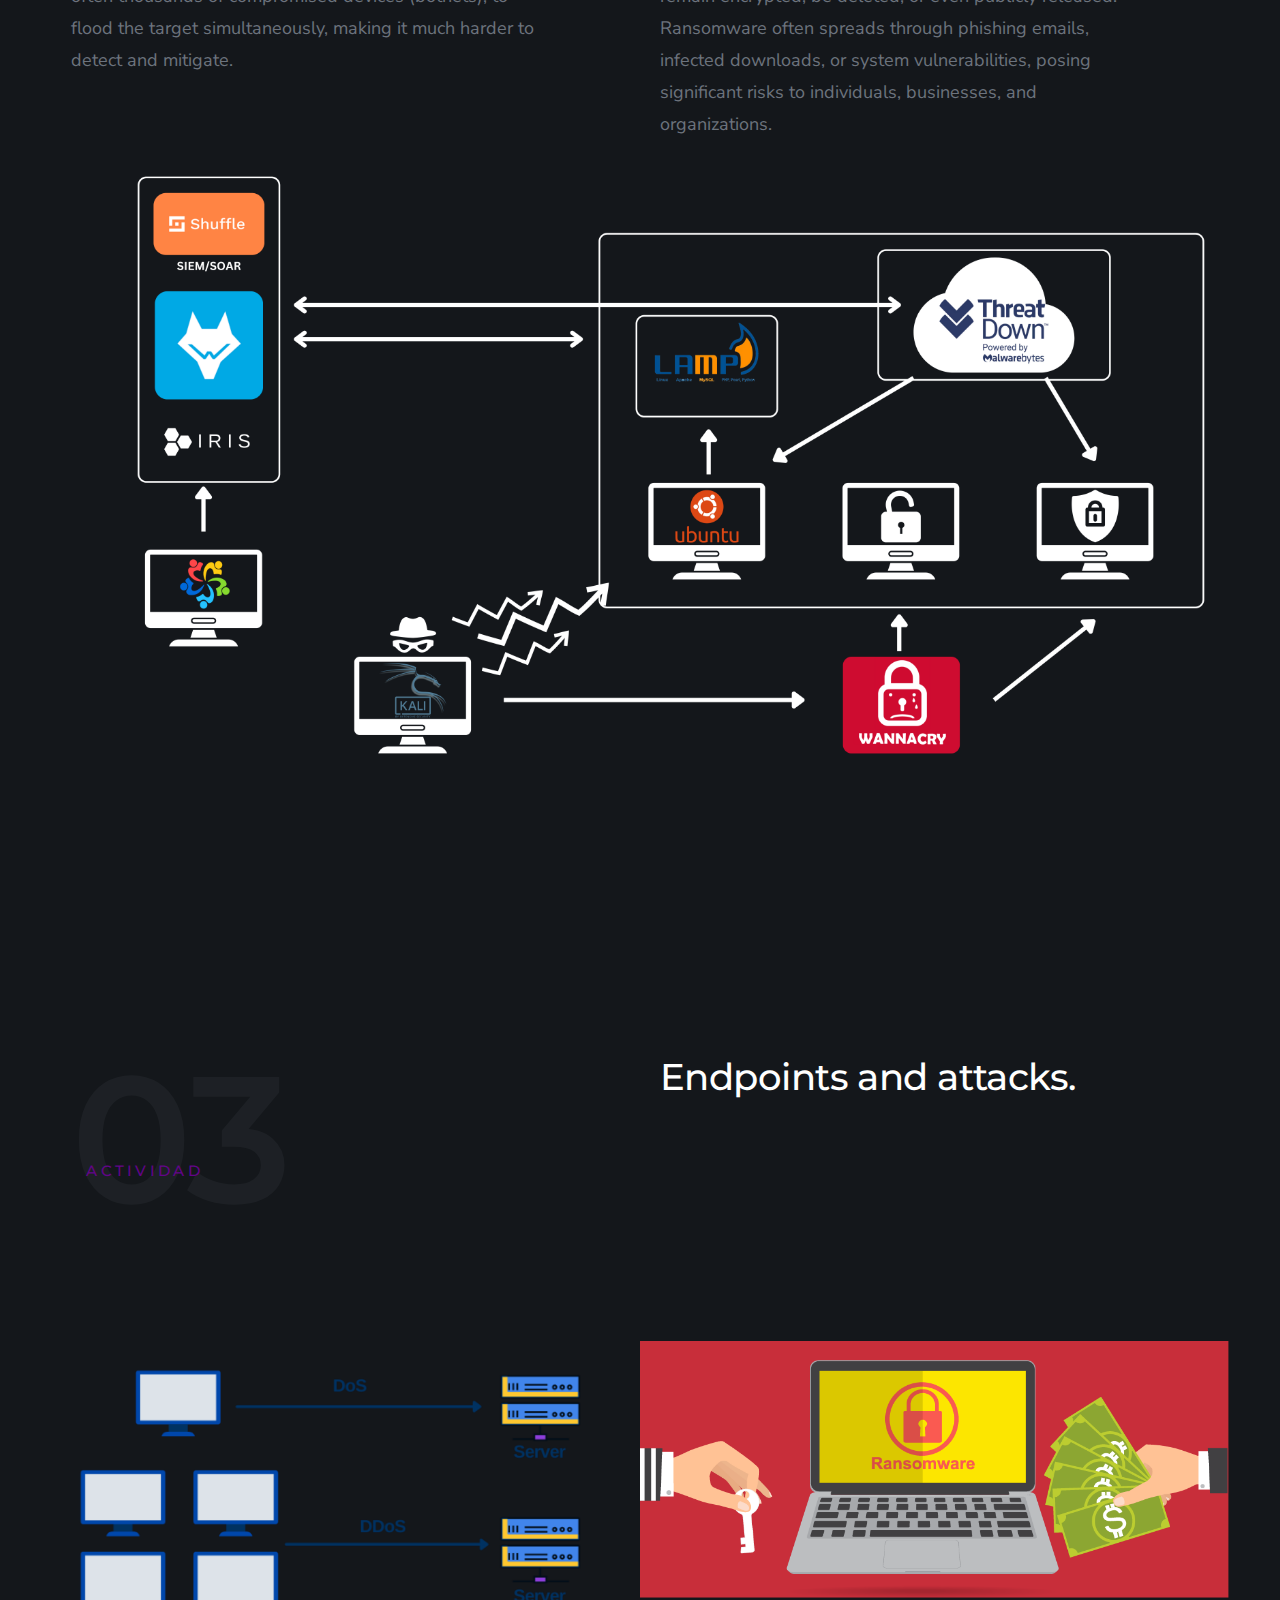
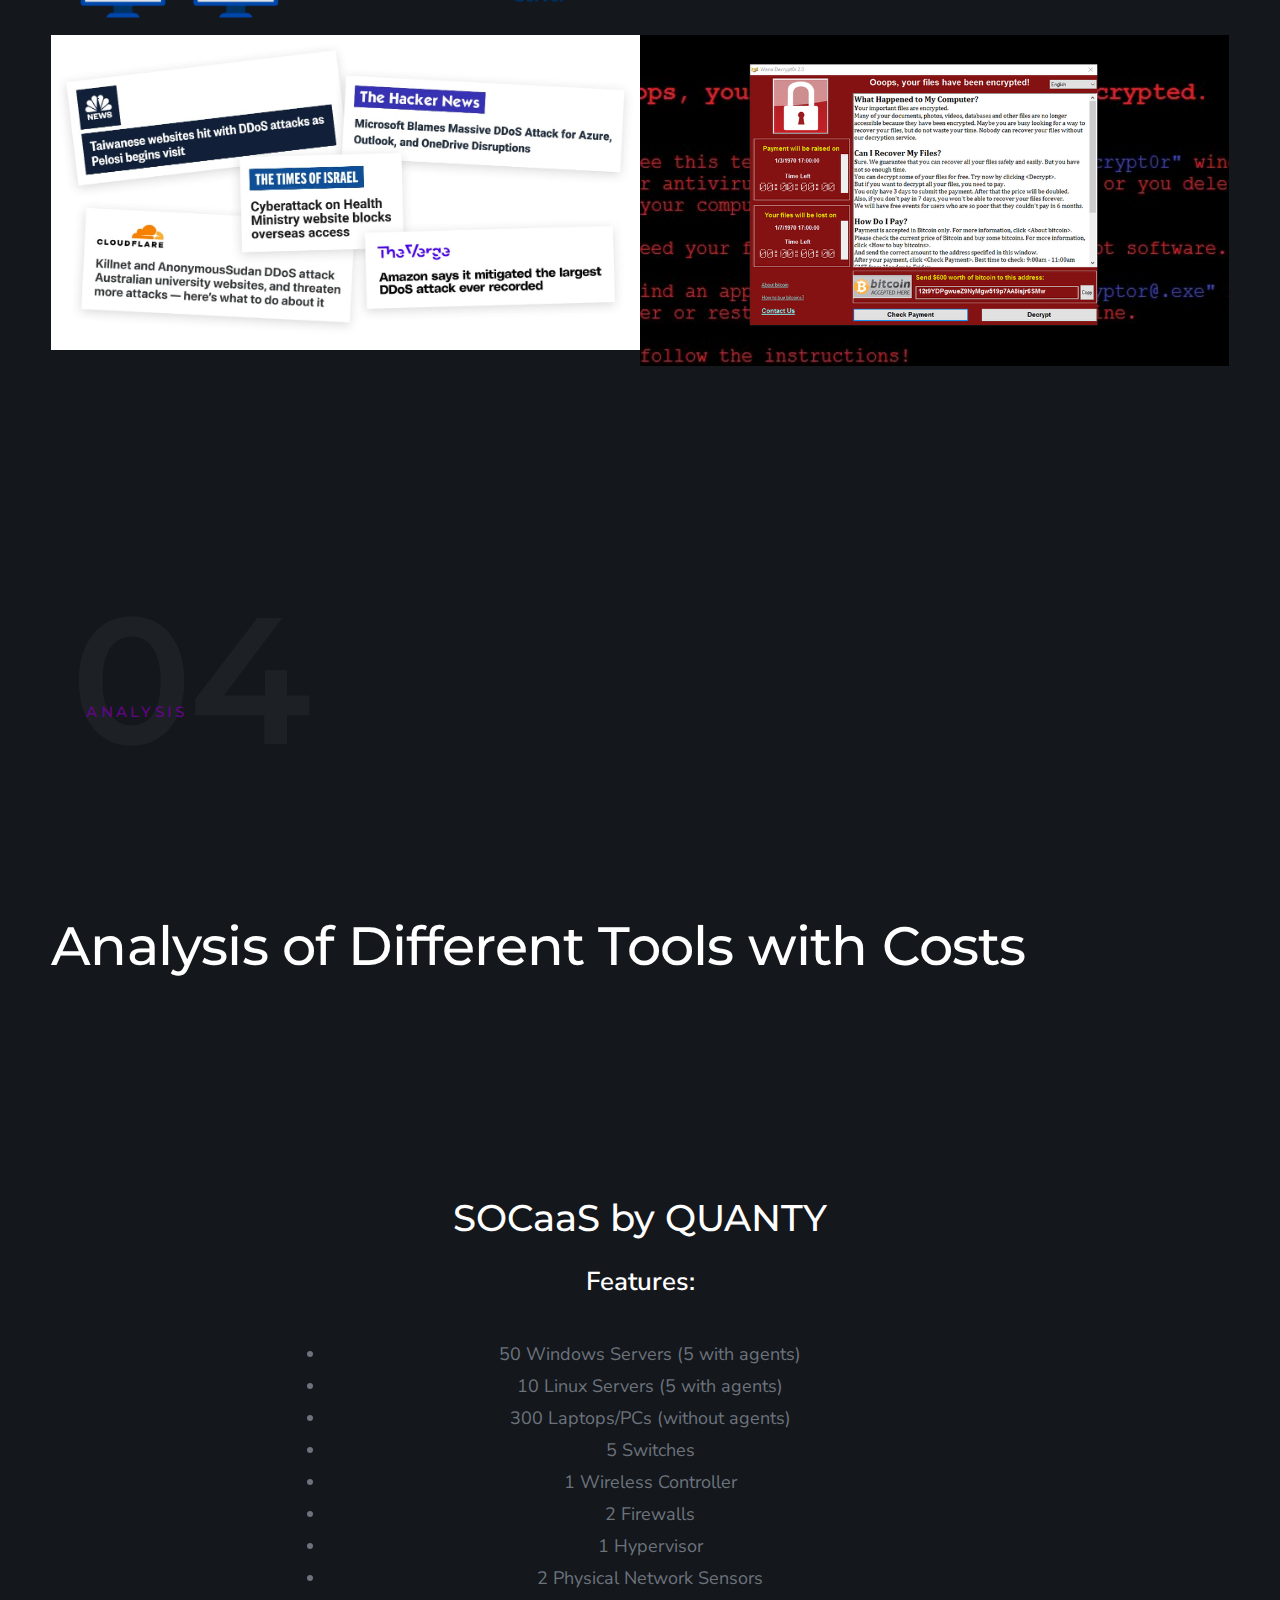
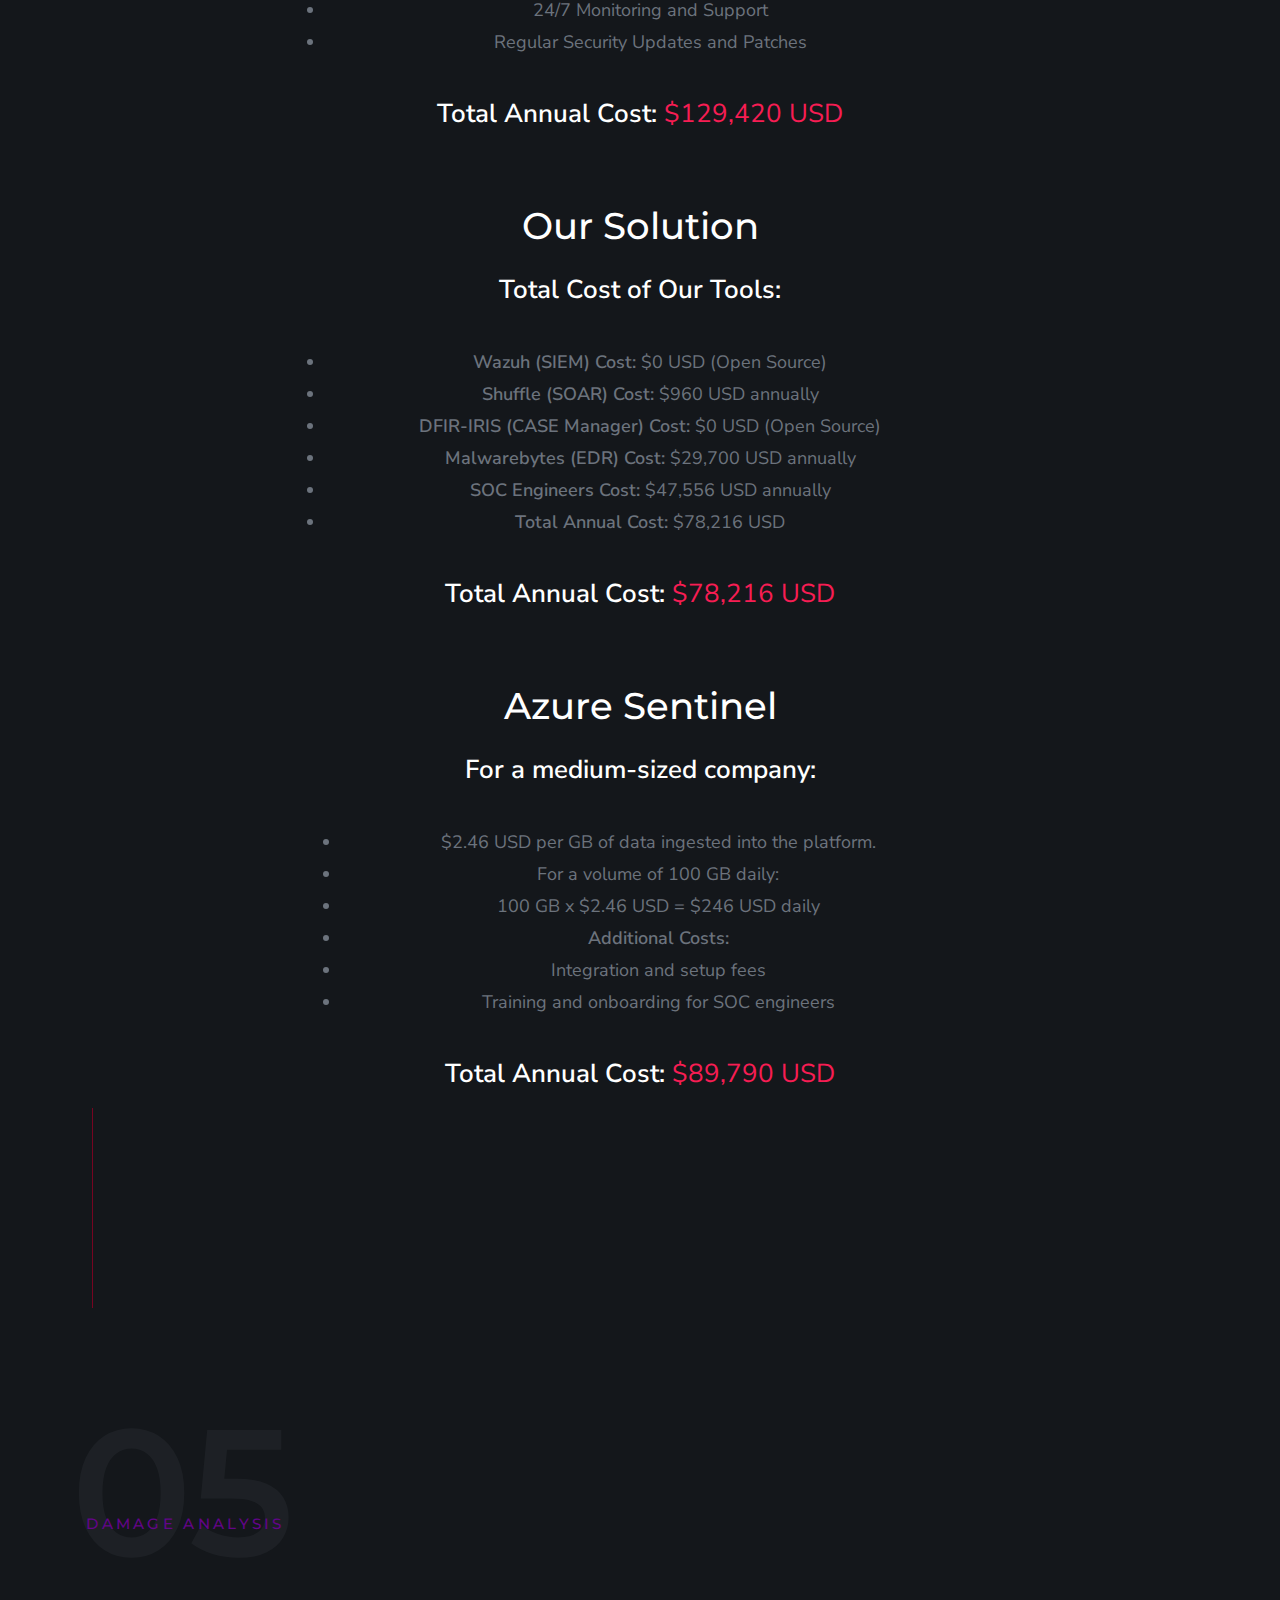
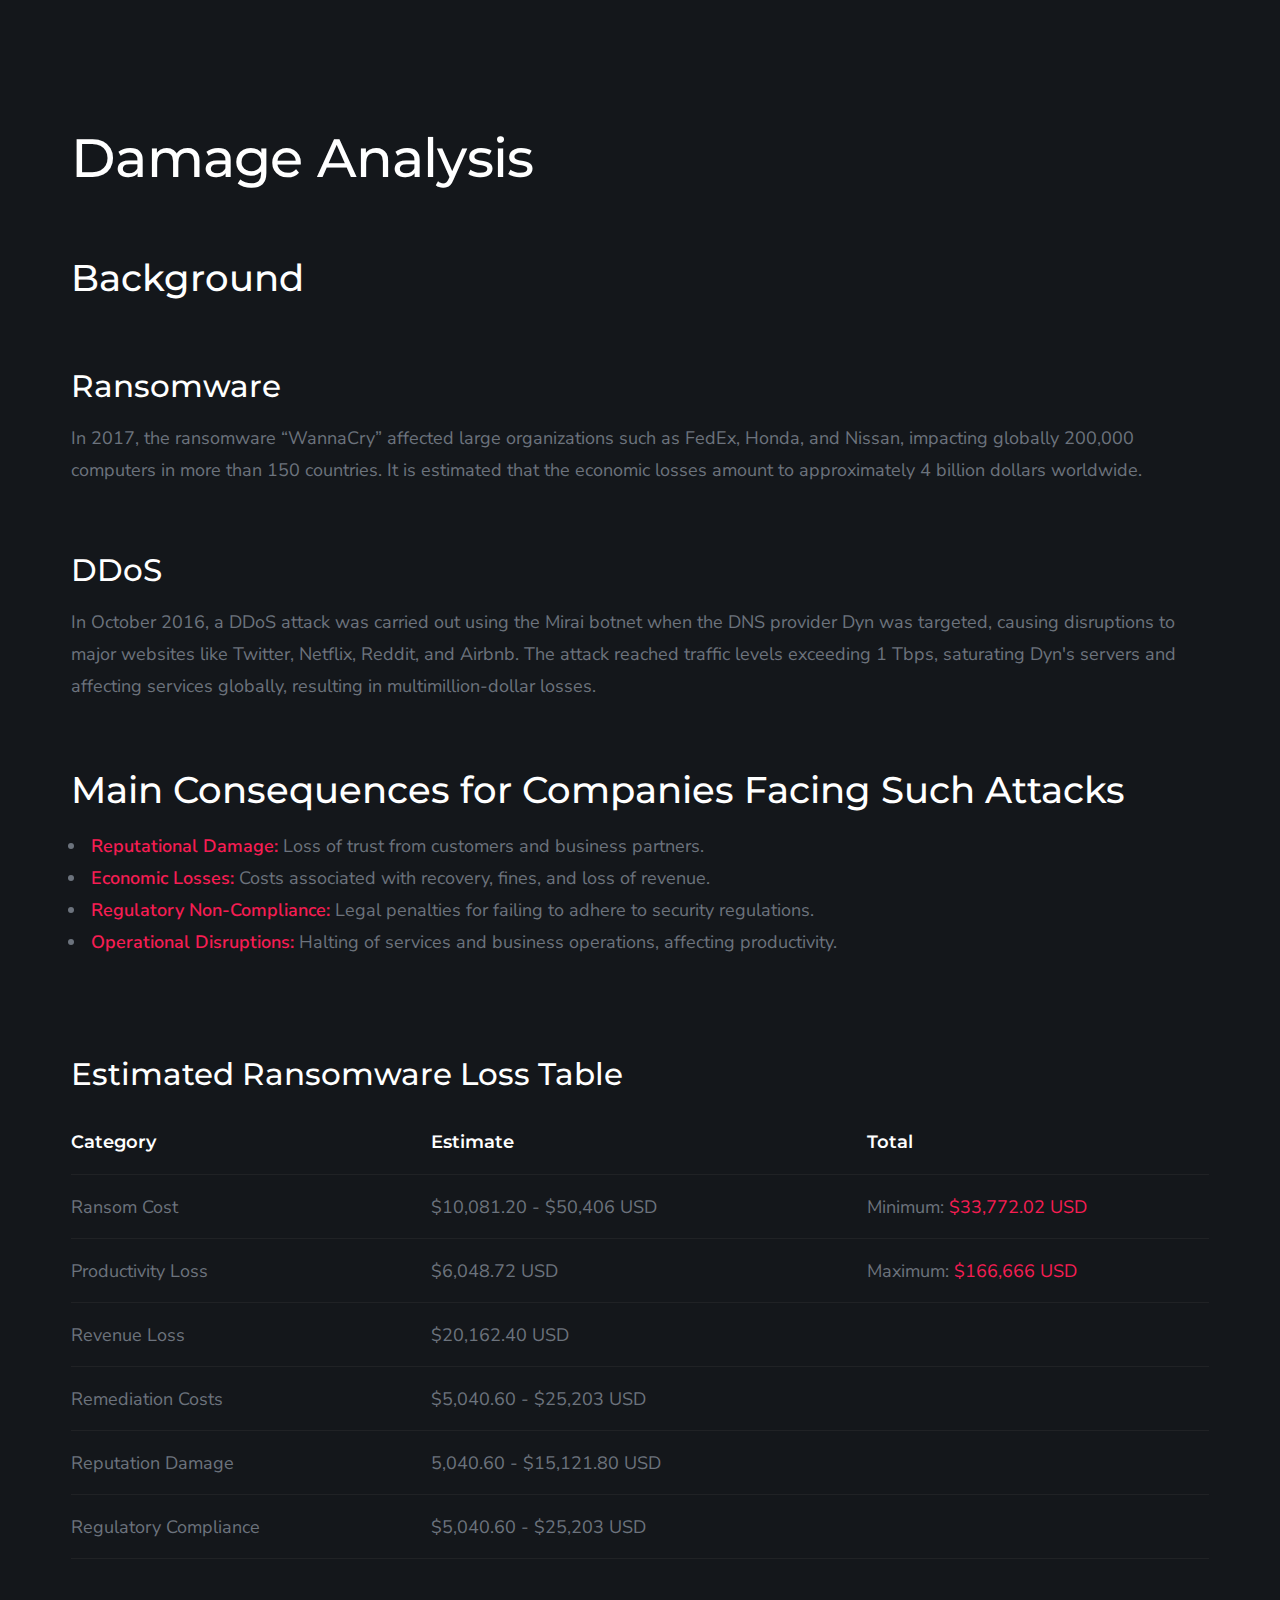
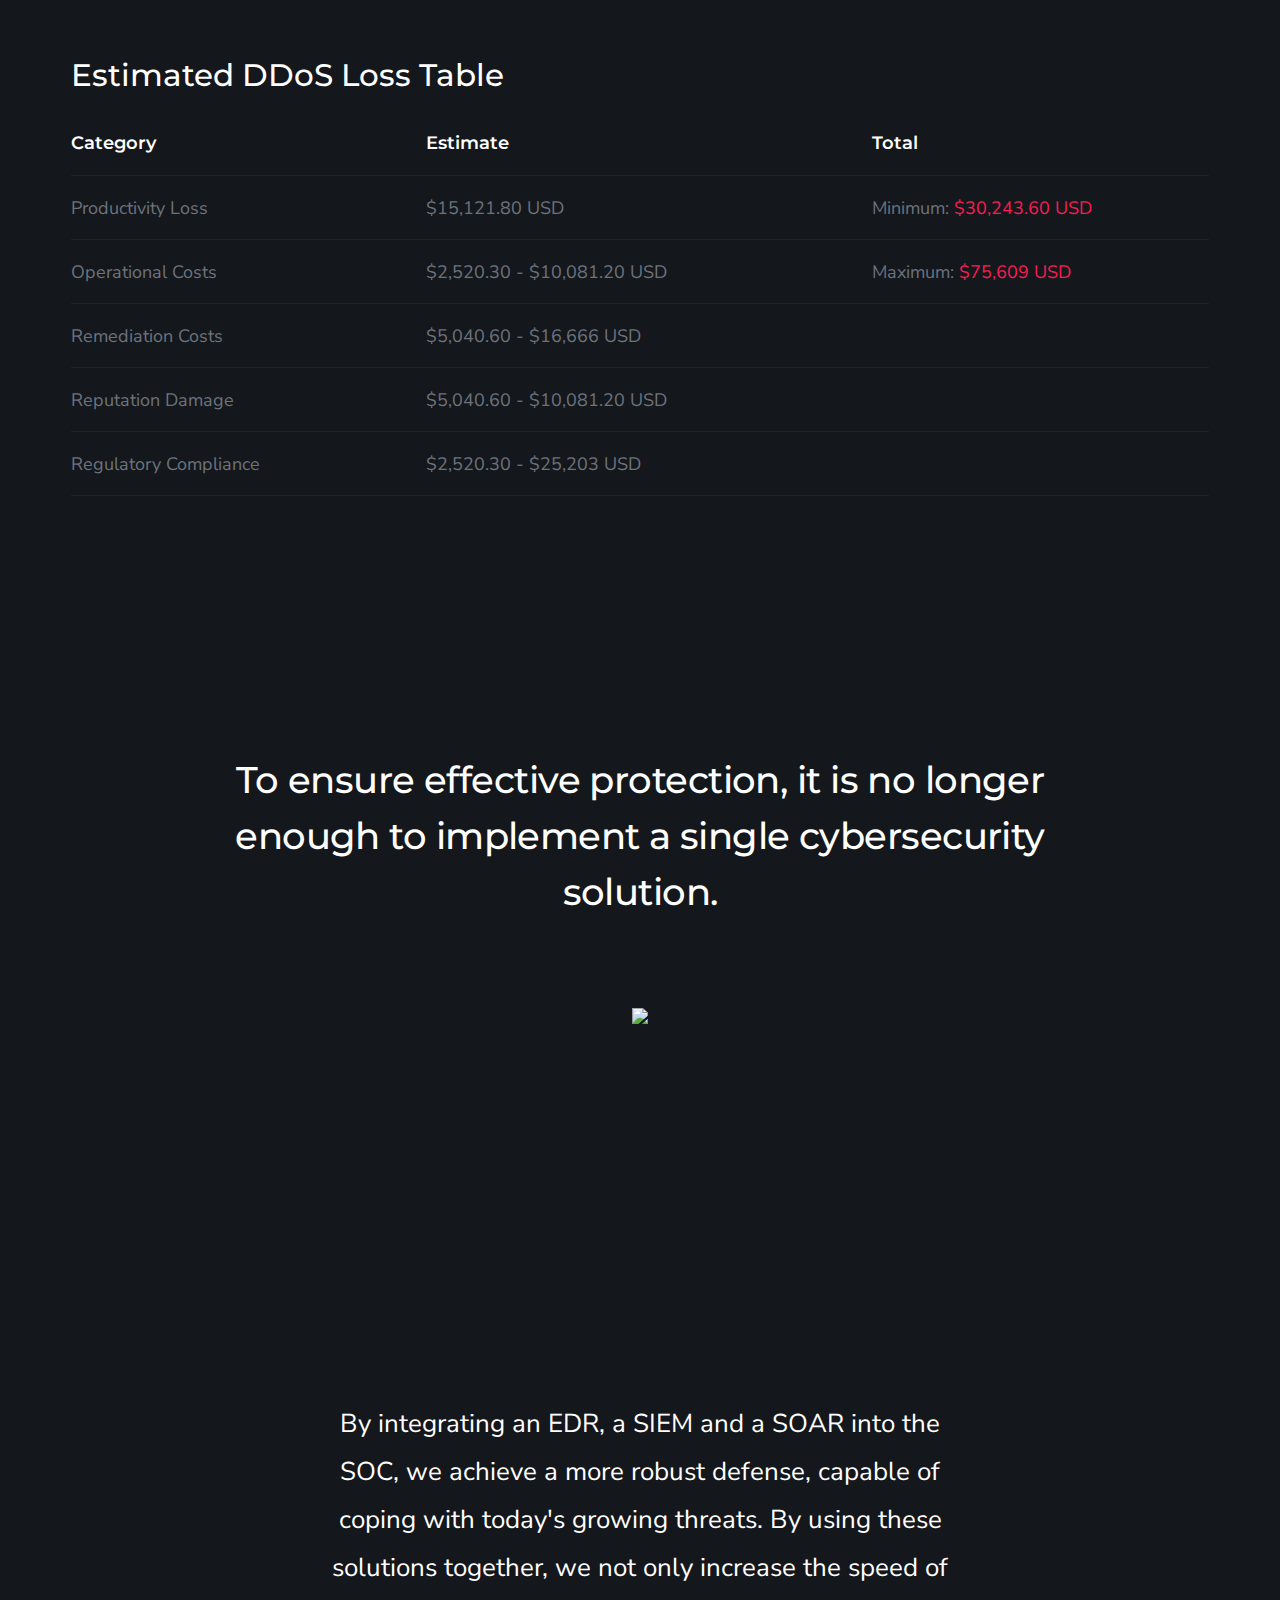
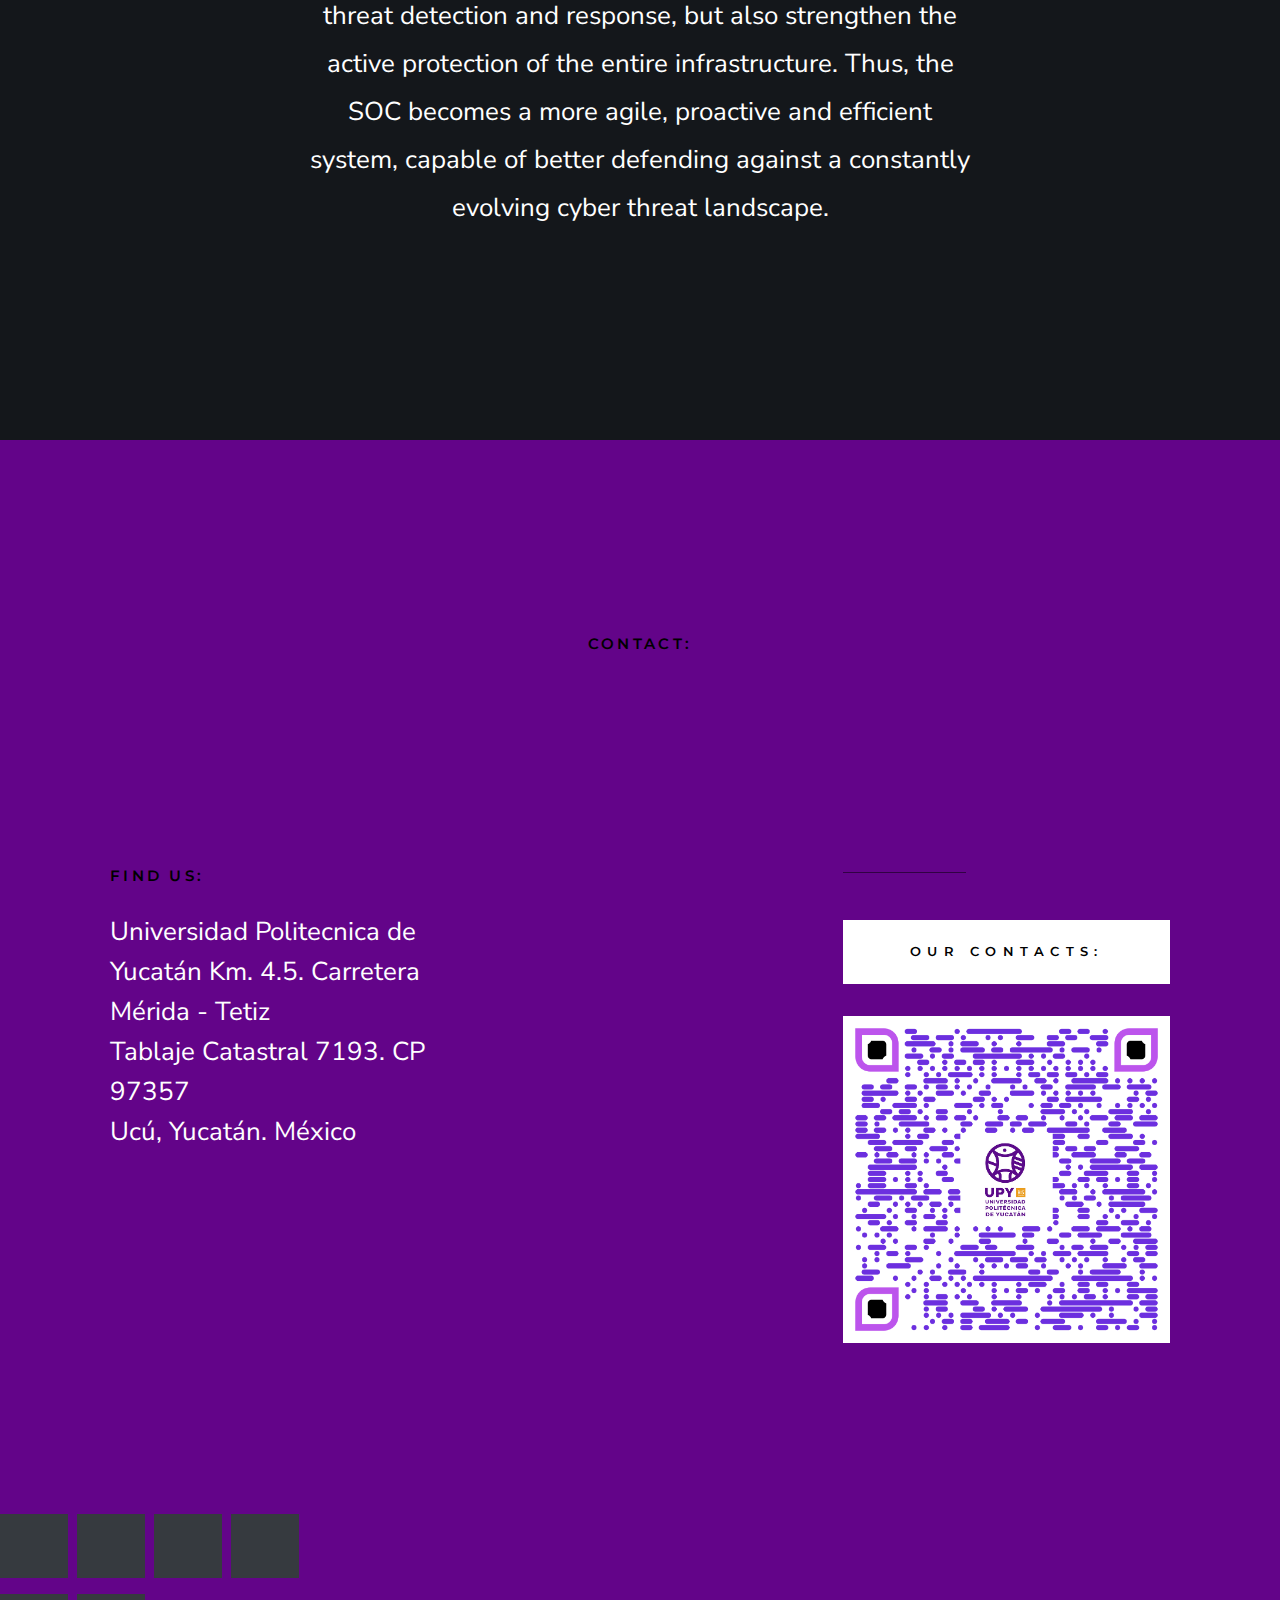
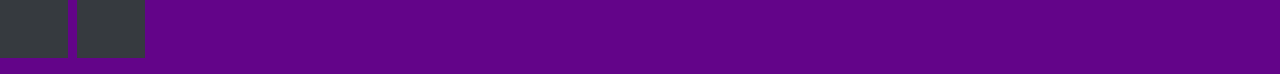
==== commit 54e1fdee: "Refactor content in index.html to update clients section and improve styling of consequences list" ====
--- a/index.html
+++ b/index.html
@@ -135,6 +135,11 @@
     </section> <!-- end s-hero -->
 
 
+
+
+
+
+    
     <!-- about
     ================================================== -->
     <section id="about" class="s-about">
@@ -160,16 +165,22 @@
             </div>
 
             <div class="column large-6 w-900-stack s-about__photo-block">
-                <div class="s-about__photo" data-aos="fade-up"></div>
-            </div>
-        </div>
-
+                <div class="s-about__photo" data-aos="fade-up">
+                    <img src="images/socreal.jpeg" alt="Descripción de la imagen" style="width: 560px; height: 300px; display: block; margin: 0 auto;">
+
+                </div>
+            </div>
+        </div>
+
+
+        
+        
         <div class="row block-large-1-2 block-tab-full s-about__process item-list">
             <div class="column item item-process" data-aos="fade-up">
                 <h3 class="item-title">SIEM: Wazuh</h3>
                 <p>
                      
-                SIEM is a critical tool that allows us to monitor and visualize everything that is happening on our devices and systems. It gives us a comprehensive view of security, helping us to identify potential threats and unusual events in real time. Why is this so important? Because in a world where threats and challenges evolve rapidly, having a SIEM is not a luxury, but a necessity.
+                SIEM is a critical tool that allows us to monitor and visualize everything that is happening on our devices and systems. It gives us a comprehensive view of security, helping us to identify potential threats and unusual events in real time. Why is this so important? 
 
                 </p>
             </div>
@@ -178,7 +189,7 @@
                 <p>
                      
                     In addition to SIEM, we have other crucial tools such as SOAR (Security Orchestration, Automation, and Response).<br>
-                    SOAR allows us to automate and coordinate our responses to security incidents more efficiently. By integrating various tools and processes, SOAR accelerates threat detection and mitigation, reducing response time and improving the effectiveness of defenses. In an environment where every second counts, having a SOAR in place is essential to maintaining a proactive security posture.
+                    SOAR allows us to automate and coordinate our responses to security incidents more efficiently.
 
                 </p>
             </div>
@@ -186,7 +197,7 @@
                 <h3 class="item-title">EDR: ThreatDown</h3>
                 <p>
                      
-                    EDR (Endpoint Detection and Response) is also central to our cybersecurity strategy, protecting endpoints such as computers, servers and mobile devices by detecting and responding to malicious activity in real time. Its ability to identify suspicious behavior directly on devices makes it an indispensable tool for stopping attacks before they spread or cause damage. In a digital world with multiple access points, EDR becomes an essential barrier to robust security.
+                    EDR (Endpoint Detection and Response) is also central to our cybersecurity strategy, protecting endpoints such as computers, servers and mobile devices by detecting and responding to malicious activity in real time. 
 
                 </p>
             </div>
@@ -194,7 +205,7 @@
                 <h3 class="item-title">DFIR: IRIS</h3>
                 <p>
                      
-                    Finally, IRIS (Integrated Risk Intelligence System) provides a strategic view of risks and threats, combining real-time data with contextual intelligence. IRIS not only allows us to identify current risks, but also raises alerts to act the moment they sound. This gives us a significant advantage in making informed decisions, ensuring that we are always one step ahead in defending our digital infrastructure.
+                    Finally, IRIS (Integrated Risk Intelligence System) provides a strategic view of risks and threats, combining real-time data with contextual intelligence. IRIS not only allows us to identify current risks, but also raises alerts to act the moment they sound. 
 
                 </p>
             </div>
@@ -398,8 +409,9 @@
                         </ul>
                         
                         <p class="lead">
-                            <strong>Total Annual Cost:</strong> $129,42 USD
+                            <strong>Total Annual Cost:</strong> <span style="color: hsla(345, 93%, 54%, 1);;">$129,420 USD</span>
                         </p>
+                        
                     </div>
                 </div> <!-- Fin del Primer Slide -->
             
@@ -421,7 +433,7 @@
                             <li><strong>Total Annual Cost:</strong> $78,216 USD</li>
                         </ul>
                         <p class="lead">
-                            <strong>Total Annual Cost:</strong> $78,216 USD
+                            <strong>Total Annual Cost:</strong><span style="color: hsla(345, 93%, 54%, 1);;"> $78,216 USD</span>
                         </p>
                     </div>
                 </div> <!-- Fin del Segundo Slide -->
@@ -445,7 +457,7 @@
                                 </ul>
                         </ul>
                         <p class="lead">
-                            <strong>Total Annual Cost:</strong> $89,790 USD
+                            <strong>Total Annual Cost:</strong><span style="color: hsla(345, 93%, 54%, 1);;"> $89,790 USD</span>
                         </p>
                     </div>
                 </div> <!-- Fin del Tercer Slide -->
@@ -496,10 +508,10 @@
                 
                 <h2>Main Consequences for Companies Facing Such Attacks</h2>
                 <ul>
-                    <li><strong>Reputational Damage:</strong> Loss of trust from customers and business partners.</li>
-                    <li><strong>Economic Losses:</strong> Costs associated with recovery, fines, and loss of revenue.</li>
-                    <li><strong>Regulatory Non-Compliance:</strong> Legal penalties for failing to adhere to security regulations.</li>
-                    <li><strong>Operational Disruptions:</strong> Halting of services and business operations, affecting productivity.</li>
+                    <li><strong><span style="color: hsla(345, 93%, 54%, 1);;">Reputational Damage:</span></strong> Loss of trust from customers and business partners.</li>
+                    <li><strong><span style="color: hsla(345, 93%, 54%, 1);;">Economic Losses:</span></strong> Costs associated with recovery, fines, and loss of revenue.</li>
+                    <li><strong><span style="color: hsla(345, 93%, 54%, 1);;">Regulatory Non-Compliance:</span></strong> Legal penalties for failing to adhere to security regulations.</li>
+                    <li><strong><span style="color: hsla(345, 93%, 54%, 1);;">Operational Disruptions:</span></strong> Halting of services and business operations, affecting productivity.</li>
                 </ul>
             
             </div>
@@ -523,12 +535,12 @@
                             <tr>
                                 <td>Ransom Cost</td>
                                 <td>$10,081.20 - $50,406 USD</td>
-                                <td>Minimum: $33,772.02 USD</td>
+                                <td>Minimum:<span style="color: hsla(345, 93%, 54%, 1);;"> $33,772.02 USD</span></td>
                             </tr>
                             <tr>
                                 <td>Productivity Loss</td>
                                 <td>$6,048.72 USD</td>
-                                <td></td>
+                                <td>Maximum:<span style="color: hsla(345, 93%, 54%, 1);;"> $166,666 USD</span></td>
                             </tr>
                             <tr>
                                 <td>Revenue Loss</td>
@@ -538,7 +550,7 @@
                             <tr>
                                 <td>Remediation Costs</td>
                                 <td>$5,040.60 - $25,203 USD</td>
-                                <td>Maximum: $166,666 USD</td>
+                                <td></td>
                             </tr>
                             <tr>
                                 <td>Reputation Damage</td>
@@ -568,17 +580,17 @@
                             <tr>
                                 <td>Productivity Loss</td>
                                 <td>$15,121.80 USD</td>
-                                <td>Minimum: $30,243.60 USD</td>
+                                <td>Minimum:<span style="color: hsla(345, 93%, 54%, 1);;"> $30,243.60 USD</span></td>
                             </tr>
                             <tr>
                                 <td>Operational Costs</td>
                                 <td>$2,520.30 - $10,081.20 USD</td>
-                                <td></td>
+                                <td>Maximum:<span style="color: hsla(345, 93%, 54%, 1);;"> $75,609 USD</span></td>
                             </tr>
                             <tr>
                                 <td>Remediation Costs</td>
                                 <td>$5,040.60 - $16,666 USD</td>
-                                <td>Maximum: $75,609 USD</td>
+                                <td></td>
                             </tr>
                             <tr>
                                 <td>Reputation Damage</td>
@@ -656,7 +668,7 @@
 
             function showNextSlide() {
                 slides[currentSlide].classList.remove('active');
-                currentSlide = (currentSlide + 5) % slides.length;
+                currentSlide = (currentSlide + 10) % slides.length;
                 slides[currentSlide].classList.add('active');
             }
 
@@ -700,7 +712,7 @@
 
         <div class="row narrower s-contact__top h-text-center">
             <div class="column">
-                <h3 class="h6">Contáctanos</h3>
+                <h3 class="h6">Contact:</h3>
                 <h1 class="display-1">
                 
                 </h1>
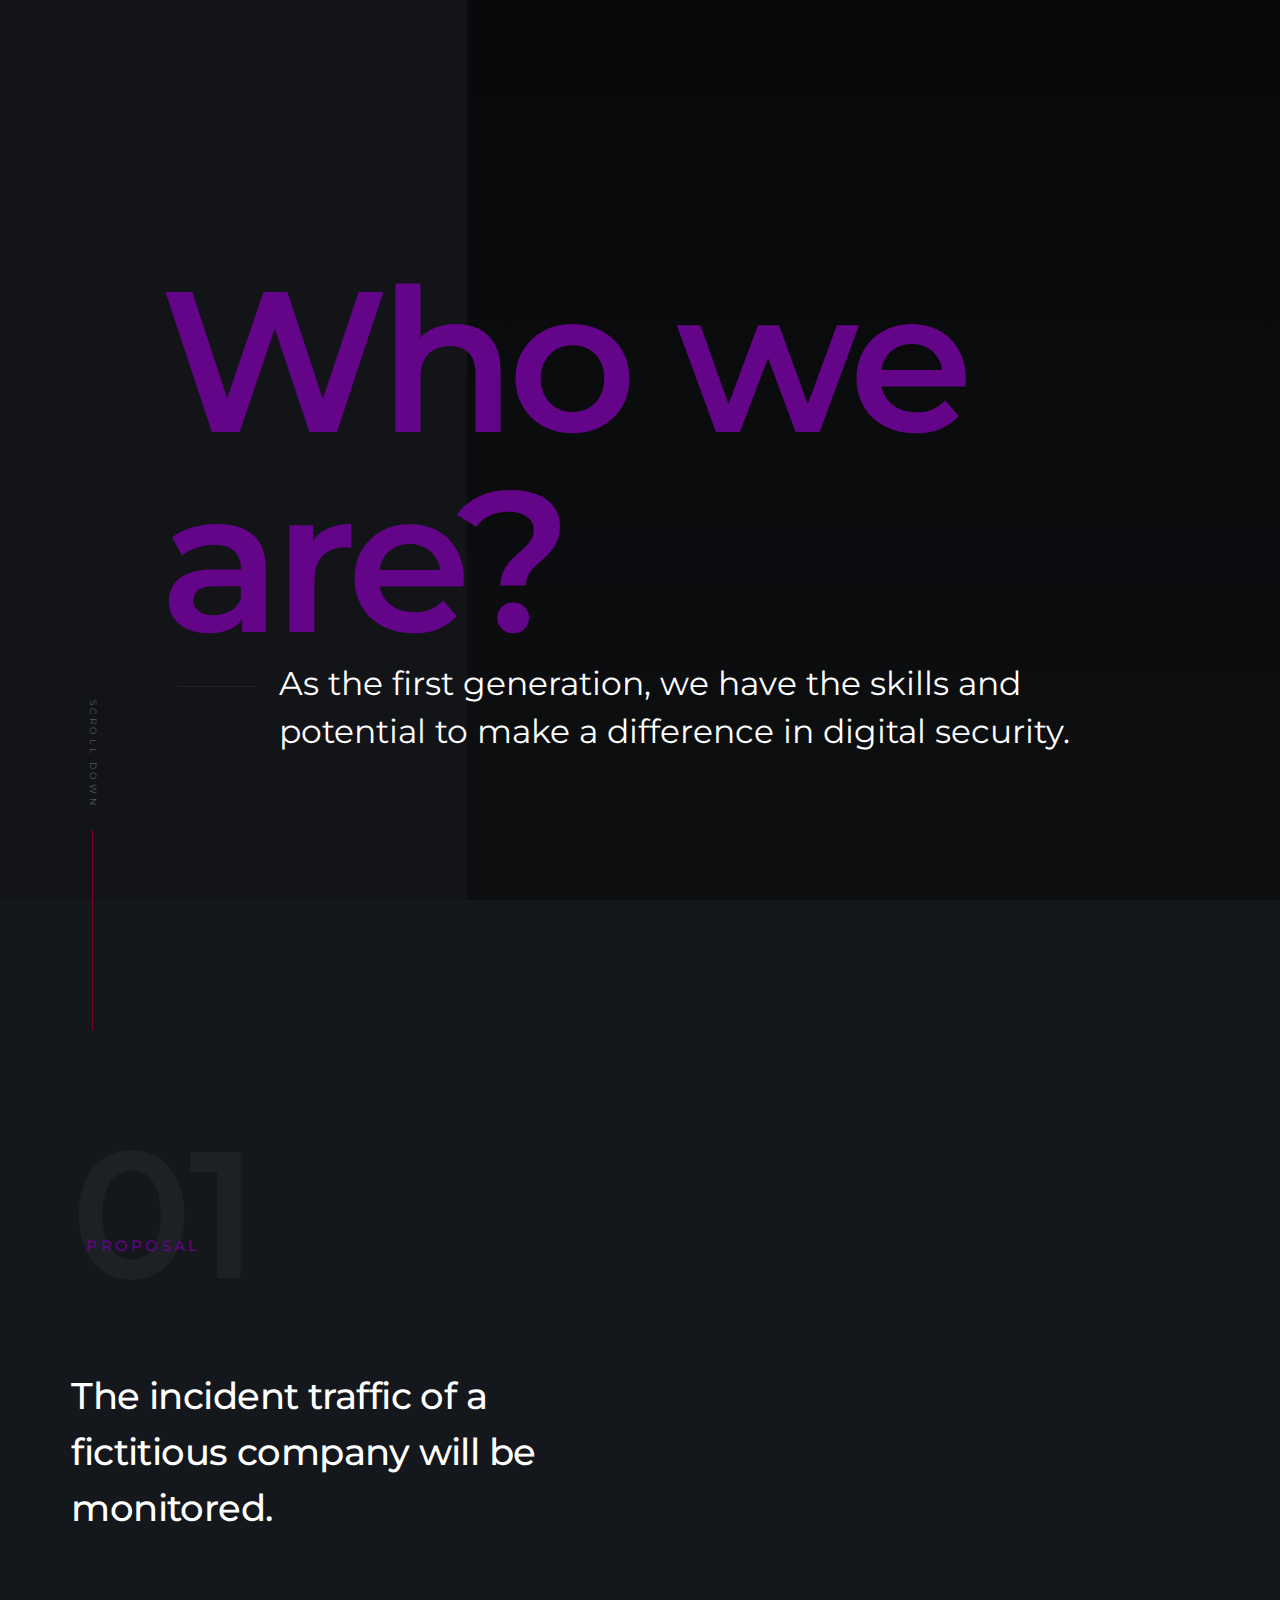
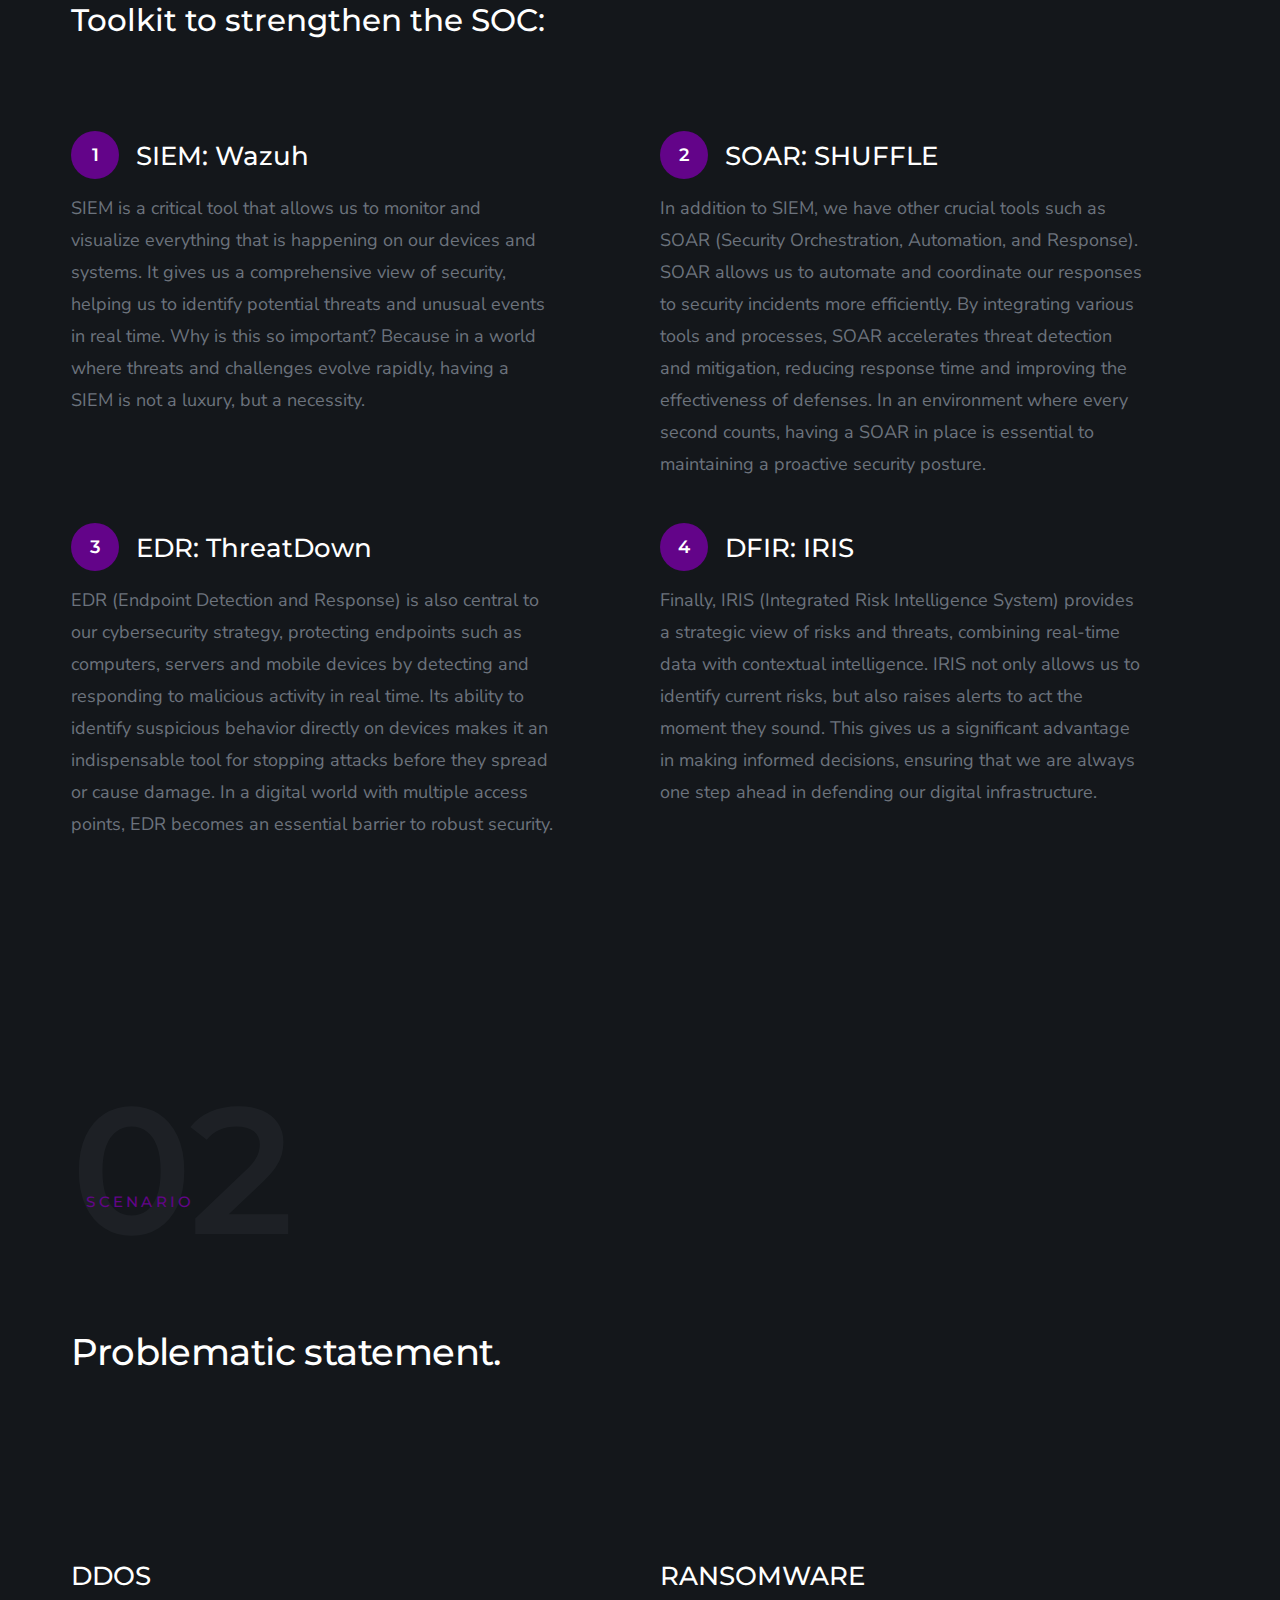
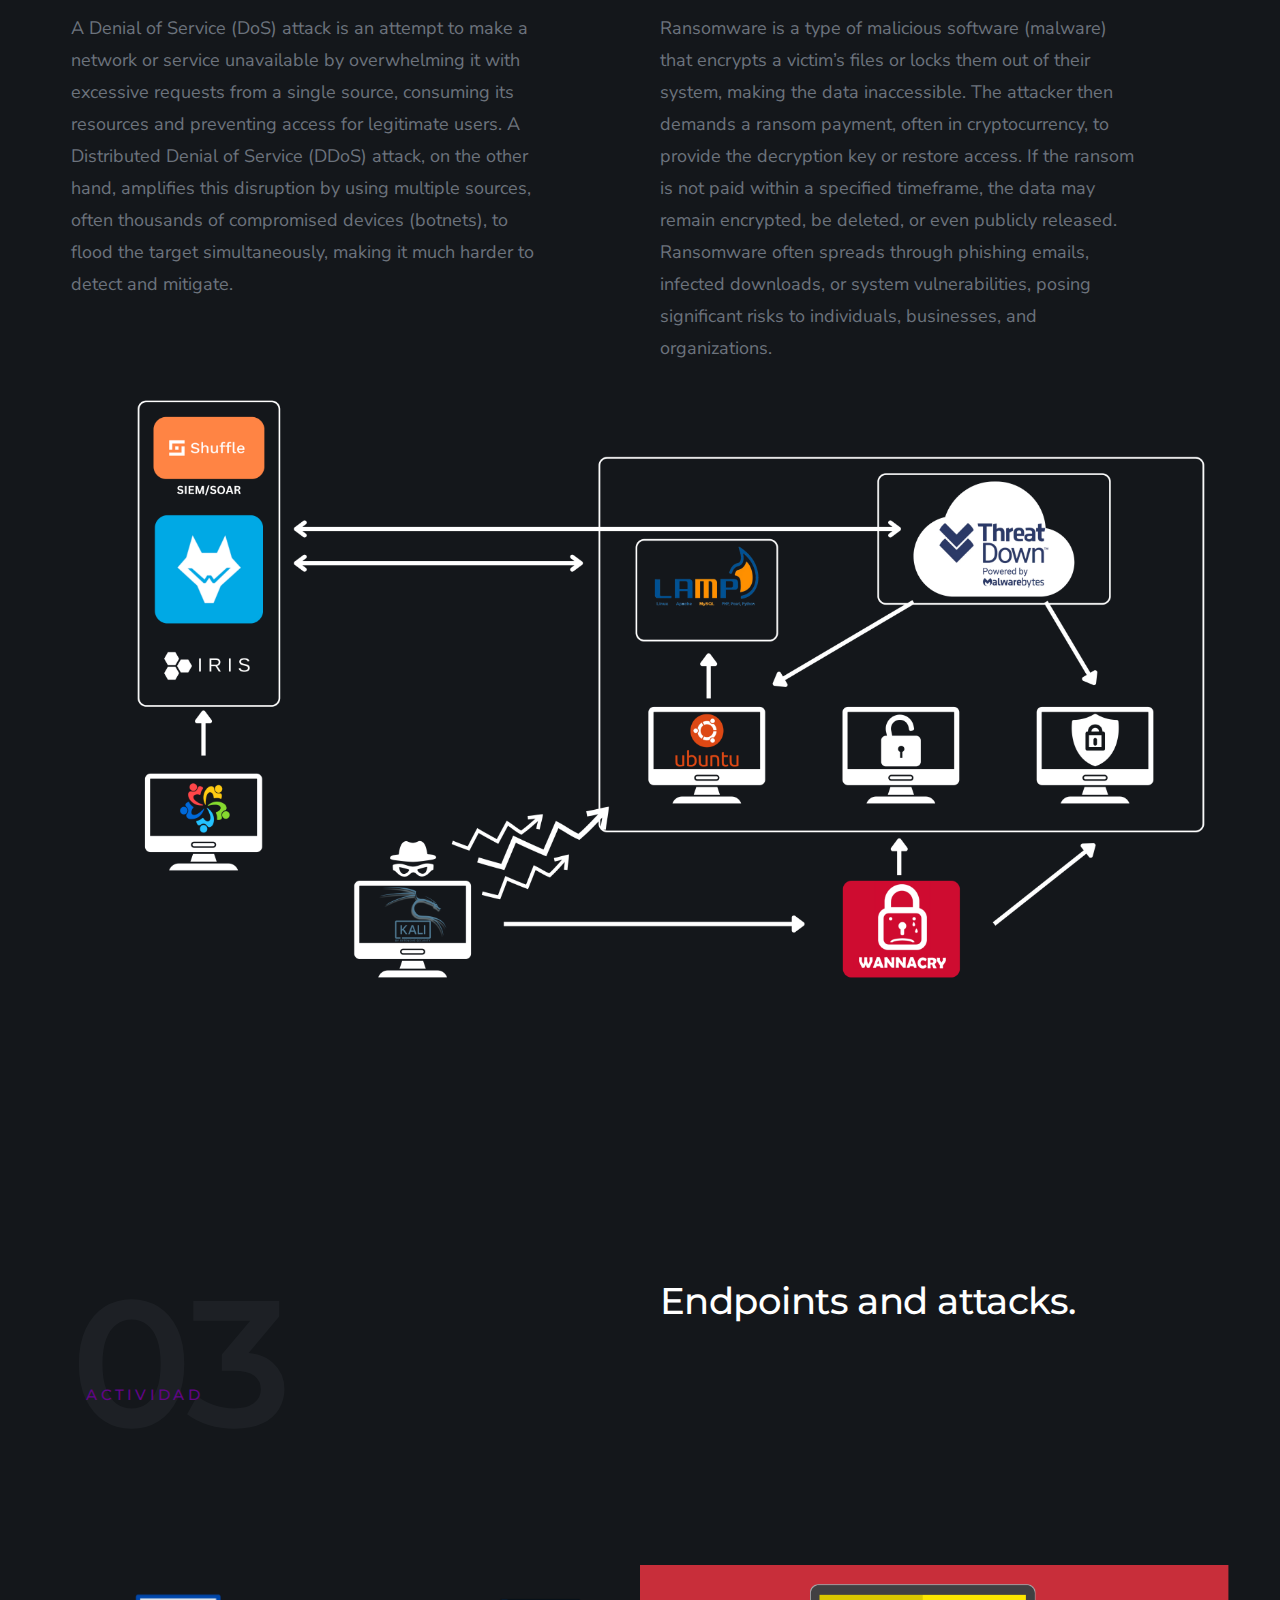
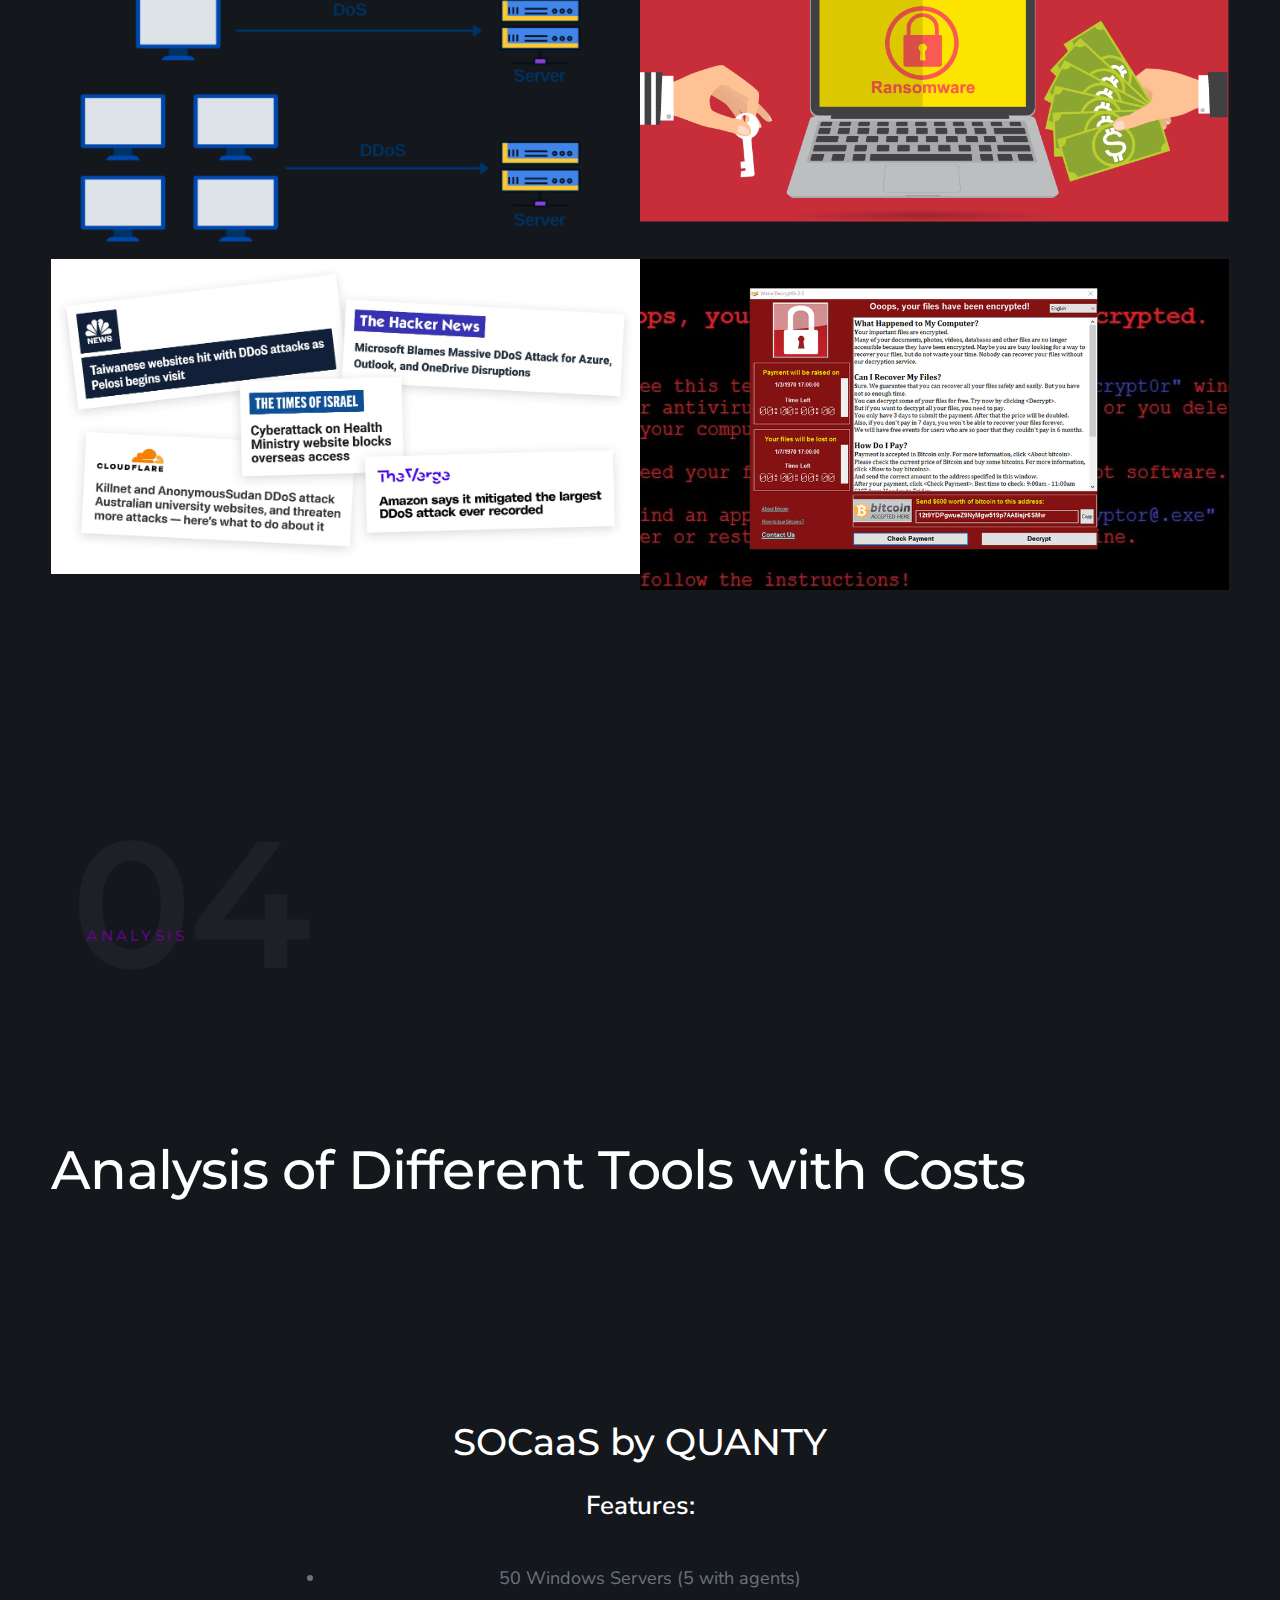
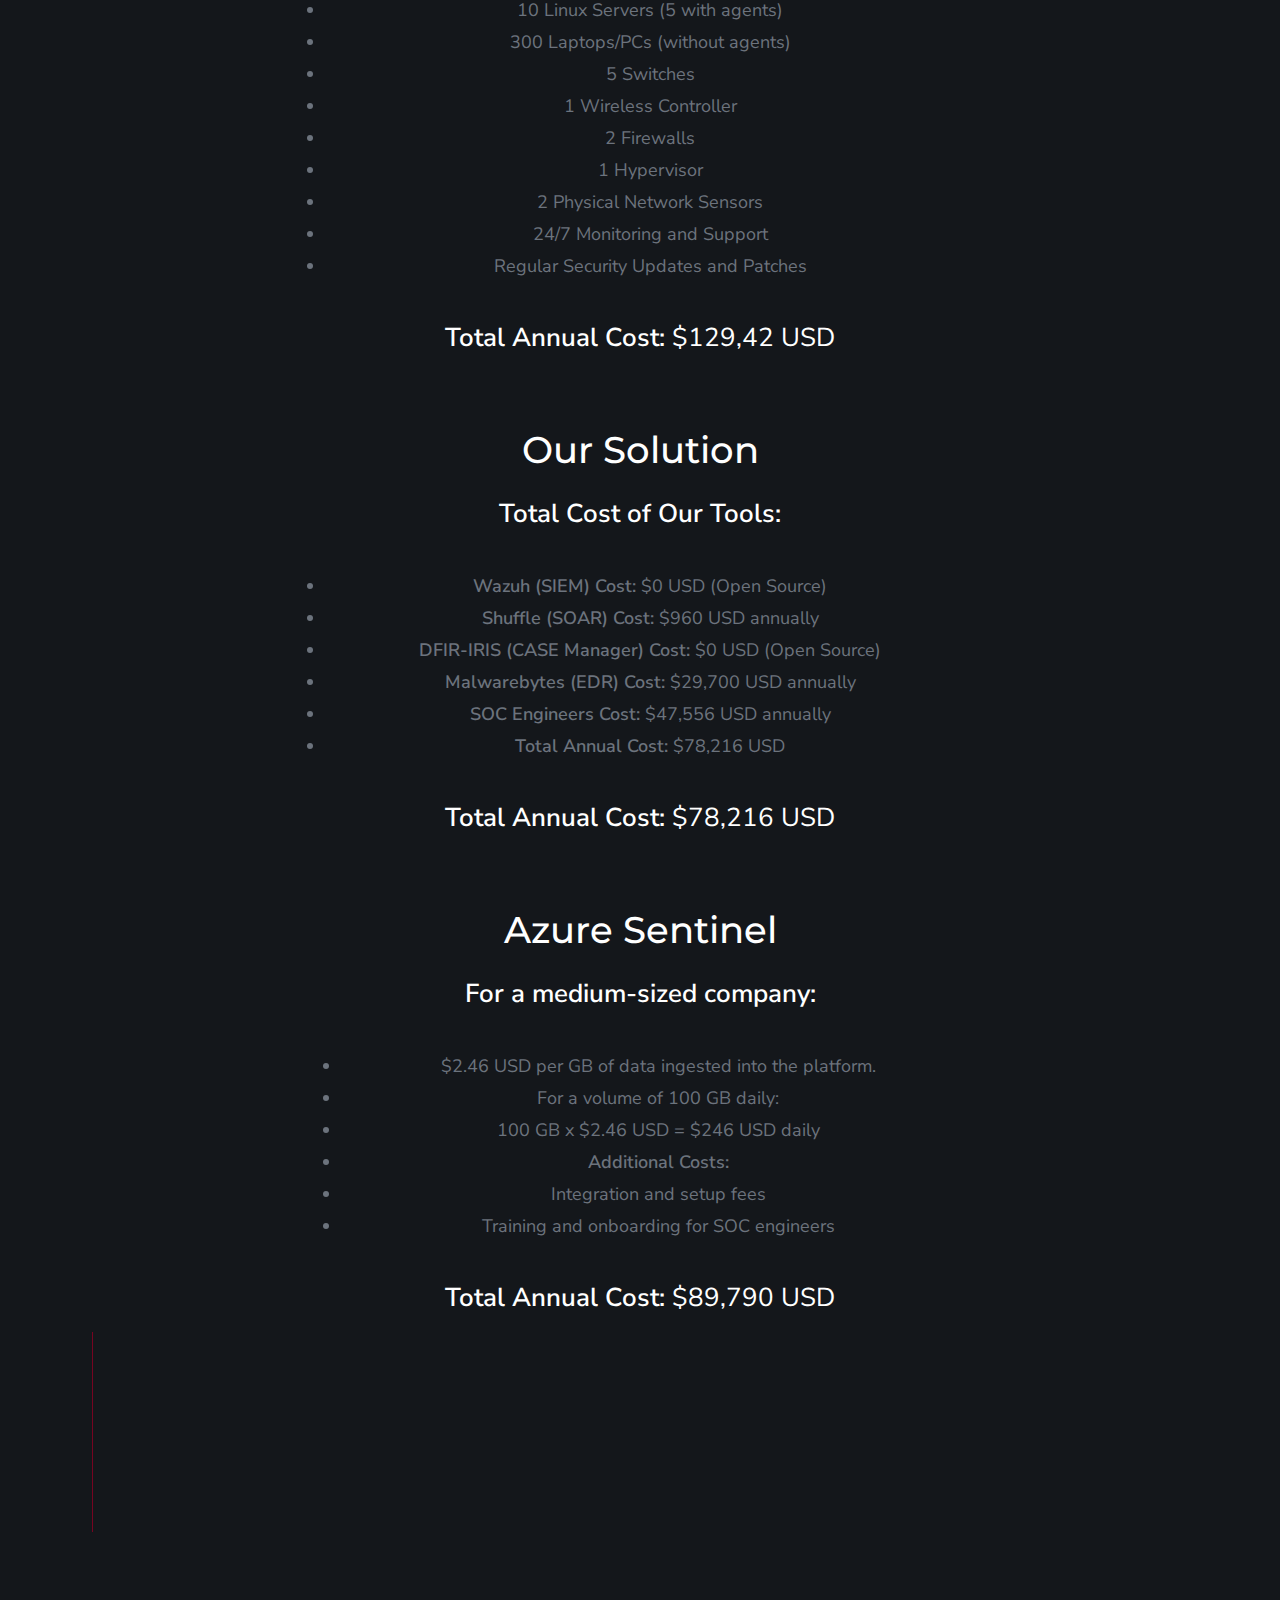
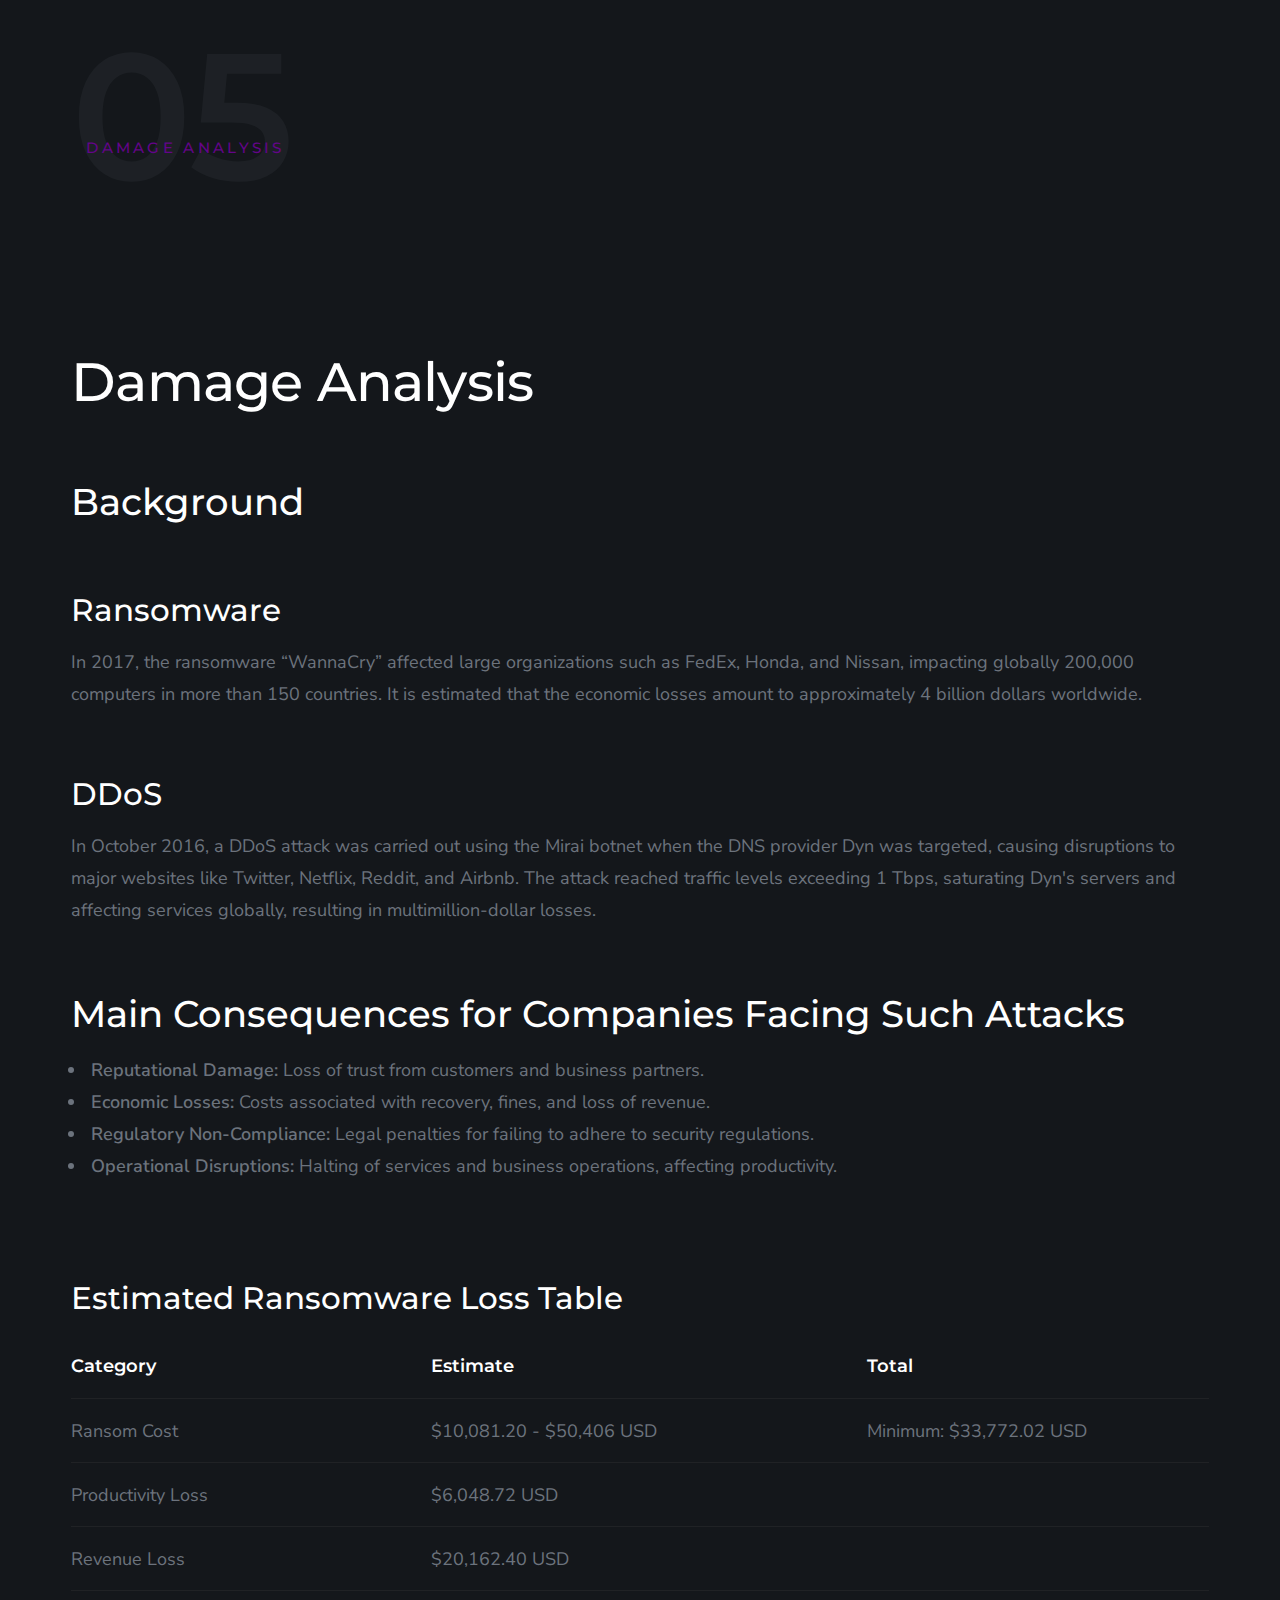
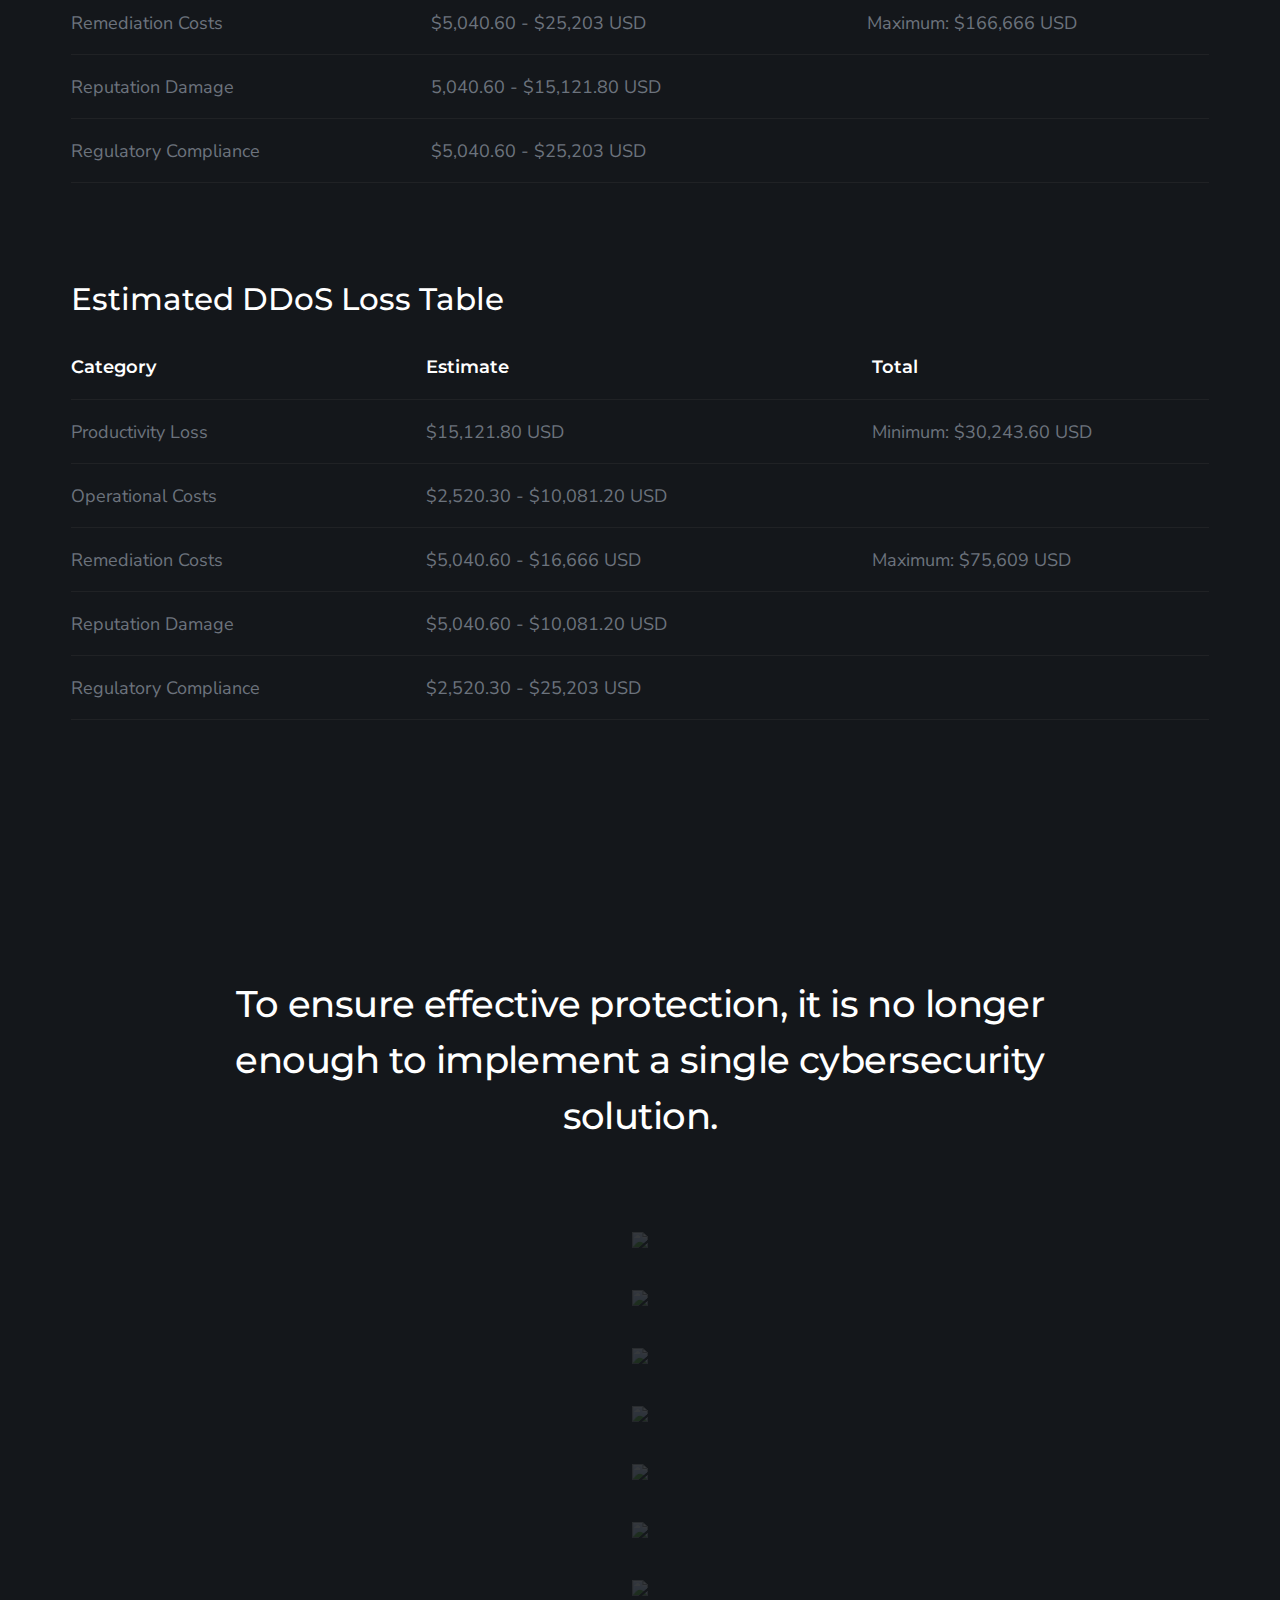
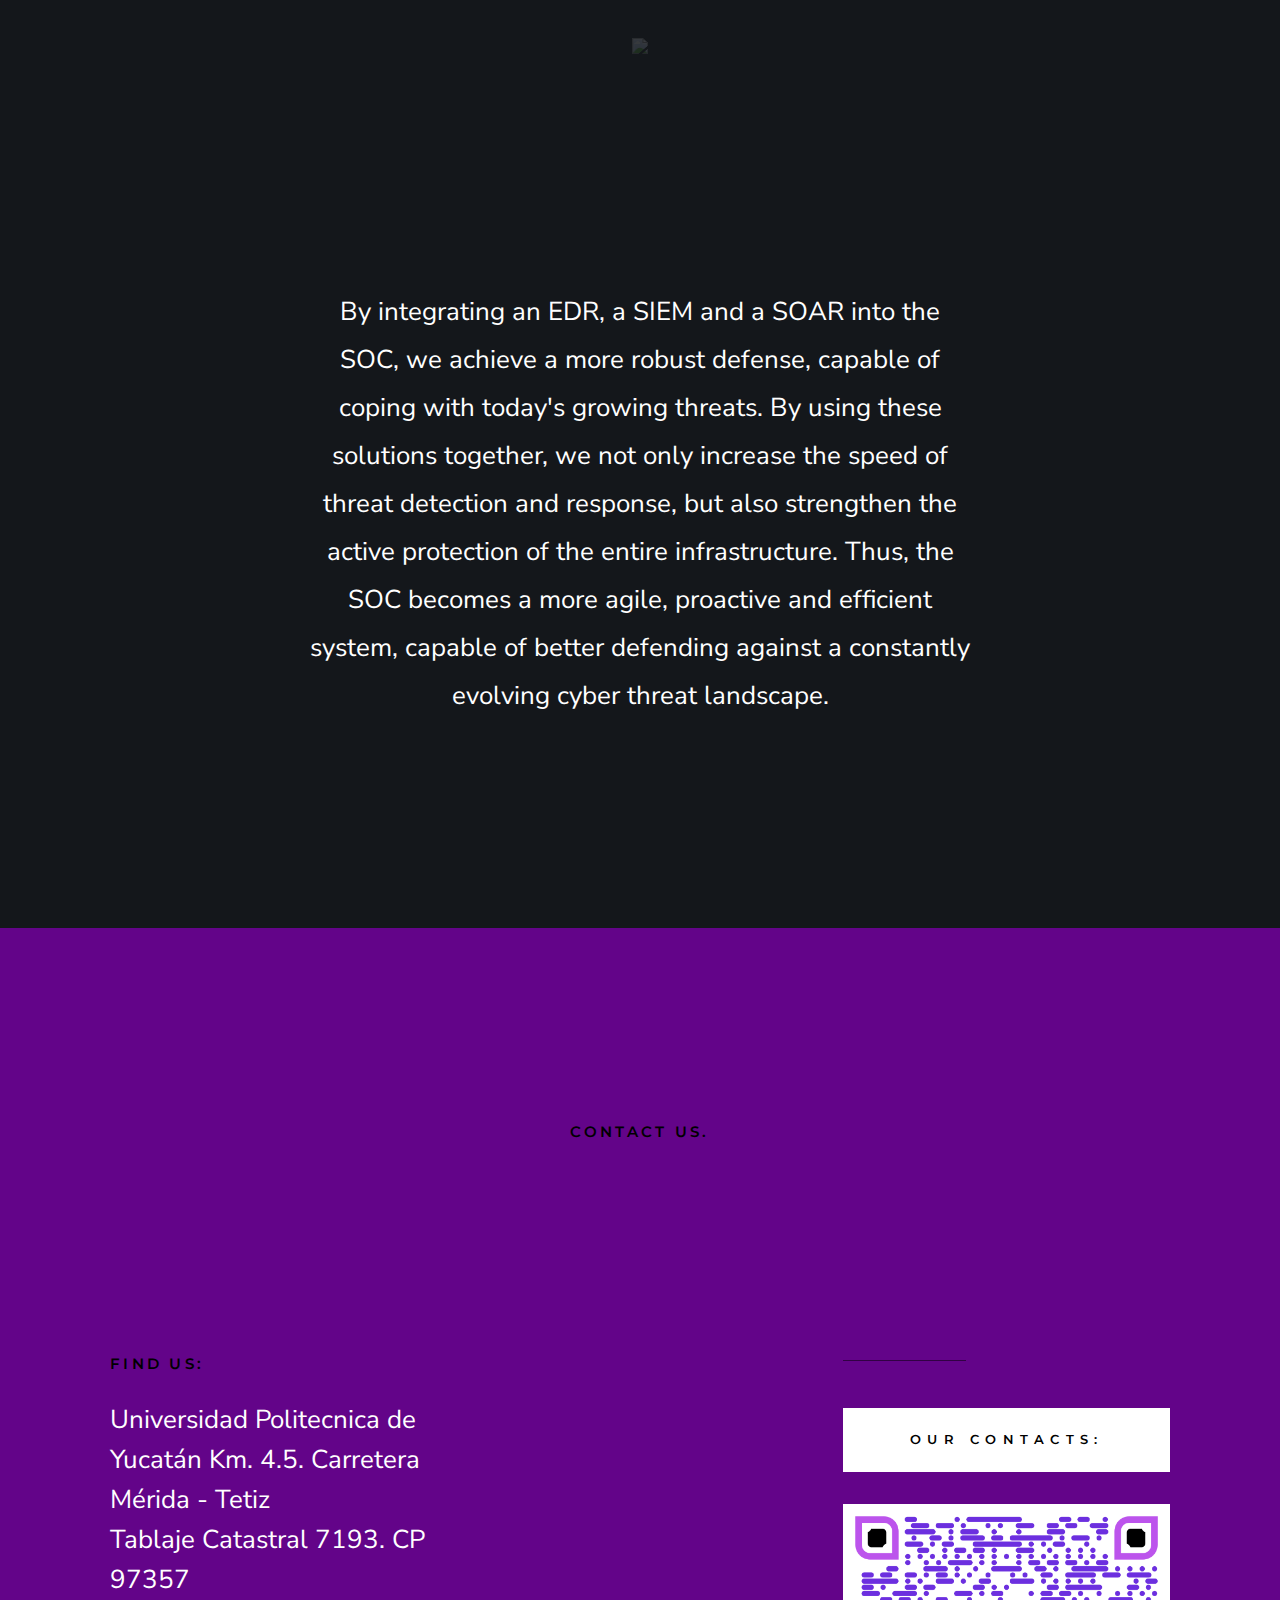
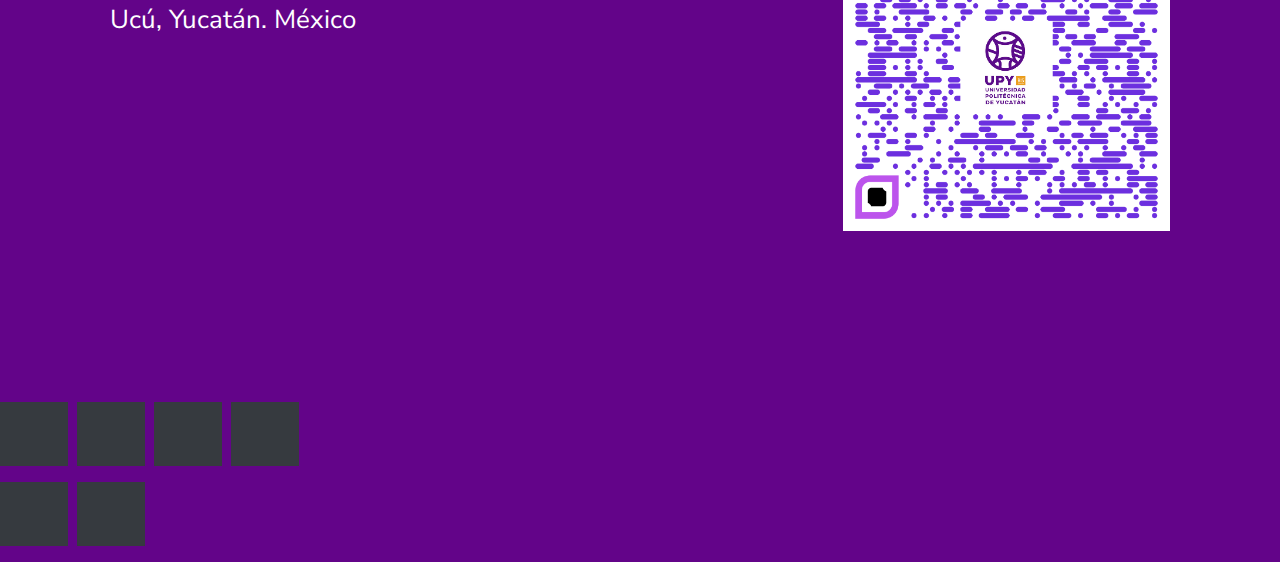
==== commit d593396a: "Refactor content in index.html to update contact heading" ====
--- a/index.html
+++ b/index.html
@@ -135,11 +135,6 @@
     </section> <!-- end s-hero -->
 
 
-
-
-
-
-    
     <!-- about
     ================================================== -->
     <section id="about" class="s-about">
@@ -165,22 +160,16 @@
             </div>
 
             <div class="column large-6 w-900-stack s-about__photo-block">
-                <div class="s-about__photo" data-aos="fade-up">
-                    <img src="images/socreal.jpeg" alt="Descripción de la imagen" style="width: 560px; height: 300px; display: block; margin: 0 auto;">
-
-                </div>
-            </div>
-        </div>
-
-
-        
-        
+                <div class="s-about__photo" data-aos="fade-up"></div>
+            </div>
+        </div>
+
         <div class="row block-large-1-2 block-tab-full s-about__process item-list">
             <div class="column item item-process" data-aos="fade-up">
                 <h3 class="item-title">SIEM: Wazuh</h3>
                 <p>
                      
-                SIEM is a critical tool that allows us to monitor and visualize everything that is happening on our devices and systems. It gives us a comprehensive view of security, helping us to identify potential threats and unusual events in real time. Why is this so important? 
+                SIEM is a critical tool that allows us to monitor and visualize everything that is happening on our devices and systems. It gives us a comprehensive view of security, helping us to identify potential threats and unusual events in real time. Why is this so important? Because in a world where threats and challenges evolve rapidly, having a SIEM is not a luxury, but a necessity.
 
                 </p>
             </div>
@@ -189,7 +178,7 @@
                 <p>
                      
                     In addition to SIEM, we have other crucial tools such as SOAR (Security Orchestration, Automation, and Response).<br>
-                    SOAR allows us to automate and coordinate our responses to security incidents more efficiently.
+                    SOAR allows us to automate and coordinate our responses to security incidents more efficiently. By integrating various tools and processes, SOAR accelerates threat detection and mitigation, reducing response time and improving the effectiveness of defenses. In an environment where every second counts, having a SOAR in place is essential to maintaining a proactive security posture.
 
                 </p>
             </div>
@@ -197,7 +186,7 @@
                 <h3 class="item-title">EDR: ThreatDown</h3>
                 <p>
                      
-                    EDR (Endpoint Detection and Response) is also central to our cybersecurity strategy, protecting endpoints such as computers, servers and mobile devices by detecting and responding to malicious activity in real time. 
+                    EDR (Endpoint Detection and Response) is also central to our cybersecurity strategy, protecting endpoints such as computers, servers and mobile devices by detecting and responding to malicious activity in real time. Its ability to identify suspicious behavior directly on devices makes it an indispensable tool for stopping attacks before they spread or cause damage. In a digital world with multiple access points, EDR becomes an essential barrier to robust security.
 
                 </p>
             </div>
@@ -205,7 +194,7 @@
                 <h3 class="item-title">DFIR: IRIS</h3>
                 <p>
                      
-                    Finally, IRIS (Integrated Risk Intelligence System) provides a strategic view of risks and threats, combining real-time data with contextual intelligence. IRIS not only allows us to identify current risks, but also raises alerts to act the moment they sound. 
+                    Finally, IRIS (Integrated Risk Intelligence System) provides a strategic view of risks and threats, combining real-time data with contextual intelligence. IRIS not only allows us to identify current risks, but also raises alerts to act the moment they sound. This gives us a significant advantage in making informed decisions, ensuring that we are always one step ahead in defending our digital infrastructure.
 
                 </p>
             </div>
@@ -409,9 +398,8 @@
                         </ul>
                         
                         <p class="lead">
-                            <strong>Total Annual Cost:</strong> <span style="color: hsla(345, 93%, 54%, 1);;">$129,420 USD</span>
+                            <strong>Total Annual Cost:</strong> $129,42 USD
                         </p>
-                        
                     </div>
                 </div> <!-- Fin del Primer Slide -->
             
@@ -433,7 +421,7 @@
                             <li><strong>Total Annual Cost:</strong> $78,216 USD</li>
                         </ul>
                         <p class="lead">
-                            <strong>Total Annual Cost:</strong><span style="color: hsla(345, 93%, 54%, 1);;"> $78,216 USD</span>
+                            <strong>Total Annual Cost:</strong> $78,216 USD
                         </p>
                     </div>
                 </div> <!-- Fin del Segundo Slide -->
@@ -457,7 +445,7 @@
                                 </ul>
                         </ul>
                         <p class="lead">
-                            <strong>Total Annual Cost:</strong><span style="color: hsla(345, 93%, 54%, 1);;"> $89,790 USD</span>
+                            <strong>Total Annual Cost:</strong> $89,790 USD
                         </p>
                     </div>
                 </div> <!-- Fin del Tercer Slide -->
@@ -508,10 +496,10 @@
                 
                 <h2>Main Consequences for Companies Facing Such Attacks</h2>
                 <ul>
-                    <li><strong><span style="color: hsla(345, 93%, 54%, 1);;">Reputational Damage:</span></strong> Loss of trust from customers and business partners.</li>
-                    <li><strong><span style="color: hsla(345, 93%, 54%, 1);;">Economic Losses:</span></strong> Costs associated with recovery, fines, and loss of revenue.</li>
-                    <li><strong><span style="color: hsla(345, 93%, 54%, 1);;">Regulatory Non-Compliance:</span></strong> Legal penalties for failing to adhere to security regulations.</li>
-                    <li><strong><span style="color: hsla(345, 93%, 54%, 1);;">Operational Disruptions:</span></strong> Halting of services and business operations, affecting productivity.</li>
+                    <li><strong>Reputational Damage:</strong> Loss of trust from customers and business partners.</li>
+                    <li><strong>Economic Losses:</strong> Costs associated with recovery, fines, and loss of revenue.</li>
+                    <li><strong>Regulatory Non-Compliance:</strong> Legal penalties for failing to adhere to security regulations.</li>
+                    <li><strong>Operational Disruptions:</strong> Halting of services and business operations, affecting productivity.</li>
                 </ul>
             
             </div>
@@ -535,12 +523,12 @@
                             <tr>
                                 <td>Ransom Cost</td>
                                 <td>$10,081.20 - $50,406 USD</td>
-                                <td>Minimum:<span style="color: hsla(345, 93%, 54%, 1);;"> $33,772.02 USD</span></td>
+                                <td>Minimum: $33,772.02 USD</td>
                             </tr>
                             <tr>
                                 <td>Productivity Loss</td>
                                 <td>$6,048.72 USD</td>
-                                <td>Maximum:<span style="color: hsla(345, 93%, 54%, 1);;"> $166,666 USD</span></td>
+                                <td></td>
                             </tr>
                             <tr>
                                 <td>Revenue Loss</td>
@@ -550,7 +538,7 @@
                             <tr>
                                 <td>Remediation Costs</td>
                                 <td>$5,040.60 - $25,203 USD</td>
-                                <td></td>
+                                <td>Maximum: $166,666 USD</td>
                             </tr>
                             <tr>
                                 <td>Reputation Damage</td>
@@ -580,17 +568,17 @@
                             <tr>
                                 <td>Productivity Loss</td>
                                 <td>$15,121.80 USD</td>
-                                <td>Minimum:<span style="color: hsla(345, 93%, 54%, 1);;"> $30,243.60 USD</span></td>
+                                <td>Minimum: $30,243.60 USD</td>
                             </tr>
                             <tr>
                                 <td>Operational Costs</td>
                                 <td>$2,520.30 - $10,081.20 USD</td>
-                                <td>Maximum:<span style="color: hsla(345, 93%, 54%, 1);;"> $75,609 USD</span></td>
+                                <td></td>
                             </tr>
                             <tr>
                                 <td>Remediation Costs</td>
                                 <td>$5,040.60 - $16,666 USD</td>
-                                <td></td>
+                                <td>Maximum: $75,609 USD</td>
                             </tr>
                             <tr>
                                 <td>Reputation Damage</td>
@@ -628,54 +616,20 @@
 
         <div class="row clients-outer">
             <div class="column">
-            <div class="clients" data-aos="fade-up">
-                <div class="clients-slider">
-                <div class="clients__slide"><img src="images/WAZUHicon.png" /></div>
-                <div class="clients__slide"><img src="images/Shuffle_logo.png" /></div>
-                <div class="clients__slide"><img src="images/iris.png" /></div>
-                <div class="clients__slide"><img src="images/threatdown.png" /></div>
-                <div class="clients__slide"><img src="images/almalinux.png" /></div>
-                <div class="clients__slide"><img src="images/ubuntu.png" /></div>
-                <div class="clients__slide"><img src="images/kali.png" /></div>
-                </div>
-            </div> <!-- end clients -->
+                <div class="clients" data-aos="fade-up">
+                    
+                    <a href="#0" title="" class="clients__slide"><img src="images/icons/clients/dropbox.svg" /></a>
+                    <a href="#0" title="" class="clients__slide"><img src="images/icons/clients/atom.svg" /></a>
+                    <a href="#0" title="" class="clients__slide"><img src="images/icons/clients/github.svg" /></a>
+                    <a href="#0" title="" class="clients__slide"><img src="images/icons/clients/redhat.svg" /></a>
+                    <a href="#0" title="" class="clients__slide"><img src="images/icons/clients/medium.svg" /></a>
+                    <a href="#0" title="" class="clients__slide"><img src="images/icons/clients/messenger.svg" /></a>
+                    <a href="#0" title="" class="clients__slide"><img src="images/icons/clients/steam.svg" /></a>
+                    <a href="#0" title="" class="clients__slide"><img src="images/icons/clients/spotify.svg" /></a>
+                     
+                </div> <!-- end clients -->
             </div> <!-- end column -->
         </div> <!-- end clients-outer -->
-
-        <style>
-            .clients-slider {
-            position: relative;
-            width: 100%;
-            height: 200px; /* Adjust height as needed */
-            overflow: hidden;
-            }
-            .clients__slide {
-            position: absolute;
-            width: 100%;
-            height: 100%;
-            opacity: 0;
-            transition: opacity 1s ease-in-out;
-            }
-            .clients__slide.active {
-            opacity: 1;
-            }
-        </style>
-
-        <script>
-            document.addEventListener('DOMContentLoaded', function() {
-            const slides = document.querySelectorAll('.clients__slide');
-            let currentSlide = 0;
-
-            function showNextSlide() {
-                slides[currentSlide].classList.remove('active');
-                currentSlide = (currentSlide + 10) % slides.length;
-                slides[currentSlide].classList.add('active');
-            }
-
-            slides[currentSlide].classList.add('active');
-            setInterval(showNextSlide, 1000);
-            });
-        </script>
 
         <div class="row testimonials collapse">
 
@@ -712,7 +666,7 @@
 
         <div class="row narrower s-contact__top h-text-center">
             <div class="column">
-                <h3 class="h6">Contact:</h3>
+                <h3 class="h6">Contact us.</h3>
                 <h1 class="display-1">
                 
                 </h1>
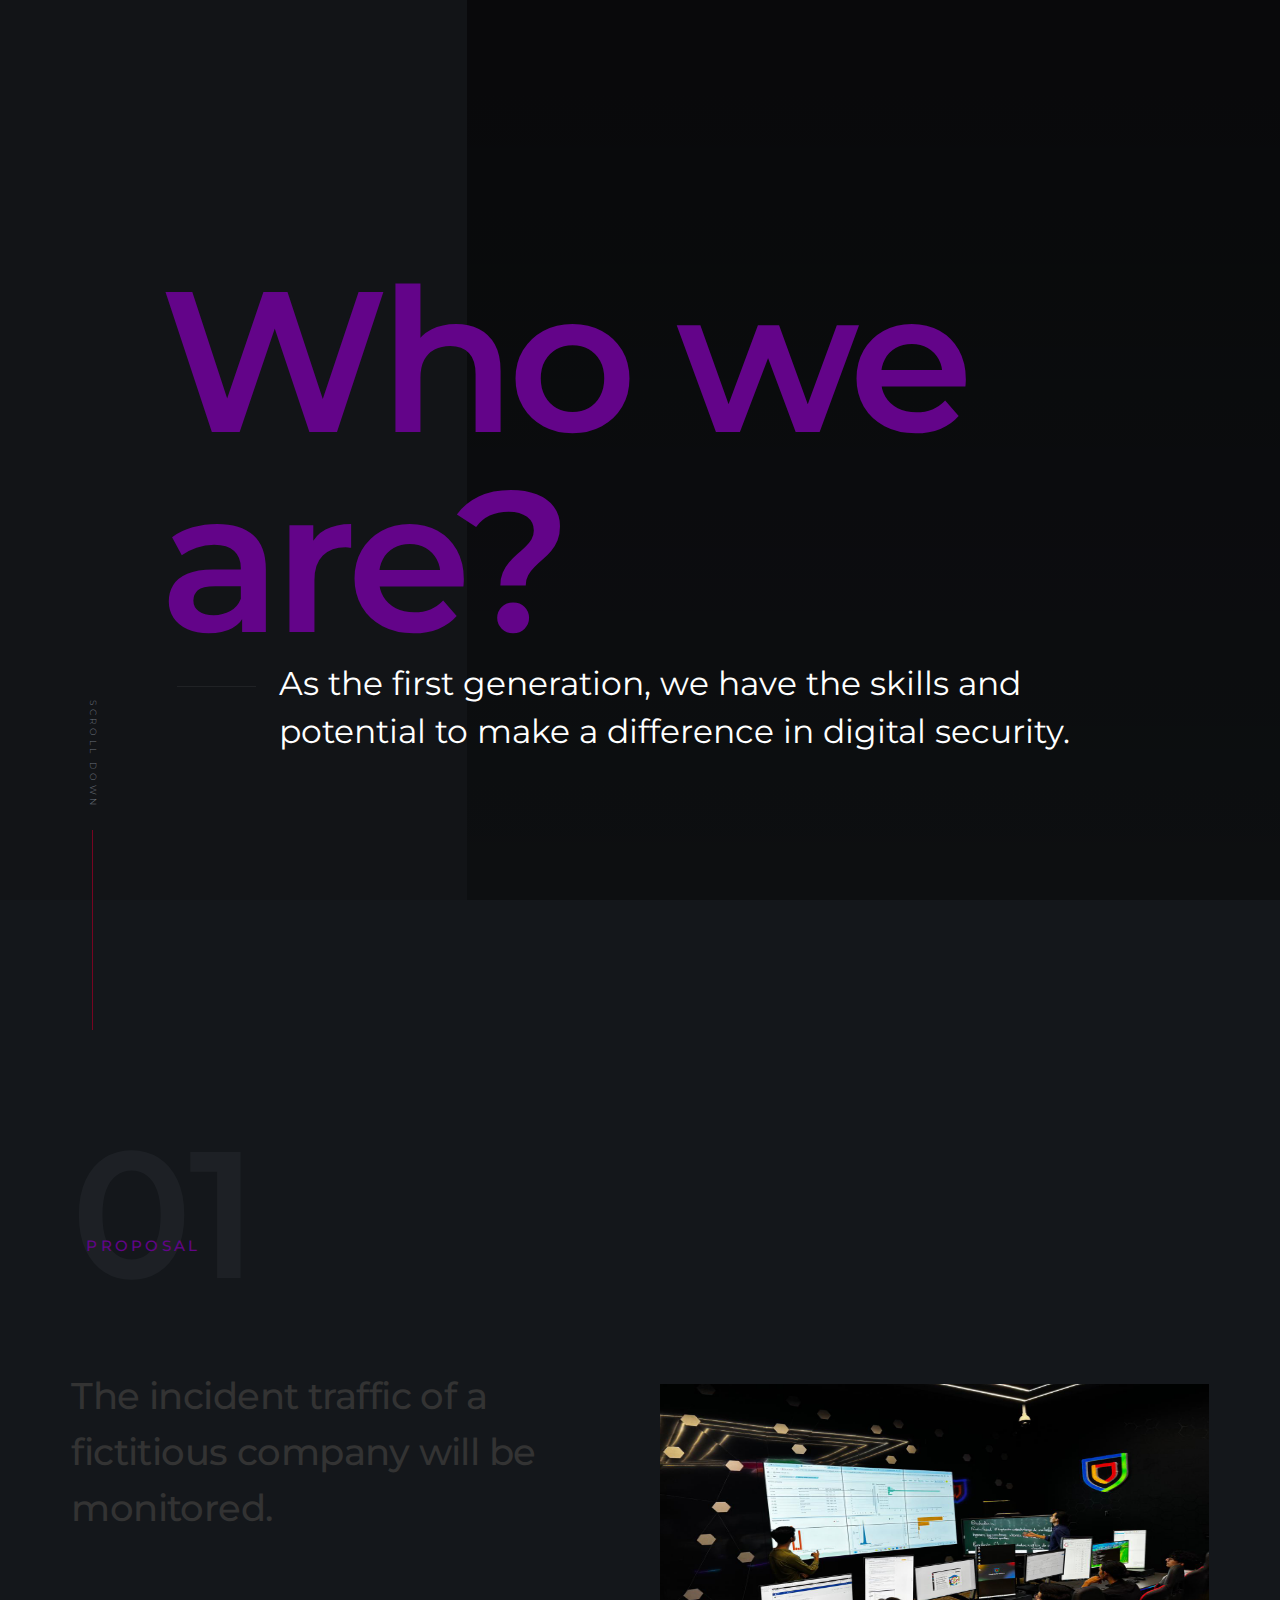
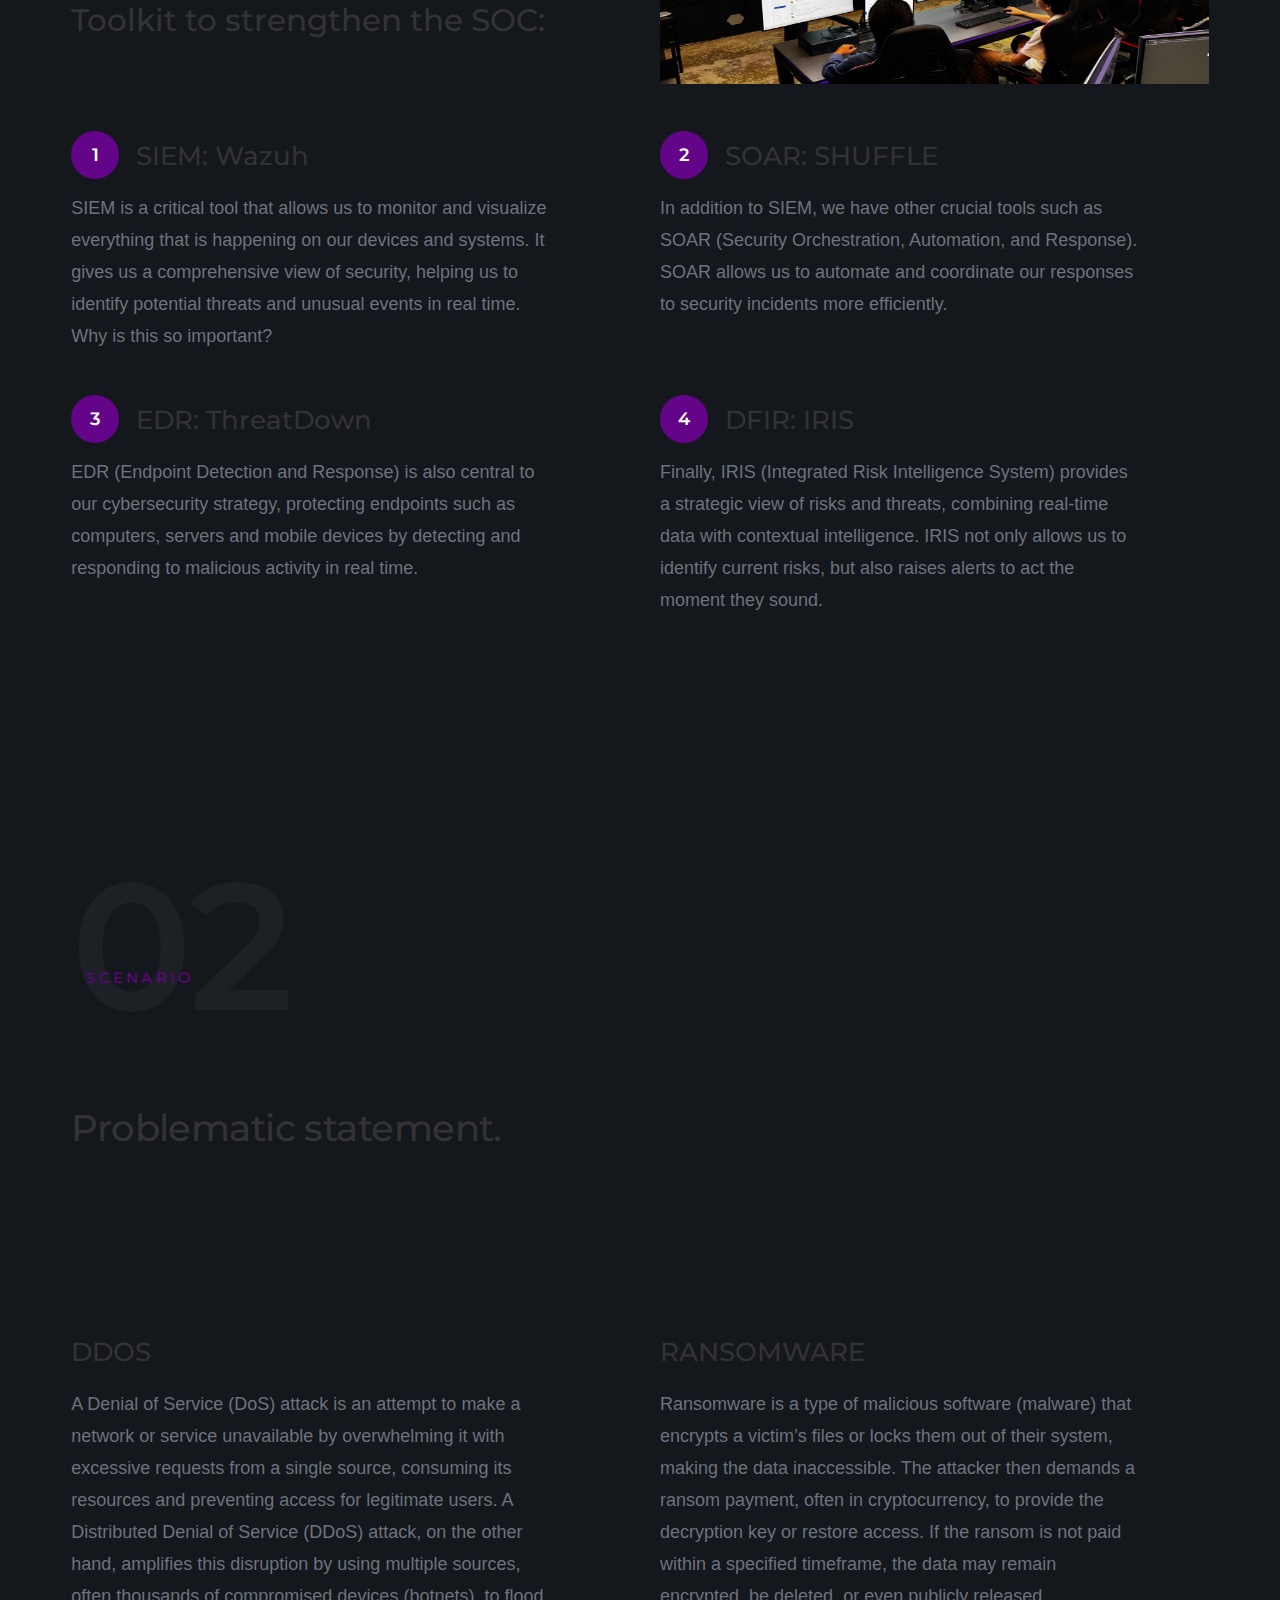
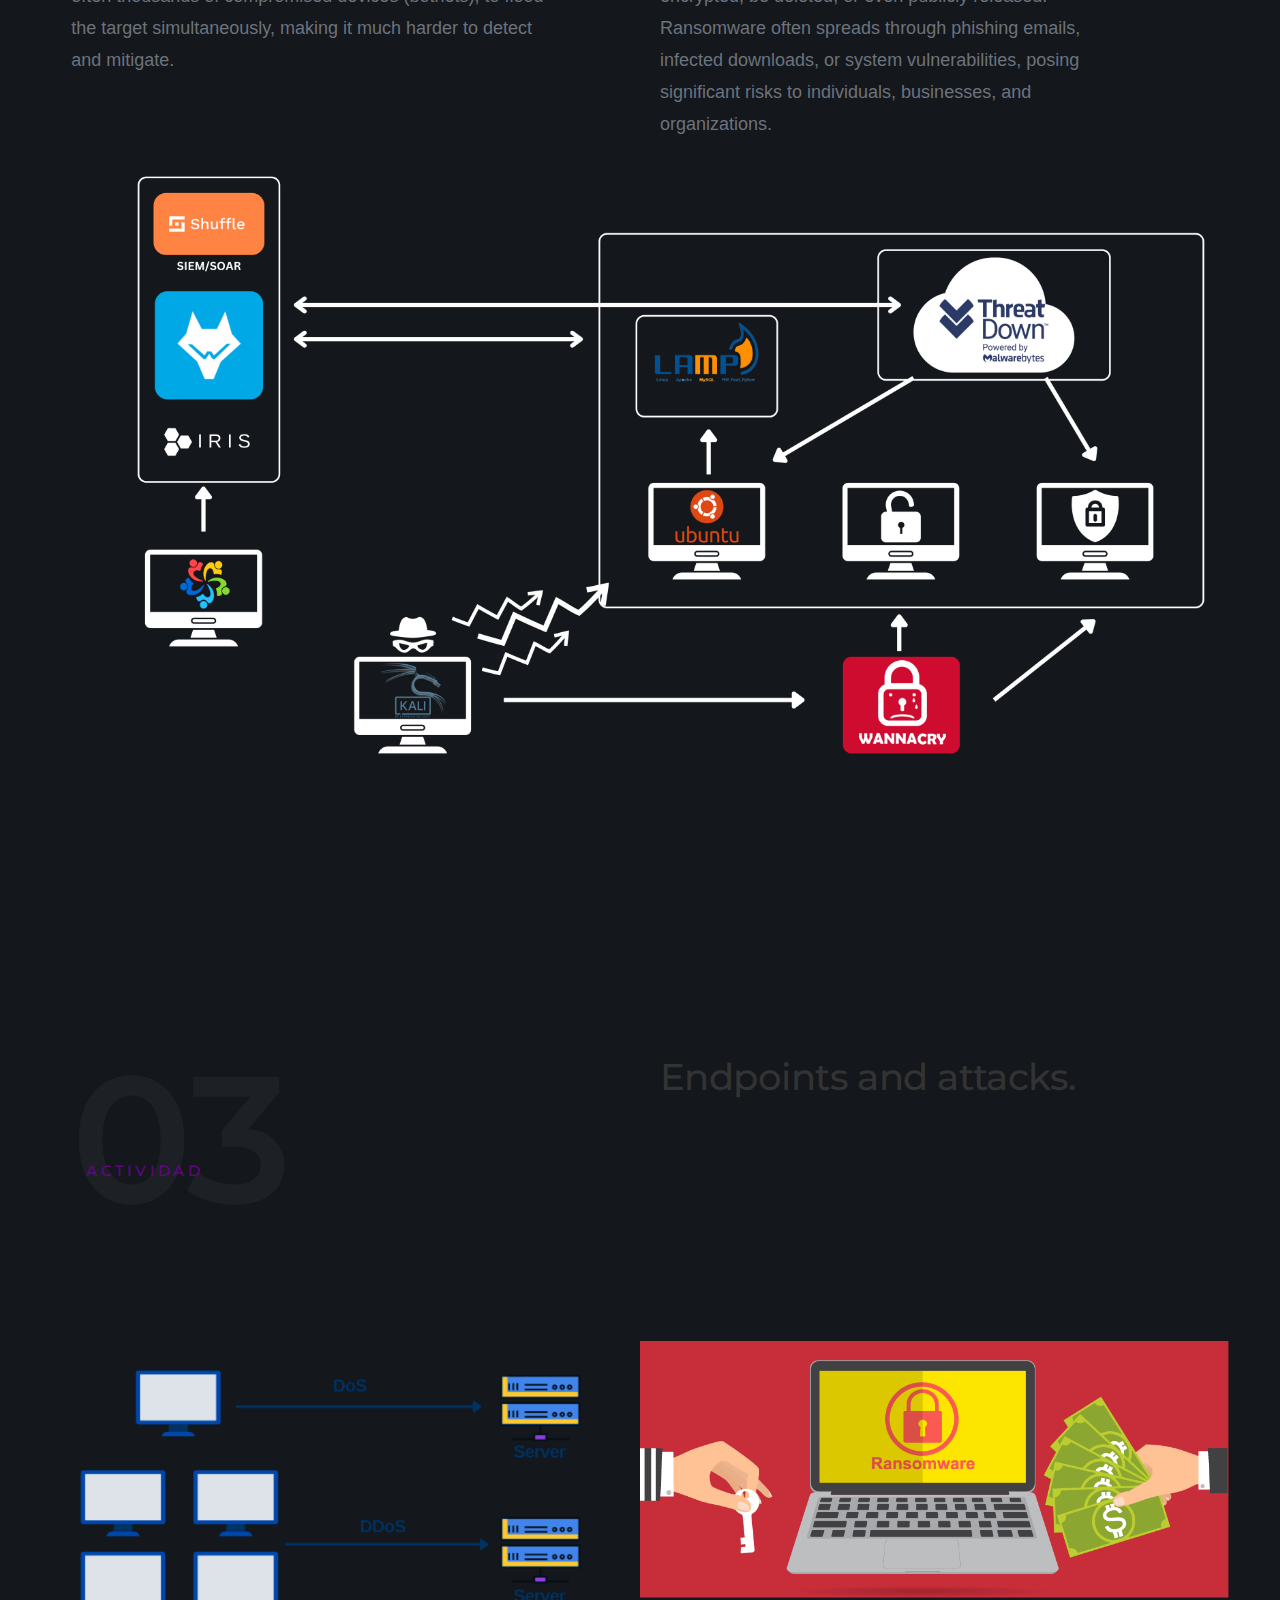
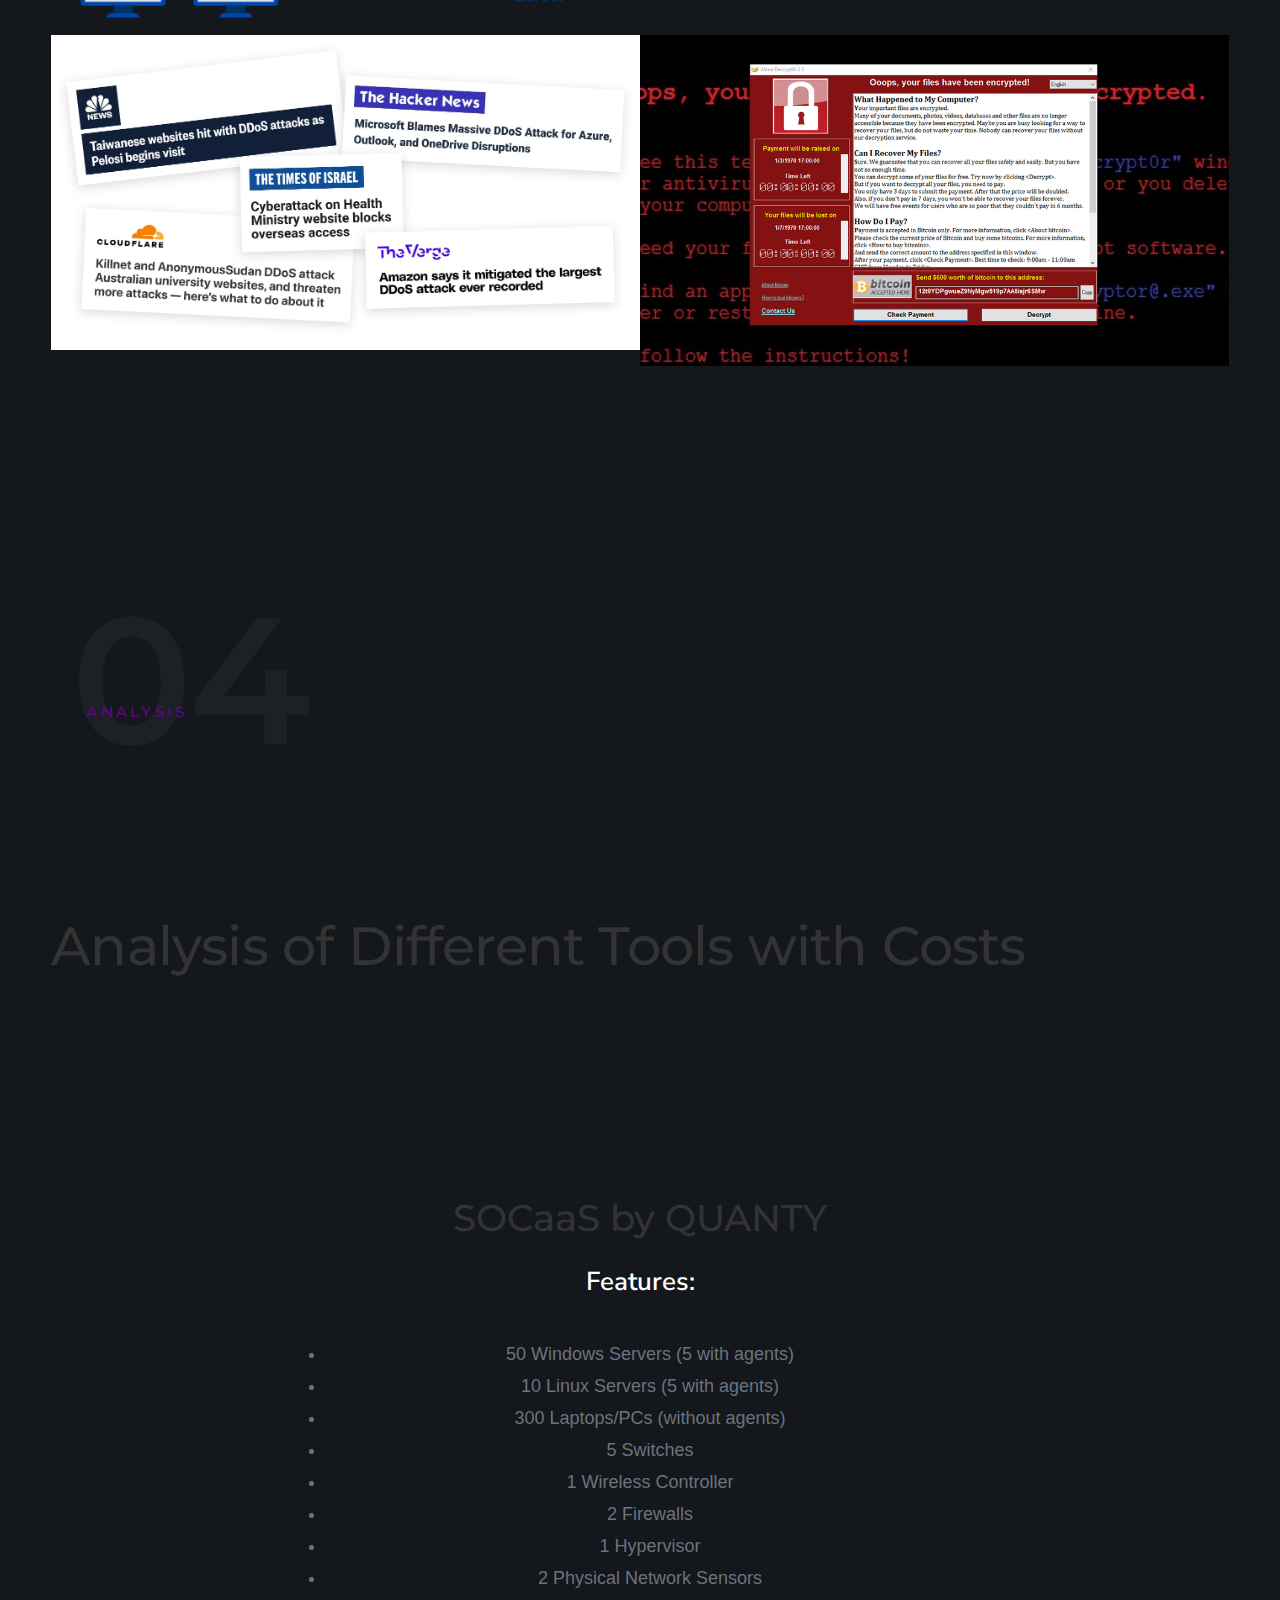
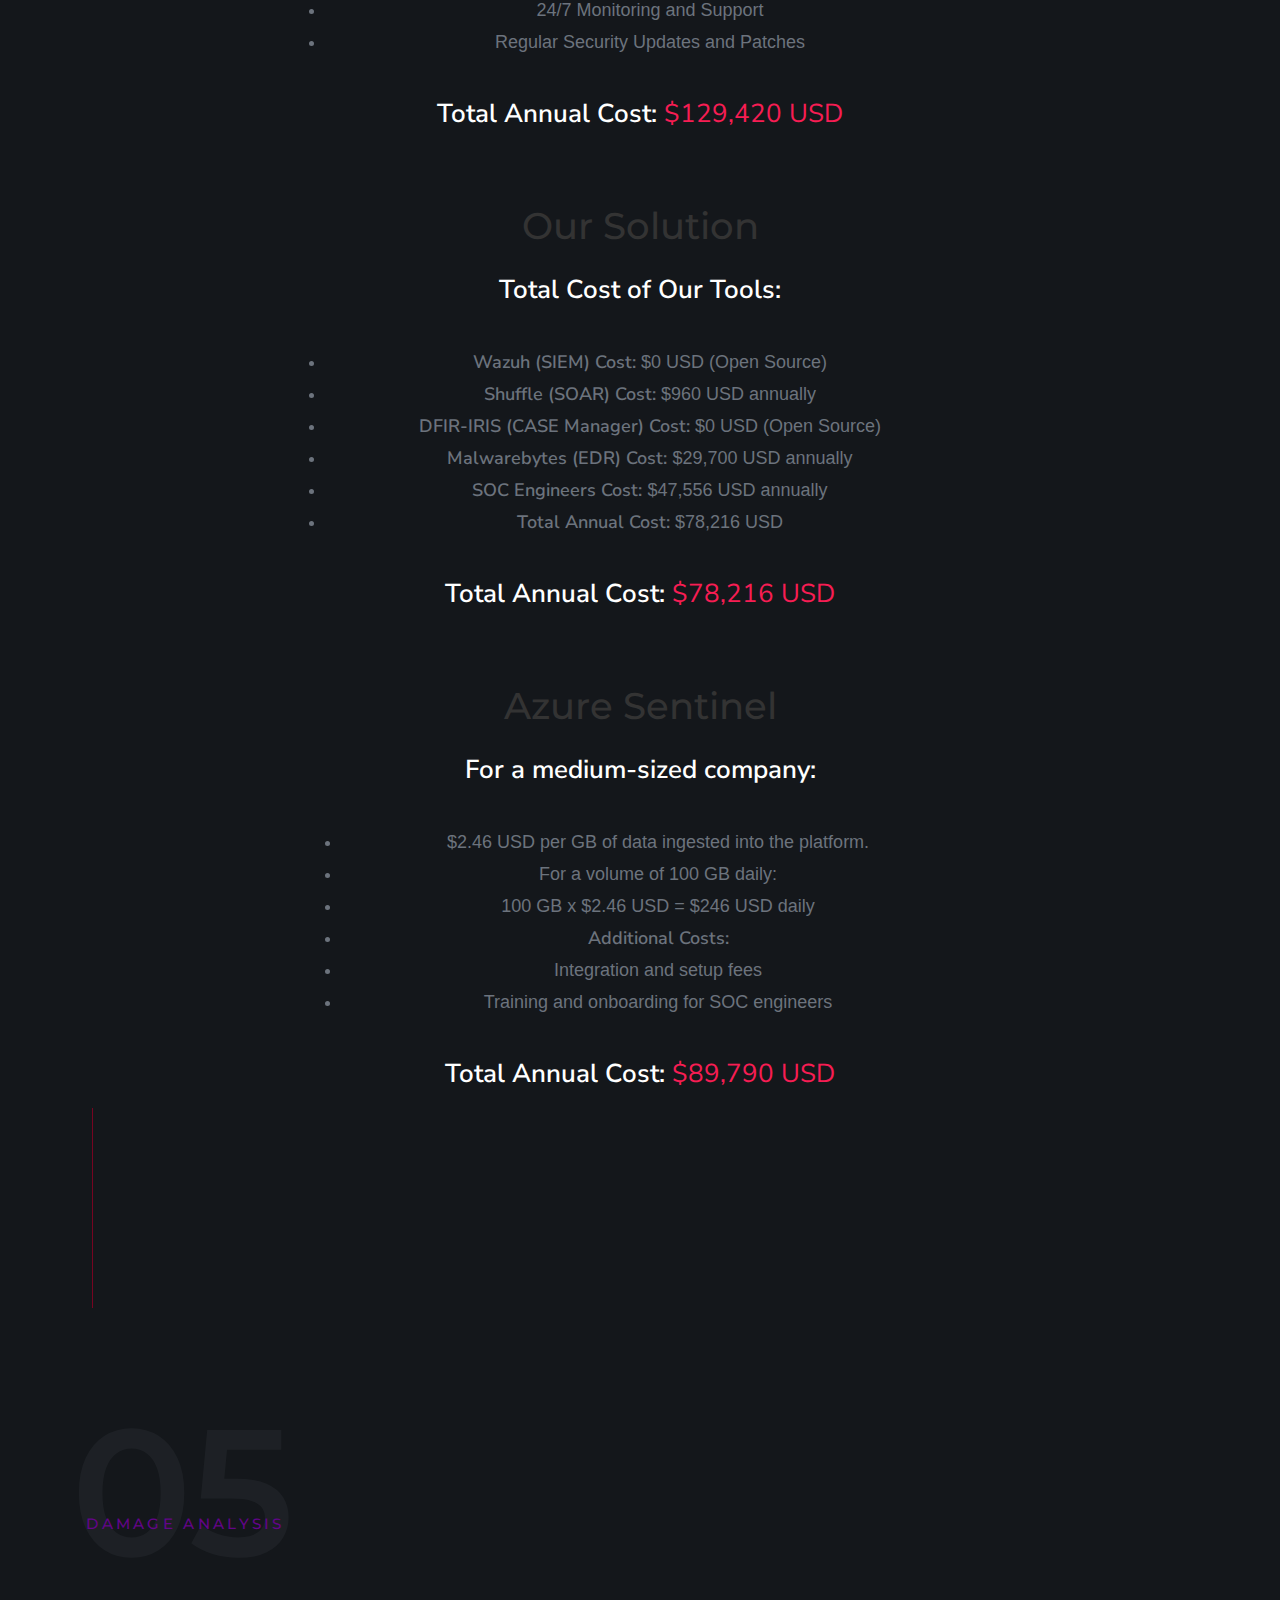
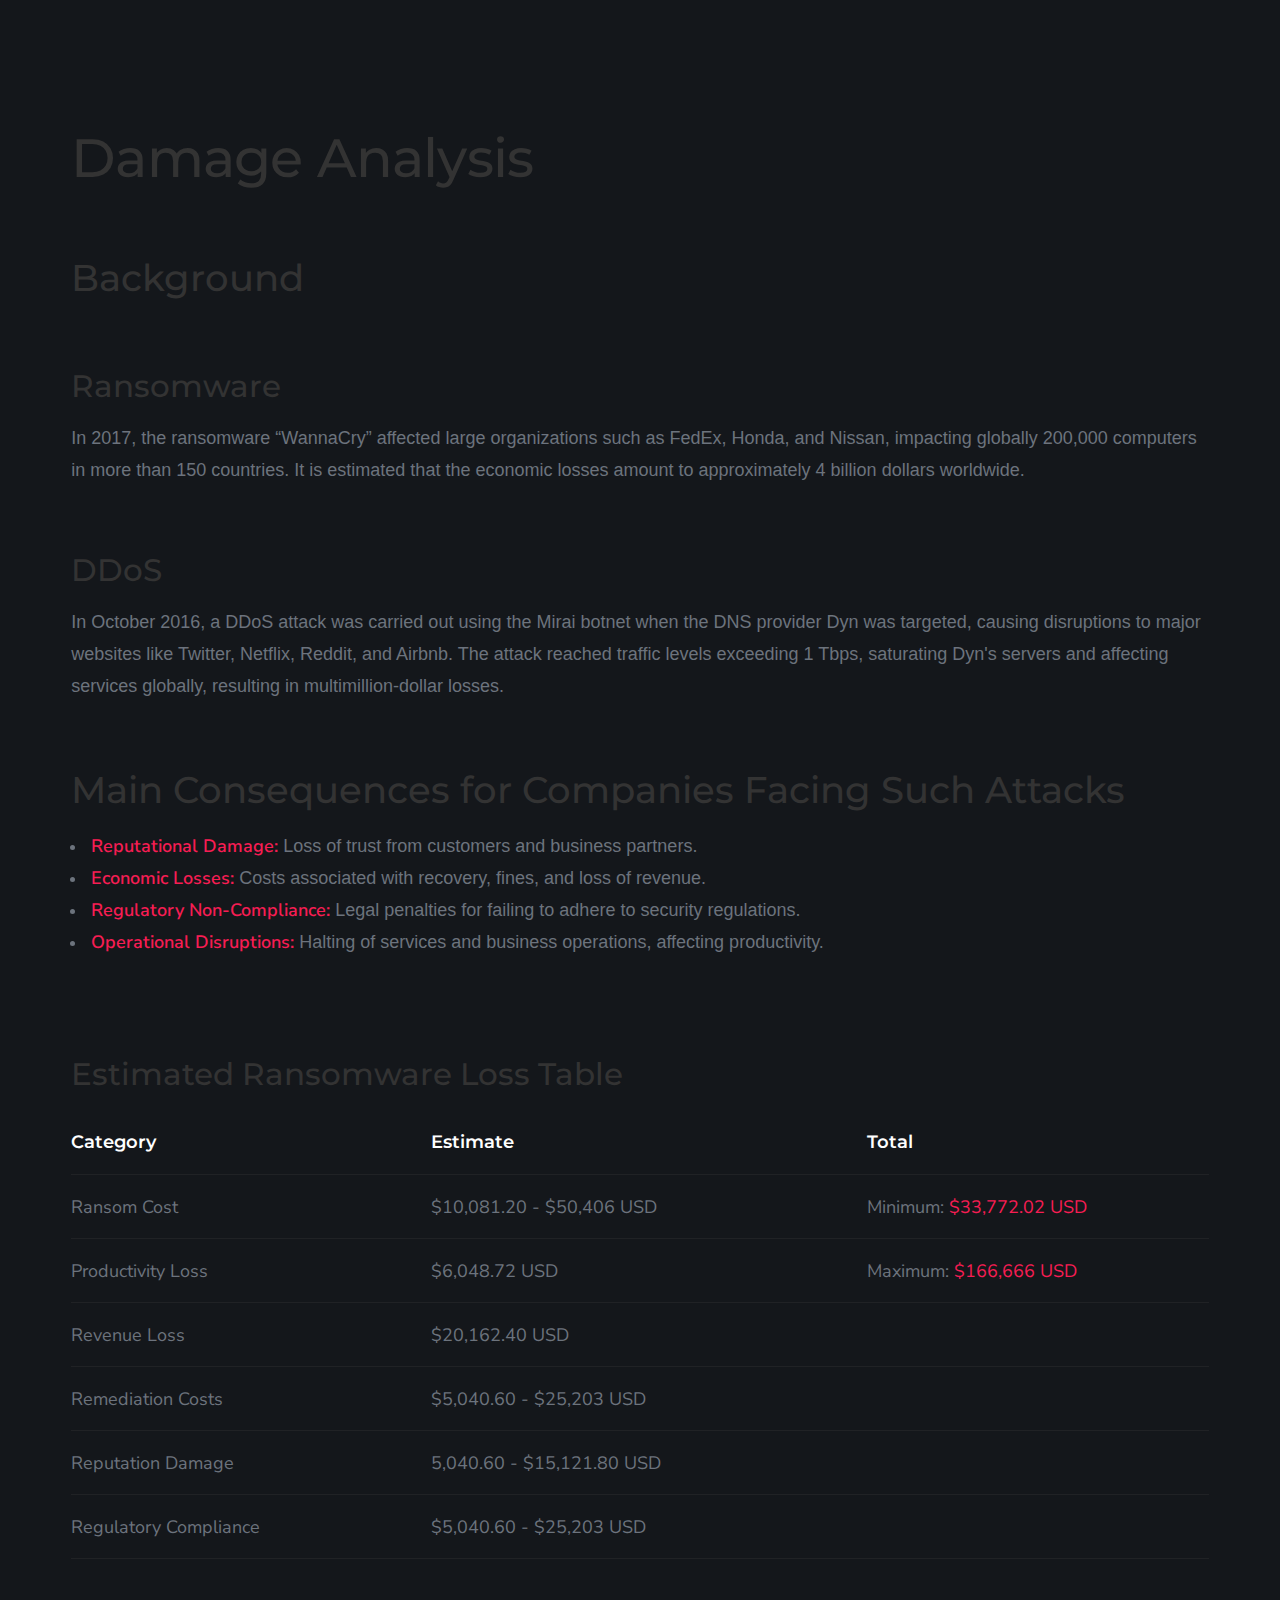
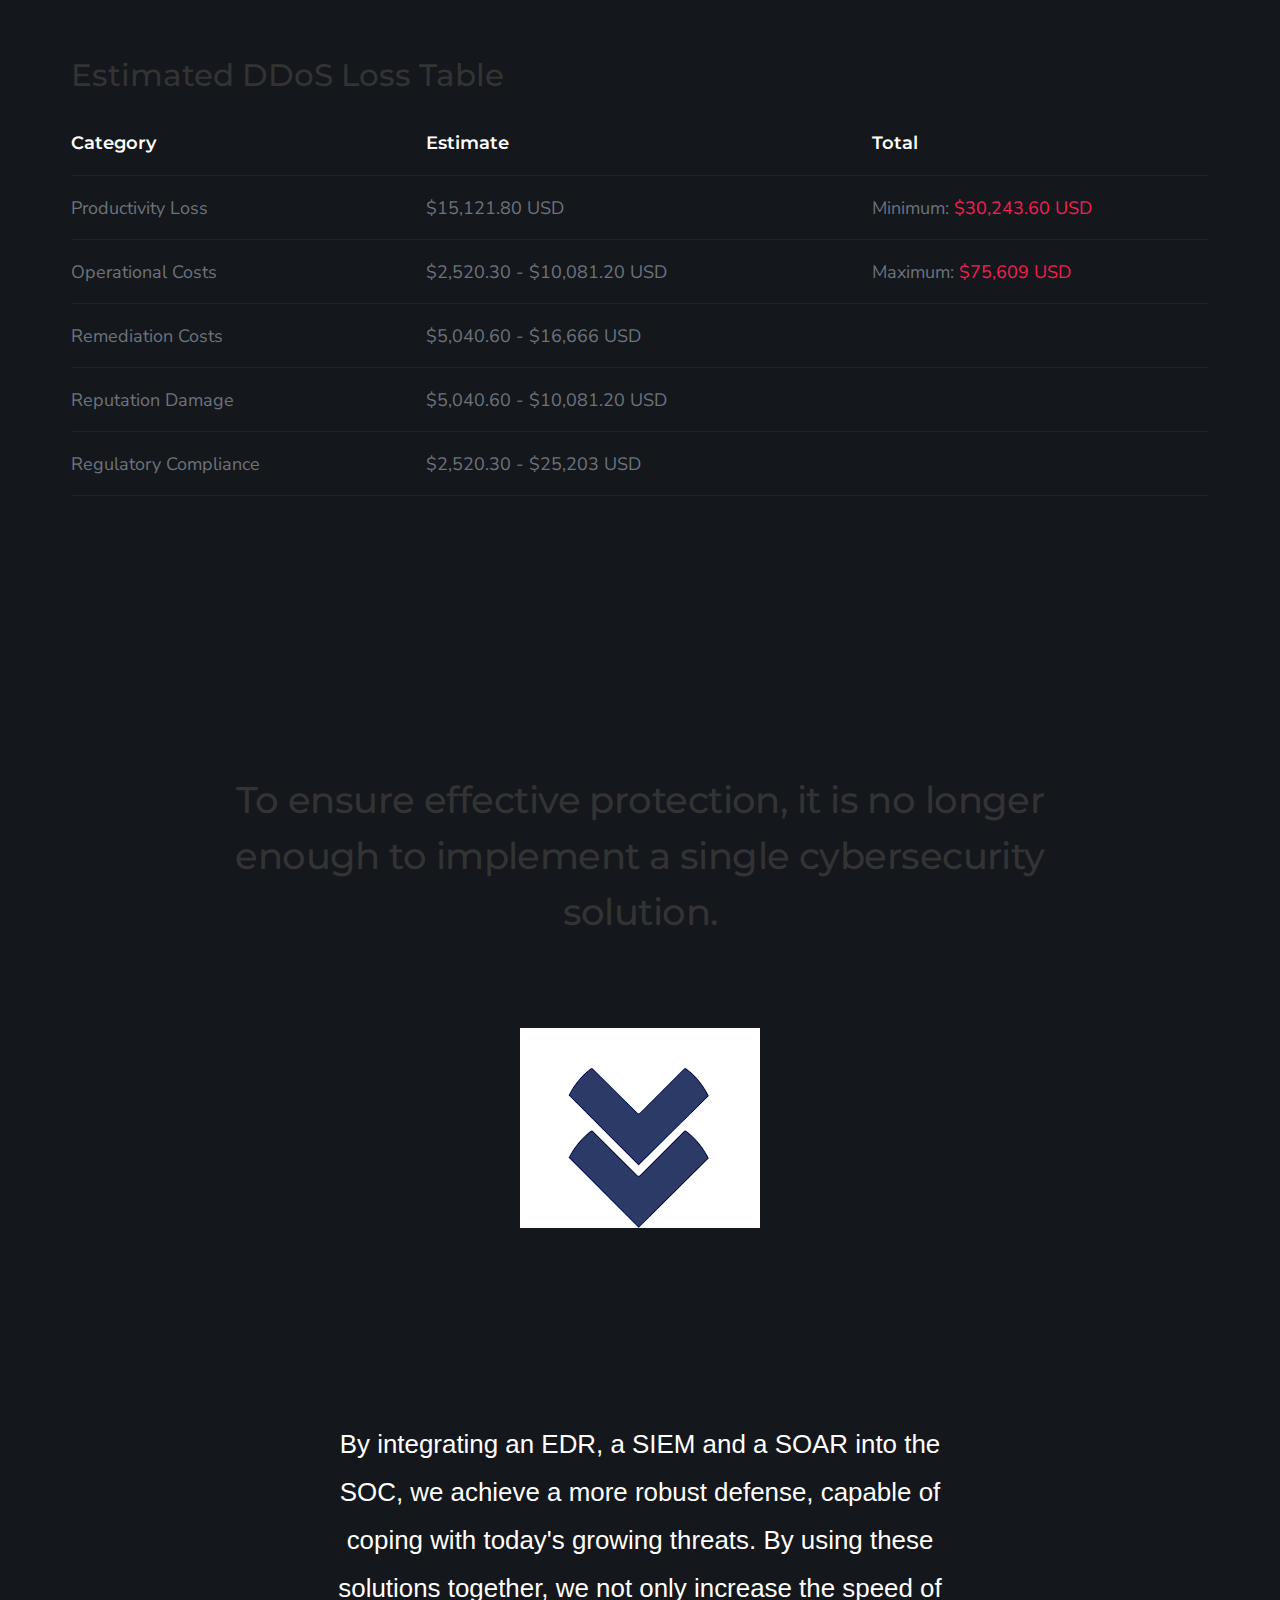
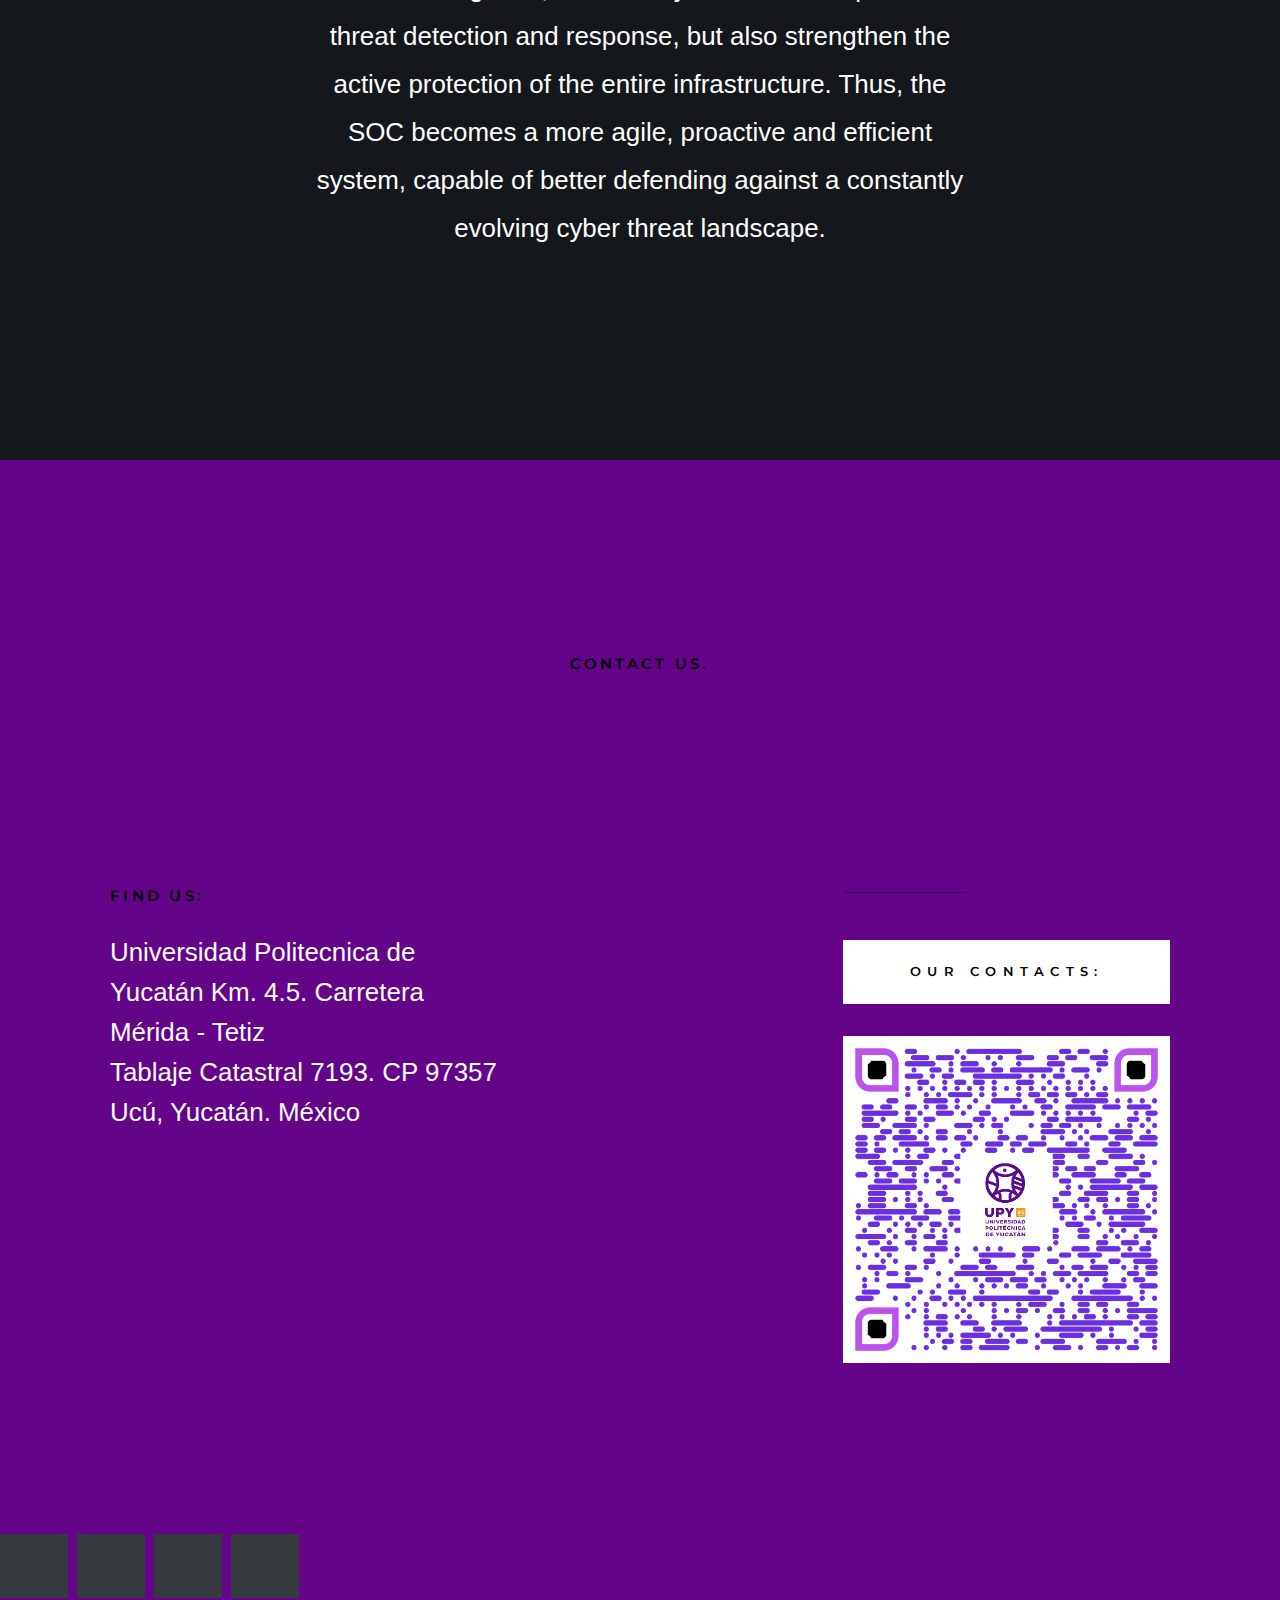
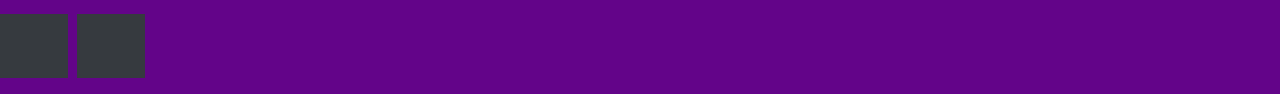
==== commit 2433677e: "Merge branch 'main' of https://github.com/AngelSolisP/datacloud-proyect" ====
--- a/index.html
+++ b/index.html
@@ -135,6 +135,11 @@
     </section> <!-- end s-hero -->
 
 
+
+
+
+
+    
     <!-- about
     ================================================== -->
     <section id="about" class="s-about">
@@ -160,16 +165,22 @@
             </div>
 
             <div class="column large-6 w-900-stack s-about__photo-block">
-                <div class="s-about__photo" data-aos="fade-up"></div>
-            </div>
-        </div>
-
+                <div class="s-about__photo" data-aos="fade-up">
+                    <img src="images/socreal.jpeg" alt="Descripción de la imagen" style="width: 560px; height: 300px; display: block; margin: 0 auto;">
+
+                </div>
+            </div>
+        </div>
+
+
+        
+        
         <div class="row block-large-1-2 block-tab-full s-about__process item-list">
             <div class="column item item-process" data-aos="fade-up">
                 <h3 class="item-title">SIEM: Wazuh</h3>
                 <p>
                      
-                SIEM is a critical tool that allows us to monitor and visualize everything that is happening on our devices and systems. It gives us a comprehensive view of security, helping us to identify potential threats and unusual events in real time. Why is this so important? Because in a world where threats and challenges evolve rapidly, having a SIEM is not a luxury, but a necessity.
+                SIEM is a critical tool that allows us to monitor and visualize everything that is happening on our devices and systems. It gives us a comprehensive view of security, helping us to identify potential threats and unusual events in real time. Why is this so important? 
 
                 </p>
             </div>
@@ -178,7 +189,7 @@
                 <p>
                      
                     In addition to SIEM, we have other crucial tools such as SOAR (Security Orchestration, Automation, and Response).<br>
-                    SOAR allows us to automate and coordinate our responses to security incidents more efficiently. By integrating various tools and processes, SOAR accelerates threat detection and mitigation, reducing response time and improving the effectiveness of defenses. In an environment where every second counts, having a SOAR in place is essential to maintaining a proactive security posture.
+                    SOAR allows us to automate and coordinate our responses to security incidents more efficiently.
 
                 </p>
             </div>
@@ -186,7 +197,7 @@
                 <h3 class="item-title">EDR: ThreatDown</h3>
                 <p>
                      
-                    EDR (Endpoint Detection and Response) is also central to our cybersecurity strategy, protecting endpoints such as computers, servers and mobile devices by detecting and responding to malicious activity in real time. Its ability to identify suspicious behavior directly on devices makes it an indispensable tool for stopping attacks before they spread or cause damage. In a digital world with multiple access points, EDR becomes an essential barrier to robust security.
+                    EDR (Endpoint Detection and Response) is also central to our cybersecurity strategy, protecting endpoints such as computers, servers and mobile devices by detecting and responding to malicious activity in real time. 
 
                 </p>
             </div>
@@ -194,7 +205,7 @@
                 <h3 class="item-title">DFIR: IRIS</h3>
                 <p>
                      
-                    Finally, IRIS (Integrated Risk Intelligence System) provides a strategic view of risks and threats, combining real-time data with contextual intelligence. IRIS not only allows us to identify current risks, but also raises alerts to act the moment they sound. This gives us a significant advantage in making informed decisions, ensuring that we are always one step ahead in defending our digital infrastructure.
+                    Finally, IRIS (Integrated Risk Intelligence System) provides a strategic view of risks and threats, combining real-time data with contextual intelligence. IRIS not only allows us to identify current risks, but also raises alerts to act the moment they sound. 
 
                 </p>
             </div>
@@ -398,8 +409,9 @@
                         </ul>
                         
                         <p class="lead">
-                            <strong>Total Annual Cost:</strong> $129,42 USD
+                            <strong>Total Annual Cost:</strong> <span style="color: hsla(345, 93%, 54%, 1);;">$129,420 USD</span>
                         </p>
+                        
                     </div>
                 </div> <!-- Fin del Primer Slide -->
             
@@ -421,7 +433,7 @@
                             <li><strong>Total Annual Cost:</strong> $78,216 USD</li>
                         </ul>
                         <p class="lead">
-                            <strong>Total Annual Cost:</strong> $78,216 USD
+                            <strong>Total Annual Cost:</strong><span style="color: hsla(345, 93%, 54%, 1);;"> $78,216 USD</span>
                         </p>
                     </div>
                 </div> <!-- Fin del Segundo Slide -->
@@ -445,7 +457,7 @@
                                 </ul>
                         </ul>
                         <p class="lead">
-                            <strong>Total Annual Cost:</strong> $89,790 USD
+                            <strong>Total Annual Cost:</strong><span style="color: hsla(345, 93%, 54%, 1);;"> $89,790 USD</span>
                         </p>
                     </div>
                 </div> <!-- Fin del Tercer Slide -->
@@ -496,10 +508,10 @@
                 
                 <h2>Main Consequences for Companies Facing Such Attacks</h2>
                 <ul>
-                    <li><strong>Reputational Damage:</strong> Loss of trust from customers and business partners.</li>
-                    <li><strong>Economic Losses:</strong> Costs associated with recovery, fines, and loss of revenue.</li>
-                    <li><strong>Regulatory Non-Compliance:</strong> Legal penalties for failing to adhere to security regulations.</li>
-                    <li><strong>Operational Disruptions:</strong> Halting of services and business operations, affecting productivity.</li>
+                    <li><strong><span style="color: hsla(345, 93%, 54%, 1);;">Reputational Damage:</span></strong> Loss of trust from customers and business partners.</li>
+                    <li><strong><span style="color: hsla(345, 93%, 54%, 1);;">Economic Losses:</span></strong> Costs associated with recovery, fines, and loss of revenue.</li>
+                    <li><strong><span style="color: hsla(345, 93%, 54%, 1);;">Regulatory Non-Compliance:</span></strong> Legal penalties for failing to adhere to security regulations.</li>
+                    <li><strong><span style="color: hsla(345, 93%, 54%, 1);;">Operational Disruptions:</span></strong> Halting of services and business operations, affecting productivity.</li>
                 </ul>
             
             </div>
@@ -523,12 +535,12 @@
                             <tr>
                                 <td>Ransom Cost</td>
                                 <td>$10,081.20 - $50,406 USD</td>
-                                <td>Minimum: $33,772.02 USD</td>
+                                <td>Minimum:<span style="color: hsla(345, 93%, 54%, 1);;"> $33,772.02 USD</span></td>
                             </tr>
                             <tr>
                                 <td>Productivity Loss</td>
                                 <td>$6,048.72 USD</td>
-                                <td></td>
+                                <td>Maximum:<span style="color: hsla(345, 93%, 54%, 1);;"> $166,666 USD</span></td>
                             </tr>
                             <tr>
                                 <td>Revenue Loss</td>
@@ -538,7 +550,7 @@
                             <tr>
                                 <td>Remediation Costs</td>
                                 <td>$5,040.60 - $25,203 USD</td>
-                                <td>Maximum: $166,666 USD</td>
+                                <td></td>
                             </tr>
                             <tr>
                                 <td>Reputation Damage</td>
@@ -568,17 +580,17 @@
                             <tr>
                                 <td>Productivity Loss</td>
                                 <td>$15,121.80 USD</td>
-                                <td>Minimum: $30,243.60 USD</td>
+                                <td>Minimum:<span style="color: hsla(345, 93%, 54%, 1);;"> $30,243.60 USD</span></td>
                             </tr>
                             <tr>
                                 <td>Operational Costs</td>
                                 <td>$2,520.30 - $10,081.20 USD</td>
-                                <td></td>
+                                <td>Maximum:<span style="color: hsla(345, 93%, 54%, 1);;"> $75,609 USD</span></td>
                             </tr>
                             <tr>
                                 <td>Remediation Costs</td>
                                 <td>$5,040.60 - $16,666 USD</td>
-                                <td>Maximum: $75,609 USD</td>
+                                <td></td>
                             </tr>
                             <tr>
                                 <td>Reputation Damage</td>
@@ -616,20 +628,54 @@
 
         <div class="row clients-outer">
             <div class="column">
-                <div class="clients" data-aos="fade-up">
-                    
-                    <a href="#0" title="" class="clients__slide"><img src="images/icons/clients/dropbox.svg" /></a>
-                    <a href="#0" title="" class="clients__slide"><img src="images/icons/clients/atom.svg" /></a>
-                    <a href="#0" title="" class="clients__slide"><img src="images/icons/clients/github.svg" /></a>
-                    <a href="#0" title="" class="clients__slide"><img src="images/icons/clients/redhat.svg" /></a>
-                    <a href="#0" title="" class="clients__slide"><img src="images/icons/clients/medium.svg" /></a>
-                    <a href="#0" title="" class="clients__slide"><img src="images/icons/clients/messenger.svg" /></a>
-                    <a href="#0" title="" class="clients__slide"><img src="images/icons/clients/steam.svg" /></a>
-                    <a href="#0" title="" class="clients__slide"><img src="images/icons/clients/spotify.svg" /></a>
-                     
-                </div> <!-- end clients -->
+            <div class="clients" data-aos="fade-up">
+                <div class="clients-slider">
+                <div class="clients__slide"><img src="images/WAZUHicon.png" /></div>
+                <div class="clients__slide"><img src="images/Shuffle_logo.png" /></div>
+                <div class="clients__slide"><img src="images/iris.png" /></div>
+                <div class="clients__slide"><img src="images/threatdown.png" /></div>
+                <div class="clients__slide"><img src="images/almalinux.png" /></div>
+                <div class="clients__slide"><img src="images/ubuntu.png" /></div>
+                <div class="clients__slide"><img src="images/kali.png" /></div>
+                </div>
+            </div> <!-- end clients -->
             </div> <!-- end column -->
         </div> <!-- end clients-outer -->
+
+        <style>
+            .clients-slider {
+            position: relative;
+            width: 100%;
+            height: 200px; /* Adjust height as needed */
+            overflow: hidden;
+            }
+            .clients__slide {
+            position: absolute;
+            width: 100%;
+            height: 100%;
+            opacity: 0;
+            transition: opacity 1s ease-in-out;
+            }
+            .clients__slide.active {
+            opacity: 1;
+            }
+        </style>
+
+        <script>
+            document.addEventListener('DOMContentLoaded', function() {
+            const slides = document.querySelectorAll('.clients__slide');
+            let currentSlide = 0;
+
+            function showNextSlide() {
+                slides[currentSlide].classList.remove('active');
+                currentSlide = (currentSlide + 10) % slides.length;
+                slides[currentSlide].classList.add('active');
+            }
+
+            slides[currentSlide].classList.add('active');
+            setInterval(showNextSlide, 1000);
+            });
+        </script>
 
         <div class="row testimonials collapse">
 
--- a/css/styles.css
+++ b/css/styles.css
@@ -4966,4 +4966,34 @@
     .ss-copyright {
         font-size: 1.4rem;
     }
-}+}
+
+/* ------------------------------------------------------------------- 
+ * calculadora.html:
+ * 
+ * ------------------------------------------------------------------- */
+ body {
+    font-family: Arial, sans-serif;
+}
+
+h1, h2, h3 {
+    color: #333;
+}
+
+#resultado {
+    font-size: 1.5em;
+    color: #007BFF;
+}
+
+#detalle_costo {
+    margin-top: 20px;
+}
+
+.table-responsive {
+    margin-bottom: 20px;
+}
+
+/* Estilos para el botón de la navbar */
+.dropdown .dropdown-toggle {
+    margin-left: auto;
+}
